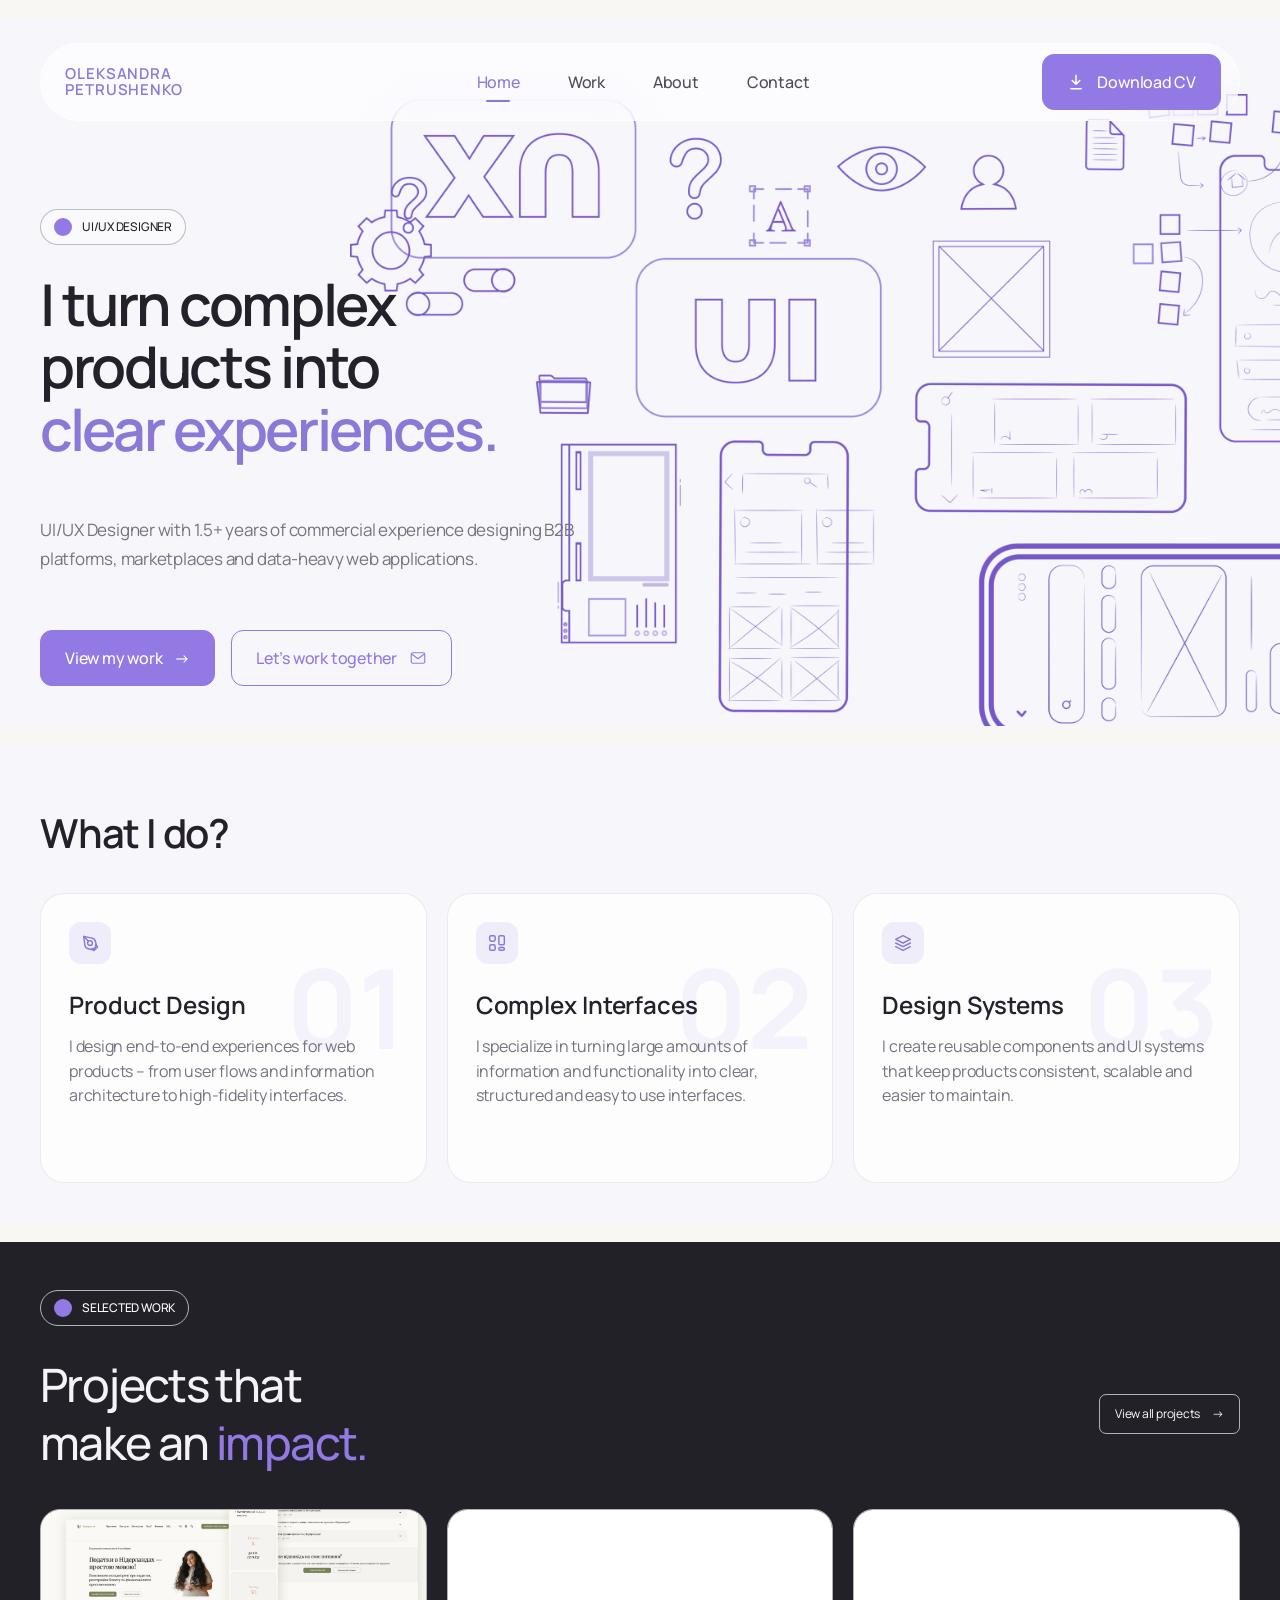
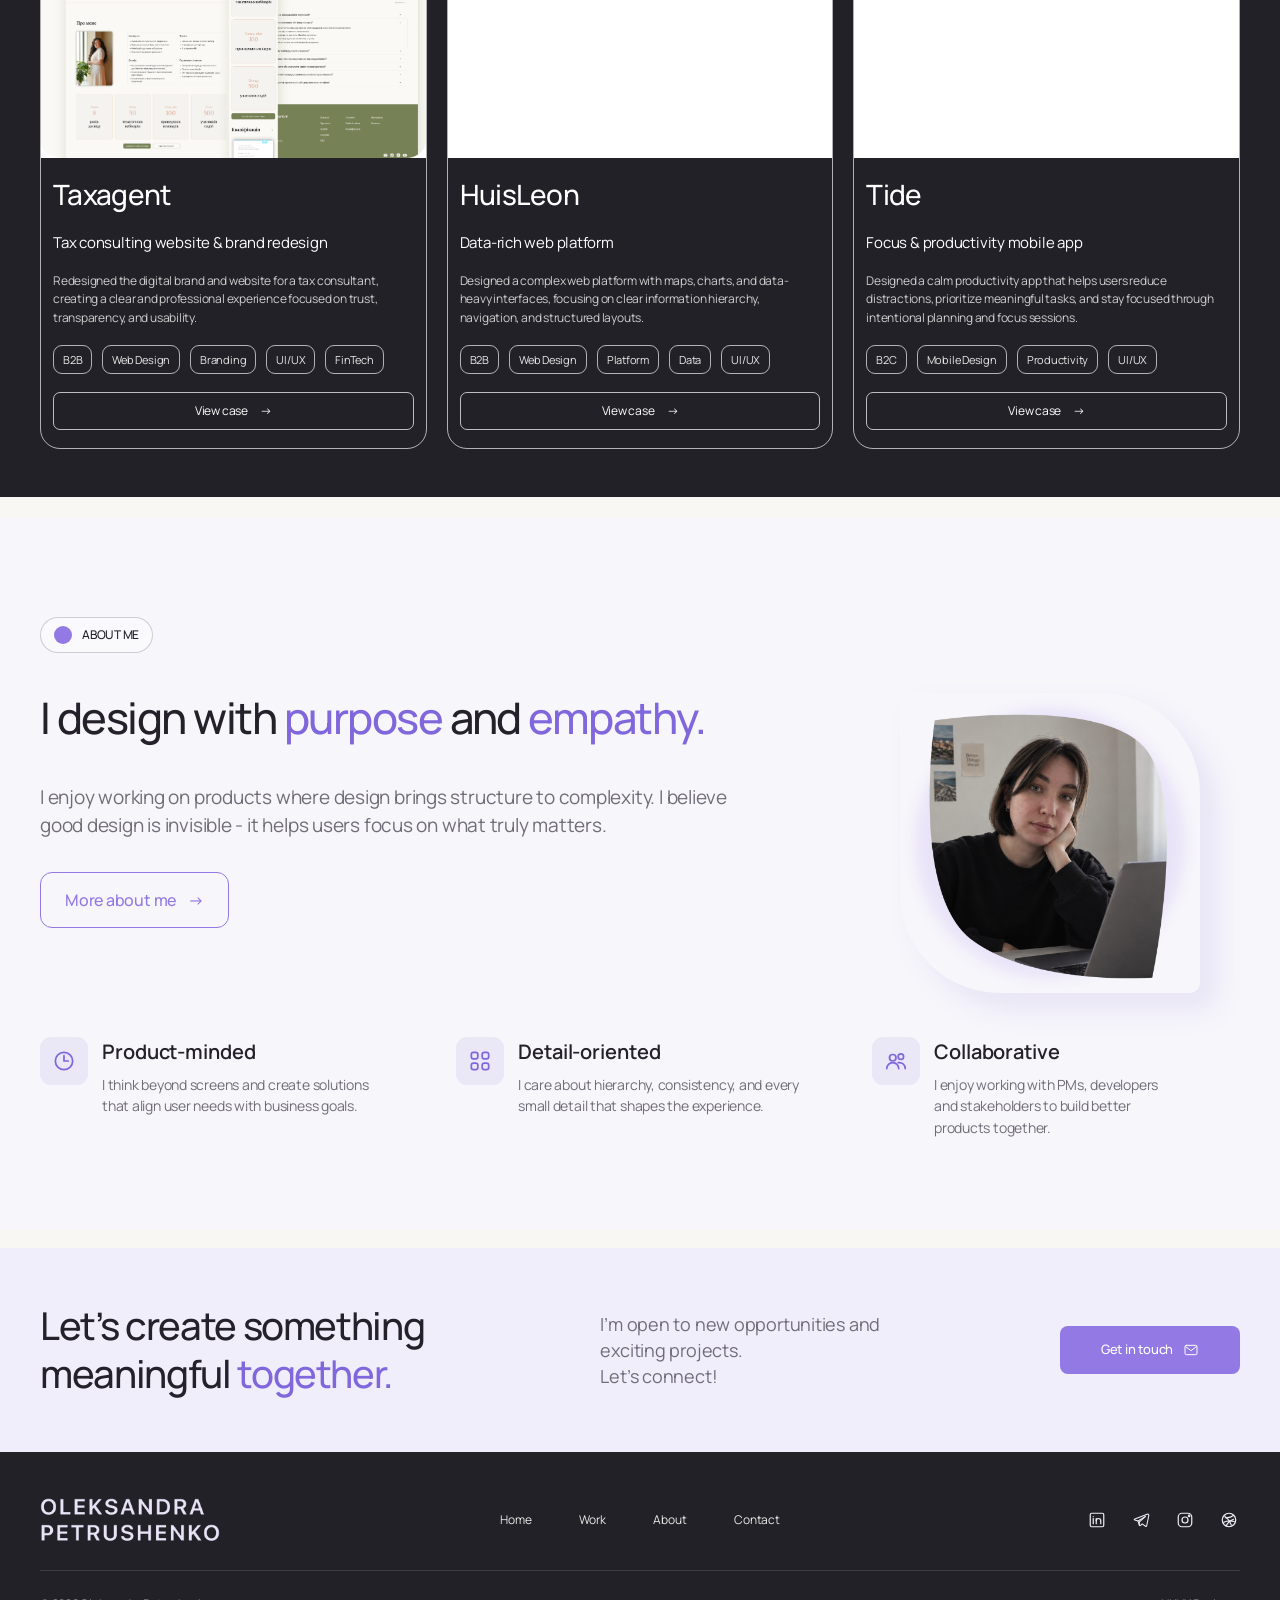
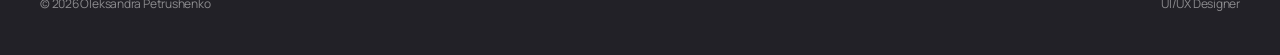
==== index.html @ 3b7bda4d "Initial portfolio upload" ====
<!DOCTYPE html>
<html lang="en-US">
<head><meta charset="UTF-8">
	
	<meta name="viewport" content="width=device-width, initial-scale=1">
<meta name="robots" content="max-image-preview:large">
<title>Oleksandra Petrushenko – Product Designer • UI/UX Designer</title>




<style id="wp-img-auto-sizes-contain-inline-css">
img:is([sizes=auto i],[sizes^="auto," i]){contain-intrinsic-size:3000px 1500px}
/*# sourceURL=wp-img-auto-sizes-contain-inline-css */
</style>
<style id="wp-block-post-content-inline-css">
.wp-block-post-content{display:flow-root}
/*# sourceURL=/wp-includes/blocks/post-content/style.min.css */
</style>
<style id="wp-emoji-styles-inline-css">

	img.wp-smiley, img.emoji {
		display: inline !important;
		border: none !important;
		box-shadow: none !important;
		height: 1em !important;
		width: 1em !important;
		margin: 0 0.07em !important;
		vertical-align: -0.1em !important;
		background: none !important;
		padding: 0 !important;
	}
/*# sourceURL=wp-emoji-styles-inline-css */
</style>
<style id="wp-block-library-inline-css">
:root{--wp-block-synced-color:#7a00df;--wp-block-synced-color--rgb:122,0,223;--wp-bound-block-color:var(--wp-block-synced-color);--wp-editor-canvas-background:#ddd;--wp-admin-theme-color:#007cba;--wp-admin-theme-color--rgb:0,124,186;--wp-admin-theme-color-darker-10:#006ba1;--wp-admin-theme-color-darker-10--rgb:0,107,160.5;--wp-admin-theme-color-darker-20:#005a87;--wp-admin-theme-color-darker-20--rgb:0,90,135;--wp-admin-border-width-focus:2px}@media (min-resolution:192dpi){:root{--wp-admin-border-width-focus:1.5px}}.wp-element-button{cursor:pointer}:root .has-very-light-gray-background-color{background-color:#eee}:root .has-very-dark-gray-background-color{background-color:#313131}:root .has-very-light-gray-color{color:#eee}:root .has-very-dark-gray-color{color:#313131}:root .has-vivid-green-cyan-to-vivid-cyan-blue-gradient-background{background:linear-gradient(135deg,#00d084,#0693e3)}:root .has-purple-crush-gradient-background{background:linear-gradient(135deg,#34e2e4,#4721fb 50%,#ab1dfe)}:root .has-hazy-dawn-gradient-background{background:linear-gradient(135deg,#faaca8,#dad0ec)}:root .has-subdued-olive-gradient-background{background:linear-gradient(135deg,#fafae1,#67a671)}:root .has-atomic-cream-gradient-background{background:linear-gradient(135deg,#fdd79a,#004a59)}:root .has-nightshade-gradient-background{background:linear-gradient(135deg,#330968,#31cdcf)}:root .has-midnight-gradient-background{background:linear-gradient(135deg,#020381,#2874fc)}:root{--wp--preset--font-size--normal:16px;--wp--preset--font-size--huge:42px}.has-regular-font-size{font-size:1em}.has-larger-font-size{font-size:2.625em}.has-normal-font-size{font-size:var(--wp--preset--font-size--normal)}.has-huge-font-size{font-size:var(--wp--preset--font-size--huge)}:root .has-text-align-center{text-align:center}:root .has-text-align-left{text-align:left}:root .has-text-align-right{text-align:right}.has-fit-text{white-space:nowrap!important}#end-resizable-editor-section{display:none}.aligncenter{clear:both}.items-justified-left{justify-content:flex-start}.items-justified-center{justify-content:center}.items-justified-right{justify-content:flex-end}.items-justified-space-between{justify-content:space-between}.screen-reader-text{word-wrap:normal!important;border:0;clip-path:inset(50%);height:1px;margin:-1px;overflow:hidden;padding:0;position:absolute;width:1px;word-break:normal!important}.screen-reader-text:focus{background-color:#ddd;clip-path:none;color:#444;display:block;font-size:1em;height:auto;left:5px;line-height:normal;padding:15px 23px 14px;text-decoration:none;top:5px;width:auto;z-index:100000}html :where(.has-border-color){border-style:solid}html :where([style^=border-color],[style*=";border-color"],[style*="; border-color"]){border-style:solid}html :where([style^=border-top-color],[style*=";border-top-color"],[style*="; border-top-color"]){border-top-style:solid}html :where([style^=border-right-color],[style*=";border-right-color"],[style*="; border-right-color"]){border-right-style:solid}html :where([style^=border-bottom-color],[style*=";border-bottom-color"],[style*="; border-bottom-color"]){border-bottom-style:solid}html :where([style^=border-left-color],[style*=";border-left-color"],[style*="; border-left-color"]){border-left-style:solid}html :where([style^=border-width],[style*=";border-width"],[style*="; border-width"]){border-style:solid}html :where([style^=border-top-width],[style*=";border-top-width"],[style*="; border-top-width"]){border-top-style:solid}html :where([style^=border-right-width],[style*=";border-right-width"],[style*="; border-right-width"]){border-right-style:solid}html :where([style^=border-bottom-width],[style*=";border-bottom-width"],[style*="; border-bottom-width"]){border-bottom-style:solid}html :where([style^=border-left-width],[style*=";border-left-width"],[style*="; border-left-width"]){border-left-style:solid}html :where(img[class*=wp-image-]){height:auto;max-width:100%}:where(figure){margin:0 0 1em}html :where(.is-position-sticky){--wp-admin--admin-bar--position-offset:var(--wp-admin--admin-bar--height,0px)}@media screen and (max-width:600px){html :where(.is-position-sticky){--wp-admin--admin-bar--position-offset:0px}}
/*# sourceURL=/wp-includes/css/dist/block-library/common.min.css */
</style>
<style id="global-styles-inline-css">
:root{--wp--preset--aspect-ratio--square: 1;--wp--preset--aspect-ratio--4-3: 4/3;--wp--preset--aspect-ratio--3-4: 3/4;--wp--preset--aspect-ratio--3-2: 3/2;--wp--preset--aspect-ratio--2-3: 2/3;--wp--preset--aspect-ratio--16-9: 16/9;--wp--preset--aspect-ratio--9-16: 9/16;--wp--preset--color--black: #000000;--wp--preset--color--cyan-bluish-gray: #abb8c3;--wp--preset--color--white: #ffffff;--wp--preset--color--pale-pink: #f78da7;--wp--preset--color--vivid-red: #cf2e2e;--wp--preset--color--luminous-vivid-orange: #ff6900;--wp--preset--color--luminous-vivid-amber: #fcb900;--wp--preset--color--light-green-cyan: #7bdcb5;--wp--preset--color--vivid-green-cyan: #00d084;--wp--preset--color--pale-cyan-blue: #8ed1fc;--wp--preset--color--vivid-cyan-blue: #0693e3;--wp--preset--color--vivid-purple: #9b51e0;--wp--preset--color--base: #FFFFFF;--wp--preset--color--contrast: #111111;--wp--preset--color--accent-1: #FFEE58;--wp--preset--color--accent-2: #F6CFF4;--wp--preset--color--accent-3: #503AA8;--wp--preset--color--accent-4: #686868;--wp--preset--color--accent-5: #FBFAF3;--wp--preset--color--accent-6: color-mix(in srgb, currentColor 20%, transparent);--wp--preset--color--custom-glass: #f8f7f4;--wp--preset--color--custom-primary-50: #f5f2fc;--wp--preset--color--custom-primary-100: #e9e3f8;--wp--preset--color--custom-primary-400: #9c87dd;--wp--preset--color--custom-primary-500: #876dd2;--wp--preset--color--custom-primary-600: #7657c8;--wp--preset--color--custom-neutral-100: #f1eff2;--wp--preset--color--custom-neutral-200: #e8e5ea;--wp--preset--color--custom-neutral-300: #d8d5dc;--wp--preset--color--custom-neutral-500: #68636f;--wp--preset--color--custom-neutral-700: #35313d;--wp--preset--color--custom-neutral-800: #242129;--wp--preset--color--custom-neutral-900: #17151c;--wp--preset--color--custom-white: #ffffff;--wp--preset--color--custom-bg: #f8f7f4;--wp--preset--color--custom-surface: #ffffff;--wp--preset--color--custom-surface-warm: #f1efe9;--wp--preset--color--custom-dark-500: #68636f;--wp--preset--color--custom-dark-700: #35313d;--wp--preset--color--custom-dark-800: #242129;--wp--preset--color--custom-dark-900: #17151c;--wp--preset--gradient--vivid-cyan-blue-to-vivid-purple: linear-gradient(135deg,rgb(6,147,227) 0%,rgb(155,81,224) 100%);--wp--preset--gradient--light-green-cyan-to-vivid-green-cyan: linear-gradient(135deg,rgb(122,220,180) 0%,rgb(0,208,130) 100%);--wp--preset--gradient--luminous-vivid-amber-to-luminous-vivid-orange: linear-gradient(135deg,rgb(252,185,0) 0%,rgb(255,105,0) 100%);--wp--preset--gradient--luminous-vivid-orange-to-vivid-red: linear-gradient(135deg,rgb(255,105,0) 0%,rgb(207,46,46) 100%);--wp--preset--gradient--very-light-gray-to-cyan-bluish-gray: linear-gradient(135deg,rgb(238,238,238) 0%,rgb(169,184,195) 100%);--wp--preset--gradient--cool-to-warm-spectrum: linear-gradient(135deg,rgb(74,234,220) 0%,rgb(151,120,209) 20%,rgb(207,42,186) 40%,rgb(238,44,130) 60%,rgb(251,105,98) 80%,rgb(254,248,76) 100%);--wp--preset--gradient--blush-light-purple: linear-gradient(135deg,rgb(255,206,236) 0%,rgb(152,150,240) 100%);--wp--preset--gradient--blush-bordeaux: linear-gradient(135deg,rgb(254,205,165) 0%,rgb(254,45,45) 50%,rgb(107,0,62) 100%);--wp--preset--gradient--luminous-dusk: linear-gradient(135deg,rgb(255,203,112) 0%,rgb(199,81,192) 50%,rgb(65,88,208) 100%);--wp--preset--gradient--pale-ocean: linear-gradient(135deg,rgb(255,245,203) 0%,rgb(182,227,212) 50%,rgb(51,167,181) 100%);--wp--preset--gradient--electric-grass: linear-gradient(135deg,rgb(202,248,128) 0%,rgb(113,206,126) 100%);--wp--preset--gradient--midnight: linear-gradient(135deg,rgb(2,3,129) 0%,rgb(40,116,252) 100%);--wp--preset--font-size--small: 0.875rem;--wp--preset--font-size--medium: clamp(1rem, 1rem + ((1vw - 0.2rem) * 0.179), 1.125rem);--wp--preset--font-size--large: clamp(1.125rem, 1.125rem + ((1vw - 0.2rem) * 0.357), 1.375rem);--wp--preset--font-size--x-large: clamp(1.4rem, 1.4rem + ((1vw - 0.2rem) * 0.571), 1.8rem);--wp--preset--font-size--xx-large: clamp(2rem, 2rem + ((1vw - 0.2rem) * 0.857), 2.6rem);--wp--preset--font-family--manrope: Manrope, sans-serif;--wp--preset--spacing--20: 10px;--wp--preset--spacing--30: 20px;--wp--preset--spacing--40: 30px;--wp--preset--spacing--50: clamp(30px, 5vw, 50px);--wp--preset--spacing--60: clamp(30px, 7vw, 70px);--wp--preset--spacing--70: clamp(50px, 7vw, 90px);--wp--preset--spacing--80: clamp(70px, 10vw, 140px);--wp--preset--shadow--natural: 6px 6px 9px rgba(0, 0, 0, 0.2);--wp--preset--shadow--deep: 12px 12px 50px rgba(0, 0, 0, 0.4);--wp--preset--shadow--sharp: 6px 6px 0px rgba(0, 0, 0, 0.2);--wp--preset--shadow--outlined: 6px 6px 0px -3px rgb(255, 255, 255), 6px 6px rgb(0, 0, 0);--wp--preset--shadow--crisp: 6px 6px 0px rgb(0, 0, 0);}.wp-block-button{--wp--preset--dimension--25: 25%;--wp--preset--dimension--50: 50%;--wp--preset--dimension--75: 75%;--wp--preset--dimension--100: 100%;}:root { --wp--style--global--content-size: 1280px;--wp--style--global--wide-size: 1440px; }:where(body) { margin: 0; }.wp-site-blocks { padding-top: var(--wp--style--root--padding-top); padding-bottom: var(--wp--style--root--padding-bottom); }.has-global-padding { padding-right: var(--wp--style--root--padding-right); padding-left: var(--wp--style--root--padding-left); }.has-global-padding > .alignfull { margin-right: calc(var(--wp--style--root--padding-right) * -1); margin-left: calc(var(--wp--style--root--padding-left) * -1); }.has-global-padding :where(:not(.alignfull.is-layout-flow) > .has-global-padding:not(.wp-block-block, .alignfull)) { padding-right: 0; padding-left: 0; }.has-global-padding :where(:not(.alignfull.is-layout-flow) > .has-global-padding:not(.wp-block-block, .alignfull)) > .alignfull { margin-left: 0; margin-right: 0; }.wp-site-blocks > .alignleft { float: left; margin-right: 2em; }.wp-site-blocks > .alignright { float: right; margin-left: 2em; }.wp-site-blocks > .aligncenter { justify-content: center; margin-left: auto; margin-right: auto; }:where(.wp-site-blocks) > * { margin-block-start: 1.2rem; margin-block-end: 0; }:where(.wp-site-blocks) > :first-child { margin-block-start: 0; }:where(.wp-site-blocks) > :last-child { margin-block-end: 0; }:root { --wp--style--block-gap: 1.2rem; }:root :where(.is-layout-flow) > :first-child{margin-block-start: 0;}:root :where(.is-layout-flow) > :last-child{margin-block-end: 0;}:root :where(.is-layout-flow) > *{margin-block-start: 1.2rem;margin-block-end: 0;}:root :where(.is-layout-constrained) > :first-child{margin-block-start: 0;}:root :where(.is-layout-constrained) > :last-child{margin-block-end: 0;}:root :where(.is-layout-constrained) > *{margin-block-start: 1.2rem;margin-block-end: 0;}:root :where(.is-layout-flex){gap: 1.2rem;}:root :where(.is-layout-grid){gap: 1.2rem;}.is-layout-flow > .alignleft{float: left;margin-inline-start: 0;margin-inline-end: 2em;}.is-layout-flow > .alignright{float: right;margin-inline-start: 2em;margin-inline-end: 0;}.is-layout-flow > .aligncenter{margin-left: auto !important;margin-right: auto !important;}.is-layout-constrained > .alignleft{float: left;margin-inline-start: 0;margin-inline-end: 2em;}.is-layout-constrained > .alignright{float: right;margin-inline-start: 2em;margin-inline-end: 0;}.is-layout-constrained > .aligncenter{margin-left: auto !important;margin-right: auto !important;}.is-layout-constrained > :where(:not(.alignleft):not(.alignright):not(.alignfull)){max-width: var(--wp--style--global--content-size);margin-left: auto !important;margin-right: auto !important;}.is-layout-constrained > .alignwide{max-width: var(--wp--style--global--wide-size);}body .is-layout-flex{display: flex;}.is-layout-flex{flex-wrap: wrap;align-items: center;}.is-layout-flex > :is(*, div){margin: 0;}body .is-layout-grid{display: grid;}.is-layout-grid > :is(*, div){margin: 0;}body{background-color: var(--wp--preset--color--custom-bg);color: var(--wp--preset--color--contrast);font-family: var(--wp--preset--font-family--ysabeau-office);font-size: var(--wp--preset--font-size--large);font-weight: 300;letter-spacing: -0.22px;line-height: 1.5;--wp--style--root--padding-top: 0px;--wp--style--root--padding-right: var(--wp--preset--spacing--50);--wp--style--root--padding-bottom: 0px;--wp--style--root--padding-left: var(--wp--preset--spacing--50);}a:where(:not(.wp-element-button)){color: currentColor;}:root :where(a:where(:not(.wp-element-button)):hover){text-decoration: none;}h1, h2, h3, h4, h5, h6{font-family: var(--wp--preset--font-family--platypi);font-weight: 400;letter-spacing: -0.1px;line-height: 1.125;}h1{font-size: var(--wp--preset--font-size--xx-large);}h2{font-size: var(--wp--preset--font-size--x-large);}h3{font-size: var(--wp--preset--font-size--large);}h4{font-size: var(--wp--preset--font-size--medium);}h5{font-size: var(--wp--preset--font-size--medium);letter-spacing: normal;}h6{font-size: var(--wp--preset--font-size--small);font-style: initial;font-weight: 400;letter-spacing: initial;text-transform: initial;}:root :where(.wp-element-button, .wp-block-button__link){background-color: var(--wp--preset--color--contrast);border-width: 0;color: var(--wp--preset--color--base);font-family: var(--wp--preset--font-family--ysabeau-office);font-size: var(--wp--preset--font-size--medium);font-style: inherit;font-weight: 600;letter-spacing: 1.44px;line-height: inherit;padding-top: 1rem;padding-right: 2.25rem;padding-bottom: 1rem;padding-left: 2.25rem;text-decoration: none;text-transform: uppercase;}:root :where(.wp-element-button:hover, .wp-block-button__link:hover){background-color: color-mix(in srgb, var(--wp--preset--color--contrast) 85%, transparent);border-color: transparent;color: var(--wp--preset--color--base);}:root :where(.wp-element-button:focus, .wp-block-button__link:focus){outline-color: var(--wp--preset--color--accent-4);outline-offset: 2px;}:root :where(.wp-element-caption, .wp-block-audio figcaption, .wp-block-embed figcaption, .wp-block-gallery figcaption, .wp-block-image figcaption, .wp-block-table figcaption, .wp-block-video figcaption){font-size: var(--wp--preset--font-size--small);line-height: 1.4;}.has-black-color{color: var(--wp--preset--color--black) !important;}.has-cyan-bluish-gray-color{color: var(--wp--preset--color--cyan-bluish-gray) !important;}.has-white-color{color: var(--wp--preset--color--white) !important;}.has-pale-pink-color{color: var(--wp--preset--color--pale-pink) !important;}.has-vivid-red-color{color: var(--wp--preset--color--vivid-red) !important;}.has-luminous-vivid-orange-color{color: var(--wp--preset--color--luminous-vivid-orange) !important;}.has-luminous-vivid-amber-color{color: var(--wp--preset--color--luminous-vivid-amber) !important;}.has-light-green-cyan-color{color: var(--wp--preset--color--light-green-cyan) !important;}.has-vivid-green-cyan-color{color: var(--wp--preset--color--vivid-green-cyan) !important;}.has-pale-cyan-blue-color{color: var(--wp--preset--color--pale-cyan-blue) !important;}.has-vivid-cyan-blue-color{color: var(--wp--preset--color--vivid-cyan-blue) !important;}.has-vivid-purple-color{color: var(--wp--preset--color--vivid-purple) !important;}.has-base-color{color: var(--wp--preset--color--base) !important;}.has-contrast-color{color: var(--wp--preset--color--contrast) !important;}.has-accent-1-color{color: var(--wp--preset--color--accent-1) !important;}.has-accent-2-color{color: var(--wp--preset--color--accent-2) !important;}.has-accent-3-color{color: var(--wp--preset--color--accent-3) !important;}.has-accent-4-color{color: var(--wp--preset--color--accent-4) !important;}.has-accent-5-color{color: var(--wp--preset--color--accent-5) !important;}.has-accent-6-color{color: var(--wp--preset--color--accent-6) !important;}.has-custom-glass-color{color: var(--wp--preset--color--custom-glass) !important;}.has-custom-primary-50-color{color: var(--wp--preset--color--custom-primary-50) !important;}.has-custom-primary-100-color{color: var(--wp--preset--color--custom-primary-100) !important;}.has-custom-primary-400-color{color: var(--wp--preset--color--custom-primary-400) !important;}.has-custom-primary-500-color{color: var(--wp--preset--color--custom-primary-500) !important;}.has-custom-primary-600-color{color: var(--wp--preset--color--custom-primary-600) !important;}.has-custom-neutral-100-color{color: var(--wp--preset--color--custom-neutral-100) !important;}.has-custom-neutral-200-color{color: var(--wp--preset--color--custom-neutral-200) !important;}.has-custom-neutral-300-color{color: var(--wp--preset--color--custom-neutral-300) !important;}.has-custom-neutral-500-color{color: var(--wp--preset--color--custom-neutral-500) !important;}.has-custom-neutral-700-color{color: var(--wp--preset--color--custom-neutral-700) !important;}.has-custom-neutral-800-color{color: var(--wp--preset--color--custom-neutral-800) !important;}.has-custom-neutral-900-color{color: var(--wp--preset--color--custom-neutral-900) !important;}.has-custom-white-color{color: var(--wp--preset--color--custom-white) !important;}.has-custom-bg-color{color: var(--wp--preset--color--custom-bg) !important;}.has-custom-surface-color{color: var(--wp--preset--color--custom-surface) !important;}.has-custom-surface-warm-color{color: var(--wp--preset--color--custom-surface-warm) !important;}.has-custom-dark-500-color{color: var(--wp--preset--color--custom-dark-500) !important;}.has-custom-dark-700-color{color: var(--wp--preset--color--custom-dark-700) !important;}.has-custom-dark-800-color{color: var(--wp--preset--color--custom-dark-800) !important;}.has-custom-dark-900-color{color: var(--wp--preset--color--custom-dark-900) !important;}.has-black-background-color{background-color: var(--wp--preset--color--black) !important;}.has-cyan-bluish-gray-background-color{background-color: var(--wp--preset--color--cyan-bluish-gray) !important;}.has-white-background-color{background-color: var(--wp--preset--color--white) !important;}.has-pale-pink-background-color{background-color: var(--wp--preset--color--pale-pink) !important;}.has-vivid-red-background-color{background-color: var(--wp--preset--color--vivid-red) !important;}.has-luminous-vivid-orange-background-color{background-color: var(--wp--preset--color--luminous-vivid-orange) !important;}.has-luminous-vivid-amber-background-color{background-color: var(--wp--preset--color--luminous-vivid-amber) !important;}.has-light-green-cyan-background-color{background-color: var(--wp--preset--color--light-green-cyan) !important;}.has-vivid-green-cyan-background-color{background-color: var(--wp--preset--color--vivid-green-cyan) !important;}.has-pale-cyan-blue-background-color{background-color: var(--wp--preset--color--pale-cyan-blue) !important;}.has-vivid-cyan-blue-background-color{background-color: var(--wp--preset--color--vivid-cyan-blue) !important;}.has-vivid-purple-background-color{background-color: var(--wp--preset--color--vivid-purple) !important;}.has-base-background-color{background-color: var(--wp--preset--color--base) !important;}.has-contrast-background-color{background-color: var(--wp--preset--color--contrast) !important;}.has-accent-1-background-color{background-color: var(--wp--preset--color--accent-1) !important;}.has-accent-2-background-color{background-color: var(--wp--preset--color--accent-2) !important;}.has-accent-3-background-color{background-color: var(--wp--preset--color--accent-3) !important;}.has-accent-4-background-color{background-color: var(--wp--preset--color--accent-4) !important;}.has-accent-5-background-color{background-color: var(--wp--preset--color--accent-5) !important;}.has-accent-6-background-color{background-color: var(--wp--preset--color--accent-6) !important;}.has-custom-glass-background-color{background-color: var(--wp--preset--color--custom-glass) !important;}.has-custom-primary-50-background-color{background-color: var(--wp--preset--color--custom-primary-50) !important;}.has-custom-primary-100-background-color{background-color: var(--wp--preset--color--custom-primary-100) !important;}.has-custom-primary-400-background-color{background-color: var(--wp--preset--color--custom-primary-400) !important;}.has-custom-primary-500-background-color{background-color: var(--wp--preset--color--custom-primary-500) !important;}.has-custom-primary-600-background-color{background-color: var(--wp--preset--color--custom-primary-600) !important;}.has-custom-neutral-100-background-color{background-color: var(--wp--preset--color--custom-neutral-100) !important;}.has-custom-neutral-200-background-color{background-color: var(--wp--preset--color--custom-neutral-200) !important;}.has-custom-neutral-300-background-color{background-color: var(--wp--preset--color--custom-neutral-300) !important;}.has-custom-neutral-500-background-color{background-color: var(--wp--preset--color--custom-neutral-500) !important;}.has-custom-neutral-700-background-color{background-color: var(--wp--preset--color--custom-neutral-700) !important;}.has-custom-neutral-800-background-color{background-color: var(--wp--preset--color--custom-neutral-800) !important;}.has-custom-neutral-900-background-color{background-color: var(--wp--preset--color--custom-neutral-900) !important;}.has-custom-white-background-color{background-color: var(--wp--preset--color--custom-white) !important;}.has-custom-bg-background-color{background-color: var(--wp--preset--color--custom-bg) !important;}.has-custom-surface-background-color{background-color: var(--wp--preset--color--custom-surface) !important;}.has-custom-surface-warm-background-color{background-color: var(--wp--preset--color--custom-surface-warm) !important;}.has-custom-dark-500-background-color{background-color: var(--wp--preset--color--custom-dark-500) !important;}.has-custom-dark-700-background-color{background-color: var(--wp--preset--color--custom-dark-700) !important;}.has-custom-dark-800-background-color{background-color: var(--wp--preset--color--custom-dark-800) !important;}.has-custom-dark-900-background-color{background-color: var(--wp--preset--color--custom-dark-900) !important;}.has-black-border-color{border-color: var(--wp--preset--color--black) !important;}.has-cyan-bluish-gray-border-color{border-color: var(--wp--preset--color--cyan-bluish-gray) !important;}.has-white-border-color{border-color: var(--wp--preset--color--white) !important;}.has-pale-pink-border-color{border-color: var(--wp--preset--color--pale-pink) !important;}.has-vivid-red-border-color{border-color: var(--wp--preset--color--vivid-red) !important;}.has-luminous-vivid-orange-border-color{border-color: var(--wp--preset--color--luminous-vivid-orange) !important;}.has-luminous-vivid-amber-border-color{border-color: var(--wp--preset--color--luminous-vivid-amber) !important;}.has-light-green-cyan-border-color{border-color: var(--wp--preset--color--light-green-cyan) !important;}.has-vivid-green-cyan-border-color{border-color: var(--wp--preset--color--vivid-green-cyan) !important;}.has-pale-cyan-blue-border-color{border-color: var(--wp--preset--color--pale-cyan-blue) !important;}.has-vivid-cyan-blue-border-color{border-color: var(--wp--preset--color--vivid-cyan-blue) !important;}.has-vivid-purple-border-color{border-color: var(--wp--preset--color--vivid-purple) !important;}.has-base-border-color{border-color: var(--wp--preset--color--base) !important;}.has-contrast-border-color{border-color: var(--wp--preset--color--contrast) !important;}.has-accent-1-border-color{border-color: var(--wp--preset--color--accent-1) !important;}.has-accent-2-border-color{border-color: var(--wp--preset--color--accent-2) !important;}.has-accent-3-border-color{border-color: var(--wp--preset--color--accent-3) !important;}.has-accent-4-border-color{border-color: var(--wp--preset--color--accent-4) !important;}.has-accent-5-border-color{border-color: var(--wp--preset--color--accent-5) !important;}.has-accent-6-border-color{border-color: var(--wp--preset--color--accent-6) !important;}.has-custom-glass-border-color{border-color: var(--wp--preset--color--custom-glass) !important;}.has-custom-primary-50-border-color{border-color: var(--wp--preset--color--custom-primary-50) !important;}.has-custom-primary-100-border-color{border-color: var(--wp--preset--color--custom-primary-100) !important;}.has-custom-primary-400-border-color{border-color: var(--wp--preset--color--custom-primary-400) !important;}.has-custom-primary-500-border-color{border-color: var(--wp--preset--color--custom-primary-500) !important;}.has-custom-primary-600-border-color{border-color: var(--wp--preset--color--custom-primary-600) !important;}.has-custom-neutral-100-border-color{border-color: var(--wp--preset--color--custom-neutral-100) !important;}.has-custom-neutral-200-border-color{border-color: var(--wp--preset--color--custom-neutral-200) !important;}.has-custom-neutral-300-border-color{border-color: var(--wp--preset--color--custom-neutral-300) !important;}.has-custom-neutral-500-border-color{border-color: var(--wp--preset--color--custom-neutral-500) !important;}.has-custom-neutral-700-border-color{border-color: var(--wp--preset--color--custom-neutral-700) !important;}.has-custom-neutral-800-border-color{border-color: var(--wp--preset--color--custom-neutral-800) !important;}.has-custom-neutral-900-border-color{border-color: var(--wp--preset--color--custom-neutral-900) !important;}.has-custom-white-border-color{border-color: var(--wp--preset--color--custom-white) !important;}.has-custom-bg-border-color{border-color: var(--wp--preset--color--custom-bg) !important;}.has-custom-surface-border-color{border-color: var(--wp--preset--color--custom-surface) !important;}.has-custom-surface-warm-border-color{border-color: var(--wp--preset--color--custom-surface-warm) !important;}.has-custom-dark-500-border-color{border-color: var(--wp--preset--color--custom-dark-500) !important;}.has-custom-dark-700-border-color{border-color: var(--wp--preset--color--custom-dark-700) !important;}.has-custom-dark-800-border-color{border-color: var(--wp--preset--color--custom-dark-800) !important;}.has-custom-dark-900-border-color{border-color: var(--wp--preset--color--custom-dark-900) !important;}.has-vivid-cyan-blue-to-vivid-purple-gradient-background{background: var(--wp--preset--gradient--vivid-cyan-blue-to-vivid-purple) !important;}.has-light-green-cyan-to-vivid-green-cyan-gradient-background{background: var(--wp--preset--gradient--light-green-cyan-to-vivid-green-cyan) !important;}.has-luminous-vivid-amber-to-luminous-vivid-orange-gradient-background{background: var(--wp--preset--gradient--luminous-vivid-amber-to-luminous-vivid-orange) !important;}.has-luminous-vivid-orange-to-vivid-red-gradient-background{background: var(--wp--preset--gradient--luminous-vivid-orange-to-vivid-red) !important;}.has-very-light-gray-to-cyan-bluish-gray-gradient-background{background: var(--wp--preset--gradient--very-light-gray-to-cyan-bluish-gray) !important;}.has-cool-to-warm-spectrum-gradient-background{background: var(--wp--preset--gradient--cool-to-warm-spectrum) !important;}.has-blush-light-purple-gradient-background{background: var(--wp--preset--gradient--blush-light-purple) !important;}.has-blush-bordeaux-gradient-background{background: var(--wp--preset--gradient--blush-bordeaux) !important;}.has-luminous-dusk-gradient-background{background: var(--wp--preset--gradient--luminous-dusk) !important;}.has-pale-ocean-gradient-background{background: var(--wp--preset--gradient--pale-ocean) !important;}.has-electric-grass-gradient-background{background: var(--wp--preset--gradient--electric-grass) !important;}.has-midnight-gradient-background{background: var(--wp--preset--gradient--midnight) !important;}.has-small-font-size{font-size: var(--wp--preset--font-size--small) !important;}.has-medium-font-size{font-size: var(--wp--preset--font-size--medium) !important;}.has-large-font-size{font-size: var(--wp--preset--font-size--large) !important;}.has-x-large-font-size{font-size: var(--wp--preset--font-size--x-large) !important;}.has-xx-large-font-size{font-size: var(--wp--preset--font-size--xx-large) !important;}.has-manrope-font-family{font-family: var(--wp--preset--font-family--manrope) !important;}header {
    background: rgba(255, 255, 255, 0.78);
    backdrop-filter: blur(20px);
    -webkit-backdrop-filter: blur(20px);
}
/*# sourceURL=global-styles-inline-css */
</style>
<style id="wp-block-template-skip-link-inline-css">
/*! This file is auto-generated */
.skip-link.screen-reader-text{border:0;clip-path:inset(50%);height:1px;margin:-1px;overflow:hidden;padding:0;position:absolute!important;width:1px;word-wrap:normal!important;word-break:normal!important}.skip-link.screen-reader-text:focus{background-color:#eee;clip-path:none;color:#444;display:block;font-size:1em;height:auto;left:5px;line-height:normal;padding:15px 23px 14px;text-decoration:none;top:5px;width:auto;z-index:100000}
/*# sourceURL=/wp-includes/css/wp-block-template-skip-link.min.css */
</style>
<style id="twentytwentyfive-style-inline-css">
a{text-decoration-thickness:1px!important;text-underline-offset:.1em}:where(.wp-site-blocks :focus){outline-width:2px;outline-style:solid}.wp-block-navigation .wp-block-navigation-submenu .wp-block-navigation-item:not(:last-child){margin-bottom:3px}.wp-block-navigation .wp-block-navigation-item .wp-block-navigation-item__content{outline-offset:4px}.wp-block-navigation .wp-block-navigation-item ul.wp-block-navigation__submenu-container .wp-block-navigation-item__content{outline-offset:0}blockquote,caption,figcaption,h1,h2,h3,h4,h5,h6,p{text-wrap:pretty}.more-link{display:block}:where(pre){overflow-x:auto}
/*# sourceURL=/wp-content/themes/twentytwentyfive/style.min.css */
</style>
<link rel="EditURI" type="application/rsd+xml" title="RSD" href="/xmlrpc.php?rsd">
<meta name="generator" content="WordPress 7.1.3">
<link rel="canonical" href="/">
<link rel="shortlink" href="/">
<style class="wp-fonts-local">
@font-face{font-family:Manrope;font-style:normal;font-weight:200;font-display:fallback;src:url('/wp-content/uploads/fonts/xn7_YHE41ni1AdIRqAuZuw1Bx9mbZk59FO_A87jxeN7B.woff2') format('woff2');}
@font-face{font-family:Manrope;font-style:normal;font-weight:300;font-display:fallback;src:url('/wp-content/uploads/fonts/xn7_YHE41ni1AdIRqAuZuw1Bx9mbZk6jFO_A87jxeN7B.woff2') format('woff2');}
@font-face{font-family:Manrope;font-style:normal;font-weight:400;font-display:fallback;src:url('/wp-content/uploads/fonts/xn7_YHE41ni1AdIRqAuZuw1Bx9mbZk79FO_A87jxeN7B.woff2') format('woff2');}
@font-face{font-family:Manrope;font-style:normal;font-weight:500;font-display:fallback;src:url('/wp-content/uploads/fonts/xn7_YHE41ni1AdIRqAuZuw1Bx9mbZk7PFO_A87jxeN7B.woff2') format('woff2');}
@font-face{font-family:Manrope;font-style:normal;font-weight:600;font-display:fallback;src:url('/wp-content/uploads/fonts/xn7_YHE41ni1AdIRqAuZuw1Bx9mbZk4jE-_A87jxeN7B.woff2') format('woff2');}
@font-face{font-family:Manrope;font-style:normal;font-weight:700;font-display:fallback;src:url('/wp-content/uploads/fonts/xn7_YHE41ni1AdIRqAuZuw1Bx9mbZk4aE-_A87jxeN7B.woff2') format('woff2');}
@font-face{font-family:Manrope;font-style:normal;font-weight:800;font-display:fallback;src:url('/wp-content/uploads/fonts/xn7_YHE41ni1AdIRqAuZuw1Bx9mbZk59E-_A87jxeN7B.woff2') format('woff2');}
</style>
<link rel="icon" href="/wp-content/uploads/2026/10/mini-logo-150x150.png" sizes="32x32">
<link rel="icon" href="/wp-content/uploads/2026/10/mini-logo-300x300.png" sizes="192x192">
<link rel="apple-touch-icon" href="/wp-content/uploads/2026/10/mini-logo-300x300.png">
<meta name="msapplication-TileImage" content="/wp-content/uploads/2026/10/mini-logo-300x300.png">
</head>

<body class="home wp-singular page-template-default page page-id-25 wp-custom-logo wp-embed-responsive wp-theme-twentytwentyfive">

<div class="wp-site-blocks"><div class="entry-content wp-block-post-content is-layout-flow wp-block-post-content-is-layout-flow">
<style data-wp-block-html="css">
/* ==================================================
   HEADER + HERO
   ================================================== */


/* ==================================================
   HEADER — DESKTOP
   ================================================== */

.op-header {
    position: fixed;
    top: 0;
    left: 0;

    width: 100%;
    z-index: 9999;

    padding: 24px 40px 0;
    box-sizing: border-box;

    background: transparent;

    pointer-events: none;
}


/* ===== GLASS HEADER ===== */

.op-header__inner {
    position: relative;

    width: 100%;
    max-width: 1280px;
    min-height: 72px;

    margin: 0 auto;
    padding: 10px 18px 10px 24px;

    box-sizing: border-box;

    display: grid;
    grid-template-columns: 1fr auto 1fr;
    align-items: center;

    border-radius: 999px;

    background: rgba(255, 255, 255, 0.58);
    border: 1px solid rgba(255, 255, 255, 0.72);

    backdrop-filter: blur(20px) saturate(130%);
    -webkit-backdrop-filter: blur(20px) saturate(130%);

    box-shadow: none;

    pointer-events: auto;
}


/* ==================================================
   LOGO
   ================================================== */

.op-logo {
    justify-self: start;

    display: flex;
    flex-direction: column;

    color: #8b78d7;

    font-family: "Manrope", sans-serif;
    font-size: 15px;
    font-weight: 600;
    line-height: 1.05;
    letter-spacing: 0.06em;

    text-decoration: none;
}


/* ==================================================
   DESKTOP NAVIGATION
   ================================================== */

.op-nav {
    justify-self: center;

    display: flex;
    align-items: center;

    gap: 48px;
}


.op-nav__link {
    position: relative;

    color: #4f4b58;

    font-family: "Manrope", sans-serif;
    font-size: 16px;
    font-weight: 500;

    text-decoration: none;

    transition: color 0.2s ease;
}


.op-nav__link:hover {
    color: #8b78d7;
}


.op-nav__link--active {
    color: #8b78d7;
}


.op-nav__link--active::after {
    content: "";

    position: absolute;

    left: 50%;
    bottom: -8px;

    width: 24px;
    height: 2px;

    border-radius: 10px;

    background: #8b78d7;

    transform: translateX(-50%);
}


/* ==================================================
   PRIMARY BUTTON
   Download CV
   ================================================== */

.op-cv {
    justify-self: end;

    display: inline-flex;
    align-items: center;
    justify-content: center;

    gap: 12px;

    min-height: 56px;
    padding: 0 24px;

    box-sizing: border-box;

    border: 1px solid #9279e4;
    border-radius: 12px;

    background: #9279e4;
    color: #ffffff;

    font-family: "Manrope", sans-serif;
    font-size: 16px;
    font-weight: 500;
    line-height: 1;

    text-decoration: none;

    transition:
        background-color 0.18s ease,
        border-color 0.18s ease,
        color 0.18s ease,
        transform 0.18s ease;
}


.op-cv__icon {
    display: block;

    width: 18px;
    height: 18px;

    flex: 0 0 18px;
}


/* ==================================================
   MOBILE ELEMENTS — HIDDEN ON DESKTOP
   ================================================== */

.op-menu-toggle,
.op-mobile-menu {
    display: none;
}


/* ==================================================
   HERO — DESKTOP
   ================================================== */

.op-hero {
    position: relative;

    width: 100%;

    box-sizing: border-box;

    padding: 150px 40px 40px;

    background: #f7f6fb;

    overflow: hidden;
}


.op-hero__inner {
    position: relative;

    width: 100%;
    max-width: 1280px;
    min-height: 500px;

    margin: 0 auto;
}


/* ==================================================
   HERO CONTENT
   ================================================== */

.op-hero__content {
    position: relative;

    z-index: 2;

    width: 52%;
    max-width: 650px;

    padding-top: 40px;

    box-sizing: border-box;
}


/* ==================================================
   HERO LABEL
   ================================================== */

.op-hero__label {
    display: inline-flex;
    align-items: center;

    gap: 10px;

    margin-bottom: 28px;
    padding: 8px 13px;

    border: 1px solid rgba(36, 33, 42, 0.28);
    border-radius: 999px;

    background: rgba(255, 255, 255, 0.35);

    color: #24212a;

    font-family: "Manrope", sans-serif;
    font-size: 12px;
    font-weight: 500;

    line-height: 1;
}


.op-hero__label-dot {
    display: block;

    width: 18px;
    height: 18px;

    flex: 0 0 18px;

    border-radius: 50%;

    background: #9279e4;
}


/* ==================================================
   HERO TITLE
   ================================================== */

.op-hero__title {
    margin: 0;

    color: #24212a;

    font-family: "Manrope", sans-serif;

    font-size: clamp(48px, 4.5vw, 72px);
    font-weight: 600;

    line-height: 1.08;
    letter-spacing: -0.04em;
}


.op-hero__title span {
    color: #8b78d7;
}


/* ==================================================
   HERO DESCRIPTION
   ================================================== */

.op-hero__text {
    max-width: 570px;

    margin: 56px 0 0;

    color: #77727f;

    font-family: "Manrope", sans-serif;
    font-size: 17px;
    font-weight: 400;

    line-height: 1.7;
}


/* ==================================================
   HERO BUTTONS
   ================================================== */

.op-hero__actions {
    display: flex;
    align-items: center;

    gap: 16px;

    margin-top: 56px;
}


/* ==================================================
   PRIMARY BUTTON
   View my work
   ================================================== */

.op-hero__primary {
    display: inline-flex;
    align-items: center;
    justify-content: center;

    gap: 12px;

    min-height: 56px;
    padding: 0 24px;

    box-sizing: border-box;

    border: 1px solid #9279e4;
    border-radius: 12px;

    background: #9279e4;
    color: #ffffff;

    font-family: "Manrope", sans-serif;
    font-size: 16px;
    font-weight: 500;
    line-height: 1;

    text-decoration: none;

    transition:
        background-color 0.18s ease,
        border-color 0.18s ease,
        color 0.18s ease,
        transform 0.18s ease;
}


/* ==================================================
   SECONDARY BUTTONS
   Let's work together + More about me
   ================================================== */

.op-hero__secondary,
.op-about__button {
    display: inline-flex;
    align-items: center;
    justify-content: center;

    gap: 12px;

    min-height: 56px;
    padding: 0 24px;

    box-sizing: border-box;

    border: 1px solid #9279e4;
    border-radius: 12px;

    background: transparent;
    color: #9279e4;

    font-family: "Manrope", sans-serif;
    font-size: 16px;
    font-weight: 500;
    line-height: 1;

    text-decoration: none;

    transition:
        background-color 0.18s ease,
        border-color 0.18s ease,
        color 0.18s ease,
        transform 0.18s ease;
}


/* Только расположение кнопки в секции About */

.op-about__button {
    margin-top: 32px;
}


.op-hero__secondary-icon {
    display: block;

    width: 18px;
    height: 18px;

    flex: 0 0 18px;

    fill: none;
    stroke: currentColor;

    stroke-width: 1.5;
    stroke-linecap: round;
    stroke-linejoin: round;
}


/* ==================================================
   PRIMARY STATES
   Download CV + View my work
   ================================================== */

.op-cv:hover,
.op-hero__primary:hover {
    background: #8b70df;
    border-color: #8b70df;
    color: #ffffff;

    transform: translateY(-1px);
}


.op-cv:active,
.op-hero__primary:active {
    background: #7c5fd2;
    border-color: #7c5fd2;
    color: #ffffff;

    transform: translateY(0);
}


/* ==================================================
   SECONDARY STATES
   Let's work together + More about me
   ================================================== */

.op-hero__secondary:hover,
.op-about__button:hover {
    background: #f1edfc;
    border-color: #9279e4;
    color: #8067d6;

    transform: translateY(-1px);
}


.op-hero__secondary:active,
.op-about__button:active {
    background: #e8e1fa;
    border-color: #8067d6;
    color: #8067d6;

    transform: translateY(0);
}


/* ==================================================
   FOCUS
   ================================================== */

.op-cv:focus-visible,
.op-hero__primary:focus-visible,
.op-hero__secondary:focus-visible,
.op-about__button:focus-visible {
    outline: 3px solid rgba(146, 121, 228, 0.28);
    outline-offset: 3px;
}


/* ==================================================
   HERO ILLUSTRATION
   ================================================== */

.op-hero__visual {
    position: absolute;

    z-index: 1;

    top: -100px;
    left: 310px;

    width: 1050px;
    height: 700px;

    display: flex;
    align-items: center;
    justify-content: center;

    pointer-events: none;
}


.op-hero__image {
    display: block;

    width: 100%;
    max-width: none;
    height: auto;

    object-fit: contain;
}


/* ==================================================
   TABLET + MOBILE
   ================================================== */

@media (max-width: 900px) {

    /* ==================================================
       MOBILE HEADER
       ================================================== */

    .op-header {
        padding: 20px 20px 0;
    }


    .op-header__inner {
        position: relative;

        display: flex;
        align-items: center;
        justify-content: space-between;

        width: 100%;
        min-height: 64px;

        padding: 10px 12px 10px 20px;

        border-radius: 999px;
    }


    /* ===== HIDE DESKTOP NAV ===== */

    .op-nav,
    .op-cv {
        display: none;
    }


    /* ===== LOGO ===== */

    .op-logo {
        position: relative;
        z-index: 20;

        flex-shrink: 0;
    }


    /* ==================================================
       BURGER
       ================================================== */

    .op-menu-toggle {
        position: relative;
        z-index: 20;

        display: flex;
        flex-direction: column;
        align-items: center;
        justify-content: center;

        width: 44px;
        height: 44px;

        flex: 0 0 44px;

        gap: 6px;

        margin: 0;
        padding: 0;

        border: 0;
        border-radius: 50%;

        background: #8b78d7;

        cursor: pointer;

        appearance: none;
        -webkit-appearance: none;
    }


    .op-menu-toggle span {
        display: block;

        width: 19px;
        height: 2px;

        flex: 0 0 2px;

        margin: 0;
        padding: 0;

        border-radius: 10px;

        background: #ffffff;

        transition:
            transform 0.25s ease,
            opacity 0.25s ease;
    }


    /* ===== BURGER → X ===== */

    .op-header.is-menu-open .op-menu-toggle {
        background: transparent;
    }


    .op-header.is-menu-open
    .op-menu-toggle span {
        background: #8067d6;
    }


    .op-header.is-menu-open
    .op-menu-toggle span:first-child {
        transform: translateY(4px) rotate(45deg);
    }


    .op-header.is-menu-open
    .op-menu-toggle span:last-child {
        transform: translateY(-4px) rotate(-45deg);
    }


    /* ==================================================
       MOBILE MENU — TABLET + MOBILE
       ================================================== */

    .op-mobile-menu {
        position: fixed;

        top: 0;
        left: 0;
        z-index: 10;

        width: 100%;
        height: 100vh;
        height: 100dvh;

        padding: 150px 40px 54px;

        box-sizing: border-box;

        display: flex;
        flex-direction: column;
        align-items: center;

        border: 0;
        border-radius: 0;

        background: #f8f7f4;

        backdrop-filter: none;
        -webkit-backdrop-filter: none;

        box-shadow: none;

        opacity: 0;
        visibility: hidden;

        pointer-events: none;

        transform: none;

        transition:
            opacity 0.25s ease,
            visibility 0.25s ease;
    }


    /* ===== MENU OPEN ===== */

    .op-header.is-menu-open .op-mobile-menu {
        opacity: 1;
        visibility: visible;

        pointer-events: auto;

        transform: none;
    }


    /* ==================================================
       MOBILE NAVIGATION
       ================================================== */

    .op-mobile-nav {
        width: 100%;
        max-width: 420px;

        display: flex;
        flex-direction: column;
        align-items: center;

        gap: 0;
    }


    .op-mobile-nav a {
        position: relative;

        width: auto;
        min-height: 0;

        margin: 0 0 72px;
        padding: 0 0 14px;

        box-sizing: border-box;

        display: inline-flex;
        align-items: center;
        justify-content: center;

        border: 0;

        color: #24212a;

        font-family: "Manrope", sans-serif;
        font-size: 28px;
        font-weight: 500;
        line-height: 1;

        text-align: center;
        text-decoration: none;
    }


    .op-mobile-nav a:first-child {
        border-top: 0;
    }


    /* скрываем стрелочки */

    .op-mobile-nav a span {
        display: none;
    }


    /* активная страница */

    .op-mobile-nav__active {
        color: #24212a !important;
    }


    .op-mobile-nav__active::after {
        content: "";

        position: absolute;

        left: 50%;
        bottom: 0;

        width: 76px;
        height: 3px;

        border-radius: 999px;

        background: #8067d6;

        transform: translateX(-50%);
    }


    /* ==================================================
       MOBILE DOWNLOAD CV
       ================================================== */

    .op-mobile-cv {
        width: auto;
        min-width: 230px;
        min-height: 58px;

        margin-top: 0;
        padding: 0 28px;

        box-sizing: border-box;

        display: inline-flex;
        align-items: center;
        justify-content: center;

        gap: 14px;

        border: 1px solid #9279e4;
        border-radius: 12px;

        background: #9279e4;
        color: #ffffff;

        font-family: "Manrope", sans-serif;
        font-size: 18px;
        font-weight: 500;
        line-height: 1;

        text-decoration: none;

        transition:
            background-color 0.18s ease,
            border-color 0.18s ease,
            color 0.18s ease,
            transform 0.18s ease;
    }


    .op-mobile-cv svg {
        display: block;

        width: 20px;
        height: 20px;

        flex: 0 0 20px;
    }


    .op-mobile-cv:hover {
        background: #8b70df;
        border-color: #8b70df;
        color: #ffffff;

        transform: translateY(-1px);
    }


    .op-mobile-cv:active {
        background: #7c5fd2;
        border-color: #7c5fd2;
        color: #ffffff;

        transform: translateY(0);
    }


    .op-mobile-cv:focus-visible {
        outline: 3px solid rgba(146, 121, 228, 0.28);
        outline-offset: 3px;
    }


    /* ==================================================
       BOTTOM PURPLE LINE
       ================================================== */

    .op-mobile-menu::after {
        content: "";

        position: absolute;

        left: 40px;
        right: 40px;
        bottom: 36px;

        height: 3px;

        background: #8067d6;
    }


    /* ==================================================
       HERO — TABLET
       ================================================== */

    .op-hero {
        padding: 130px 24px 64px;
    }


    .op-hero__inner {
        min-height: auto;

        display: flex;
        flex-direction: column;

        gap: 48px;
    }


    .op-hero__content {
        width: 100%;
        max-width: 700px;

        padding-top: 0;
    }


    .op-hero__visual {
        position: relative;

        top: auto;
        left: auto;

        width: 100%;
        height: auto;
        min-height: 400px;

        display: flex;
        align-items: center;
        justify-content: center;
    }


    .op-hero__image {
        width: min(850px, 110vw);
        max-width: none;

        height: auto;
    }
}


/* ==================================================
   SMALL MOBILE
   ================================================== */

@media (max-width: 520px) {

    /* ==================================================
       HEADER
       ================================================== */

    .op-header {
        top: 24px;

        padding: 0 12px;

        box-sizing: border-box;
    }


    .op-header__inner {
        min-height: 60px;

        padding: 8px 9px 8px 16px;

        border-radius: 999px;
    }


    .op-logo {
        font-size: 12px;
    }


    /* ==================================================
       BURGER
       ================================================== */

    .op-menu-toggle {
        width: 42px;
        height: 42px;

        flex: 0 0 42px;
    }


    .op-menu-toggle span {
        width: 18px;
    }


    /* ==================================================
       OPEN MENU — SMALL MOBILE
       ================================================== */

    .op-mobile-menu {
        top: 0;

        padding: 130px 20px 42px;

        gap: 0;

        border-radius: 0;
    }


    .op-mobile-nav {
        width: 100%;
    }


    .op-mobile-nav a {
        min-height: 0;

        margin-bottom: 62px;
        padding-bottom: 13px;

        font-size: 25px;
    }


    .op-mobile-nav a span {
        display: none;
    }


    .op-mobile-nav__active::after {
        width: 68px;
        height: 3px;
    }


    .op-mobile-cv {
        width: auto;
        min-width: 210px;
        min-height: 56px;

        padding: 0 24px;

        font-size: 16px;
        font-weight: 500;
    }


    .op-mobile-menu::after {
        left: 20px;
        right: 20px;
        bottom: 28px;
    }


    /* ==================================================
       HERO — MOBILE
       ================================================== */

    .op-hero {
        padding: 145px 20px 32px;
    }


    .op-hero__inner {
        display: flex;
        flex-direction: column;

        gap: 32px;

        min-height: auto;
    }


    /* ===== HERO CONTENT ===== */

    .op-hero__content {
        width: 100%;
        max-width: none;

        padding-top: 24px;
    }


    /* ===== HERO LABEL ===== */

    .op-hero__label {
        margin-bottom: 28px;

        padding: 7px 11px;

        gap: 8px;

        font-size: 11px;
    }


    .op-hero__label-dot {
        width: 16px;
        height: 16px;

        flex: 0 0 16px;
    }


    /* ===== HERO TITLE ===== */

    .op-hero__title {
        font-size: clamp(40px, 11.5vw, 52px);

        line-height: 1.07;

        letter-spacing: -0.045em;
    }


    /* ===== HERO DESCRIPTION ===== */

    .op-hero__text {
        width: 100%;
        max-width: none;

        margin-top: 36px;

        font-size: 16px;

        line-height: 1.55;
    }


    /* ==================================================
       HERO BUTTONS — MOBILE
       ================================================== */

    .op-hero .op-hero__actions {
        display: flex;
        flex-direction: column;
        align-items: stretch;

        width: 100%;

        gap: 12px;

        margin-top: 36px;
    }


    .op-hero .op-hero__primary,
    .op-hero .op-hero__secondary {
        display: flex;

        width: 100%;
        max-width: none;

        min-height: 56px;

        margin: 0;
        padding: 0 24px;

        box-sizing: border-box;

        align-items: center;
        justify-content: center;

        gap: 12px;

        border-radius: 12px;

        font-size: 16px;
        font-weight: 500;
        line-height: 1;

        white-space: nowrap;
    }


    /* ==================================================
       ABOUT BUTTON — FULL WIDTH MOBILE
       ================================================== */

    .op-about__button {
        display: flex;

        width: 100%;
        max-width: none;
        min-height: 56px;

        margin-top: 32px;
        padding: 0 24px;

        box-sizing: border-box;

        align-items: center;
        justify-content: center;

        gap: 12px;

        border-radius: 12px;

        font-size: 16px;
        font-weight: 500;
        line-height: 1;
    }


    /* ==================================================
       HERO ILLUSTRATION
       ================================================== */

    .op-hero__visual {
        position: relative;

        top: auto;
        left: auto;

        width: calc(100% + 40px);
        height: auto;
        min-height: 0;

        margin-left: -20px;
        margin-top: 12px;

        overflow: hidden;
    }


    .op-hero__image {
        display: block;

        width: 115%;
        max-width: none;
        height: auto;

        margin-left: -7.5%;

        object-fit: contain;
    }
}


/* ==================================================
   REMOVE GAP BETWEEN CTA AND FOOTER
   ================================================== */

.op-cta {
    margin-bottom: 0 !important;
}


.op-cta + .op-footer {
    margin-top: 0 !important;
}


.op-footer {
    margin-top: 0 !important;
}


/* ==================================================
   FOOTER BOTTOM
   ================================================== */

.op-footer__bottom {
    display: flex;
    align-items: center;
    justify-content: space-between;

    gap: 24px;

    margin-top: 24px;
    padding-top: 24px;

    border-top: 1px solid rgba(255, 255, 255, 0.12);
}


.op-footer__bottom p {
    margin: 0;

    color: rgba(255, 255, 255, 0.48);

    font-family: "Manrope", sans-serif;
    font-size: 12px;
    font-weight: 400;
}


/* ==================================================
   FOOTER BOTTOM — MOBILE
   ================================================== */

@media (max-width: 520px) {

    .op-footer__bottom {
        flex-direction: column;
        align-items: flex-start;

        gap: 8px;
    }
}
</style>

<script data-wp-block-html="js">
<script>
document.addEventListener('DOMContentLoaded', function () {

    const header = document.querySelector('.op-header');
    const button = document.querySelector('.op-menu-toggle');
    const menu = document.querySelector('.op-mobile-menu');

    if (!header || !button || !menu) return;

    button.addEventListener('click', function () {

        const isOpen = header.classList.toggle('is-menu-open');

        button.setAttribute('aria-expanded', isOpen);

        button.setAttribute(
            'aria-label',
            isOpen ? 'Close menu' : 'Open menu'
        );

    });


    /* Закрываем меню после выбора страницы */

    menu.querySelectorAll('a').forEach(function (link) {

        link.addEventListener('click', function () {

            header.classList.remove('is-menu-open');

            button.setAttribute('aria-expanded', 'false');
            button.setAttribute('aria-label', 'Open menu');

        });

    });

});
</script>

<!-- ===== HEADER ===== -->

<div class="op-header">

  <div class="op-header__inner">

    <!-- LOGO -->

    <a class="op-logo" href="/">
      <span>OLEKSANDRA</span>
      <span>PETRUSHENKO</span>
    </a>


    <!-- DESKTOP NAVIGATION -->

    <nav class="op-nav">
    <a class="op-nav__link op-nav__link--active" href="/">Home</a>
    <a class="op-nav__link" href="/work/">Work</a>
    <a class="op-nav__link" href="/about/">About</a>
    <a class="op-nav__link" href="/contact/">Contact</a>
</nav>


    <!-- DESKTOP CV -->

    <a class="op-cv" href="https://drive.google.com/file/d/191JbVOFERhRfzCGnw-VgpEy6xldY5_GI/view?usp=sharing" target="_blank" rel="noopener noreferrer">

      <svg class="op-cv__icon" viewbox="0 0 24 24" aria-hidden="true">
        <path d="M12 3v12m0 0 5-5m-5 5-5-5M5 21h14" fill="none" stroke="currentColor" stroke-width="2" stroke-linecap="round" stroke-linejoin="round"></path>
      </svg>

      <span>Download CV</span>

    </a>


    <!-- MOBILE MENU BUTTON -->

    <button class="op-menu-toggle" type="button" aria-label="Open menu" aria-expanded="false" aria-controls="op-mobile-menu" onclick="opToggleMenu(this)">
      <span></span>
      <span></span>
    </button>


    <!-- MOBILE MENU -->

    <div class="op-mobile-menu" id="op-mobile-menu">

      <nav class="op-mobile-nav" aria-label="Mobile navigation">

        <a href="/">
          Home
          <span>→</span>
        </a>

        <a href="/work/" class="op-mobile-nav__active">
          Work
          <span>→</span>
        </a>

        <a href="/about/">
          About
          <span>→</span>
        </a>

        <a href="/contact/">
          Contact
          <span>→</span>
        </a>

      </nav>


      <!-- MOBILE CV -->

      <a class="op-mobile-cv" href="https://drive.google.com/file/d/191JbVOFERhRfzCGnw-VgpEy6xldY5_GI/view?usp=sharing" target="_blank" rel="noopener noreferrer">

        <svg viewbox="0 0 24 24" aria-hidden="true">
          <path d="M12 3v12m0 0 5-5m-5 5-5-5M5 21h14" fill="none" stroke="currentColor" stroke-width="2" stroke-linecap="round" stroke-linejoin="round"></path>
        </svg>

        <span>Download CV</span>

      </a>

    </div>
    <!-- /MOBILE MENU -->

  </div>
  <!-- /HEADER INNER -->

</div>
<!-- /HEADER -->


<!-- ===== HERO ===== -->
<!-- ===== HERO ===== -->

<section class="op-hero">

  <div class="op-hero__inner">

    <!-- LEFT -->

    <div class="op-hero__content">

      <div class="op-hero__label">
        <span class="op-hero__label-dot"></span>
        UI/UX DESIGNER
      </div>

      <h1 class="op-hero__title">
        I turn complex<br>
        products into<br>
        <span>clear experiences.</span>
      </h1>

      <p class="op-hero__text">
        UI/UX Designer with 1.5+ years of commercial experience designing
        B2B platforms, marketplaces and data-heavy web applications.
      </p>

      <div class="op-hero__actions">

        <a class="op-hero__primary" href="/work/">
          View my work
          <span aria-hidden="true">→</span>
        </a>

        <a class="op-hero__secondary" href="mailto:oleksandrapetrushenko2401@gmail.com?subject=Let%27s%20work%20together">
  <span>Let’s work together</span>

  <svg class="op-hero__secondary-icon" viewbox="0 0 24 24" aria-hidden="true">
    <rect x="3" y="5" width="18" height="14" rx="2"></rect>
    <path d="m4 7 8 6 8-6"></path>
  </svg>
</a>

      </div>

    </div>


    <!-- RIGHT -->

    <div class="op-hero__visual">

      <img decoding="async" class="op-hero__image" src="/wp-content/uploads/2026/10/Group-1-scaled.png" alt="UI/UX design illustration">

    </div>

  </div>

</section>

<style data-wp-block-html="css">
/* ===== WHAT I DO ===== */

.op-services {
    width: 100%;
    padding: 64px 40px 40px;
    box-sizing: border-box;
    background: #f7f6fb;
}

.op-services__inner {
    width: 100%;
    max-width: 1280px;
    margin: 0 auto;
}

.op-services__title {
    margin: 0 0 36px;

    color: #24212a;
    font-family: "Manrope", sans-serif;
    font-size: 40px;
    font-weight: 600;
    line-height: 1.2;
    letter-spacing: -0.03em;
}


/* GRID */

.op-services__grid {
    display: grid;
    grid-template-columns: repeat(3, 1fr);
    gap: 20px;
}


/* CARD */

.op-service-card {
    position: relative;
    min-height: 290px;
    padding: 28px;
    box-sizing: border-box;
    overflow: hidden;

    background: rgba(255, 255, 255, 0.72);
    border: 1px solid rgba(36, 33, 42, 0.08);
    border-radius: 24px;

    font-family: "Manrope", sans-serif;
}


/* ICON */

.op-service-card__icon {
    width: 42px;
    height: 42px;

    display: flex;
    align-items: center;
    justify-content: center;

    margin-bottom: 26px;

    border-radius: 12px;
    background: rgba(139, 120, 215, 0.12);

    color: #8b78d7;
}

.op-service-card__icon svg {
    width: 22px;
    height: 22px;

    fill: none;
    stroke: currentColor;
    stroke-width: 1.6;
    stroke-linecap: round;
    stroke-linejoin: round;
}


/* BIG NUMBER */

.op-service-card__number {
    position: absolute;
    top: 58px;
    right: 20px;

    color: rgba(139, 120, 215, 0.08);

    font-size: 110px;
    font-weight: 700;
    line-height: 1;
}


/* TEXT */

.op-service-card h3 {
    position: relative;
    z-index: 1;

    margin: 0 0 14px;

    color: #24212a;
    font-size: 24px;
    font-weight: 600;
    line-height: 1.25;
}

.op-service-card p {
    position: relative;
    z-index: 1;

    max-width: 340px;
    margin: 0;

    color: #77727f;
    font-size: 16px;
    font-weight: 400;
    line-height: 1.55;
}


/* TABLET */

@media (max-width: 900px) {

    .op-services {
        padding: 64px 24px 72px;
    }

    .op-services__grid {
        grid-template-columns: 1fr;
    }

    .op-service-card {
        min-height: 250px;
    }
}


/* MOBILE */

@media (max-width: 520px) {

    .op-services {
        padding: 56px 20px 64px;
    }

    .op-services__title {
        margin-bottom: 28px;
        font-size: 32px;
    }

    .op-service-card {
        padding: 24px;
        border-radius: 20px;
    }

    .op-service-card h3 {
        font-size: 21px;
    }

    .op-service-card p {
        font-size: 15px;
    }
}
</style>

<section class="op-services">
  <div class="op-services__inner">

    <h2 class="op-services__title">What I do?</h2>

    <div class="op-services__grid">


      <!-- ===== CARD 01 — PRODUCT DESIGN ===== -->

      <article class="op-service-card">

        <div class="op-service-card__icon">
          <svg viewbox="0 0 24 24" aria-hidden="true">

            <!-- Pen tool -->
            <path d="
              M5.2 4.8
              L14.2 6.7
              C16.1 7.1 17.5 8.5 17.9 10.4
              L19.2 15.1
              L14.8 19.5
              L10.1 18.2
              C8.2 17.8 6.8 16.4 6.4 14.5
              Z
            "></path>

            <!-- Center point -->
            <circle cx="12" cy="12" r="2.6"></circle>

            <!-- Line from pen corner -->
            <path d="M5.2 4.8 L10.2 9.8"></path>

            <!-- Bottom part -->
            <path d="
              M17.9 14.1
              L20.2 16.4
              L16.4 20.2
              L14.1 17.9
            "></path>

          </svg>
        </div>

        <div class="op-service-card__number">01</div>

        <h3>Product Design</h3>

        <p>
          I design end-to-end experiences for web products –
          from user flows and information architecture to
          high-fidelity interfaces.
        </p>

      </article>


      <!-- ===== CARD 02 — COMPLEX INTERFACES ===== -->

      <article class="op-service-card">

        <div class="op-service-card__icon">
          <svg viewbox="0 0 24 24" aria-hidden="true">
            <rect x="4" y="4" width="6" height="6" rx="1.5"></rect>
            <rect x="14" y="4" width="6" height="10" rx="1.5"></rect>
            <rect x="4" y="14" width="6" height="6" rx="1.5"></rect>
            <rect x="14" y="17" width="6" height="3" rx="1.5"></rect>
          </svg>
        </div>

        <div class="op-service-card__number">02</div>

        <h3>Complex Interfaces</h3>

        <p>
          I specialize in turning large amounts of information
          and functionality into clear, structured and easy
          to use interfaces.
        </p>

      </article>


      <!-- ===== CARD 03 — DESIGN SYSTEMS ===== -->

      <article class="op-service-card">

        <div class="op-service-card__icon">
          <svg viewbox="0 0 24 24" aria-hidden="true">
            <path d="m12 4 8 4-8 4-8-4 8-4Z"></path>
            <path d="m4 12 8 4 8-4"></path>
            <path d="m4 16 8 4 8-4"></path>
          </svg>
        </div>

        <div class="op-service-card__number">03</div>

        <h3>Design Systems</h3>

        <p>
          I create reusable components and UI systems that keep
          products consistent, scalable and easier to maintain.
        </p>

      </article>


    </div>
  </div>
</section>

<style data-wp-block-html="css">
/* ==================================================
   SELECTED WORK
   ================================================== */

.op-work {
    width: 100%;

    padding: 48px 40px 48px;

    box-sizing: border-box;

    background: #222127;

    font-family: "Manrope", sans-serif;
}


.op-work__inner {
    width: 100%;
    max-width: 1280px;

    margin: 0 auto;
}


/* ==================================================
   LABEL
   ================================================== */

.op-work__label {
    display: inline-flex;
    align-items: center;

    gap: 10px;

    padding: 8px 13px;

    border: 1px solid rgba(255, 255, 255, 0.65);
    border-radius: 999px;

    color: #ffffff;

    font-size: 12px;
    font-weight: 500;

    line-height: 1;
}


.op-work__label-dot {
    display: block;

    width: 18px;
    height: 18px;

    flex: 0 0 18px;

    border-radius: 50%;

    background: #9279e4;
}


/* ==================================================
   HEADER
   ================================================== */

.op-work__header {
    display: flex;
    align-items: center;
    justify-content: space-between;

    gap: 40px;

    margin-top: 30px;
    margin-bottom: 38px;
}


.op-work__title {
    margin: 0;

    width: 520px;
    max-width: 100%;

    color: #f5f3f8;

    font-size: clamp(38px, 3.6vw, 52px);
    font-weight: 500;

    line-height: 1.25;
    letter-spacing: -0.035em;
}

.op-work__title span {
    color: #9279e4;
}


/* ===== VIEW ALL ===== */

.op-work__all {
    display: inline-flex;
    align-items: center;
    justify-content: center;

    gap: 12px;

    min-height: 40px;

    padding: 0 15px;

    box-sizing: border-box;

    border: 1px solid rgba(255, 255, 255, 0.65);
    border-radius: 7px;

    color: #ffffff;

    font-size: 12px;
    font-weight: 400;

    text-decoration: none;

    transition:
        background 0.2s ease,
        border-color 0.2s ease;
}


.op-work__all:hover {
    background: rgba(255, 255, 255, 0.07);
    border-color: #ffffff;
}



/* ==================================================
   PROJECT GRID
   ================================================== */

.op-work__grid {
    display: grid;

    grid-template-columns: repeat(3, minmax(0, 1fr));

    gap: 20px;
}



/* ==================================================
   PROJECT CARD
   ================================================== */

.op-project-card {
    min-width: 0;

    overflow: hidden;

    display: flex;
    flex-direction: column;

    border: 1px solid rgba(255, 255, 255, 0.65);
    border-radius: 20px;

    background: transparent;
}


/* ==================================================
   IMAGE
   ================================================== */

.op-project-card__image-wrap {
    width: 100%;

    aspect-ratio: 1.55 / 1;

    overflow: hidden;

    background: #ffffff;
}


.op-project-card__image {
    display: block;

    width: 100%;
    height: 100%;

    object-fit: cover;

    transition: transform 0.4s ease;
}


.op-project-card:hover .op-project-card__image {
    transform: scale(1.025);
}



/* ==================================================
   CONTENT
   ================================================== */

.op-project-card__content {
    flex: 1;

    display: flex;
    flex-direction: column;

    padding: 20px 12px 18px;
}


/* PROJECT NAME */

.op-project-card h3 {
    margin: 0;

    color: #ffffff;

    font-size: 28px;
    font-weight: 500;

    line-height: 1.2;
    letter-spacing: -0.025em;
}


/* SUBTITLE */

.op-project-card__subtitle {
    margin: 20px 0 0;

    color: #ffffff;

    font-size: 15px;
    font-weight: 400;

    line-height: 1.45;
}


/* DESCRIPTION */

.op-project-card__description {
    margin: 18px 0 0;

    color: rgba(255, 255, 255, 0.78);

    font-size: 12px;
    font-weight: 400;

    line-height: 1.55;
}



/* ==================================================
   TAGS
   ================================================== */

.op-project-card__tags {
    display: flex;
    flex-wrap: wrap;

    gap: 10px;

    margin-top: 18px;
}


.op-project-card__tags span {
    display: inline-flex;
    align-items: center;
    justify-content: center;

    min-height: 29px;

    padding: 0 9px;

    box-sizing: border-box;

    border: 1px solid rgba(255, 255, 255, 0.65);
    border-radius: 9px;

    color: rgba(255, 255, 255, 0.9);

    font-size: 11px;
    font-weight: 400;

    white-space: nowrap;
}



/* ==================================================
   VIEW CASE BUTTON
   ================================================== */

.op-project-card__button {
    width: 100%;
    min-height: 38px;

    margin-top: auto;
    padding: 0 16px;

    box-sizing: border-box;

    display: flex;
    align-items: center;
    justify-content: center;

    gap: 12px;

    border: 1px solid rgba(255, 255, 255, 0.7);
    border-radius: 7px;

    color: #ffffff;

    font-size: 12px;
    font-weight: 400;

    text-decoration: none;

    transition:
        background 0.2s ease,
        border-color 0.2s ease;
}


/*
Чтобы между тегами и кнопкой оставался
воздух даже в более короткой карточке.
*/

.op-project-card__tags + .op-project-card__button {
    margin-top: 18px;
}


.op-project-card__button:hover {
    background: #8b78d7;
    border-color: #8b78d7;
}



/* ==================================================
   TABLET
   ================================================== */

@media (max-width: 900px) {

    .op-work {
        padding: 72px 24px;
    }


    .op-work__grid {
        grid-template-columns: repeat(2, minmax(0, 1fr));
    }


    .op-work__header {
        margin-bottom: 36px;
    }
}



/* ==================================================
   MOBILE
   ================================================== */

@media (max-width: 600px) {

    .op-work {
        padding: 56px 20px 64px;
    }


    .op-work__header {
        flex-direction: column;
        align-items: flex-start;

        gap: 24px;

        margin-top: 26px;
        margin-bottom: 36px;
    }


    .op-work__title {
        font-size: 38px;
    }


    .op-work__grid {
        grid-template-columns: 1fr;

        gap: 24px;
    }


    .op-project-card {
        border-radius: 18px;
    }


    .op-project-card h3 {
        font-size: 26px;
    }
}
</style>

<!-- ==================================================
     SELECTED WORK
     ================================================== -->

<section class="op-work">

  <div class="op-work__inner">

    <!-- ===== LABEL ===== -->

    <div class="op-work__label">
      <span class="op-work__label-dot"></span>
      SELECTED WORK
    </div>


    <!-- ===== HEADER ===== -->

    <div class="op-work__header">

      <h2 class="op-work__title">
        Projects that<br>
        make an <span>impact.</span>
      </h2>

      <a class="op-work__all" href="/work/">
        View all projects
        <span>→</span>
      </a>

    </div>


    <!-- ==================================================
         PROJECT CARDS
         ================================================== -->

    <div class="op-work__grid">


      <!-- ===== TAXAGENT ===== -->

      <article class="op-project-card">

        <div class="op-project-card__image-wrap">
          <img decoding="async" class="op-project-card__image" src="/wp-content/uploads/2026/10/Rectangle-3.png" alt="Taxagent project">
        </div>


        <div class="op-project-card__content">

          <h3>Taxagent</h3>

          <p class="op-project-card__subtitle">
            Tax consulting website &amp; brand redesign
          </p>

          <p class="op-project-card__description">
            Redesigned the digital brand and website for a tax consultant,
            creating a clear and professional experience focused on trust,
            transparency, and usability.
          </p>


          <div class="op-project-card__tags">
            <span>B2B</span>
            <span>Web Design</span>
            <span>Branding</span>
            <span>UI/UX</span>
            <span>FinTech</span>
          </div>


          <a class="op-project-card__button" href="/taxagent/">
            View case
            <span>→</span>
          </a>

        </div>

      </article>



      <!-- ===== HUISLEON ===== -->

      <article class="op-project-card">

        <div class="op-project-card__image-wrap">
          <img decoding="async" class="op-project-card__image" src="/wp-content/uploads/2026/10/Rectangle-3-1.png" alt="HuisLeon project">
        </div>


        <div class="op-project-card__content">

          <h3>HuisLeon</h3>

          <p class="op-project-card__subtitle">
            Data-rich web platform
          </p>

          <p class="op-project-card__description">
            Designed a complex web platform with maps, charts, and data-heavy
            interfaces, focusing on clear information hierarchy, navigation,
            and structured layouts.
          </p>


          <div class="op-project-card__tags">
            <span>B2B</span>
            <span>Web Design</span>
            <span>Platform</span>
            <span>Data</span>
            <span>UI/UX</span>
          </div>


          <a class="op-project-card__button" href="/huisleon/">
            View case
            <span>→</span>
          </a>

        </div>

      </article>



      <!-- ===== TIDE ===== -->

      <article class="op-project-card">

        <div class="op-project-card__image-wrap">
          <img decoding="async" class="op-project-card__image" src="/wp-content/uploads/2026/10/Rectangle-3-2.png" alt="Tide project">
        </div>


        <div class="op-project-card__content">

          <h3>Tide</h3>

          <p class="op-project-card__subtitle">
            Focus &amp; productivity mobile app
          </p>

          <p class="op-project-card__description">
            Designed a calm productivity app that helps users reduce
            distractions, prioritize meaningful tasks, and stay focused
            through intentional planning and focus sessions.
          </p>


          <div class="op-project-card__tags">
            <span>B2C</span>
            <span>Mobile Design</span>
            <span>Productivity</span>
            <span>UI/UX</span>
          </div>


          <a class="op-project-card__button" href="/tidle/">
            View case
            <span>→</span>
          </a>

        </div>

      </article>


    </div>

  </div>

</section>

<style data-wp-block-html="css">
/* ==================================================
   ABOUT ME
   ================================================== */

.op-about {
    width: 100%;

    padding: 100px 40px 90px;

    box-sizing: border-box;

    background: #f7f6fb;

    font-family: "Manrope", sans-serif;
}


.op-about__inner {
    width: 100%;
    max-width: 1280px;

    margin: 0 auto;
}


/* ==================================================
   LABEL
   ================================================== */

.op-about__label {
    display: inline-flex;
    align-items: center;

    gap: 10px;

    padding: 8px 13px;

    border: 1px solid rgba(36, 33, 42, 0.20);
    border-radius: 999px;

    background: rgba(255, 255, 255, 0.35);

    color: #24212a;

    font-size: 12px;
    font-weight: 500;

    line-height: 1;
}


.op-about__label-dot {
    display: block;

    width: 18px;
    height: 18px;

    flex: 0 0 18px;

    border-radius: 50%;

    background: #9279e4;
}


/* ==================================================
   TOP
   ================================================== */

.op-about__top {
    position: relative;

    display: grid;
    grid-template-columns: minmax(0, 1fr) 340px;

    gap: 35px;

    align-items: start;

    margin-top: 40px;
}


.op-about__main {
    min-width: 0;
}


/* ==================================================
   TITLE
   ================================================== */

.op-about__title {
    margin: 0;

    color: #24212a;

    font-size: clamp(36px, 3.4vw, 50px);
    font-weight: 500;

    line-height: 1.15;
    letter-spacing: -0.035em;

    white-space: nowrap;
}


.op-about__title span {
    color: #8067dc;
}


/* ==================================================
   INTRO
   ================================================== */

.op-about__intro {
    max-width: 720px;

    margin: 40px 0 0;

    color: #716d78;

    font-size: 19px;
    font-weight: 400;

    line-height: 1.5;
}


/* ==================================================
   PHOTO
   ================================================== */

.op-about__photo-wrap {
    width: 300px;
    height: 300px;

    justify-self: start;

    overflow: hidden;

    border-radius: 10px 100px 10px 100px;

    box-shadow: 16px 16px 28px rgba(139, 120, 215, 0.14);
}


.op-about__photo {
    display: block;

    width: 100%;
    height: 100%;

    object-fit: cover;
    object-position: center;
}


/* ==================================================
   TRAITS
   ================================================== */

.op-about__traits {
    display: grid;
    grid-template-columns: repeat(3, minmax(0, 1fr));

    gap: 48px;

    margin-top: 44px;
}


.op-about__trait {
    display: grid;
    grid-template-columns: 48px minmax(0, 1fr);

    gap: 14px;

    align-items: start;
}


/* ==================================================
   TRAIT ICON
   ================================================== */

.op-about__trait-icon {
    width: 48px;
    height: 48px;

    display: flex;
    align-items: center;
    justify-content: center;

    border-radius: 11px;

    background: rgba(139, 120, 215, 0.12);

    color: #8067dc;
}


.op-about__trait-icon svg {
    width: 26px;
    height: 26px;

    fill: none;
    stroke: currentColor;

    stroke-width: 1.6;
    stroke-linecap: round;
    stroke-linejoin: round;
}


/* ==================================================
   TRAIT TEXT
   ================================================== */

.op-about__trait h3 {
    margin: 2px 0 0;

    color: #24212a;

    font-size: 20px;
    font-weight: 600;

    line-height: 1.25;
}


.op-about__trait p {
    max-width: 290px;

    margin: 10px 0 0;

    color: #716d78;

    font-size: 14px;
    font-weight: 400;

    line-height: 1.55;
}


/* ==================================================
   TABLET
   ================================================== */

@media (max-width: 1000px) {

    .op-about__top {
        grid-template-columns: minmax(0, 1fr) 230px;

        gap: 40px;
    }


    .op-about__photo-wrap {
        width: 220px;
        height: 220px;
    }


    .op-about__title {
        white-space: normal;
    }


    .op-about__traits {
        gap: 28px;
    }

}


/* ==================================================
   MOBILE
   ================================================== */

@media (max-width: 700px) {

    .op-about {
        padding: 64px 20px;
    }


    .op-about__top {
        display: flex;
        flex-direction: column;

        gap: 40px;

        margin-top: 32px;
    }


    .op-about__title {
        font-size: 38px;

        white-space: normal;
    }


    .op-about__intro {
        margin-top: 28px;

        font-size: 17px;
    }


    .op-about__photo-wrap {
        width: min(280px, 100%);
        height: 280px;

        justify-self: auto;
    }


    .op-about__traits {
        grid-template-columns: 1fr;

        gap: 32px;

        margin-top: 48px;
    }


    .op-about__trait p {
        max-width: 100%;
    }

}
</style>

<!-- ==================================================
     ABOUT ME
     ================================================== -->

<section class="op-about">

  <div class="op-about__inner">

    <!-- ===== LABEL ===== -->

    <div class="op-about__label">
      <span class="op-about__label-dot"></span>
      ABOUT ME
    </div>


    <!-- ===== TOP CONTENT ===== -->

    <div class="op-about__top">

      <div class="op-about__main">

        <h2 class="op-about__title">
          I design with <span>purpose</span> and <span>empathy.</span>
        </h2>

        <p class="op-about__intro">
          I enjoy working on products where design brings structure to
          complexity. I believe good design is invisible - it helps users focus
          on what truly matters.
        </p>

        <a class="op-about__button" href="/about/">
          More about me
          <span>→</span>
        </a>

      </div>


      <!-- ===== PHOTO ===== -->

      <div class="op-about__photo-wrap">

        <img decoding="async" class="op-about__photo" src="/wp-content/uploads/2026/10/photo.png" alt="Oleksandra Petrushenko">

      </div>

    </div>


    <!-- ==================================================
         TRAITS
         ================================================== -->

    <div class="op-about__traits">


      <!-- PRODUCT-MINDED -->

      <div class="op-about__trait">

        <div class="op-about__trait-icon">

          <svg viewbox="0 0 24 24" aria-hidden="true">
            <circle cx="12" cy="12" r="8"></circle>
            <path d="M12 7v5h4"></path>
          </svg>

        </div>

        <div class="op-about__trait-content">

          <h3>Product-minded</h3>

          <p>
            I think beyond screens and create solutions that align
            user needs with business goals.
          </p>

        </div>

      </div>


      <!-- DETAIL-ORIENTED -->

      <div class="op-about__trait">

        <div class="op-about__trait-icon">

          <svg viewbox="0 0 24 24" aria-hidden="true">
            <rect x="4" y="4" width="6" height="6" rx="2"></rect>
            <rect x="14" y="4" width="6" height="6" rx="2"></rect>
            <rect x="4" y="14" width="6" height="6" rx="2"></rect>
            <rect x="14" y="14" width="6" height="6" rx="2"></rect>
          </svg>

        </div>

        <div class="op-about__trait-content">

          <h3>Detail-oriented</h3>

          <p>
            I care about hierarchy, consistency, and every small
            detail that shapes the experience.
          </p>

        </div>

      </div>


      <!-- COLLABORATIVE -->

      <div class="op-about__trait">

        <div class="op-about__trait-icon">

          <svg viewbox="0 0 24 24" aria-hidden="true">
            <circle cx="9" cy="9" r="3"></circle>
            <circle cx="16.5" cy="8" r="2.5"></circle>
            <path d="M3.5 19c0-3 2.4-5.5 5.5-5.5s5.5 2.5 5.5 5.5"></path>
            <path d="M14 13.5c3.5-.5 6.5 1.8 6.5 5.5"></path>
          </svg>

        </div>

        <div class="op-about__trait-content">

          <h3>Collaborative</h3>

          <p>
            I enjoy working with PMs, developers and stakeholders
            to build better products together.
          </p>

        </div>

      </div>


    </div>

  </div>

</section>

<style data-wp-block-html="css">
/* ==================================================
   CTA
   ================================================== */

.op-cta {
    width: 100%;

    padding: 54px 40px;

    box-sizing: border-box;

    background: #f1eefb;

    font-family: "Manrope", sans-serif;
}


.op-cta__inner {
    width: 100%;
    max-width: 1280px;

    margin: 0 auto;

    display: grid;

    grid-template-columns: 1.25fr 1fr auto;

    gap: 56px;

    align-items: center;
}


/* ==================================================
   TITLE
   ================================================== */

.op-cta__title {
    margin: 0;

    color: #24212a;

    font-size: clamp(34px, 3vw, 46px);
    font-weight: 500;

    line-height: 1.25;
    letter-spacing: -0.035em;
}


.op-cta__title span {
    color: #8067dc;
}


/* ==================================================
   TEXT
   ================================================== */

.op-cta__text {
    margin: 0;

    color: #716d78;

    font-size: 18px;
    font-weight: 400;

    line-height: 1.45;
}


/* ==================================================
   BUTTON
   ================================================== */

.op-cta__button {
    min-width: 180px;
    min-height: 48px;

    padding: 0 24px;

    box-sizing: border-box;

    display: inline-flex;
    align-items: center;
    justify-content: center;

    gap: 10px;

    border-radius: 8px;

    background: #9279e4;
    color: #ffffff;

    font-size: 13px;
    font-weight: 500;

    text-decoration: none;

    transition:
        transform 0.2s ease,
        opacity 0.2s ease;
}


.op-cta__button svg {
    width: 16px;
    height: 16px;

    fill: none;
    stroke: currentColor;

    stroke-width: 1.5;
    stroke-linecap: round;
    stroke-linejoin: round;
}


.op-cta__button:hover {
    transform: translateY(-2px);
    opacity: 0.9;
}


/* ==================================================
   TABLET
   ================================================== */

@media (max-width: 900px) {

    .op-cta {
        padding: 56px 24px;
    }


    .op-cta__inner {
        grid-template-columns: 1fr 1fr;

        gap: 40px;
    }


    .op-cta__button {
        justify-self: start;
    }

}


/* ==================================================
   MOBILE
   ================================================== */

@media (max-width: 600px) {

    .op-cta {
        padding: 48px 20px;
    }


    .op-cta__inner {
        grid-template-columns: 1fr;

        gap: 28px;
    }


    .op-cta__title {
        font-size: 36px;
    }


    .op-cta__text {
        font-size: 17px;
    }


    .op-cta__button {
        width: 100%;
    }

}
</style>

<!-- ==================================================
     CTA
     ================================================== -->

<section class="op-cta">

  <div class="op-cta__inner">

    <!-- ===== TITLE ===== -->

    <h2 class="op-cta__title">
      Let’s create something<br>
      meaningful <span>together.</span>
    </h2>


    <!-- ===== TEXT ===== -->

    <p class="op-cta__text">
      I’m open to new opportunities and<br>
      exciting projects.<br>
      Let’s connect!
    </p>


    <!-- ===== BUTTON ===== -->

    <a class="op-cta__button" href="mailto:oleksandrapetrushenko2401@gmail.com?subject=Let%27s%20work%20together">

      <span>Get in touch</span>

      <svg viewbox="0 0 24 24" aria-hidden="true">
        <rect x="3" y="5" width="18" height="14" rx="2"></rect>
        <path d="m4 7 8 6 8-6"></path>
      </svg>

    </a>

  </div>


</section>

<style data-wp-block-html="css">
/* ==================================================
   FOOTER
   ================================================== */

.op-footer {
    width: 100%;

    padding: 42px 40px;

    box-sizing: border-box;

    background: #222127;

    font-family: "Manrope", sans-serif;
}


.op-footer__inner {
    width: 100%;
    max-width: 1280px;

    margin: 0 auto;

    display: grid;
    grid-template-columns: 1fr auto 1fr;

    align-items: center;

    gap: 40px;
}


/* ==================================================
   LOGO
   ================================================== */

.op-footer__logo {
    justify-self: start;

    display: inline-flex;
    align-items: center;

    text-decoration: none;
}


.op-footer__logo img {
    display: block;

    width: 180px;
    height: auto;

    object-fit: contain;
}


/* ==================================================
   NAVIGATION
   ================================================== */

.op-footer__nav {
    justify-self: center;

    display: flex;
    align-items: center;

    gap: 48px;
}


.op-footer__nav a {
    color: rgba(255, 255, 255, 0.9);

    font-size: 12px;
    font-weight: 400;

    text-decoration: none;

    transition: color 0.2s ease;
}


.op-footer__nav a:hover {
    color: #9b89e5;
}


/* ==================================================
   SOCIALS
   ================================================== */

.op-footer__socials {
    justify-self: end;

    display: flex;
    align-items: center;

    gap: 22px;
}


.op-footer__socials a {
    display: flex;
    align-items: center;
    justify-content: center;

    width: 22px;
    height: 22px;

    color: #f0edf7;

    text-decoration: none;

    transition:
        color 0.2s ease,
        transform 0.2s ease;
}


.op-footer__socials svg {
    display: block;

    width: 18px;
    height: 18px;

    fill: none;
    stroke: currentColor;

    stroke-width: 1.6;
    stroke-linecap: round;
    stroke-linejoin: round;
}


.op-footer__socials a:hover {
    color: #9b89e5;

    transform: translateY(-2px);
}


/* Telegram */

.op-footer__socials a:nth-child(2) svg {
    stroke-width: 1.4;
}


/* ==================================================
   TABLET
   ================================================== */

@media (max-width: 900px) {

    .op-footer {
        padding: 40px 24px;
    }


    .op-footer__inner {
        grid-template-columns: 1fr auto;
    }


    .op-footer__logo img {
        width: 170px;
    }


    .op-footer__nav {
        grid-column: 1 / -1;
        grid-row: 2;

        justify-self: start;

        margin-top: 18px;
    }

}


/* ==================================================
   MOBILE
   ================================================== */

@media (max-width: 600px) {

    .op-footer {
        padding: 40px 20px;
    }


    .op-footer__inner {
        display: flex;
        flex-direction: column;
        align-items: flex-start;

        gap: 28px;
    }


    .op-footer__logo img {
        width: 155px;
    }


    .op-footer__nav {
        flex-wrap: wrap;

        gap: 18px 28px;

        margin-top: 0;
    }


    .op-footer__socials {
        justify-self: auto;

        gap: 20px;
    }


    .op-footer__socials a {
        width: 28px;
        height: 28px;
    }


    .op-footer__socials svg {
        width: 20px;
        height: 20px;
    }

}
</style>

<!-- ==================================================
     FOOTER
     ================================================== -->

<footer class="op-footer">

  <div class="op-footer__inner">

    <!-- ===== LOGO ===== -->

    <a class="op-footer__logo" href="/" aria-label="Home">
      <img decoding="async" src="/wp-content/uploads/2026/10/logo-1.png" alt="Oleksandra Petrushenko">
    </a>


    <!-- ===== NAVIGATION ===== -->

    <nav class="op-footer__nav" aria-label="Footer navigation">

      <a href="/">Home</a>
      <a href="/work/">Work</a>
      <a href="/about/">About</a>
      <a href="/contact/">Contact</a>

    </nav>


    <!-- ===== SOCIALS ===== -->

    <div class="op-footer__socials">


      <!-- LINKEDIN -->

      <a href="https://www.linkedin.com/in/oleksandra-petrushenko-designer/" target="_blank" rel="noopener noreferrer" aria-label="LinkedIn">
        <svg viewbox="0 0 24 24" aria-hidden="true">
          <rect x="3" y="3" width="18" height="18" rx="2"></rect>
          <path d="M7 10v7"></path>
          <path d="M7 7.5v.01"></path>
          <path d="M11 17v-7"></path>
          <path d="M11 13c0-1.7 1.2-3 3-3s3 1.3 3 3v4"></path>
        </svg>
      </a>


      <!-- TELEGRAM -->

      <a href="https://t.me/Alexandra24Pe" target="_blank" rel="noopener noreferrer" aria-label="Telegram">
        <svg viewbox="0 0 24 24" aria-hidden="true">
          <path d="M21 4 3.8 10.6c-1.2.5-1.2 1.1-.2 1.4l4.4 1.4 1.7 5.2c.2.6.1.9.8.9.5 0 .8-.2 1-.4l2.1-2 4.4 3.2c.8.4 1.4.2 1.6-.8L22.4 6c.3-1.2-.5-1.8-1.4-2Z"></path>
          <path d="m8 13.4 10.1-6.3"></path>
          <path d="m9.7 18.6.2-4.1 7.4-6.7"></path>
        </svg>
      </a>


      <!-- INSTAGRAM -->

      <a href="https://www.instagram.com/alpe_designer" target="_blank" rel="noopener noreferrer" aria-label="Instagram">
        <svg viewbox="0 0 24 24" aria-hidden="true">
          <rect x="3" y="3" width="18" height="18" rx="5"></rect>
          <circle cx="12" cy="12" r="4"></circle>
          <circle cx="17.5" cy="6.5" r="1"></circle>
        </svg>
      </a>


      <!-- DRIBBBLE -->

      <a href="https://dribbble.com/_al_pe_" target="_blank" rel="noopener noreferrer" aria-label="Dribbble">
        <svg viewbox="0 0 24 24" aria-hidden="true">
          <circle cx="12" cy="12" r="9"></circle>
          <path d="M6 6.5c4 3 7 7 9 12"></path>
          <path d="M5 15c4-2 9-2.5 14-1"></path>
          <path d="M8 20c2-4 5-7 10-9"></path>
          <path d="M7 9c4 .3 8-.5 11-3"></path>
        </svg>
      </a>

    </div>

  </div>
<!-- BOTTOM -->

<div class="op-footer__bottom">

  <p>
    © 2026 Oleksandra Petrushenko
  </p>

  <p>
    UI/UX Designer
  </p>

</div>
</footer>

<script>
function opToggleMenu(button) {
    const header = button.closest('.op-header');

    if (!header) return;

    const isOpen = header.classList.toggle('is-menu-open');

    button.setAttribute(
        'aria-expanded',
        isOpen ? 'true' : 'false'
    );

    button.setAttribute(
        'aria-label',
        isOpen ? 'Close menu' : 'Open menu'
    );
}
</script>
</div></div>
<script type="speculationrules">
{"prefetch":[{"source":"document","where":{"and":[{"href_matches":"/*"},{"not":{"href_matches":["/wp-*.php","/wp-admin/*","/wp-content/uploads/*","/wp-content/*","/wp-content/plugins/*","/wp-content/themes/twentytwentyfive/*","/*\\?(.+)"]}},{"not":{"selector_matches":"a[rel~=\"nofollow\"]"}},{"not":{"selector_matches":".no-prefetch, .no-prefetch a"}}]},"eagerness":"conservative"}]}
</script>
<script id="wp-emoji-settings" type="application/json">
{"baseUrl":"https://s.w.org/images/core/emoji/17.0.2/72x72/","ext":".png","svgUrl":"https://s.w.org/images/core/emoji/17.0.2/svg/","svgExt":".svg","source":{"concatemoji":"/wp-includes/js/wp-emoji-release.min.js?ver=7.1.3"}}
</script>
<script type="module">
/*! This file is auto-generated */
var e="script#wp-emoji-settings",t=document.querySelector(e);if(!(t instanceof HTMLScriptElement))throw new Error("Element missing: "+e);const r=JSON.parse(t.text),s=(window._wpemojiSettings=r,"wpEmojiSettingsSupports"),o=["flag","emoji"];function i(e){try{var t={supportTests:e,timestamp:(new Date).valueOf()};sessionStorage.setItem(s,JSON.stringify(t))}catch(e){}}function c(e,t,n){e.clearRect(0,0,e.canvas.width,e.canvas.height),e.fillText(t,0,0);t=new Uint32Array(e.getImageData(0,0,e.canvas.width,e.canvas.height).data);e.clearRect(0,0,e.canvas.width,e.canvas.height),e.fillText(n,0,0);const r=new Uint32Array(e.getImageData(0,0,e.canvas.width,e.canvas.height).data);return t.every((e,t)=>e===r[t])}function p(e,t){e.clearRect(0,0,e.canvas.width,e.canvas.height),e.fillText(t,0,0);var n=e.getImageData(16,16,1,1);for(let e=0;e<n.data.length;e++)if(0!==n.data[e])return!1;return!0}function u(e,t,n,r){switch(t){case"flag":return n(e,"\ud83c\udff3\ufe0f\u200d\u26a7\ufe0f","\ud83c\udff3\ufe0f\u200b\u26a7\ufe0f")?!1:!n(e,"\ud83c\udde8\ud83c\uddf6","\ud83c\udde8\u200b\ud83c\uddf6")&&!n(e,"\ud83c\udff4\udb40\udc67\udb40\udc62\udb40\udc65\udb40\udc6e\udb40\udc67\udb40\udc7f","\ud83c\udff4\u200b\udb40\udc67\u200b\udb40\udc62\u200b\udb40\udc65\u200b\udb40\udc6e\u200b\udb40\udc67\u200b\udb40\udc7f");case"emoji":return!r(e,"\ud83e\u1fac8")}return!1}function f(e,t,n,r){let a;const s=(a="undefined"!=typeof WorkerGlobalScope&&self instanceof WorkerGlobalScope?new OffscreenCanvas(300,150):document.createElement("canvas")).getContext("2d",{willReadFrequently:!0}),o=(s.textBaseline="top",s.font="600 32px Arial",{});return e.forEach(e=>{o[e]=t(s,e,n,r)}),o}function a(e){var t=document.createElement("script");t.src=e,t.defer=!0,document.head.appendChild(t)}r.supports={everything:!0,everythingExceptFlag:!0},new Promise(t=>{let n=function(){try{var e=JSON.parse(sessionStorage.getItem(s));if("object"==typeof e&&"number"==typeof e.timestamp&&(new Date).valueOf()<e.timestamp+604800&&"object"==typeof e.supportTests)return e.supportTests}catch(e){}return null}();if(!n){if("undefined"!=typeof Worker&&"undefined"!=typeof OffscreenCanvas&&"undefined"!=typeof URL&&URL.createObjectURL&&"undefined"!=typeof Blob)try{var e="postMessage("+f.toString()+"("+[JSON.stringify(o),u.toString(),c.toString(),p.toString()].join(",")+"));",r=new Blob([e],{type:"text/javascript"});const a=new Worker(URL.createObjectURL(r),{name:"wpTestEmojiSupports"});return void(a.onmessage=e=>{i(n=e.data),a.terminate(),t(n)})}catch(e){}i(n=f(o,u,c,p))}t(n)}).then(e=>{for(const n in e)r.supports[n]=e[n],r.supports.everything=r.supports.everything&&r.supports[n],"flag"!==n&&(r.supports.everythingExceptFlag=r.supports.everythingExceptFlag&&r.supports[n]);var t;r.supports.everythingExceptFlag=r.supports.everythingExceptFlag&&!r.supports.flag,r.supports.everything||((t=r.source||{}).concatemoji?a(t.concatemoji):t.wpemoji&&t.twemoji&&(a(t.twemoji),a(t.wpemoji)))});
//# sourceURL=/wp-includes/js/wp-emoji-loader.min.js
</script>
</body>
</html>
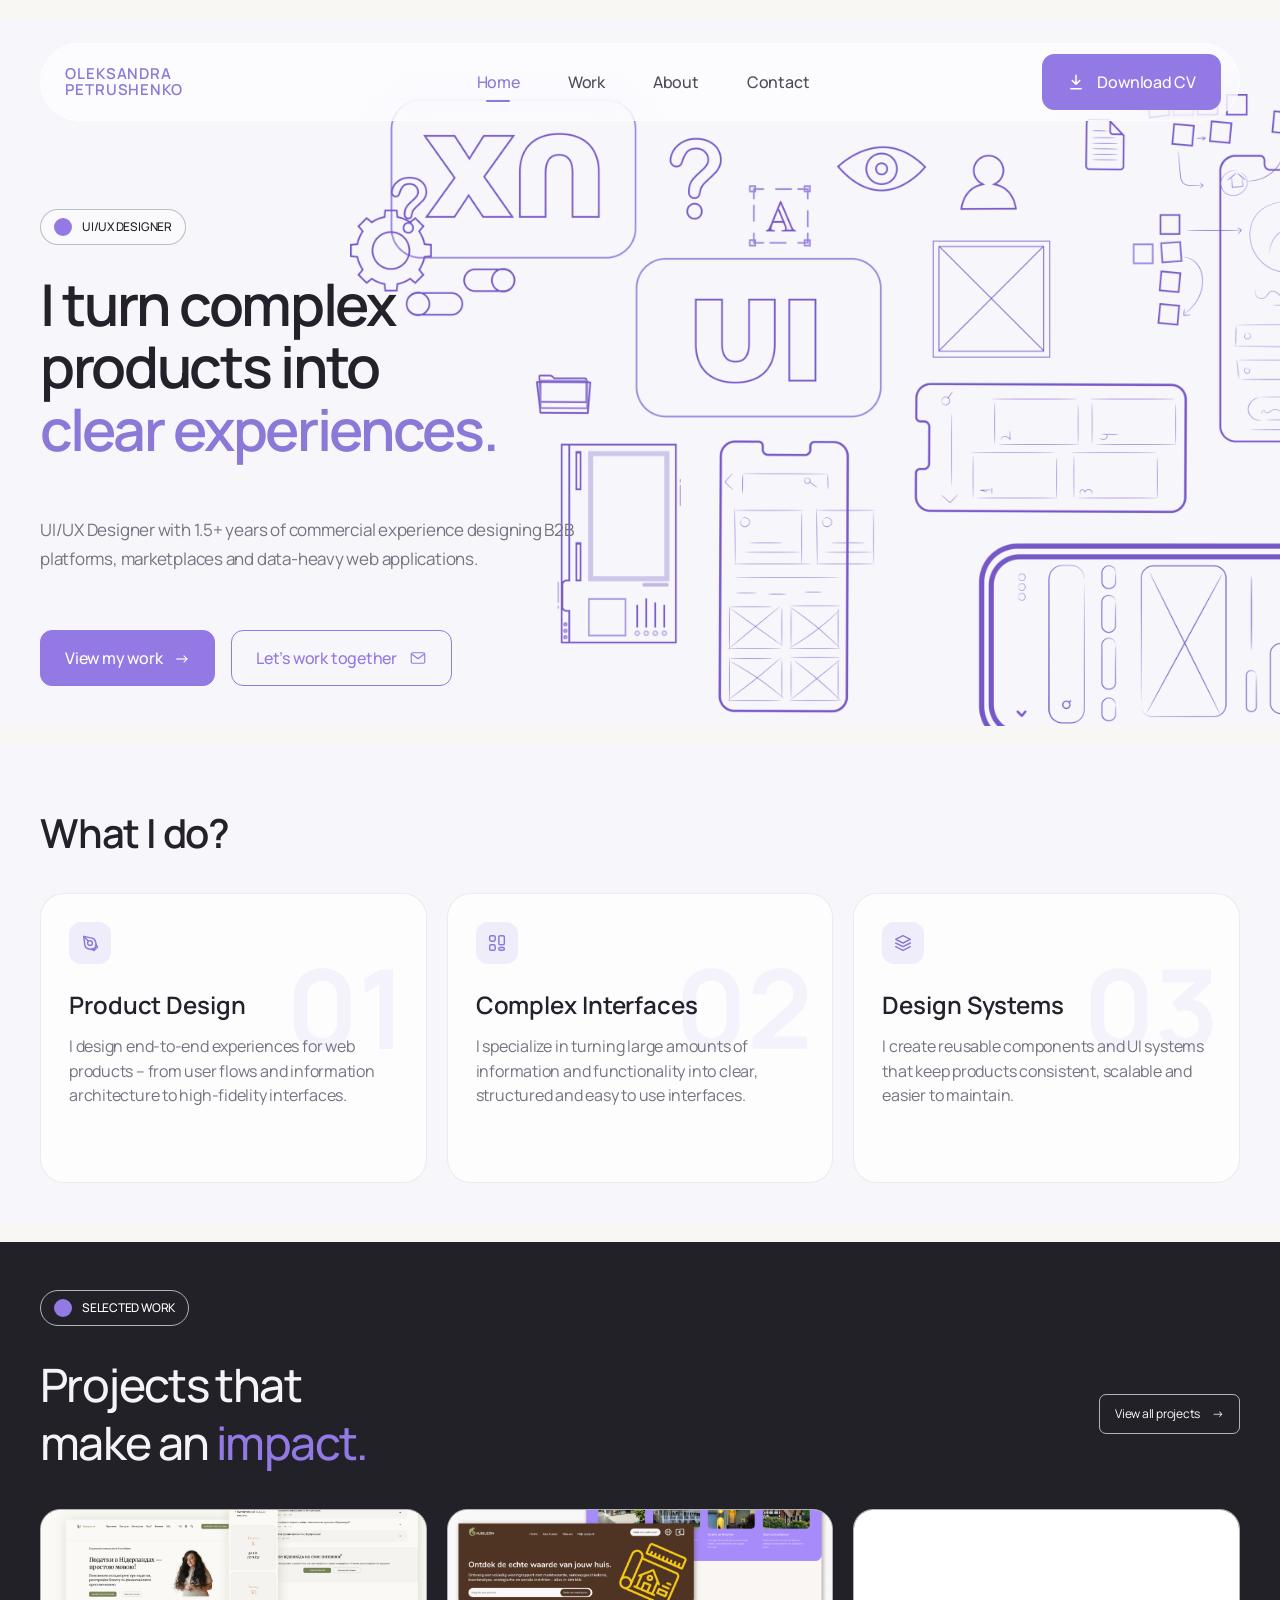
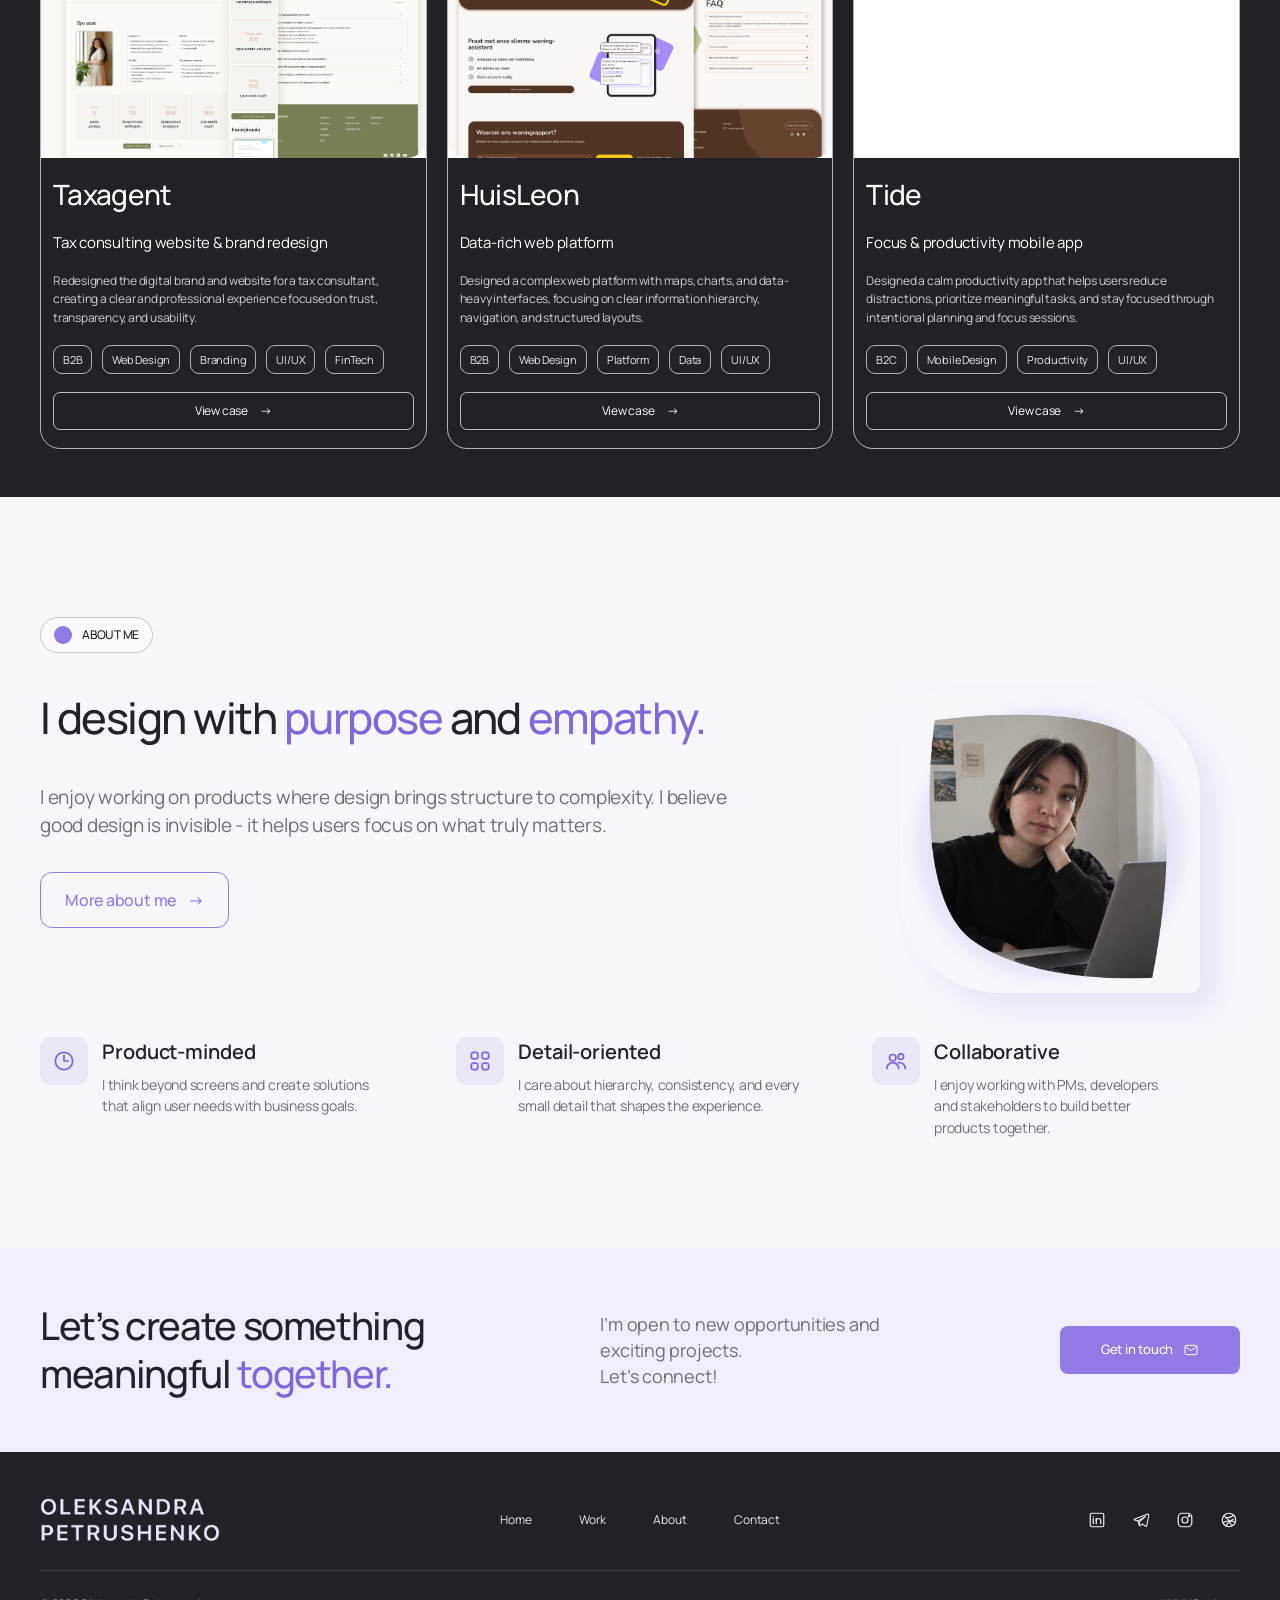
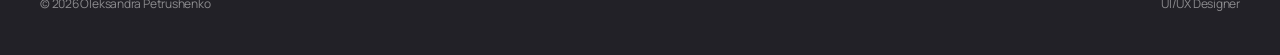
==== commit 85496e73: "Update portfolio" ====
--- a/index.html
+++ b/index.html
@@ -989,7 +989,7 @@
        ================================================== */
 
     .op-hero {
-        padding: 130px 24px 64px;
+        padding: 110px 24px 64px;
     }
 
 
@@ -1047,7 +1047,7 @@
        ================================================== */
 
     .op-header {
-        top: 24px;
+        top: 8px;
 
         padding: 0 12px;
 
@@ -1151,7 +1151,7 @@
        ================================================== */
 
     .op-hero {
-        padding: 145px 20px 32px;
+        padding: 100px 20px 32px;
     }
 
 
@@ -1330,23 +1330,147 @@
     }
 }
 
-
-/* ==================================================
-   REMOVE GAP BETWEEN CTA AND FOOTER
-   ================================================== */
-
-.op-cta {
-    margin-bottom: 0 !important;
-}
-
-
-.op-cta + .op-footer {
+/* VIEW ALL PROJECTS — FULL WIDTH ON MOBILE */
+
+@media (max-width: 600px) {
+    .op-work__all {
+        width: 100%;
+        min-height: 48px;
+        box-sizing: border-box;
+    }
+}
+
+/* ==================================================
+   FOOTER
+   ================================================== */
+
+.op-footer {
+    width: 100%;
     margin-top: 0 !important;
-}
-
-
-.op-footer {
-    margin-top: 0 !important;
+    padding: 42px 40px;
+
+    box-sizing: border-box;
+
+    background: #222127;
+
+    font-family: "Manrope", sans-serif;
+}
+
+
+/* ==================================================
+   FOOTER INNER
+   ================================================== */
+
+.op-footer__inner {
+    width: 100%;
+    max-width: 1280px;
+
+    margin: 0 auto;
+
+    display: grid;
+    grid-template-columns: 1fr auto 1fr;
+    align-items: center;
+
+    gap: 40px;
+}
+
+
+/* ==================================================
+   FOOTER LOGO
+   ================================================== */
+
+.op-footer__logo {
+    justify-self: start;
+
+    display: inline-flex;
+    align-items: center;
+
+    text-decoration: none;
+}
+
+.op-footer__logo img {
+    display: block;
+
+    width: 180px;
+    height: auto;
+
+    object-fit: contain;
+}
+
+
+/* ==================================================
+   FOOTER NAVIGATION
+   ================================================== */
+
+.op-footer__nav {
+    justify-self: center;
+
+    display: flex;
+    align-items: center;
+
+    gap: 48px;
+}
+
+.op-footer__nav a {
+    color: rgba(255, 255, 255, 0.9);
+
+    font-size: 12px;
+    font-weight: 400;
+
+    text-decoration: none;
+
+    transition: color 0.2s ease;
+}
+
+.op-footer__nav a:hover {
+    color: #9279e4;
+}
+
+
+/* ==================================================
+   FOOTER SOCIALS
+   ================================================== */
+
+.op-footer__socials {
+    justify-self: end;
+
+    display: flex;
+    align-items: center;
+
+    gap: 22px;
+}
+
+.op-footer__socials a {
+    display: flex;
+    align-items: center;
+    justify-content: center;
+
+    width: 22px;
+    height: 22px;
+
+    color: #f0edf7;
+
+    text-decoration: none;
+
+    transition: color 0.2s ease;
+}
+
+.op-footer__socials a:hover {
+    color: #9279e4;
+}
+
+.op-footer__socials svg {
+    display: block;
+
+    width: 18px;
+    height: 18px;
+
+    fill: none;
+    stroke: currentColor;
+
+    stroke-width: 1.6;
+    stroke-linecap: round;
+    stroke-linejoin: round;
 }
 
 
@@ -1355,18 +1479,22 @@
    ================================================== */
 
 .op-footer__bottom {
+    width: 100%;
+    max-width: 1280px;
+
+    margin: 24px auto 0;
+    padding-top: 24px;
+
+    box-sizing: border-box;
+
     display: flex;
     align-items: center;
     justify-content: space-between;
 
     gap: 24px;
 
-    margin-top: 24px;
-    padding-top: 24px;
-
     border-top: 1px solid rgba(255, 255, 255, 0.12);
 }
-
 
 .op-footer__bottom p {
     margin: 0;
@@ -1380,10 +1508,92 @@
 
 
 /* ==================================================
-   FOOTER BOTTOM — MOBILE
-   ================================================== */
-
-@media (max-width: 520px) {
+   REMOVE GAP BETWEEN CTA AND FOOTER
+   ================================================== */
+
+.op-cta {
+    margin-bottom: 0 !important;
+}
+
+.op-cta + .op-footer {
+    margin-top: 0 !important;
+}
+
+
+/* ==================================================
+   FOOTER — TABLET
+   ================================================== */
+
+@media (max-width: 900px) {
+
+    .op-footer {
+        padding: 40px 24px;
+    }
+
+    .op-footer__inner {
+        grid-template-columns: 1fr auto;
+    }
+
+    .op-footer__logo img {
+        width: 170px;
+    }
+
+    .op-footer__nav {
+        grid-column: 1 / -1;
+        grid-row: 2;
+
+        justify-self: start;
+
+        margin-top: 18px;
+    }
+}
+
+
+/* ==================================================
+   FOOTER — MOBILE
+   ================================================== */
+
+@media (max-width: 600px) {
+
+    .op-footer {
+        padding: 40px 20px;
+    }
+
+    .op-footer__inner {
+        display: flex;
+        flex-direction: column;
+        align-items: flex-start;
+
+        gap: 28px;
+    }
+
+    .op-footer__logo img {
+        width: 155px;
+    }
+
+    .op-footer__nav {
+        flex-wrap: wrap;
+
+        gap: 18px 28px;
+
+        margin-top: 0;
+    }
+
+    .op-footer__socials {
+        justify-self: auto;
+
+        gap: 20px;
+    }
+
+    .op-footer__socials a {
+        width: 28px;
+        height: 28px;
+    }
+
+    .op-footer__socials svg {
+        width: 20px;
+        height: 20px;
+    }
 
     .op-footer__bottom {
         flex-direction: column;
@@ -1487,15 +1697,15 @@
 
       <nav class="op-mobile-nav" aria-label="Mobile navigation">
 
-        <a href="/">
-          Home
-          <span>→</span>
-        </a>
-
-        <a href="/work/" class="op-mobile-nav__active">
-          Work
-          <span>→</span>
-        </a>
+        <a href="/" class="op-mobile-nav__active">
+  Home
+  <span>→</span>
+</a>
+
+<a href="/work/">
+  Work
+  <span>→</span>
+</a>
 
         <a href="/about/">
           About
@@ -2456,7 +2666,7 @@
           </div>
 
 
-          <a class="op-project-card__button" href="/tidle/">
+          <a class="op-project-card__button" href="/tide/">
             View case
             <span>→</span>
           </a>
@@ -2631,6 +2841,17 @@
     object-position: center;
 }
 
+/* ==================================================
+   ABOUT PHOTO — CENTER ON TABLET + MOBILE
+   ================================================== */
+
+@media (max-width: 1000px) {
+    .op-about__photo-wrap {
+        justify-self: center;
+        margin-left: auto;
+        margin-right: auto;
+    }
+}
 
 /* ==================================================
    TRAITS
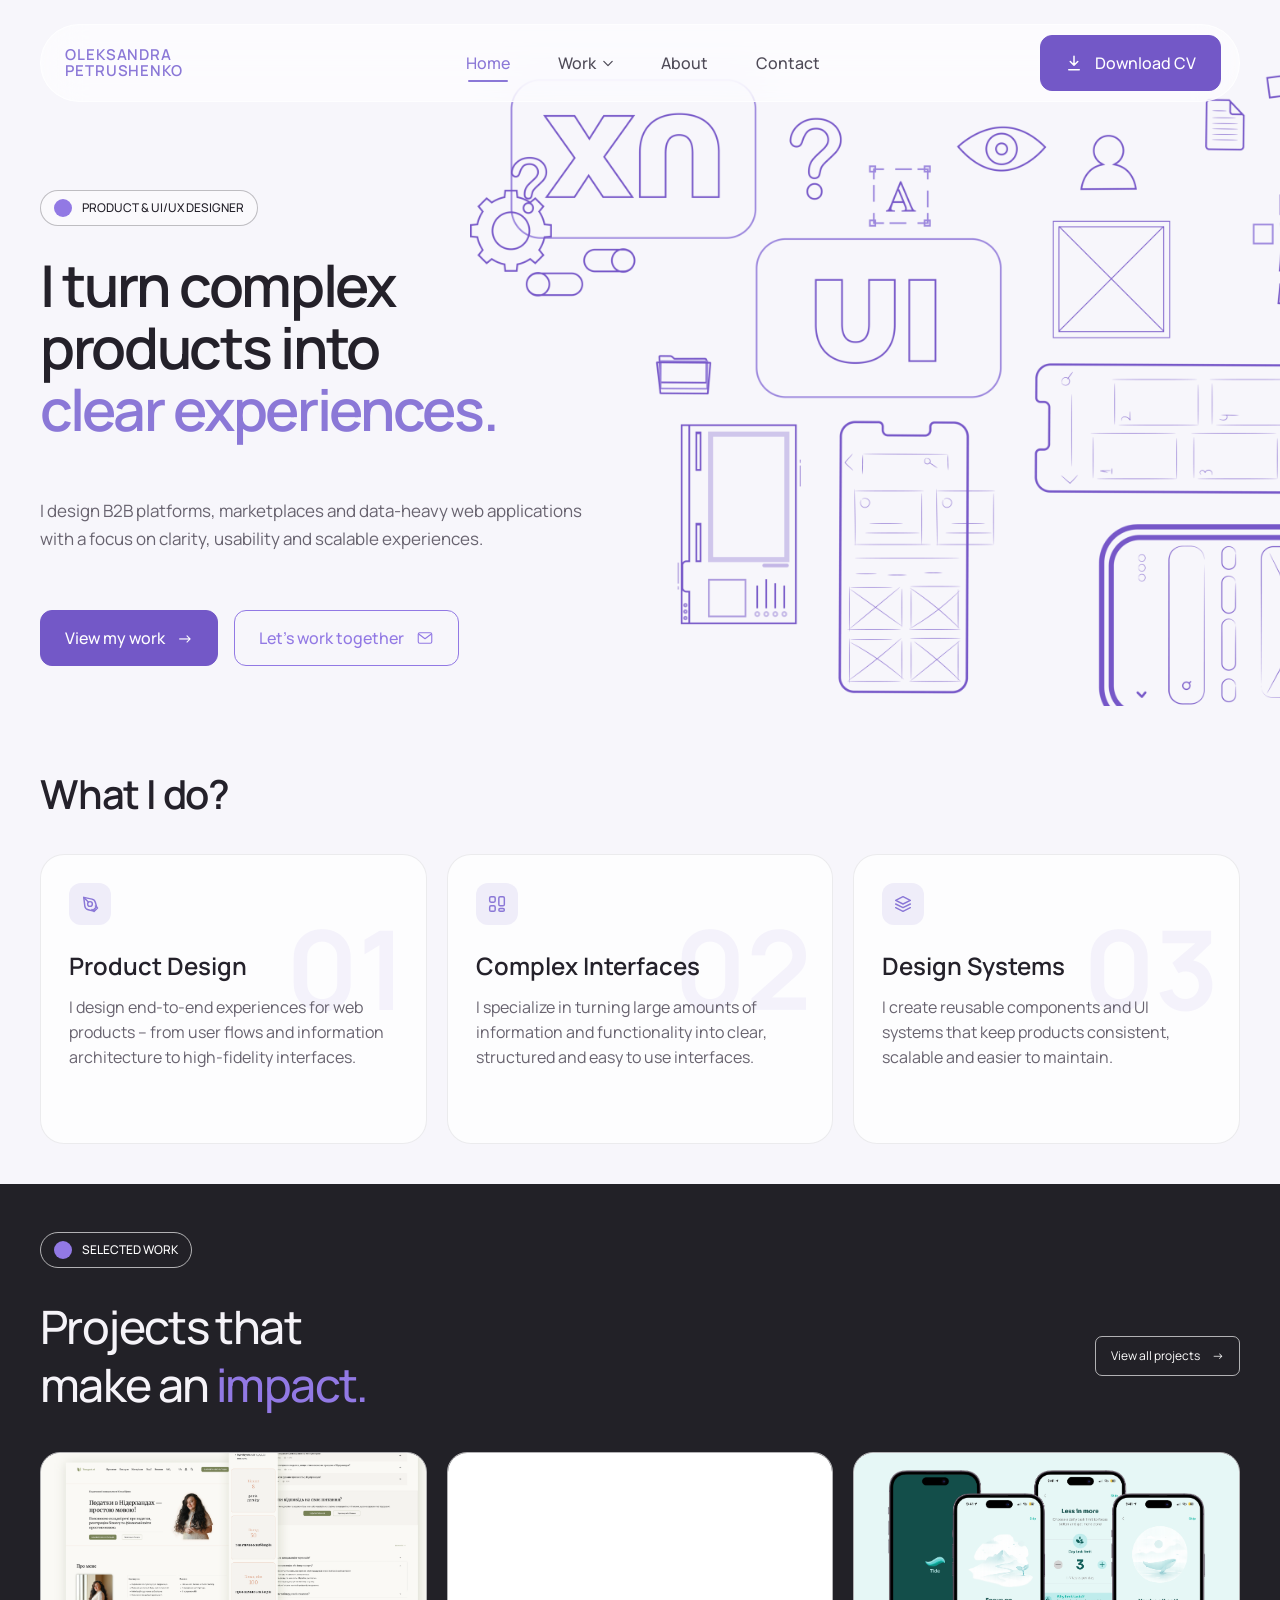
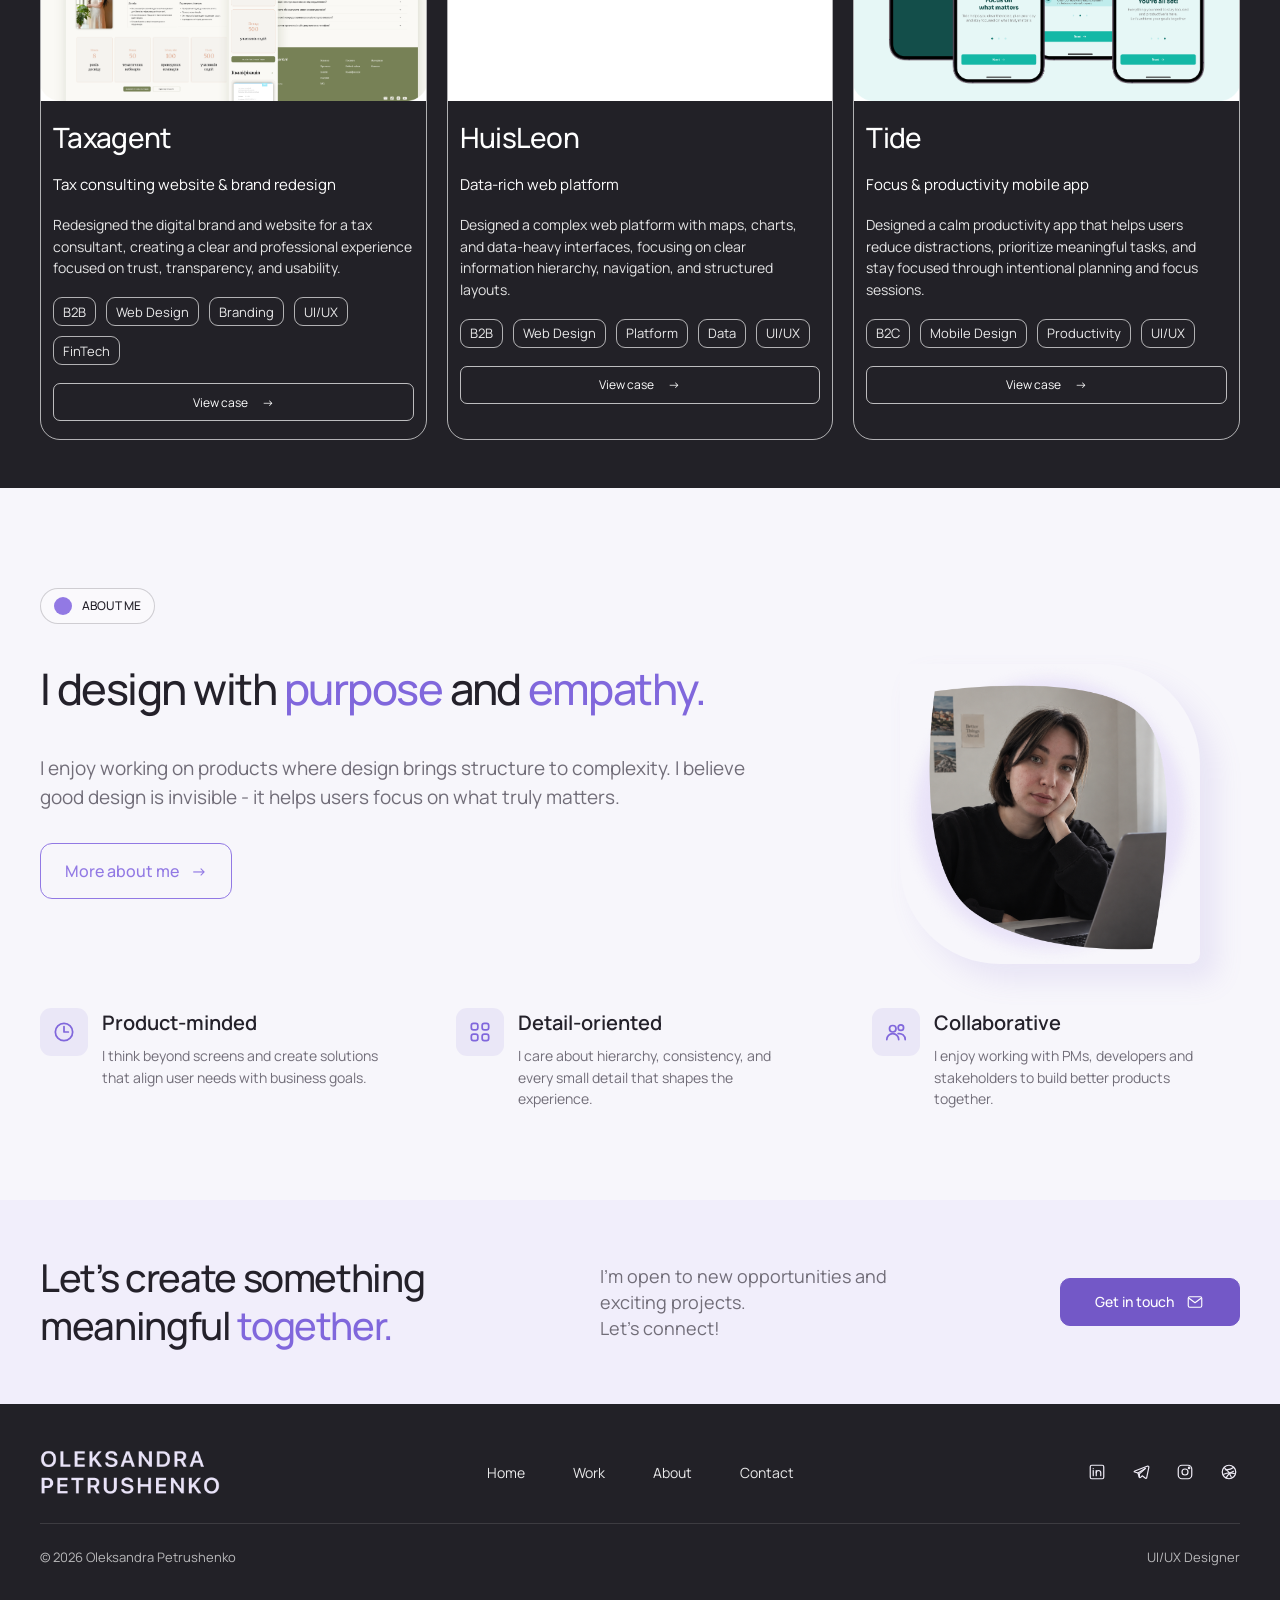
==== commit 6364b426: "Clean up portfolio and update design" ====
--- a/index.html
+++ b/index.html
@@ -1,1997 +1,243 @@
 <!DOCTYPE html>
 <html lang="en-US">
-<head><meta charset="UTF-8">
-	
-	<meta name="viewport" content="width=device-width, initial-scale=1">
-<meta name="robots" content="max-image-preview:large">
-<title>Oleksandra Petrushenko – Product Designer • UI/UX Designer</title>
-
-
-
-
-<style id="wp-img-auto-sizes-contain-inline-css">
-img:is([sizes=auto i],[sizes^="auto," i]){contain-intrinsic-size:3000px 1500px}
-/*# sourceURL=wp-img-auto-sizes-contain-inline-css */
-</style>
-<style id="wp-block-post-content-inline-css">
-.wp-block-post-content{display:flow-root}
-/*# sourceURL=/wp-includes/blocks/post-content/style.min.css */
-</style>
-<style id="wp-emoji-styles-inline-css">
-
-	img.wp-smiley, img.emoji {
-		display: inline !important;
-		border: none !important;
-		box-shadow: none !important;
-		height: 1em !important;
-		width: 1em !important;
-		margin: 0 0.07em !important;
-		vertical-align: -0.1em !important;
-		background: none !important;
-		padding: 0 !important;
-	}
-/*# sourceURL=wp-emoji-styles-inline-css */
-</style>
-<style id="wp-block-library-inline-css">
-:root{--wp-block-synced-color:#7a00df;--wp-block-synced-color--rgb:122,0,223;--wp-bound-block-color:var(--wp-block-synced-color);--wp-editor-canvas-background:#ddd;--wp-admin-theme-color:#007cba;--wp-admin-theme-color--rgb:0,124,186;--wp-admin-theme-color-darker-10:#006ba1;--wp-admin-theme-color-darker-10--rgb:0,107,160.5;--wp-admin-theme-color-darker-20:#005a87;--wp-admin-theme-color-darker-20--rgb:0,90,135;--wp-admin-border-width-focus:2px}@media (min-resolution:192dpi){:root{--wp-admin-border-width-focus:1.5px}}.wp-element-button{cursor:pointer}:root .has-very-light-gray-background-color{background-color:#eee}:root .has-very-dark-gray-background-color{background-color:#313131}:root .has-very-light-gray-color{color:#eee}:root .has-very-dark-gray-color{color:#313131}:root .has-vivid-green-cyan-to-vivid-cyan-blue-gradient-background{background:linear-gradient(135deg,#00d084,#0693e3)}:root .has-purple-crush-gradient-background{background:linear-gradient(135deg,#34e2e4,#4721fb 50%,#ab1dfe)}:root .has-hazy-dawn-gradient-background{background:linear-gradient(135deg,#faaca8,#dad0ec)}:root .has-subdued-olive-gradient-background{background:linear-gradient(135deg,#fafae1,#67a671)}:root .has-atomic-cream-gradient-background{background:linear-gradient(135deg,#fdd79a,#004a59)}:root .has-nightshade-gradient-background{background:linear-gradient(135deg,#330968,#31cdcf)}:root .has-midnight-gradient-background{background:linear-gradient(135deg,#020381,#2874fc)}:root{--wp--preset--font-size--normal:16px;--wp--preset--font-size--huge:42px}.has-regular-font-size{font-size:1em}.has-larger-font-size{font-size:2.625em}.has-normal-font-size{font-size:var(--wp--preset--font-size--normal)}.has-huge-font-size{font-size:var(--wp--preset--font-size--huge)}:root .has-text-align-center{text-align:center}:root .has-text-align-left{text-align:left}:root .has-text-align-right{text-align:right}.has-fit-text{white-space:nowrap!important}#end-resizable-editor-section{display:none}.aligncenter{clear:both}.items-justified-left{justify-content:flex-start}.items-justified-center{justify-content:center}.items-justified-right{justify-content:flex-end}.items-justified-space-between{justify-content:space-between}.screen-reader-text{word-wrap:normal!important;border:0;clip-path:inset(50%);height:1px;margin:-1px;overflow:hidden;padding:0;position:absolute;width:1px;word-break:normal!important}.screen-reader-text:focus{background-color:#ddd;clip-path:none;color:#444;display:block;font-size:1em;height:auto;left:5px;line-height:normal;padding:15px 23px 14px;text-decoration:none;top:5px;width:auto;z-index:100000}html :where(.has-border-color){border-style:solid}html :where([style^=border-color],[style*=";border-color"],[style*="; border-color"]){border-style:solid}html :where([style^=border-top-color],[style*=";border-top-color"],[style*="; border-top-color"]){border-top-style:solid}html :where([style^=border-right-color],[style*=";border-right-color"],[style*="; border-right-color"]){border-right-style:solid}html :where([style^=border-bottom-color],[style*=";border-bottom-color"],[style*="; border-bottom-color"]){border-bottom-style:solid}html :where([style^=border-left-color],[style*=";border-left-color"],[style*="; border-left-color"]){border-left-style:solid}html :where([style^=border-width],[style*=";border-width"],[style*="; border-width"]){border-style:solid}html :where([style^=border-top-width],[style*=";border-top-width"],[style*="; border-top-width"]){border-top-style:solid}html :where([style^=border-right-width],[style*=";border-right-width"],[style*="; border-right-width"]){border-right-style:solid}html :where([style^=border-bottom-width],[style*=";border-bottom-width"],[style*="; border-bottom-width"]){border-bottom-style:solid}html :where([style^=border-left-width],[style*=";border-left-width"],[style*="; border-left-width"]){border-left-style:solid}html :where(img[class*=wp-image-]){height:auto;max-width:100%}:where(figure){margin:0 0 1em}html :where(.is-position-sticky){--wp-admin--admin-bar--position-offset:var(--wp-admin--admin-bar--height,0px)}@media screen and (max-width:600px){html :where(.is-position-sticky){--wp-admin--admin-bar--position-offset:0px}}
-/*# sourceURL=/wp-includes/css/dist/block-library/common.min.css */
-</style>
-<style id="global-styles-inline-css">
-:root{--wp--preset--aspect-ratio--square: 1;--wp--preset--aspect-ratio--4-3: 4/3;--wp--preset--aspect-ratio--3-4: 3/4;--wp--preset--aspect-ratio--3-2: 3/2;--wp--preset--aspect-ratio--2-3: 2/3;--wp--preset--aspect-ratio--16-9: 16/9;--wp--preset--aspect-ratio--9-16: 9/16;--wp--preset--color--black: #000000;--wp--preset--color--cyan-bluish-gray: #abb8c3;--wp--preset--color--white: #ffffff;--wp--preset--color--pale-pink: #f78da7;--wp--preset--color--vivid-red: #cf2e2e;--wp--preset--color--luminous-vivid-orange: #ff6900;--wp--preset--color--luminous-vivid-amber: #fcb900;--wp--preset--color--light-green-cyan: #7bdcb5;--wp--preset--color--vivid-green-cyan: #00d084;--wp--preset--color--pale-cyan-blue: #8ed1fc;--wp--preset--color--vivid-cyan-blue: #0693e3;--wp--preset--color--vivid-purple: #9b51e0;--wp--preset--color--base: #FFFFFF;--wp--preset--color--contrast: #111111;--wp--preset--color--accent-1: #FFEE58;--wp--preset--color--accent-2: #F6CFF4;--wp--preset--color--accent-3: #503AA8;--wp--preset--color--accent-4: #686868;--wp--preset--color--accent-5: #FBFAF3;--wp--preset--color--accent-6: color-mix(in srgb, currentColor 20%, transparent);--wp--preset--color--custom-glass: #f8f7f4;--wp--preset--color--custom-primary-50: #f5f2fc;--wp--preset--color--custom-primary-100: #e9e3f8;--wp--preset--color--custom-primary-400: #9c87dd;--wp--preset--color--custom-primary-500: #876dd2;--wp--preset--color--custom-primary-600: #7657c8;--wp--preset--color--custom-neutral-100: #f1eff2;--wp--preset--color--custom-neutral-200: #e8e5ea;--wp--preset--color--custom-neutral-300: #d8d5dc;--wp--preset--color--custom-neutral-500: #68636f;--wp--preset--color--custom-neutral-700: #35313d;--wp--preset--color--custom-neutral-800: #242129;--wp--preset--color--custom-neutral-900: #17151c;--wp--preset--color--custom-white: #ffffff;--wp--preset--color--custom-bg: #f8f7f4;--wp--preset--color--custom-surface: #ffffff;--wp--preset--color--custom-surface-warm: #f1efe9;--wp--preset--color--custom-dark-500: #68636f;--wp--preset--color--custom-dark-700: #35313d;--wp--preset--color--custom-dark-800: #242129;--wp--preset--color--custom-dark-900: #17151c;--wp--preset--gradient--vivid-cyan-blue-to-vivid-purple: linear-gradient(135deg,rgb(6,147,227) 0%,rgb(155,81,224) 100%);--wp--preset--gradient--light-green-cyan-to-vivid-green-cyan: linear-gradient(135deg,rgb(122,220,180) 0%,rgb(0,208,130) 100%);--wp--preset--gradient--luminous-vivid-amber-to-luminous-vivid-orange: linear-gradient(135deg,rgb(252,185,0) 0%,rgb(255,105,0) 100%);--wp--preset--gradient--luminous-vivid-orange-to-vivid-red: linear-gradient(135deg,rgb(255,105,0) 0%,rgb(207,46,46) 100%);--wp--preset--gradient--very-light-gray-to-cyan-bluish-gray: linear-gradient(135deg,rgb(238,238,238) 0%,rgb(169,184,195) 100%);--wp--preset--gradient--cool-to-warm-spectrum: linear-gradient(135deg,rgb(74,234,220) 0%,rgb(151,120,209) 20%,rgb(207,42,186) 40%,rgb(238,44,130) 60%,rgb(251,105,98) 80%,rgb(254,248,76) 100%);--wp--preset--gradient--blush-light-purple: linear-gradient(135deg,rgb(255,206,236) 0%,rgb(152,150,240) 100%);--wp--preset--gradient--blush-bordeaux: linear-gradient(135deg,rgb(254,205,165) 0%,rgb(254,45,45) 50%,rgb(107,0,62) 100%);--wp--preset--gradient--luminous-dusk: linear-gradient(135deg,rgb(255,203,112) 0%,rgb(199,81,192) 50%,rgb(65,88,208) 100%);--wp--preset--gradient--pale-ocean: linear-gradient(135deg,rgb(255,245,203) 0%,rgb(182,227,212) 50%,rgb(51,167,181) 100%);--wp--preset--gradient--electric-grass: linear-gradient(135deg,rgb(202,248,128) 0%,rgb(113,206,126) 100%);--wp--preset--gradient--midnight: linear-gradient(135deg,rgb(2,3,129) 0%,rgb(40,116,252) 100%);--wp--preset--font-size--small: 0.875rem;--wp--preset--font-size--medium: clamp(1rem, 1rem + ((1vw - 0.2rem) * 0.179), 1.125rem);--wp--preset--font-size--large: clamp(1.125rem, 1.125rem + ((1vw - 0.2rem) * 0.357), 1.375rem);--wp--preset--font-size--x-large: clamp(1.4rem, 1.4rem + ((1vw - 0.2rem) * 0.571), 1.8rem);--wp--preset--font-size--xx-large: clamp(2rem, 2rem + ((1vw - 0.2rem) * 0.857), 2.6rem);--wp--preset--font-family--manrope: Manrope, sans-serif;--wp--preset--spacing--20: 10px;--wp--preset--spacing--30: 20px;--wp--preset--spacing--40: 30px;--wp--preset--spacing--50: clamp(30px, 5vw, 50px);--wp--preset--spacing--60: clamp(30px, 7vw, 70px);--wp--preset--spacing--70: clamp(50px, 7vw, 90px);--wp--preset--spacing--80: clamp(70px, 10vw, 140px);--wp--preset--shadow--natural: 6px 6px 9px rgba(0, 0, 0, 0.2);--wp--preset--shadow--deep: 12px 12px 50px rgba(0, 0, 0, 0.4);--wp--preset--shadow--sharp: 6px 6px 0px rgba(0, 0, 0, 0.2);--wp--preset--shadow--outlined: 6px 6px 0px -3px rgb(255, 255, 255), 6px 6px rgb(0, 0, 0);--wp--preset--shadow--crisp: 6px 6px 0px rgb(0, 0, 0);}.wp-block-button{--wp--preset--dimension--25: 25%;--wp--preset--dimension--50: 50%;--wp--preset--dimension--75: 75%;--wp--preset--dimension--100: 100%;}:root { --wp--style--global--content-size: 1280px;--wp--style--global--wide-size: 1440px; }:where(body) { margin: 0; }.wp-site-blocks { padding-top: var(--wp--style--root--padding-top); padding-bottom: var(--wp--style--root--padding-bottom); }.has-global-padding { padding-right: var(--wp--style--root--padding-right); padding-left: var(--wp--style--root--padding-left); }.has-global-padding > .alignfull { margin-right: calc(var(--wp--style--root--padding-right) * -1); margin-left: calc(var(--wp--style--root--padding-left) * -1); }.has-global-padding :where(:not(.alignfull.is-layout-flow) > .has-global-padding:not(.wp-block-block, .alignfull)) { padding-right: 0; padding-left: 0; }.has-global-padding :where(:not(.alignfull.is-layout-flow) > .has-global-padding:not(.wp-block-block, .alignfull)) > .alignfull { margin-left: 0; margin-right: 0; }.wp-site-blocks > .alignleft { float: left; margin-right: 2em; }.wp-site-blocks > .alignright { float: right; margin-left: 2em; }.wp-site-blocks > .aligncenter { justify-content: center; margin-left: auto; margin-right: auto; }:where(.wp-site-blocks) > * { margin-block-start: 1.2rem; margin-block-end: 0; }:where(.wp-site-blocks) > :first-child { margin-block-start: 0; }:where(.wp-site-blocks) > :last-child { margin-block-end: 0; }:root { --wp--style--block-gap: 1.2rem; }:root :where(.is-layout-flow) > :first-child{margin-block-start: 0;}:root :where(.is-layout-flow) > :last-child{margin-block-end: 0;}:root :where(.is-layout-flow) > *{margin-block-start: 1.2rem;margin-block-end: 0;}:root :where(.is-layout-constrained) > :first-child{margin-block-start: 0;}:root :where(.is-layout-constrained) > :last-child{margin-block-end: 0;}:root :where(.is-layout-constrained) > *{margin-block-start: 1.2rem;margin-block-end: 0;}:root :where(.is-layout-flex){gap: 1.2rem;}:root :where(.is-layout-grid){gap: 1.2rem;}.is-layout-flow > .alignleft{float: left;margin-inline-start: 0;margin-inline-end: 2em;}.is-layout-flow > .alignright{float: right;margin-inline-start: 2em;margin-inline-end: 0;}.is-layout-flow > .aligncenter{margin-left: auto !important;margin-right: auto !important;}.is-layout-constrained > .alignleft{float: left;margin-inline-start: 0;margin-inline-end: 2em;}.is-layout-constrained > .alignright{float: right;margin-inline-start: 2em;margin-inline-end: 0;}.is-layout-constrained > .aligncenter{margin-left: auto !important;margin-right: auto !important;}.is-layout-constrained > :where(:not(.alignleft):not(.alignright):not(.alignfull)){max-width: var(--wp--style--global--content-size);margin-left: auto !important;margin-right: auto !important;}.is-layout-constrained > .alignwide{max-width: var(--wp--style--global--wide-size);}body .is-layout-flex{display: flex;}.is-layout-flex{flex-wrap: wrap;align-items: center;}.is-layout-flex > :is(*, div){margin: 0;}body .is-layout-grid{display: grid;}.is-layout-grid > :is(*, div){margin: 0;}body{background-color: var(--wp--preset--color--custom-bg);color: var(--wp--preset--color--contrast);font-family: var(--wp--preset--font-family--ysabeau-office);font-size: var(--wp--preset--font-size--large);font-weight: 300;letter-spacing: -0.22px;line-height: 1.5;--wp--style--root--padding-top: 0px;--wp--style--root--padding-right: var(--wp--preset--spacing--50);--wp--style--root--padding-bottom: 0px;--wp--style--root--padding-left: var(--wp--preset--spacing--50);}a:where(:not(.wp-element-button)){color: currentColor;}:root :where(a:where(:not(.wp-element-button)):hover){text-decoration: none;}h1, h2, h3, h4, h5, h6{font-family: var(--wp--preset--font-family--platypi);font-weight: 400;letter-spacing: -0.1px;line-height: 1.125;}h1{font-size: var(--wp--preset--font-size--xx-large);}h2{font-size: var(--wp--preset--font-size--x-large);}h3{font-size: var(--wp--preset--font-size--large);}h4{font-size: var(--wp--preset--font-size--medium);}h5{font-size: var(--wp--preset--font-size--medium);letter-spacing: normal;}h6{font-size: var(--wp--preset--font-size--small);font-style: initial;font-weight: 400;letter-spacing: initial;text-transform: initial;}:root :where(.wp-element-button, .wp-block-button__link){background-color: var(--wp--preset--color--contrast);border-width: 0;color: var(--wp--preset--color--base);font-family: var(--wp--preset--font-family--ysabeau-office);font-size: var(--wp--preset--font-size--medium);font-style: inherit;font-weight: 600;letter-spacing: 1.44px;line-height: inherit;padding-top: 1rem;padding-right: 2.25rem;padding-bottom: 1rem;padding-left: 2.25rem;text-decoration: none;text-transform: uppercase;}:root :where(.wp-element-button:hover, .wp-block-button__link:hover){background-color: color-mix(in srgb, var(--wp--preset--color--contrast) 85%, transparent);border-color: transparent;color: var(--wp--preset--color--base);}:root :where(.wp-element-button:focus, .wp-block-button__link:focus){outline-color: var(--wp--preset--color--accent-4);outline-offset: 2px;}:root :where(.wp-element-caption, .wp-block-audio figcaption, .wp-block-embed figcaption, .wp-block-gallery figcaption, .wp-block-image figcaption, .wp-block-table figcaption, .wp-block-video figcaption){font-size: var(--wp--preset--font-size--small);line-height: 1.4;}.has-black-color{color: var(--wp--preset--color--black) !important;}.has-cyan-bluish-gray-color{color: var(--wp--preset--color--cyan-bluish-gray) !important;}.has-white-color{color: var(--wp--preset--color--white) !important;}.has-pale-pink-color{color: var(--wp--preset--color--pale-pink) !important;}.has-vivid-red-color{color: var(--wp--preset--color--vivid-red) !important;}.has-luminous-vivid-orange-color{color: var(--wp--preset--color--luminous-vivid-orange) !important;}.has-luminous-vivid-amber-color{color: var(--wp--preset--color--luminous-vivid-amber) !important;}.has-light-green-cyan-color{color: var(--wp--preset--color--light-green-cyan) !important;}.has-vivid-green-cyan-color{color: var(--wp--preset--color--vivid-green-cyan) !important;}.has-pale-cyan-blue-color{color: var(--wp--preset--color--pale-cyan-blue) !important;}.has-vivid-cyan-blue-color{color: var(--wp--preset--color--vivid-cyan-blue) !important;}.has-vivid-purple-color{color: var(--wp--preset--color--vivid-purple) !important;}.has-base-color{color: var(--wp--preset--color--base) !important;}.has-contrast-color{color: var(--wp--preset--color--contrast) !important;}.has-accent-1-color{color: var(--wp--preset--color--accent-1) !important;}.has-accent-2-color{color: var(--wp--preset--color--accent-2) !important;}.has-accent-3-color{color: var(--wp--preset--color--accent-3) !important;}.has-accent-4-color{color: var(--wp--preset--color--accent-4) !important;}.has-accent-5-color{color: var(--wp--preset--color--accent-5) !important;}.has-accent-6-color{color: var(--wp--preset--color--accent-6) !important;}.has-custom-glass-color{color: var(--wp--preset--color--custom-glass) !important;}.has-custom-primary-50-color{color: var(--wp--preset--color--custom-primary-50) !important;}.has-custom-primary-100-color{color: var(--wp--preset--color--custom-primary-100) !important;}.has-custom-primary-400-color{color: var(--wp--preset--color--custom-primary-400) !important;}.has-custom-primary-500-color{color: var(--wp--preset--color--custom-primary-500) !important;}.has-custom-primary-600-color{color: var(--wp--preset--color--custom-primary-600) !important;}.has-custom-neutral-100-color{color: var(--wp--preset--color--custom-neutral-100) !important;}.has-custom-neutral-200-color{color: var(--wp--preset--color--custom-neutral-200) !important;}.has-custom-neutral-300-color{color: var(--wp--preset--color--custom-neutral-300) !important;}.has-custom-neutral-500-color{color: var(--wp--preset--color--custom-neutral-500) !important;}.has-custom-neutral-700-color{color: var(--wp--preset--color--custom-neutral-700) !important;}.has-custom-neutral-800-color{color: var(--wp--preset--color--custom-neutral-800) !important;}.has-custom-neutral-900-color{color: var(--wp--preset--color--custom-neutral-900) !important;}.has-custom-white-color{color: var(--wp--preset--color--custom-white) !important;}.has-custom-bg-color{color: var(--wp--preset--color--custom-bg) !important;}.has-custom-surface-color{color: var(--wp--preset--color--custom-surface) !important;}.has-custom-surface-warm-color{color: var(--wp--preset--color--custom-surface-warm) !important;}.has-custom-dark-500-color{color: var(--wp--preset--color--custom-dark-500) !important;}.has-custom-dark-700-color{color: var(--wp--preset--color--custom-dark-700) !important;}.has-custom-dark-800-color{color: var(--wp--preset--color--custom-dark-800) !important;}.has-custom-dark-900-color{color: var(--wp--preset--color--custom-dark-900) !important;}.has-black-background-color{background-color: var(--wp--preset--color--black) !important;}.has-cyan-bluish-gray-background-color{background-color: var(--wp--preset--color--cyan-bluish-gray) !important;}.has-white-background-color{background-color: var(--wp--preset--color--white) !important;}.has-pale-pink-background-color{background-color: var(--wp--preset--color--pale-pink) !important;}.has-vivid-red-background-color{background-color: var(--wp--preset--color--vivid-red) !important;}.has-luminous-vivid-orange-background-color{background-color: var(--wp--preset--color--luminous-vivid-orange) !important;}.has-luminous-vivid-amber-background-color{background-color: var(--wp--preset--color--luminous-vivid-amber) !important;}.has-light-green-cyan-background-color{background-color: var(--wp--preset--color--light-green-cyan) !important;}.has-vivid-green-cyan-background-color{background-color: var(--wp--preset--color--vivid-green-cyan) !important;}.has-pale-cyan-blue-background-color{background-color: var(--wp--preset--color--pale-cyan-blue) !important;}.has-vivid-cyan-blue-background-color{background-color: var(--wp--preset--color--vivid-cyan-blue) !important;}.has-vivid-purple-background-color{background-color: var(--wp--preset--color--vivid-purple) !important;}.has-base-background-color{background-color: var(--wp--preset--color--base) !important;}.has-contrast-background-color{background-color: var(--wp--preset--color--contrast) !important;}.has-accent-1-background-color{background-color: var(--wp--preset--color--accent-1) !important;}.has-accent-2-background-color{background-color: var(--wp--preset--color--accent-2) !important;}.has-accent-3-background-color{background-color: var(--wp--preset--color--accent-3) !important;}.has-accent-4-background-color{background-color: var(--wp--preset--color--accent-4) !important;}.has-accent-5-background-color{background-color: var(--wp--preset--color--accent-5) !important;}.has-accent-6-background-color{background-color: var(--wp--preset--color--accent-6) !important;}.has-custom-glass-background-color{background-color: var(--wp--preset--color--custom-glass) !important;}.has-custom-primary-50-background-color{background-color: var(--wp--preset--color--custom-primary-50) !important;}.has-custom-primary-100-background-color{background-color: var(--wp--preset--color--custom-primary-100) !important;}.has-custom-primary-400-background-color{background-color: var(--wp--preset--color--custom-primary-400) !important;}.has-custom-primary-500-background-color{background-color: var(--wp--preset--color--custom-primary-500) !important;}.has-custom-primary-600-background-color{background-color: var(--wp--preset--color--custom-primary-600) !important;}.has-custom-neutral-100-background-color{background-color: var(--wp--preset--color--custom-neutral-100) !important;}.has-custom-neutral-200-background-color{background-color: var(--wp--preset--color--custom-neutral-200) !important;}.has-custom-neutral-300-background-color{background-color: var(--wp--preset--color--custom-neutral-300) !important;}.has-custom-neutral-500-background-color{background-color: var(--wp--preset--color--custom-neutral-500) !important;}.has-custom-neutral-700-background-color{background-color: var(--wp--preset--color--custom-neutral-700) !important;}.has-custom-neutral-800-background-color{background-color: var(--wp--preset--color--custom-neutral-800) !important;}.has-custom-neutral-900-background-color{background-color: var(--wp--preset--color--custom-neutral-900) !important;}.has-custom-white-background-color{background-color: var(--wp--preset--color--custom-white) !important;}.has-custom-bg-background-color{background-color: var(--wp--preset--color--custom-bg) !important;}.has-custom-surface-background-color{background-color: var(--wp--preset--color--custom-surface) !important;}.has-custom-surface-warm-background-color{background-color: var(--wp--preset--color--custom-surface-warm) !important;}.has-custom-dark-500-background-color{background-color: var(--wp--preset--color--custom-dark-500) !important;}.has-custom-dark-700-background-color{background-color: var(--wp--preset--color--custom-dark-700) !important;}.has-custom-dark-800-background-color{background-color: var(--wp--preset--color--custom-dark-800) !important;}.has-custom-dark-900-background-color{background-color: var(--wp--preset--color--custom-dark-900) !important;}.has-black-border-color{border-color: var(--wp--preset--color--black) !important;}.has-cyan-bluish-gray-border-color{border-color: var(--wp--preset--color--cyan-bluish-gray) !important;}.has-white-border-color{border-color: var(--wp--preset--color--white) !important;}.has-pale-pink-border-color{border-color: var(--wp--preset--color--pale-pink) !important;}.has-vivid-red-border-color{border-color: var(--wp--preset--color--vivid-red) !important;}.has-luminous-vivid-orange-border-color{border-color: var(--wp--preset--color--luminous-vivid-orange) !important;}.has-luminous-vivid-amber-border-color{border-color: var(--wp--preset--color--luminous-vivid-amber) !important;}.has-light-green-cyan-border-color{border-color: var(--wp--preset--color--light-green-cyan) !important;}.has-vivid-green-cyan-border-color{border-color: var(--wp--preset--color--vivid-green-cyan) !important;}.has-pale-cyan-blue-border-color{border-color: var(--wp--preset--color--pale-cyan-blue) !important;}.has-vivid-cyan-blue-border-color{border-color: var(--wp--preset--color--vivid-cyan-blue) !important;}.has-vivid-purple-border-color{border-color: var(--wp--preset--color--vivid-purple) !important;}.has-base-border-color{border-color: var(--wp--preset--color--base) !important;}.has-contrast-border-color{border-color: var(--wp--preset--color--contrast) !important;}.has-accent-1-border-color{border-color: var(--wp--preset--color--accent-1) !important;}.has-accent-2-border-color{border-color: var(--wp--preset--color--accent-2) !important;}.has-accent-3-border-color{border-color: var(--wp--preset--color--accent-3) !important;}.has-accent-4-border-color{border-color: var(--wp--preset--color--accent-4) !important;}.has-accent-5-border-color{border-color: var(--wp--preset--color--accent-5) !important;}.has-accent-6-border-color{border-color: var(--wp--preset--color--accent-6) !important;}.has-custom-glass-border-color{border-color: var(--wp--preset--color--custom-glass) !important;}.has-custom-primary-50-border-color{border-color: var(--wp--preset--color--custom-primary-50) !important;}.has-custom-primary-100-border-color{border-color: var(--wp--preset--color--custom-primary-100) !important;}.has-custom-primary-400-border-color{border-color: var(--wp--preset--color--custom-primary-400) !important;}.has-custom-primary-500-border-color{border-color: var(--wp--preset--color--custom-primary-500) !important;}.has-custom-primary-600-border-color{border-color: var(--wp--preset--color--custom-primary-600) !important;}.has-custom-neutral-100-border-color{border-color: var(--wp--preset--color--custom-neutral-100) !important;}.has-custom-neutral-200-border-color{border-color: var(--wp--preset--color--custom-neutral-200) !important;}.has-custom-neutral-300-border-color{border-color: var(--wp--preset--color--custom-neutral-300) !important;}.has-custom-neutral-500-border-color{border-color: var(--wp--preset--color--custom-neutral-500) !important;}.has-custom-neutral-700-border-color{border-color: var(--wp--preset--color--custom-neutral-700) !important;}.has-custom-neutral-800-border-color{border-color: var(--wp--preset--color--custom-neutral-800) !important;}.has-custom-neutral-900-border-color{border-color: var(--wp--preset--color--custom-neutral-900) !important;}.has-custom-white-border-color{border-color: var(--wp--preset--color--custom-white) !important;}.has-custom-bg-border-color{border-color: var(--wp--preset--color--custom-bg) !important;}.has-custom-surface-border-color{border-color: var(--wp--preset--color--custom-surface) !important;}.has-custom-surface-warm-border-color{border-color: var(--wp--preset--color--custom-surface-warm) !important;}.has-custom-dark-500-border-color{border-color: var(--wp--preset--color--custom-dark-500) !important;}.has-custom-dark-700-border-color{border-color: var(--wp--preset--color--custom-dark-700) !important;}.has-custom-dark-800-border-color{border-color: var(--wp--preset--color--custom-dark-800) !important;}.has-custom-dark-900-border-color{border-color: var(--wp--preset--color--custom-dark-900) !important;}.has-vivid-cyan-blue-to-vivid-purple-gradient-background{background: var(--wp--preset--gradient--vivid-cyan-blue-to-vivid-purple) !important;}.has-light-green-cyan-to-vivid-green-cyan-gradient-background{background: var(--wp--preset--gradient--light-green-cyan-to-vivid-green-cyan) !important;}.has-luminous-vivid-amber-to-luminous-vivid-orange-gradient-background{background: var(--wp--preset--gradient--luminous-vivid-amber-to-luminous-vivid-orange) !important;}.has-luminous-vivid-orange-to-vivid-red-gradient-background{background: var(--wp--preset--gradient--luminous-vivid-orange-to-vivid-red) !important;}.has-very-light-gray-to-cyan-bluish-gray-gradient-background{background: var(--wp--preset--gradient--very-light-gray-to-cyan-bluish-gray) !important;}.has-cool-to-warm-spectrum-gradient-background{background: var(--wp--preset--gradient--cool-to-warm-spectrum) !important;}.has-blush-light-purple-gradient-background{background: var(--wp--preset--gradient--blush-light-purple) !important;}.has-blush-bordeaux-gradient-background{background: var(--wp--preset--gradient--blush-bordeaux) !important;}.has-luminous-dusk-gradient-background{background: var(--wp--preset--gradient--luminous-dusk) !important;}.has-pale-ocean-gradient-background{background: var(--wp--preset--gradient--pale-ocean) !important;}.has-electric-grass-gradient-background{background: var(--wp--preset--gradient--electric-grass) !important;}.has-midnight-gradient-background{background: var(--wp--preset--gradient--midnight) !important;}.has-small-font-size{font-size: var(--wp--preset--font-size--small) !important;}.has-medium-font-size{font-size: var(--wp--preset--font-size--medium) !important;}.has-large-font-size{font-size: var(--wp--preset--font-size--large) !important;}.has-x-large-font-size{font-size: var(--wp--preset--font-size--x-large) !important;}.has-xx-large-font-size{font-size: var(--wp--preset--font-size--xx-large) !important;}.has-manrope-font-family{font-family: var(--wp--preset--font-family--manrope) !important;}header {
-    background: rgba(255, 255, 255, 0.78);
-    backdrop-filter: blur(20px);
-    -webkit-backdrop-filter: blur(20px);
-}
-/*# sourceURL=global-styles-inline-css */
-</style>
-<style id="wp-block-template-skip-link-inline-css">
-/*! This file is auto-generated */
-.skip-link.screen-reader-text{border:0;clip-path:inset(50%);height:1px;margin:-1px;overflow:hidden;padding:0;position:absolute!important;width:1px;word-wrap:normal!important;word-break:normal!important}.skip-link.screen-reader-text:focus{background-color:#eee;clip-path:none;color:#444;display:block;font-size:1em;height:auto;left:5px;line-height:normal;padding:15px 23px 14px;text-decoration:none;top:5px;width:auto;z-index:100000}
-/*# sourceURL=/wp-includes/css/wp-block-template-skip-link.min.css */
-</style>
-<style id="twentytwentyfive-style-inline-css">
-a{text-decoration-thickness:1px!important;text-underline-offset:.1em}:where(.wp-site-blocks :focus){outline-width:2px;outline-style:solid}.wp-block-navigation .wp-block-navigation-submenu .wp-block-navigation-item:not(:last-child){margin-bottom:3px}.wp-block-navigation .wp-block-navigation-item .wp-block-navigation-item__content{outline-offset:4px}.wp-block-navigation .wp-block-navigation-item ul.wp-block-navigation__submenu-container .wp-block-navigation-item__content{outline-offset:0}blockquote,caption,figcaption,h1,h2,h3,h4,h5,h6,p{text-wrap:pretty}.more-link{display:block}:where(pre){overflow-x:auto}
-/*# sourceURL=/wp-content/themes/twentytwentyfive/style.min.css */
-</style>
-<link rel="EditURI" type="application/rsd+xml" title="RSD" href="/xmlrpc.php?rsd">
-<meta name="generator" content="WordPress 7.1.3">
-<link rel="canonical" href="/">
-<link rel="shortlink" href="/">
-<style class="wp-fonts-local">
-@font-face{font-family:Manrope;font-style:normal;font-weight:200;font-display:fallback;src:url('/wp-content/uploads/fonts/xn7_YHE41ni1AdIRqAuZuw1Bx9mbZk59FO_A87jxeN7B.woff2') format('woff2');}
-@font-face{font-family:Manrope;font-style:normal;font-weight:300;font-display:fallback;src:url('/wp-content/uploads/fonts/xn7_YHE41ni1AdIRqAuZuw1Bx9mbZk6jFO_A87jxeN7B.woff2') format('woff2');}
-@font-face{font-family:Manrope;font-style:normal;font-weight:400;font-display:fallback;src:url('/wp-content/uploads/fonts/xn7_YHE41ni1AdIRqAuZuw1Bx9mbZk79FO_A87jxeN7B.woff2') format('woff2');}
-@font-face{font-family:Manrope;font-style:normal;font-weight:500;font-display:fallback;src:url('/wp-content/uploads/fonts/xn7_YHE41ni1AdIRqAuZuw1Bx9mbZk7PFO_A87jxeN7B.woff2') format('woff2');}
-@font-face{font-family:Manrope;font-style:normal;font-weight:600;font-display:fallback;src:url('/wp-content/uploads/fonts/xn7_YHE41ni1AdIRqAuZuw1Bx9mbZk4jE-_A87jxeN7B.woff2') format('woff2');}
-@font-face{font-family:Manrope;font-style:normal;font-weight:700;font-display:fallback;src:url('/wp-content/uploads/fonts/xn7_YHE41ni1AdIRqAuZuw1Bx9mbZk4aE-_A87jxeN7B.woff2') format('woff2');}
-@font-face{font-family:Manrope;font-style:normal;font-weight:800;font-display:fallback;src:url('/wp-content/uploads/fonts/xn7_YHE41ni1AdIRqAuZuw1Bx9mbZk59E-_A87jxeN7B.woff2') format('woff2');}
-</style>
-<link rel="icon" href="/wp-content/uploads/2026/10/mini-logo-150x150.png" sizes="32x32">
-<link rel="icon" href="/wp-content/uploads/2026/10/mini-logo-300x300.png" sizes="192x192">
-<link rel="apple-touch-icon" href="/wp-content/uploads/2026/10/mini-logo-300x300.png">
-<meta name="msapplication-TileImage" content="/wp-content/uploads/2026/10/mini-logo-300x300.png">
+<head>
+
+    <meta charset="UTF-8">
+
+    <meta name="viewport" content="width=device-width, initial-scale=1">
+    <meta name="robots" content="max-image-preview:large">
+    <title>Oleksandra Petrushenko – Product Designer • UI/UX Designer</title>
+
+    <link rel="canonical" href="/">
+
+    <link rel="icon" href="/wp-content/uploads/2026/10/mini-logo-150x150.png" sizes="32x32">
+    <link rel="icon" href="/wp-content/uploads/2026/10/mini-logo-300x300.png" sizes="192x192">
+    <link rel="apple-touch-icon" href="/wp-content/uploads/2026/10/mini-logo-300x300.png">
+    <meta name="msapplication-TileImage" content="/wp-content/uploads/2026/10/mini-logo-300x300.png">
+    <link rel="stylesheet" href="/css/style.css">
 </head>
 
-<body class="home wp-singular page-template-default page page-id-25 wp-custom-logo wp-embed-responsive wp-theme-twentytwentyfive">
-
-<div class="wp-site-blocks"><div class="entry-content wp-block-post-content is-layout-flow wp-block-post-content-is-layout-flow">
-<style data-wp-block-html="css">
-/* ==================================================
-   HEADER + HERO
-   ================================================== */
-
-
-/* ==================================================
-   HEADER — DESKTOP
-   ================================================== */
-
-.op-header {
-    position: fixed;
-    top: 0;
-    left: 0;
-
-    width: 100%;
-    z-index: 9999;
-
-    padding: 24px 40px 0;
-    box-sizing: border-box;
-
-    background: transparent;
-
-    pointer-events: none;
-}
-
-
-/* ===== GLASS HEADER ===== */
-
-.op-header__inner {
-    position: relative;
-
-    width: 100%;
-    max-width: 1280px;
-    min-height: 72px;
-
-    margin: 0 auto;
-    padding: 10px 18px 10px 24px;
-
-    box-sizing: border-box;
-
-    display: grid;
-    grid-template-columns: 1fr auto 1fr;
-    align-items: center;
-
-    border-radius: 999px;
-
-    background: rgba(255, 255, 255, 0.58);
-    border: 1px solid rgba(255, 255, 255, 0.72);
-
-    backdrop-filter: blur(20px) saturate(130%);
-    -webkit-backdrop-filter: blur(20px) saturate(130%);
-
-    box-shadow: none;
-
-    pointer-events: auto;
-}
-
-
-/* ==================================================
-   LOGO
-   ================================================== */
-
-.op-logo {
-    justify-self: start;
-
-    display: flex;
-    flex-direction: column;
-
-    color: #8b78d7;
-
-    font-family: "Manrope", sans-serif;
-    font-size: 15px;
-    font-weight: 600;
-    line-height: 1.05;
-    letter-spacing: 0.06em;
-
-    text-decoration: none;
-}
-
-
-/* ==================================================
-   DESKTOP NAVIGATION
-   ================================================== */
-
-.op-nav {
-    justify-self: center;
-
-    display: flex;
-    align-items: center;
-
-    gap: 48px;
-}
-
-
-.op-nav__link {
-    position: relative;
-
-    color: #4f4b58;
-
-    font-family: "Manrope", sans-serif;
-    font-size: 16px;
-    font-weight: 500;
-
-    text-decoration: none;
-
-    transition: color 0.2s ease;
-}
-
-
-.op-nav__link:hover {
-    color: #8b78d7;
-}
-
-
-.op-nav__link--active {
-    color: #8b78d7;
-}
-
-
-.op-nav__link--active::after {
-    content: "";
-
-    position: absolute;
-
-    left: 50%;
-    bottom: -8px;
-
-    width: 24px;
-    height: 2px;
-
-    border-radius: 10px;
-
-    background: #8b78d7;
-
-    transform: translateX(-50%);
-}
-
-
-/* ==================================================
-   PRIMARY BUTTON
-   Download CV
-   ================================================== */
-
-.op-cv {
-    justify-self: end;
-
-    display: inline-flex;
-    align-items: center;
-    justify-content: center;
-
-    gap: 12px;
-
-    min-height: 56px;
-    padding: 0 24px;
-
-    box-sizing: border-box;
-
-    border: 1px solid #9279e4;
-    border-radius: 12px;
-
-    background: #9279e4;
-    color: #ffffff;
-
-    font-family: "Manrope", sans-serif;
-    font-size: 16px;
-    font-weight: 500;
-    line-height: 1;
-
-    text-decoration: none;
-
-    transition:
-        background-color 0.18s ease,
-        border-color 0.18s ease,
-        color 0.18s ease,
-        transform 0.18s ease;
-}
-
-
-.op-cv__icon {
-    display: block;
-
-    width: 18px;
-    height: 18px;
-
-    flex: 0 0 18px;
-}
-
-
-/* ==================================================
-   MOBILE ELEMENTS — HIDDEN ON DESKTOP
-   ================================================== */
-
-.op-menu-toggle,
-.op-mobile-menu {
-    display: none;
-}
-
-
-/* ==================================================
-   HERO — DESKTOP
-   ================================================== */
-
-.op-hero {
-    position: relative;
-
-    width: 100%;
-
-    box-sizing: border-box;
-
-    padding: 150px 40px 40px;
-
-    background: #f7f6fb;
-
-    overflow: hidden;
-}
-
-
-.op-hero__inner {
-    position: relative;
-
-    width: 100%;
-    max-width: 1280px;
-    min-height: 500px;
-
-    margin: 0 auto;
-}
-
-
-/* ==================================================
-   HERO CONTENT
-   ================================================== */
-
-.op-hero__content {
-    position: relative;
-
-    z-index: 2;
-
-    width: 52%;
-    max-width: 650px;
-
-    padding-top: 40px;
-
-    box-sizing: border-box;
-}
-
-
-/* ==================================================
-   HERO LABEL
-   ================================================== */
-
-.op-hero__label {
-    display: inline-flex;
-    align-items: center;
-
-    gap: 10px;
-
-    margin-bottom: 28px;
-    padding: 8px 13px;
-
-    border: 1px solid rgba(36, 33, 42, 0.28);
-    border-radius: 999px;
-
-    background: rgba(255, 255, 255, 0.35);
-
-    color: #24212a;
-
-    font-family: "Manrope", sans-serif;
-    font-size: 12px;
-    font-weight: 500;
-
-    line-height: 1;
-}
-
-
-.op-hero__label-dot {
-    display: block;
-
-    width: 18px;
-    height: 18px;
-
-    flex: 0 0 18px;
-
-    border-radius: 50%;
-
-    background: #9279e4;
-}
-
-
-/* ==================================================
-   HERO TITLE
-   ================================================== */
-
-.op-hero__title {
-    margin: 0;
-
-    color: #24212a;
-
-    font-family: "Manrope", sans-serif;
-
-    font-size: clamp(48px, 4.5vw, 72px);
-    font-weight: 600;
-
-    line-height: 1.08;
-    letter-spacing: -0.04em;
-}
-
-
-.op-hero__title span {
-    color: #8b78d7;
-}
-
-
-/* ==================================================
-   HERO DESCRIPTION
-   ================================================== */
-
-.op-hero__text {
-    max-width: 570px;
-
-    margin: 56px 0 0;
-
-    color: #77727f;
-
-    font-family: "Manrope", sans-serif;
-    font-size: 17px;
-    font-weight: 400;
-
-    line-height: 1.7;
-}
-
-
-/* ==================================================
-   HERO BUTTONS
-   ================================================== */
-
-.op-hero__actions {
-    display: flex;
-    align-items: center;
-
-    gap: 16px;
-
-    margin-top: 56px;
-}
-
-
-/* ==================================================
-   PRIMARY BUTTON
-   View my work
-   ================================================== */
-
-.op-hero__primary {
-    display: inline-flex;
-    align-items: center;
-    justify-content: center;
-
-    gap: 12px;
-
-    min-height: 56px;
-    padding: 0 24px;
-
-    box-sizing: border-box;
-
-    border: 1px solid #9279e4;
-    border-radius: 12px;
-
-    background: #9279e4;
-    color: #ffffff;
-
-    font-family: "Manrope", sans-serif;
-    font-size: 16px;
-    font-weight: 500;
-    line-height: 1;
-
-    text-decoration: none;
-
-    transition:
-        background-color 0.18s ease,
-        border-color 0.18s ease,
-        color 0.18s ease,
-        transform 0.18s ease;
-}
-
-
-/* ==================================================
-   SECONDARY BUTTONS
-   Let's work together + More about me
-   ================================================== */
-
-.op-hero__secondary,
-.op-about__button {
-    display: inline-flex;
-    align-items: center;
-    justify-content: center;
-
-    gap: 12px;
-
-    min-height: 56px;
-    padding: 0 24px;
-
-    box-sizing: border-box;
-
-    border: 1px solid #9279e4;
-    border-radius: 12px;
-
-    background: transparent;
-    color: #9279e4;
-
-    font-family: "Manrope", sans-serif;
-    font-size: 16px;
-    font-weight: 500;
-    line-height: 1;
-
-    text-decoration: none;
-
-    transition:
-        background-color 0.18s ease,
-        border-color 0.18s ease,
-        color 0.18s ease,
-        transform 0.18s ease;
-}
-
-
-/* Только расположение кнопки в секции About */
-
-.op-about__button {
-    margin-top: 32px;
-}
-
-
-.op-hero__secondary-icon {
-    display: block;
-
-    width: 18px;
-    height: 18px;
-
-    flex: 0 0 18px;
-
-    fill: none;
-    stroke: currentColor;
-
-    stroke-width: 1.5;
-    stroke-linecap: round;
-    stroke-linejoin: round;
-}
-
-
-/* ==================================================
-   PRIMARY STATES
-   Download CV + View my work
-   ================================================== */
-
-.op-cv:hover,
-.op-hero__primary:hover {
-    background: #8b70df;
-    border-color: #8b70df;
-    color: #ffffff;
-
-    transform: translateY(-1px);
-}
-
-
-.op-cv:active,
-.op-hero__primary:active {
-    background: #7c5fd2;
-    border-color: #7c5fd2;
-    color: #ffffff;
-
-    transform: translateY(0);
-}
-
-
-/* ==================================================
-   SECONDARY STATES
-   Let's work together + More about me
-   ================================================== */
-
-.op-hero__secondary:hover,
-.op-about__button:hover {
-    background: #f1edfc;
-    border-color: #9279e4;
-    color: #8067d6;
-
-    transform: translateY(-1px);
-}
-
-
-.op-hero__secondary:active,
-.op-about__button:active {
-    background: #e8e1fa;
-    border-color: #8067d6;
-    color: #8067d6;
-
-    transform: translateY(0);
-}
-
-
-/* ==================================================
-   FOCUS
-   ================================================== */
-
-.op-cv:focus-visible,
-.op-hero__primary:focus-visible,
-.op-hero__secondary:focus-visible,
-.op-about__button:focus-visible {
-    outline: 3px solid rgba(146, 121, 228, 0.28);
-    outline-offset: 3px;
-}
-
-
-/* ==================================================
-   HERO ILLUSTRATION
-   ================================================== */
-
-.op-hero__visual {
-    position: absolute;
-
-    z-index: 1;
-
-    top: -100px;
-    left: 310px;
-
-    width: 1050px;
-    height: 700px;
-
-    display: flex;
-    align-items: center;
-    justify-content: center;
-
-    pointer-events: none;
-}
-
-
-.op-hero__image {
-    display: block;
-
-    width: 100%;
-    max-width: none;
-    height: auto;
-
-    object-fit: contain;
-}
-
-
-/* ==================================================
-   TABLET + MOBILE
-   ================================================== */
-
-@media (max-width: 900px) {
-
-    /* ==================================================
-       MOBILE HEADER
-       ================================================== */
-
-    .op-header {
-        padding: 20px 20px 0;
-    }
-
-
-    .op-header__inner {
-        position: relative;
-
-        display: flex;
-        align-items: center;
-        justify-content: space-between;
-
-        width: 100%;
-        min-height: 64px;
-
-        padding: 10px 12px 10px 20px;
-
-        border-radius: 999px;
-    }
-
-
-    /* ===== HIDE DESKTOP NAV ===== */
-
-    .op-nav,
-    .op-cv {
-        display: none;
-    }
-
-
-    /* ===== LOGO ===== */
-
-    .op-logo {
-        position: relative;
-        z-index: 20;
-
-        flex-shrink: 0;
-    }
-
-
-    /* ==================================================
-       BURGER
-       ================================================== */
-
-    .op-menu-toggle {
-        position: relative;
-        z-index: 20;
-
-        display: flex;
-        flex-direction: column;
-        align-items: center;
-        justify-content: center;
-
-        width: 44px;
-        height: 44px;
-
-        flex: 0 0 44px;
-
-        gap: 6px;
-
-        margin: 0;
-        padding: 0;
-
-        border: 0;
-        border-radius: 50%;
-
-        background: #8b78d7;
-
-        cursor: pointer;
-
-        appearance: none;
-        -webkit-appearance: none;
-    }
-
-
-    .op-menu-toggle span {
-        display: block;
-
-        width: 19px;
-        height: 2px;
-
-        flex: 0 0 2px;
-
-        margin: 0;
-        padding: 0;
-
-        border-radius: 10px;
-
-        background: #ffffff;
-
-        transition:
-            transform 0.25s ease,
-            opacity 0.25s ease;
-    }
-
-
-    /* ===== BURGER → X ===== */
-
-    .op-header.is-menu-open .op-menu-toggle {
-        background: transparent;
-    }
-
-
-    .op-header.is-menu-open
-    .op-menu-toggle span {
-        background: #8067d6;
-    }
-
-
-    .op-header.is-menu-open
-    .op-menu-toggle span:first-child {
-        transform: translateY(4px) rotate(45deg);
-    }
-
-
-    .op-header.is-menu-open
-    .op-menu-toggle span:last-child {
-        transform: translateY(-4px) rotate(-45deg);
-    }
-
-
-    /* ==================================================
-       MOBILE MENU — TABLET + MOBILE
-       ================================================== */
-
-    .op-mobile-menu {
-        position: fixed;
-
-        top: 0;
-        left: 0;
-        z-index: 10;
-
-        width: 100%;
-        height: 100vh;
-        height: 100dvh;
-
-        padding: 150px 40px 54px;
-
-        box-sizing: border-box;
-
-        display: flex;
-        flex-direction: column;
-        align-items: center;
-
-        border: 0;
-        border-radius: 0;
-
-        background: #f8f7f4;
-
-        backdrop-filter: none;
-        -webkit-backdrop-filter: none;
-
-        box-shadow: none;
-
-        opacity: 0;
-        visibility: hidden;
-
-        pointer-events: none;
-
-        transform: none;
-
-        transition:
-            opacity 0.25s ease,
-            visibility 0.25s ease;
-    }
-
-
-    /* ===== MENU OPEN ===== */
-
-    .op-header.is-menu-open .op-mobile-menu {
-        opacity: 1;
-        visibility: visible;
-
-        pointer-events: auto;
-
-        transform: none;
-    }
-
-
-    /* ==================================================
-       MOBILE NAVIGATION
-       ================================================== */
-
-    .op-mobile-nav {
-        width: 100%;
-        max-width: 420px;
-
-        display: flex;
-        flex-direction: column;
-        align-items: center;
-
-        gap: 0;
-    }
-
-
-    .op-mobile-nav a {
-        position: relative;
-
-        width: auto;
-        min-height: 0;
-
-        margin: 0 0 72px;
-        padding: 0 0 14px;
-
-        box-sizing: border-box;
-
-        display: inline-flex;
-        align-items: center;
-        justify-content: center;
-
-        border: 0;
-
-        color: #24212a;
-
-        font-family: "Manrope", sans-serif;
-        font-size: 28px;
-        font-weight: 500;
-        line-height: 1;
-
-        text-align: center;
-        text-decoration: none;
-    }
-
-
-    .op-mobile-nav a:first-child {
-        border-top: 0;
-    }
-
-
-    /* скрываем стрелочки */
-
-    .op-mobile-nav a span {
-        display: none;
-    }
-
-
-    /* активная страница */
-
-    .op-mobile-nav__active {
-        color: #24212a !important;
-    }
-
-
-    .op-mobile-nav__active::after {
-        content: "";
-
-        position: absolute;
-
-        left: 50%;
-        bottom: 0;
-
-        width: 76px;
-        height: 3px;
-
-        border-radius: 999px;
-
-        background: #8067d6;
-
-        transform: translateX(-50%);
-    }
-
-
-    /* ==================================================
-       MOBILE DOWNLOAD CV
-       ================================================== */
-
-    .op-mobile-cv {
-        width: auto;
-        min-width: 230px;
-        min-height: 58px;
-
-        margin-top: 0;
-        padding: 0 28px;
-
-        box-sizing: border-box;
-
-        display: inline-flex;
-        align-items: center;
-        justify-content: center;
-
-        gap: 14px;
-
-        border: 1px solid #9279e4;
-        border-radius: 12px;
-
-        background: #9279e4;
-        color: #ffffff;
-
-        font-family: "Manrope", sans-serif;
-        font-size: 18px;
-        font-weight: 500;
-        line-height: 1;
-
-        text-decoration: none;
-
-        transition:
-            background-color 0.18s ease,
-            border-color 0.18s ease,
-            color 0.18s ease,
-            transform 0.18s ease;
-    }
-
-
-    .op-mobile-cv svg {
-        display: block;
-
-        width: 20px;
-        height: 20px;
-
-        flex: 0 0 20px;
-    }
-
-
-    .op-mobile-cv:hover {
-        background: #8b70df;
-        border-color: #8b70df;
-        color: #ffffff;
-
-        transform: translateY(-1px);
-    }
-
-
-    .op-mobile-cv:active {
-        background: #7c5fd2;
-        border-color: #7c5fd2;
-        color: #ffffff;
-
-        transform: translateY(0);
-    }
-
-
-    .op-mobile-cv:focus-visible {
-        outline: 3px solid rgba(146, 121, 228, 0.28);
-        outline-offset: 3px;
-    }
-
-
-    /* ==================================================
-       BOTTOM PURPLE LINE
-       ================================================== */
-
-    .op-mobile-menu::after {
-        content: "";
-
-        position: absolute;
-
-        left: 40px;
-        right: 40px;
-        bottom: 36px;
-
-        height: 3px;
-
-        background: #8067d6;
-    }
-
-
-    /* ==================================================
-       HERO — TABLET
-       ================================================== */
-
-    .op-hero {
-        padding: 110px 24px 64px;
-    }
-
-
-    .op-hero__inner {
-        min-height: auto;
-
-        display: flex;
-        flex-direction: column;
-
-        gap: 48px;
-    }
-
-
-    .op-hero__content {
-        width: 100%;
-        max-width: 700px;
-
-        padding-top: 0;
-    }
-
-
-    .op-hero__visual {
-        position: relative;
-
-        top: auto;
-        left: auto;
-
-        width: 100%;
-        height: auto;
-        min-height: 400px;
-
-        display: flex;
-        align-items: center;
-        justify-content: center;
-    }
-
-
-    .op-hero__image {
-        width: min(850px, 110vw);
-        max-width: none;
-
-        height: auto;
-    }
-}
-
-
-/* ==================================================
-   SMALL MOBILE
-   ================================================== */
-
-@media (max-width: 520px) {
-
-    /* ==================================================
-       HEADER
-       ================================================== */
-
-    .op-header {
-        top: 8px;
-
-        padding: 0 12px;
-
-        box-sizing: border-box;
-    }
-
-
-    .op-header__inner {
-        min-height: 60px;
-
-        padding: 8px 9px 8px 16px;
-
-        border-radius: 999px;
-    }
-
-
-    .op-logo {
-        font-size: 12px;
-    }
-
-
-    /* ==================================================
-       BURGER
-       ================================================== */
-
-    .op-menu-toggle {
-        width: 42px;
-        height: 42px;
-
-        flex: 0 0 42px;
-    }
-
-
-    .op-menu-toggle span {
-        width: 18px;
-    }
-
-
-    /* ==================================================
-       OPEN MENU — SMALL MOBILE
-       ================================================== */
-
-    .op-mobile-menu {
-        top: 0;
-
-        padding: 130px 20px 42px;
-
-        gap: 0;
-
-        border-radius: 0;
-    }
-
-
-    .op-mobile-nav {
-        width: 100%;
-    }
-
-
-    .op-mobile-nav a {
-        min-height: 0;
-
-        margin-bottom: 62px;
-        padding-bottom: 13px;
-
-        font-size: 25px;
-    }
-
-
-    .op-mobile-nav a span {
-        display: none;
-    }
-
-
-    .op-mobile-nav__active::after {
-        width: 68px;
-        height: 3px;
-    }
-
-
-    .op-mobile-cv {
-        width: auto;
-        min-width: 210px;
-        min-height: 56px;
-
-        padding: 0 24px;
-
-        font-size: 16px;
-        font-weight: 500;
-    }
-
-
-    .op-mobile-menu::after {
-        left: 20px;
-        right: 20px;
-        bottom: 28px;
-    }
-
-
-    /* ==================================================
-       HERO — MOBILE
-       ================================================== */
-
-    .op-hero {
-        padding: 100px 20px 32px;
-    }
-
-
-    .op-hero__inner {
-        display: flex;
-        flex-direction: column;
-
-        gap: 32px;
-
-        min-height: auto;
-    }
-
-
-    /* ===== HERO CONTENT ===== */
-
-    .op-hero__content {
-        width: 100%;
-        max-width: none;
-
-        padding-top: 24px;
-    }
-
-
-    /* ===== HERO LABEL ===== */
-
-    .op-hero__label {
-        margin-bottom: 28px;
-
-        padding: 7px 11px;
-
-        gap: 8px;
-
-        font-size: 11px;
-    }
-
-
-    .op-hero__label-dot {
-        width: 16px;
-        height: 16px;
-
-        flex: 0 0 16px;
-    }
-
-
-    /* ===== HERO TITLE ===== */
-
-    .op-hero__title {
-        font-size: clamp(40px, 11.5vw, 52px);
-
-        line-height: 1.07;
-
-        letter-spacing: -0.045em;
-    }
-
-
-    /* ===== HERO DESCRIPTION ===== */
-
-    .op-hero__text {
-        width: 100%;
-        max-width: none;
-
-        margin-top: 36px;
-
-        font-size: 16px;
-
-        line-height: 1.55;
-    }
-
-
-    /* ==================================================
-       HERO BUTTONS — MOBILE
-       ================================================== */
-
-    .op-hero .op-hero__actions {
-        display: flex;
-        flex-direction: column;
-        align-items: stretch;
-
-        width: 100%;
-
-        gap: 12px;
-
-        margin-top: 36px;
-    }
-
-
-    .op-hero .op-hero__primary,
-    .op-hero .op-hero__secondary {
-        display: flex;
-
-        width: 100%;
-        max-width: none;
-
-        min-height: 56px;
-
-        margin: 0;
-        padding: 0 24px;
-
-        box-sizing: border-box;
-
-        align-items: center;
-        justify-content: center;
-
-        gap: 12px;
-
-        border-radius: 12px;
-
-        font-size: 16px;
-        font-weight: 500;
-        line-height: 1;
-
-        white-space: nowrap;
-    }
-
-
-    /* ==================================================
-       ABOUT BUTTON — FULL WIDTH MOBILE
-       ================================================== */
-
-    .op-about__button {
-        display: flex;
-
-        width: 100%;
-        max-width: none;
-        min-height: 56px;
-
-        margin-top: 32px;
-        padding: 0 24px;
-
-        box-sizing: border-box;
-
-        align-items: center;
-        justify-content: center;
-
-        gap: 12px;
-
-        border-radius: 12px;
-
-        font-size: 16px;
-        font-weight: 500;
-        line-height: 1;
-    }
-
-
-    /* ==================================================
-       HERO ILLUSTRATION
-       ================================================== */
-
-    .op-hero__visual {
-        position: relative;
-
-        top: auto;
-        left: auto;
-
-        width: calc(100% + 40px);
-        height: auto;
-        min-height: 0;
-
-        margin-left: -20px;
-        margin-top: 12px;
-
-        overflow: hidden;
-    }
-
-
-    .op-hero__image {
-        display: block;
-
-        width: 115%;
-        max-width: none;
-        height: auto;
-
-        margin-left: -7.5%;
-
-        object-fit: contain;
-    }
-}
-
-/* VIEW ALL PROJECTS — FULL WIDTH ON MOBILE */
-
-@media (max-width: 600px) {
-    .op-work__all {
-        width: 100%;
-        min-height: 48px;
-        box-sizing: border-box;
-    }
-}
-
-/* ==================================================
-   FOOTER
-   ================================================== */
-
-.op-footer {
-    width: 100%;
-    margin-top: 0 !important;
-    padding: 42px 40px;
-
-    box-sizing: border-box;
-
-    background: #222127;
-
-    font-family: "Manrope", sans-serif;
-}
-
-
-/* ==================================================
-   FOOTER INNER
-   ================================================== */
-
-.op-footer__inner {
-    width: 100%;
-    max-width: 1280px;
-
-    margin: 0 auto;
-
-    display: grid;
-    grid-template-columns: 1fr auto 1fr;
-    align-items: center;
-
-    gap: 40px;
-}
-
-
-/* ==================================================
-   FOOTER LOGO
-   ================================================== */
-
-.op-footer__logo {
-    justify-self: start;
-
-    display: inline-flex;
-    align-items: center;
-
-    text-decoration: none;
-}
-
-.op-footer__logo img {
-    display: block;
-
-    width: 180px;
-    height: auto;
-
-    object-fit: contain;
-}
-
-
-/* ==================================================
-   FOOTER NAVIGATION
-   ================================================== */
-
-.op-footer__nav {
-    justify-self: center;
-
-    display: flex;
-    align-items: center;
-
-    gap: 48px;
-}
-
-.op-footer__nav a {
-    color: rgba(255, 255, 255, 0.9);
-
-    font-size: 12px;
-    font-weight: 400;
-
-    text-decoration: none;
-
-    transition: color 0.2s ease;
-}
-
-.op-footer__nav a:hover {
-    color: #9279e4;
-}
-
-
-/* ==================================================
-   FOOTER SOCIALS
-   ================================================== */
-
-.op-footer__socials {
-    justify-self: end;
-
-    display: flex;
-    align-items: center;
-
-    gap: 22px;
-}
-
-.op-footer__socials a {
-    display: flex;
-    align-items: center;
-    justify-content: center;
-
-    width: 22px;
-    height: 22px;
-
-    color: #f0edf7;
-
-    text-decoration: none;
-
-    transition: color 0.2s ease;
-}
-
-.op-footer__socials a:hover {
-    color: #9279e4;
-}
-
-.op-footer__socials svg {
-    display: block;
-
-    width: 18px;
-    height: 18px;
-
-    fill: none;
-    stroke: currentColor;
-
-    stroke-width: 1.6;
-    stroke-linecap: round;
-    stroke-linejoin: round;
-}
-
-
-/* ==================================================
-   FOOTER BOTTOM
-   ================================================== */
-
-.op-footer__bottom {
-    width: 100%;
-    max-width: 1280px;
-
-    margin: 24px auto 0;
-    padding-top: 24px;
-
-    box-sizing: border-box;
-
-    display: flex;
-    align-items: center;
-    justify-content: space-between;
-
-    gap: 24px;
-
-    border-top: 1px solid rgba(255, 255, 255, 0.12);
-}
-
-.op-footer__bottom p {
-    margin: 0;
-
-    color: rgba(255, 255, 255, 0.48);
-
-    font-family: "Manrope", sans-serif;
-    font-size: 12px;
-    font-weight: 400;
-}
-
-
-/* ==================================================
-   REMOVE GAP BETWEEN CTA AND FOOTER
-   ================================================== */
-
-.op-cta {
-    margin-bottom: 0 !important;
-}
-
-.op-cta + .op-footer {
-    margin-top: 0 !important;
-}
-
-
-/* ==================================================
-   FOOTER — TABLET
-   ================================================== */
-
-@media (max-width: 900px) {
-
-    .op-footer {
-        padding: 40px 24px;
-    }
-
-    .op-footer__inner {
-        grid-template-columns: 1fr auto;
-    }
-
-    .op-footer__logo img {
-        width: 170px;
-    }
-
-    .op-footer__nav {
-        grid-column: 1 / -1;
-        grid-row: 2;
-
-        justify-self: start;
-
-        margin-top: 18px;
-    }
-}
-
-
-/* ==================================================
-   FOOTER — MOBILE
-   ================================================== */
-
-@media (max-width: 600px) {
-
-    .op-footer {
-        padding: 40px 20px;
-    }
-
-    .op-footer__inner {
-        display: flex;
-        flex-direction: column;
-        align-items: flex-start;
-
-        gap: 28px;
-    }
-
-    .op-footer__logo img {
-        width: 155px;
-    }
-
-    .op-footer__nav {
-        flex-wrap: wrap;
-
-        gap: 18px 28px;
-
-        margin-top: 0;
-    }
-
-    .op-footer__socials {
-        justify-self: auto;
-
-        gap: 20px;
-    }
-
-    .op-footer__socials a {
-        width: 28px;
-        height: 28px;
-    }
-
-    .op-footer__socials svg {
-        width: 20px;
-        height: 20px;
-    }
-
-    .op-footer__bottom {
-        flex-direction: column;
-        align-items: flex-start;
-
-        gap: 8px;
-    }
-}
-</style>
-
-<script data-wp-block-html="js">
-<script>
-document.addEventListener('DOMContentLoaded', function () {
-
-    const header = document.querySelector('.op-header');
-    const button = document.querySelector('.op-menu-toggle');
-    const menu = document.querySelector('.op-mobile-menu');
-
-    if (!header || !button || !menu) return;
-
-    button.addEventListener('click', function () {
-
-        const isOpen = header.classList.toggle('is-menu-open');
-
-        button.setAttribute('aria-expanded', isOpen);
-
-        button.setAttribute(
-            'aria-label',
-            isOpen ? 'Close menu' : 'Open menu'
-        );
-
-    });
-
-
-    /* Закрываем меню после выбора страницы */
-
-    menu.querySelectorAll('a').forEach(function (link) {
-
-        link.addEventListener('click', function () {
-
-            header.classList.remove('is-menu-open');
-
-            button.setAttribute('aria-expanded', 'false');
-            button.setAttribute('aria-label', 'Open menu');
-
-        });
-
-    });
-
-});
-</script>
+<body>
 
 <!-- ===== HEADER ===== -->
 
 <div class="op-header">
 
-  <div class="op-header__inner">
-
-    <!-- LOGO -->
-
-    <a class="op-logo" href="/">
-      <span>OLEKSANDRA</span>
-      <span>PETRUSHENKO</span>
-    </a>
-
-
-    <!-- DESKTOP NAVIGATION -->
-
-    <nav class="op-nav">
-    <a class="op-nav__link op-nav__link--active" href="/">Home</a>
-    <a class="op-nav__link" href="/work/">Work</a>
-    <a class="op-nav__link" href="/about/">About</a>
-    <a class="op-nav__link" href="/contact/">Contact</a>
-</nav>
-
-
-    <!-- DESKTOP CV -->
-
-    <a class="op-cv" href="https://drive.google.com/file/d/191JbVOFERhRfzCGnw-VgpEy6xldY5_GI/view?usp=sharing" target="_blank" rel="noopener noreferrer">
-
-      <svg class="op-cv__icon" viewbox="0 0 24 24" aria-hidden="true">
-        <path d="M12 3v12m0 0 5-5m-5 5-5-5M5 21h14" fill="none" stroke="currentColor" stroke-width="2" stroke-linecap="round" stroke-linejoin="round"></path>
-      </svg>
-
-      <span>Download CV</span>
-
-    </a>
-
-
-    <!-- MOBILE MENU BUTTON -->
-
-    <button class="op-menu-toggle" type="button" aria-label="Open menu" aria-expanded="false" aria-controls="op-mobile-menu" onclick="opToggleMenu(this)">
-      <span></span>
-      <span></span>
-    </button>
-
-
-    <!-- MOBILE MENU -->
-
-    <div class="op-mobile-menu" id="op-mobile-menu">
-
-      <nav class="op-mobile-nav" aria-label="Mobile navigation">
-
-        <a href="/" class="op-mobile-nav__active">
-  Home
-  <span>→</span>
-</a>
-
-<a href="/work/">
-  Work
-  <span>→</span>
-</a>
-
-        <a href="/about/">
-          About
-          <span>→</span>
+    <div class="op-header__inner">
+
+        <!-- LOGO -->
+
+        <a class="op-logo" href="/">
+            <span>OLEKSANDRA</span>
+            <span>PETRUSHENKO</span>
         </a>
 
-        <a href="/contact/">
-          Contact
-          <span>→</span>
+
+        <!-- DESKTOP NAVIGATION -->
+
+        <nav class="op-nav">
+            <a class="op-nav__link op-nav__link--active" href="/">Home</a>
+
+            <div class="op-nav-dropdown">
+                <a class="op-nav__link op-nav-dropdown__trigger" href="/work/">
+                    Work
+
+                    <svg class="op-nav-dropdown__arrow"
+                         viewBox="0 0 12 8"
+                         aria-hidden="true">
+                        <path d="M1 1.5L6 6.5L11 1.5"/>
+                    </svg>
+                </a>
+
+                <div class="op-nav-dropdown__menu">
+                    <a href="/linkplanner/">LinkPlanner</a>
+                    <a href="/huisleon/">HuisLeon</a>
+                    <a href="/taxagent/">Taxagent</a>
+                    <a href="/ai-landing/">AI Chat</a>
+                    <a href="/tide/">Tide</a>
+                </div>
+            </div>
+
+            <a class="op-nav__link" href="/about/">About</a>
+            <a class="op-nav__link" href="/contact/">Contact</a>
+        </nav>
+
+
+        <!-- DESKTOP CV -->
+
+        <a class="op-cv" href="https://drive.google.com/file/d/191JbVOFERhRfzCGnw-VgpEy6xldY5_GI/view?usp=sharing"
+           target="_blank" rel="noopener noreferrer">
+
+            <svg class="op-cv__icon" viewbox="0 0 24 24" aria-hidden="true">
+                <path d="M12 3v12m0 0 5-5m-5 5-5-5M5 21h14" fill="none" stroke="currentColor" stroke-width="2"
+                      stroke-linecap="round" stroke-linejoin="round"></path>
+            </svg>
+
+            <span>Download CV</span>
+
         </a>
 
-      </nav>
-
-
-      <!-- MOBILE CV -->
-
-      <a class="op-mobile-cv" href="https://drive.google.com/file/d/191JbVOFERhRfzCGnw-VgpEy6xldY5_GI/view?usp=sharing" target="_blank" rel="noopener noreferrer">
-
-        <svg viewbox="0 0 24 24" aria-hidden="true">
-          <path d="M12 3v12m0 0 5-5m-5 5-5-5M5 21h14" fill="none" stroke="currentColor" stroke-width="2" stroke-linecap="round" stroke-linejoin="round"></path>
-        </svg>
-
-        <span>Download CV</span>
-
-      </a>
+
+        <!-- MOBILE MENU BUTTON -->
+
+        <button class="op-menu-toggle" type="button" aria-label="Open menu" aria-expanded="false"
+                aria-controls="op-mobile-menu" onclick="opToggleMenu(this)">
+            <span></span>
+            <span></span>
+        </button>
+
+
+        <!-- MOBILE MENU -->
+        <div class="op-mobile-menu" id="op-mobile-menu">
+
+            <nav class="op-mobile-nav" aria-label="Mobile navigation">
+
+                <a href="/" class="op-mobile-nav__active">
+                    Home
+                    <span>→</span>
+                </a>
+
+                <a href="/work/">
+                    Work
+                    <span>→</span>
+                </a>
+
+                <a href="/linkplanner/">
+                    LinkPlanner
+                    <span>→</span>
+                </a>
+
+                <a href="/huisleon/">
+                    HuisLeon
+                    <span>→</span>
+                </a>
+
+                <a href="/taxagent/">
+                    Taxagent
+                    <span>→</span>
+                </a>
+
+                <a href="/ai-landing/">
+                    AI Chat
+                    <span>→</span>
+                </a>
+
+                <a href="/tide/">
+                    Tide
+                    <span>→</span>
+                </a>
+
+                <a href="/about/">
+                    About
+                    <span>→</span>
+                </a>
+
+                <a href="/contact/">
+                    Contact
+                    <span>→</span>
+                </a>
+            </nav>
+
+
+            <!-- MOBILE CV -->
+
+            <a class="op-mobile-cv"
+               href="https://drive.google.com/file/d/191JbVOFERhRfzCGnw-VgpEy6xldY5_GI/view?usp=sharing"
+               target="_blank"
+               rel="noopener noreferrer">
+
+                <svg viewbox="0 0 24 24" aria-hidden="true">
+                    <path d="M12 3v12m0 0 5-5m-5 5-5-5M5 21h14" fill="none" stroke="currentColor" stroke-width="2"
+                          stroke-linecap="round" stroke-linejoin="round"></path>
+                </svg>
+
+                <span>Download CV</span>
+
+            </a>
+
+        </div>
 
     </div>
-    <!-- /MOBILE MENU -->
-
-  </div>
-  <!-- /HEADER INNER -->
 
 </div>
-<!-- /HEADER -->
-
 
 <!-- ===== HERO ===== -->
-<!-- ===== HERO ===== -->
 
 <section class="op-hero">
 
-  <div class="op-hero__inner">
-
-    <!-- LEFT -->
-
-    <div class="op-hero__content">
-
-      <div class="op-hero__label">
-        <span class="op-hero__label-dot"></span>
-        UI/UX DESIGNER
-      </div>
-
-      <h1 class="op-hero__title">
-        I turn complex<br>
-        products into<br>
-        <span>clear experiences.</span>
-      </h1>
-
-      <p class="op-hero__text">
-        UI/UX Designer with 1.5+ years of commercial experience designing
-        B2B platforms, marketplaces and data-heavy web applications.
-      </p>
-
-      <div class="op-hero__actions">
-
-        <a class="op-hero__primary" href="/work/">
-          View my work
-          <span aria-hidden="true">→</span>
-        </a>
-
-        <a class="op-hero__secondary" href="mailto:oleksandrapetrushenko2401@gmail.com?subject=Let%27s%20work%20together">
-  <span>Let’s work together</span>
-
-  <svg class="op-hero__secondary-icon" viewbox="0 0 24 24" aria-hidden="true">
-    <rect x="3" y="5" width="18" height="14" rx="2"></rect>
-    <path d="m4 7 8 6 8-6"></path>
-  </svg>
-</a>
-
-      </div>
+    <div class="op-hero__inner">
+
+        <!-- LEFT -->
+
+        <div class="op-hero__content">
+
+            <div class="op-hero__label">
+                <span class="op-hero__label-dot"></span>
+                PRODUCT & UI/UX DESIGNER
+            </div>
+
+            <h1 class="op-hero__title">
+                I turn complex<br>
+                products into<br>
+                <span>clear experiences.</span>
+            </h1>
+
+            <p class="op-hero__text">
+                I design B2B platforms, marketplaces and data-heavy web applications with a focus on clarity, usability and scalable experiences.
+            </p>
+
+            <div class="op-hero__actions">
+
+                <a class="op-hero__primary" href="/work/">
+                    View my work
+                    <span aria-hidden="true">→</span>
+                </a>
+
+                <a class="op-hero__secondary"
+                   href="mailto:oleksandrapetrushenko2401@gmail.com?subject=Let%27s%20work%20together">
+                    <span>Let’s work together</span>
+
+                    <svg class="op-hero__secondary-icon" viewbox="0 0 24 24" aria-hidden="true">
+                        <rect x="3" y="5" width="18" height="14" rx="2"></rect>
+                        <path d="m4 7 8 6 8-6"></path>
+                    </svg>
+                </a>
+
+            </div>
+
+        </div>
+
+
+        <!-- RIGHT -->
+
+        <div class="op-hero__visual">
+
+            <img decoding="async" class="op-hero__image" src="/wp-content/uploads/2026/10/Group-1-scaled.png"
+                 alt="UI/UX design illustration">
+
+        </div>
 
     </div>
 
-
-    <!-- RIGHT -->
-
-    <div class="op-hero__visual">
-
-      <img decoding="async" class="op-hero__image" src="/wp-content/uploads/2026/10/Group-1-scaled.png" alt="UI/UX design illustration">
-
-    </div>
-
-  </div>
-
 </section>
 
-<style data-wp-block-html="css">
-/* ===== WHAT I DO ===== */
-
-.op-services {
-    width: 100%;
-    padding: 64px 40px 40px;
-    box-sizing: border-box;
-    background: #f7f6fb;
-}
-
-.op-services__inner {
-    width: 100%;
-    max-width: 1280px;
-    margin: 0 auto;
-}
-
-.op-services__title {
-    margin: 0 0 36px;
-
-    color: #24212a;
-    font-family: "Manrope", sans-serif;
-    font-size: 40px;
-    font-weight: 600;
-    line-height: 1.2;
-    letter-spacing: -0.03em;
-}
-
-
-/* GRID */
-
-.op-services__grid {
-    display: grid;
-    grid-template-columns: repeat(3, 1fr);
-    gap: 20px;
-}
-
-
-/* CARD */
-
-.op-service-card {
-    position: relative;
-    min-height: 290px;
-    padding: 28px;
-    box-sizing: border-box;
-    overflow: hidden;
-
-    background: rgba(255, 255, 255, 0.72);
-    border: 1px solid rgba(36, 33, 42, 0.08);
-    border-radius: 24px;
-
-    font-family: "Manrope", sans-serif;
-}
-
-
-/* ICON */
-
-.op-service-card__icon {
-    width: 42px;
-    height: 42px;
-
-    display: flex;
-    align-items: center;
-    justify-content: center;
-
-    margin-bottom: 26px;
-
-    border-radius: 12px;
-    background: rgba(139, 120, 215, 0.12);
-
-    color: #8b78d7;
-}
-
-.op-service-card__icon svg {
-    width: 22px;
-    height: 22px;
-
-    fill: none;
-    stroke: currentColor;
-    stroke-width: 1.6;
-    stroke-linecap: round;
-    stroke-linejoin: round;
-}
-
-
-/* BIG NUMBER */
-
-.op-service-card__number {
-    position: absolute;
-    top: 58px;
-    right: 20px;
-
-    color: rgba(139, 120, 215, 0.08);
-
-    font-size: 110px;
-    font-weight: 700;
-    line-height: 1;
-}
-
-
-/* TEXT */
-
-.op-service-card h3 {
-    position: relative;
-    z-index: 1;
-
-    margin: 0 0 14px;
-
-    color: #24212a;
-    font-size: 24px;
-    font-weight: 600;
-    line-height: 1.25;
-}
-
-.op-service-card p {
-    position: relative;
-    z-index: 1;
-
-    max-width: 340px;
-    margin: 0;
-
-    color: #77727f;
-    font-size: 16px;
-    font-weight: 400;
-    line-height: 1.55;
-}
-
-
-/* TABLET */
-
-@media (max-width: 900px) {
-
-    .op-services {
-        padding: 64px 24px 72px;
-    }
-
-    .op-services__grid {
-        grid-template-columns: 1fr;
-    }
-
-    .op-service-card {
-        min-height: 250px;
-    }
-}
-
-
-/* MOBILE */
-
-@media (max-width: 520px) {
-
-    .op-services {
-        padding: 56px 20px 64px;
-    }
-
-    .op-services__title {
-        margin-bottom: 28px;
-        font-size: 32px;
-    }
-
-    .op-service-card {
-        padding: 24px;
-        border-radius: 20px;
-    }
-
-    .op-service-card h3 {
-        font-size: 21px;
-    }
-
-    .op-service-card p {
-        font-size: 15px;
-    }
-}
-</style>
-
 <section class="op-services">
-  <div class="op-services__inner">
-
-    <h2 class="op-services__title">What I do?</h2>
-
-    <div class="op-services__grid">
-
-
-      <!-- ===== CARD 01 — PRODUCT DESIGN ===== -->
-
-      <article class="op-service-card">
-
-        <div class="op-service-card__icon">
-          <svg viewbox="0 0 24 24" aria-hidden="true">
-
-            <!-- Pen tool -->
-            <path d="
+    <div class="op-services__inner">
+
+        <h2 class="op-services__title">What I do?</h2>
+
+        <div class="op-services__grid">
+
+
+            <!-- ===== CARD 01 — PRODUCT DESIGN ===== -->
+
+            <article class="op-service-card">
+
+                <div class="op-service-card__icon">
+                    <svg viewbox="0 0 24 24" aria-hidden="true">
+
+                        <!-- Pen tool -->
+                        <path d="
               M5.2 4.8
               L14.2 6.7
               C16.1 7.1 17.5 8.5 17.9 10.4
@@ -2002,509 +248,89 @@
               Z
             "></path>
 
-            <!-- Center point -->
-            <circle cx="12" cy="12" r="2.6"></circle>
-
-            <!-- Line from pen corner -->
-            <path d="M5.2 4.8 L10.2 9.8"></path>
-
-            <!-- Bottom part -->
-            <path d="
+                        <!-- Center point -->
+                        <circle cx="12" cy="12" r="2.6"></circle>
+
+                        <!-- Line from pen corner -->
+                        <path d="M5.2 4.8 L10.2 9.8"></path>
+
+                        <!-- Bottom part -->
+                        <path d="
               M17.9 14.1
               L20.2 16.4
               L16.4 20.2
               L14.1 17.9
             "></path>
 
-          </svg>
-        </div>
-
-        <div class="op-service-card__number">01</div>
-
-        <h3>Product Design</h3>
-
-        <p>
-          I design end-to-end experiences for web products –
-          from user flows and information architecture to
-          high-fidelity interfaces.
-        </p>
-
-      </article>
-
-
-      <!-- ===== CARD 02 — COMPLEX INTERFACES ===== -->
-
-      <article class="op-service-card">
-
-        <div class="op-service-card__icon">
-          <svg viewbox="0 0 24 24" aria-hidden="true">
-            <rect x="4" y="4" width="6" height="6" rx="1.5"></rect>
-            <rect x="14" y="4" width="6" height="10" rx="1.5"></rect>
-            <rect x="4" y="14" width="6" height="6" rx="1.5"></rect>
-            <rect x="14" y="17" width="6" height="3" rx="1.5"></rect>
-          </svg>
-        </div>
-
-        <div class="op-service-card__number">02</div>
-
-        <h3>Complex Interfaces</h3>
-
-        <p>
-          I specialize in turning large amounts of information
-          and functionality into clear, structured and easy
-          to use interfaces.
-        </p>
-
-      </article>
-
-
-      <!-- ===== CARD 03 — DESIGN SYSTEMS ===== -->
-
-      <article class="op-service-card">
-
-        <div class="op-service-card__icon">
-          <svg viewbox="0 0 24 24" aria-hidden="true">
-            <path d="m12 4 8 4-8 4-8-4 8-4Z"></path>
-            <path d="m4 12 8 4 8-4"></path>
-            <path d="m4 16 8 4 8-4"></path>
-          </svg>
-        </div>
-
-        <div class="op-service-card__number">03</div>
-
-        <h3>Design Systems</h3>
-
-        <p>
-          I create reusable components and UI systems that keep
-          products consistent, scalable and easier to maintain.
-        </p>
-
-      </article>
-
-
+                    </svg>
+                </div>
+
+                <div class="op-service-card__number">01</div>
+
+                <h3>Product Design</h3>
+
+                <p>
+                    I design end-to-end experiences for web products –
+                    from user flows and information architecture to
+                    high-fidelity interfaces.
+                </p>
+
+            </article>
+
+
+            <!-- ===== CARD 02 — COMPLEX INTERFACES ===== -->
+
+            <article class="op-service-card">
+
+                <div class="op-service-card__icon">
+                    <svg viewbox="0 0 24 24" aria-hidden="true">
+                        <rect x="4" y="4" width="6" height="6" rx="1.5"></rect>
+                        <rect x="14" y="4" width="6" height="10" rx="1.5"></rect>
+                        <rect x="4" y="14" width="6" height="6" rx="1.5"></rect>
+                        <rect x="14" y="17" width="6" height="3" rx="1.5"></rect>
+                    </svg>
+                </div>
+
+                <div class="op-service-card__number">02</div>
+
+                <h3>Complex Interfaces</h3>
+
+                <p>
+                    I specialize in turning large amounts of information
+                    and functionality into clear, structured and easy
+                    to use interfaces.
+                </p>
+
+            </article>
+
+
+            <!-- ===== CARD 03 — DESIGN SYSTEMS ===== -->
+
+            <article class="op-service-card">
+
+                <div class="op-service-card__icon">
+                    <svg viewbox="0 0 24 24" aria-hidden="true">
+                        <path d="m12 4 8 4-8 4-8-4 8-4Z"></path>
+                        <path d="m4 12 8 4 8-4"></path>
+                        <path d="m4 16 8 4 8-4"></path>
+                    </svg>
+                </div>
+
+                <div class="op-service-card__number">03</div>
+
+                <h3>Design Systems</h3>
+
+                <p>
+                    I create reusable components and UI systems that keep
+                    products consistent, scalable and easier to maintain.
+                </p>
+
+            </article>
+
+
+        </div>
     </div>
-  </div>
 </section>
-
-<style data-wp-block-html="css">
-/* ==================================================
-   SELECTED WORK
-   ================================================== */
-
-.op-work {
-    width: 100%;
-
-    padding: 48px 40px 48px;
-
-    box-sizing: border-box;
-
-    background: #222127;
-
-    font-family: "Manrope", sans-serif;
-}
-
-
-.op-work__inner {
-    width: 100%;
-    max-width: 1280px;
-
-    margin: 0 auto;
-}
-
-
-/* ==================================================
-   LABEL
-   ================================================== */
-
-.op-work__label {
-    display: inline-flex;
-    align-items: center;
-
-    gap: 10px;
-
-    padding: 8px 13px;
-
-    border: 1px solid rgba(255, 255, 255, 0.65);
-    border-radius: 999px;
-
-    color: #ffffff;
-
-    font-size: 12px;
-    font-weight: 500;
-
-    line-height: 1;
-}
-
-
-.op-work__label-dot {
-    display: block;
-
-    width: 18px;
-    height: 18px;
-
-    flex: 0 0 18px;
-
-    border-radius: 50%;
-
-    background: #9279e4;
-}
-
-
-/* ==================================================
-   HEADER
-   ================================================== */
-
-.op-work__header {
-    display: flex;
-    align-items: center;
-    justify-content: space-between;
-
-    gap: 40px;
-
-    margin-top: 30px;
-    margin-bottom: 38px;
-}
-
-
-.op-work__title {
-    margin: 0;
-
-    width: 520px;
-    max-width: 100%;
-
-    color: #f5f3f8;
-
-    font-size: clamp(38px, 3.6vw, 52px);
-    font-weight: 500;
-
-    line-height: 1.25;
-    letter-spacing: -0.035em;
-}
-
-.op-work__title span {
-    color: #9279e4;
-}
-
-
-/* ===== VIEW ALL ===== */
-
-.op-work__all {
-    display: inline-flex;
-    align-items: center;
-    justify-content: center;
-
-    gap: 12px;
-
-    min-height: 40px;
-
-    padding: 0 15px;
-
-    box-sizing: border-box;
-
-    border: 1px solid rgba(255, 255, 255, 0.65);
-    border-radius: 7px;
-
-    color: #ffffff;
-
-    font-size: 12px;
-    font-weight: 400;
-
-    text-decoration: none;
-
-    transition:
-        background 0.2s ease,
-        border-color 0.2s ease;
-}
-
-
-.op-work__all:hover {
-    background: rgba(255, 255, 255, 0.07);
-    border-color: #ffffff;
-}
-
-
-
-/* ==================================================
-   PROJECT GRID
-   ================================================== */
-
-.op-work__grid {
-    display: grid;
-
-    grid-template-columns: repeat(3, minmax(0, 1fr));
-
-    gap: 20px;
-}
-
-
-
-/* ==================================================
-   PROJECT CARD
-   ================================================== */
-
-.op-project-card {
-    min-width: 0;
-
-    overflow: hidden;
-
-    display: flex;
-    flex-direction: column;
-
-    border: 1px solid rgba(255, 255, 255, 0.65);
-    border-radius: 20px;
-
-    background: transparent;
-}
-
-
-/* ==================================================
-   IMAGE
-   ================================================== */
-
-.op-project-card__image-wrap {
-    width: 100%;
-
-    aspect-ratio: 1.55 / 1;
-
-    overflow: hidden;
-
-    background: #ffffff;
-}
-
-
-.op-project-card__image {
-    display: block;
-
-    width: 100%;
-    height: 100%;
-
-    object-fit: cover;
-
-    transition: transform 0.4s ease;
-}
-
-
-.op-project-card:hover .op-project-card__image {
-    transform: scale(1.025);
-}
-
-
-
-/* ==================================================
-   CONTENT
-   ================================================== */
-
-.op-project-card__content {
-    flex: 1;
-
-    display: flex;
-    flex-direction: column;
-
-    padding: 20px 12px 18px;
-}
-
-
-/* PROJECT NAME */
-
-.op-project-card h3 {
-    margin: 0;
-
-    color: #ffffff;
-
-    font-size: 28px;
-    font-weight: 500;
-
-    line-height: 1.2;
-    letter-spacing: -0.025em;
-}
-
-
-/* SUBTITLE */
-
-.op-project-card__subtitle {
-    margin: 20px 0 0;
-
-    color: #ffffff;
-
-    font-size: 15px;
-    font-weight: 400;
-
-    line-height: 1.45;
-}
-
-
-/* DESCRIPTION */
-
-.op-project-card__description {
-    margin: 18px 0 0;
-
-    color: rgba(255, 255, 255, 0.78);
-
-    font-size: 12px;
-    font-weight: 400;
-
-    line-height: 1.55;
-}
-
-
-
-/* ==================================================
-   TAGS
-   ================================================== */
-
-.op-project-card__tags {
-    display: flex;
-    flex-wrap: wrap;
-
-    gap: 10px;
-
-    margin-top: 18px;
-}
-
-
-.op-project-card__tags span {
-    display: inline-flex;
-    align-items: center;
-    justify-content: center;
-
-    min-height: 29px;
-
-    padding: 0 9px;
-
-    box-sizing: border-box;
-
-    border: 1px solid rgba(255, 255, 255, 0.65);
-    border-radius: 9px;
-
-    color: rgba(255, 255, 255, 0.9);
-
-    font-size: 11px;
-    font-weight: 400;
-
-    white-space: nowrap;
-}
-
-
-
-/* ==================================================
-   VIEW CASE BUTTON
-   ================================================== */
-
-.op-project-card__button {
-    width: 100%;
-    min-height: 38px;
-
-    margin-top: auto;
-    padding: 0 16px;
-
-    box-sizing: border-box;
-
-    display: flex;
-    align-items: center;
-    justify-content: center;
-
-    gap: 12px;
-
-    border: 1px solid rgba(255, 255, 255, 0.7);
-    border-radius: 7px;
-
-    color: #ffffff;
-
-    font-size: 12px;
-    font-weight: 400;
-
-    text-decoration: none;
-
-    transition:
-        background 0.2s ease,
-        border-color 0.2s ease;
-}
-
-
-/*
-Чтобы между тегами и кнопкой оставался
-воздух даже в более короткой карточке.
-*/
-
-.op-project-card__tags + .op-project-card__button {
-    margin-top: 18px;
-}
-
-
-.op-project-card__button:hover {
-    background: #8b78d7;
-    border-color: #8b78d7;
-}
-
-
-
-/* ==================================================
-   TABLET
-   ================================================== */
-
-@media (max-width: 900px) {
-
-    .op-work {
-        padding: 72px 24px;
-    }
-
-
-    .op-work__grid {
-        grid-template-columns: repeat(2, minmax(0, 1fr));
-    }
-
-
-    .op-work__header {
-        margin-bottom: 36px;
-    }
-}
-
-
-
-/* ==================================================
-   MOBILE
-   ================================================== */
-
-@media (max-width: 600px) {
-
-    .op-work {
-        padding: 56px 20px 64px;
-    }
-
-
-    .op-work__header {
-        flex-direction: column;
-        align-items: flex-start;
-
-        gap: 24px;
-
-        margin-top: 26px;
-        margin-bottom: 36px;
-    }
-
-
-    .op-work__title {
-        font-size: 38px;
-    }
-
-
-    .op-work__grid {
-        grid-template-columns: 1fr;
-
-        gap: 24px;
-    }
-
-
-    .op-project-card {
-        border-radius: 18px;
-    }
-
-
-    .op-project-card h3 {
-        font-size: 26px;
-    }
-}
-</style>
 
 <!-- ==================================================
      SELECTED WORK
@@ -2512,523 +338,176 @@
 
 <section class="op-work">
 
-  <div class="op-work__inner">
-
-    <!-- ===== LABEL ===== -->
-
-    <div class="op-work__label">
-      <span class="op-work__label-dot"></span>
-      SELECTED WORK
+    <div class="op-work__inner">
+
+        <!-- ===== LABEL ===== -->
+
+        <div class="op-work__label">
+            <span class="op-work__label-dot"></span>
+            SELECTED WORK
+        </div>
+
+
+        <!-- ===== HEADER ===== -->
+
+        <div class="op-work__header">
+
+            <h2 class="op-work__title">
+                Projects that<br>
+                make an <span>impact.</span>
+            </h2>
+
+            <a class="op-work__all" href="/work/">
+                View all projects
+                <span>→</span>
+            </a>
+
+        </div>
+
+
+        <!-- ==================================================
+             PROJECT CARDS
+             ================================================== -->
+
+        <div class="op-work__grid">
+
+
+            <!-- ===== TAXAGENT ===== -->
+
+            <article class="op-project-card">
+
+                <div class="op-project-card__image-wrap">
+                    <img decoding="async" class="op-project-card__image"
+                         src="/wp-content/uploads/2026/10/Rectangle-3.png" alt="Taxagent project">
+                </div>
+
+
+                <div class="op-project-card__content">
+
+                    <h3>Taxagent</h3>
+
+                    <p class="op-project-card__subtitle">
+                        Tax consulting website &amp; brand redesign
+                    </p>
+
+                    <p class="op-project-card__description">
+                        Redesigned the digital brand and website for a tax consultant,
+                        creating a clear and professional experience focused on trust,
+                        transparency, and usability.
+                    </p>
+
+
+                    <div class="op-project-card__tags">
+                        <span>B2B</span>
+                        <span>Web Design</span>
+                        <span>Branding</span>
+                        <span>UI/UX</span>
+                        <span>FinTech</span>
+                    </div>
+
+
+                    <a class="op-project-card__button" href="/taxagent/">
+                        View case
+                        <span>→</span>
+                    </a>
+
+                </div>
+
+            </article>
+
+
+            <!-- ===== HUISLEON ===== -->
+
+            <article class="op-project-card">
+
+                <div class="op-project-card__image-wrap">
+                    <img decoding="async" class="op-project-card__image"
+                         src="/wp-content/uploads/2026/10/Rectangle-3-1.png" alt="HuisLeon project">
+                </div>
+
+
+                <div class="op-project-card__content">
+
+                    <h3>HuisLeon</h3>
+
+                    <p class="op-project-card__subtitle">
+                        Data-rich web platform
+                    </p>
+
+                    <p class="op-project-card__description">
+                        Designed a complex web platform with maps, charts, and data-heavy
+                        interfaces, focusing on clear information hierarchy, navigation,
+                        and structured layouts.
+                    </p>
+
+
+                    <div class="op-project-card__tags">
+                        <span>B2B</span>
+                        <span>Web Design</span>
+                        <span>Platform</span>
+                        <span>Data</span>
+                        <span>UI/UX</span>
+                    </div>
+
+
+                    <a class="op-project-card__button" href="/huisleon/">
+                        View case
+                        <span>→</span>
+                    </a>
+
+                </div>
+
+            </article>
+
+
+            <!-- ===== TIDE ===== -->
+
+            <article class="op-project-card">
+
+                <div class="op-project-card__image-wrap">
+                    <img decoding="async" class="op-project-card__image"
+                         src="/wp-content/uploads/2026/10/Rectangle-3-2.png" alt="Tide project">
+                </div>
+
+
+                <div class="op-project-card__content">
+
+                    <h3>Tide</h3>
+
+                    <p class="op-project-card__subtitle">
+                        Focus &amp; productivity mobile app
+                    </p>
+
+                    <p class="op-project-card__description">
+                        Designed a calm productivity app that helps users reduce
+                        distractions, prioritize meaningful tasks, and stay focused
+                        through intentional planning and focus sessions.
+                    </p>
+
+
+                    <div class="op-project-card__tags">
+                        <span>B2C</span>
+                        <span>Mobile Design</span>
+                        <span>Productivity</span>
+                        <span>UI/UX</span>
+                    </div>
+
+
+                    <a class="op-project-card__button" href="/tide/">
+                        View case
+                        <span>→</span>
+                    </a>
+
+                </div>
+
+            </article>
+
+
+        </div>
+
     </div>
 
-
-    <!-- ===== HEADER ===== -->
-
-    <div class="op-work__header">
-
-      <h2 class="op-work__title">
-        Projects that<br>
-        make an <span>impact.</span>
-      </h2>
-
-      <a class="op-work__all" href="/work/">
-        View all projects
-        <span>→</span>
-      </a>
-
-    </div>
-
-
-    <!-- ==================================================
-         PROJECT CARDS
-         ================================================== -->
-
-    <div class="op-work__grid">
-
-
-      <!-- ===== TAXAGENT ===== -->
-
-      <article class="op-project-card">
-
-        <div class="op-project-card__image-wrap">
-          <img decoding="async" class="op-project-card__image" src="/wp-content/uploads/2026/10/Rectangle-3.png" alt="Taxagent project">
-        </div>
-
-
-        <div class="op-project-card__content">
-
-          <h3>Taxagent</h3>
-
-          <p class="op-project-card__subtitle">
-            Tax consulting website &amp; brand redesign
-          </p>
-
-          <p class="op-project-card__description">
-            Redesigned the digital brand and website for a tax consultant,
-            creating a clear and professional experience focused on trust,
-            transparency, and usability.
-          </p>
-
-
-          <div class="op-project-card__tags">
-            <span>B2B</span>
-            <span>Web Design</span>
-            <span>Branding</span>
-            <span>UI/UX</span>
-            <span>FinTech</span>
-          </div>
-
-
-          <a class="op-project-card__button" href="/taxagent/">
-            View case
-            <span>→</span>
-          </a>
-
-        </div>
-
-      </article>
-
-
-
-      <!-- ===== HUISLEON ===== -->
-
-      <article class="op-project-card">
-
-        <div class="op-project-card__image-wrap">
-          <img decoding="async" class="op-project-card__image" src="/wp-content/uploads/2026/10/Rectangle-3-1.png" alt="HuisLeon project">
-        </div>
-
-
-        <div class="op-project-card__content">
-
-          <h3>HuisLeon</h3>
-
-          <p class="op-project-card__subtitle">
-            Data-rich web platform
-          </p>
-
-          <p class="op-project-card__description">
-            Designed a complex web platform with maps, charts, and data-heavy
-            interfaces, focusing on clear information hierarchy, navigation,
-            and structured layouts.
-          </p>
-
-
-          <div class="op-project-card__tags">
-            <span>B2B</span>
-            <span>Web Design</span>
-            <span>Platform</span>
-            <span>Data</span>
-            <span>UI/UX</span>
-          </div>
-
-
-          <a class="op-project-card__button" href="/huisleon/">
-            View case
-            <span>→</span>
-          </a>
-
-        </div>
-
-      </article>
-
-
-
-      <!-- ===== TIDE ===== -->
-
-      <article class="op-project-card">
-
-        <div class="op-project-card__image-wrap">
-          <img decoding="async" class="op-project-card__image" src="/wp-content/uploads/2026/10/Rectangle-3-2.png" alt="Tide project">
-        </div>
-
-
-        <div class="op-project-card__content">
-
-          <h3>Tide</h3>
-
-          <p class="op-project-card__subtitle">
-            Focus &amp; productivity mobile app
-          </p>
-
-          <p class="op-project-card__description">
-            Designed a calm productivity app that helps users reduce
-            distractions, prioritize meaningful tasks, and stay focused
-            through intentional planning and focus sessions.
-          </p>
-
-
-          <div class="op-project-card__tags">
-            <span>B2C</span>
-            <span>Mobile Design</span>
-            <span>Productivity</span>
-            <span>UI/UX</span>
-          </div>
-
-
-          <a class="op-project-card__button" href="/tide/">
-            View case
-            <span>→</span>
-          </a>
-
-        </div>
-
-      </article>
-
-
-    </div>
-
-  </div>
-
 </section>
-
-<style data-wp-block-html="css">
-/* ==================================================
-   ABOUT ME
-   ================================================== */
-
-.op-about {
-    width: 100%;
-
-    padding: 100px 40px 90px;
-
-    box-sizing: border-box;
-
-    background: #f7f6fb;
-
-    font-family: "Manrope", sans-serif;
-}
-
-
-.op-about__inner {
-    width: 100%;
-    max-width: 1280px;
-
-    margin: 0 auto;
-}
-
-
-/* ==================================================
-   LABEL
-   ================================================== */
-
-.op-about__label {
-    display: inline-flex;
-    align-items: center;
-
-    gap: 10px;
-
-    padding: 8px 13px;
-
-    border: 1px solid rgba(36, 33, 42, 0.20);
-    border-radius: 999px;
-
-    background: rgba(255, 255, 255, 0.35);
-
-    color: #24212a;
-
-    font-size: 12px;
-    font-weight: 500;
-
-    line-height: 1;
-}
-
-
-.op-about__label-dot {
-    display: block;
-
-    width: 18px;
-    height: 18px;
-
-    flex: 0 0 18px;
-
-    border-radius: 50%;
-
-    background: #9279e4;
-}
-
-
-/* ==================================================
-   TOP
-   ================================================== */
-
-.op-about__top {
-    position: relative;
-
-    display: grid;
-    grid-template-columns: minmax(0, 1fr) 340px;
-
-    gap: 35px;
-
-    align-items: start;
-
-    margin-top: 40px;
-}
-
-
-.op-about__main {
-    min-width: 0;
-}
-
-
-/* ==================================================
-   TITLE
-   ================================================== */
-
-.op-about__title {
-    margin: 0;
-
-    color: #24212a;
-
-    font-size: clamp(36px, 3.4vw, 50px);
-    font-weight: 500;
-
-    line-height: 1.15;
-    letter-spacing: -0.035em;
-
-    white-space: nowrap;
-}
-
-
-.op-about__title span {
-    color: #8067dc;
-}
-
-
-/* ==================================================
-   INTRO
-   ================================================== */
-
-.op-about__intro {
-    max-width: 720px;
-
-    margin: 40px 0 0;
-
-    color: #716d78;
-
-    font-size: 19px;
-    font-weight: 400;
-
-    line-height: 1.5;
-}
-
-
-/* ==================================================
-   PHOTO
-   ================================================== */
-
-.op-about__photo-wrap {
-    width: 300px;
-    height: 300px;
-
-    justify-self: start;
-
-    overflow: hidden;
-
-    border-radius: 10px 100px 10px 100px;
-
-    box-shadow: 16px 16px 28px rgba(139, 120, 215, 0.14);
-}
-
-
-.op-about__photo {
-    display: block;
-
-    width: 100%;
-    height: 100%;
-
-    object-fit: cover;
-    object-position: center;
-}
-
-/* ==================================================
-   ABOUT PHOTO — CENTER ON TABLET + MOBILE
-   ================================================== */
-
-@media (max-width: 1000px) {
-    .op-about__photo-wrap {
-        justify-self: center;
-        margin-left: auto;
-        margin-right: auto;
-    }
-}
-
-/* ==================================================
-   TRAITS
-   ================================================== */
-
-.op-about__traits {
-    display: grid;
-    grid-template-columns: repeat(3, minmax(0, 1fr));
-
-    gap: 48px;
-
-    margin-top: 44px;
-}
-
-
-.op-about__trait {
-    display: grid;
-    grid-template-columns: 48px minmax(0, 1fr);
-
-    gap: 14px;
-
-    align-items: start;
-}
-
-
-/* ==================================================
-   TRAIT ICON
-   ================================================== */
-
-.op-about__trait-icon {
-    width: 48px;
-    height: 48px;
-
-    display: flex;
-    align-items: center;
-    justify-content: center;
-
-    border-radius: 11px;
-
-    background: rgba(139, 120, 215, 0.12);
-
-    color: #8067dc;
-}
-
-
-.op-about__trait-icon svg {
-    width: 26px;
-    height: 26px;
-
-    fill: none;
-    stroke: currentColor;
-
-    stroke-width: 1.6;
-    stroke-linecap: round;
-    stroke-linejoin: round;
-}
-
-
-/* ==================================================
-   TRAIT TEXT
-   ================================================== */
-
-.op-about__trait h3 {
-    margin: 2px 0 0;
-
-    color: #24212a;
-
-    font-size: 20px;
-    font-weight: 600;
-
-    line-height: 1.25;
-}
-
-
-.op-about__trait p {
-    max-width: 290px;
-
-    margin: 10px 0 0;
-
-    color: #716d78;
-
-    font-size: 14px;
-    font-weight: 400;
-
-    line-height: 1.55;
-}
-
-
-/* ==================================================
-   TABLET
-   ================================================== */
-
-@media (max-width: 1000px) {
-
-    .op-about__top {
-        grid-template-columns: minmax(0, 1fr) 230px;
-
-        gap: 40px;
-    }
-
-
-    .op-about__photo-wrap {
-        width: 220px;
-        height: 220px;
-    }
-
-
-    .op-about__title {
-        white-space: normal;
-    }
-
-
-    .op-about__traits {
-        gap: 28px;
-    }
-
-}
-
-
-/* ==================================================
-   MOBILE
-   ================================================== */
-
-@media (max-width: 700px) {
-
-    .op-about {
-        padding: 64px 20px;
-    }
-
-
-    .op-about__top {
-        display: flex;
-        flex-direction: column;
-
-        gap: 40px;
-
-        margin-top: 32px;
-    }
-
-
-    .op-about__title {
-        font-size: 38px;
-
-        white-space: normal;
-    }
-
-
-    .op-about__intro {
-        margin-top: 28px;
-
-        font-size: 17px;
-    }
-
-
-    .op-about__photo-wrap {
-        width: min(280px, 100%);
-        height: 280px;
-
-        justify-self: auto;
-    }
-
-
-    .op-about__traits {
-        grid-template-columns: 1fr;
-
-        gap: 32px;
-
-        margin-top: 48px;
-    }
-
-
-    .op-about__trait p {
-        max-width: 100%;
-    }
-
-}
-</style>
 
 <!-- ==================================================
      ABOUT ME
@@ -3036,333 +515,149 @@
 
 <section class="op-about">
 
-  <div class="op-about__inner">
-
-    <!-- ===== LABEL ===== -->
-
-    <div class="op-about__label">
-      <span class="op-about__label-dot"></span>
-      ABOUT ME
+    <div class="op-about__inner">
+
+        <!-- ===== LABEL ===== -->
+
+        <div class="op-about__label">
+            <span class="op-about__label-dot"></span>
+            ABOUT ME
+        </div>
+
+
+        <!-- ===== TOP CONTENT ===== -->
+
+        <div class="op-about__top">
+
+            <div class="op-about__main">
+
+                <h2 class="op-about__title">
+                    I design with <span>purpose</span> and <span>empathy.</span>
+                </h2>
+
+                <p class="op-about__intro">
+                    I enjoy working on products where design brings structure to
+                    complexity. I believe good design is invisible - it helps users focus
+                    on what truly matters.
+                </p>
+
+                <a class="op-about__button" href="/about/">
+                    More about me
+                    <span>→</span>
+                </a>
+
+            </div>
+
+
+            <!-- ===== PHOTO ===== -->
+
+            <div class="op-about__photo-wrap">
+
+                <img decoding="async" class="op-about__photo" src="/wp-content/uploads/2026/10/photo.png"
+                     alt="Oleksandra Petrushenko">
+
+            </div>
+
+        </div>
+
+
+        <!-- ==================================================
+             TRAITS
+             ================================================== -->
+
+        <div class="op-about__traits">
+
+
+            <!-- PRODUCT-MINDED -->
+
+            <div class="op-about__trait">
+
+                <div class="op-about__trait-icon">
+
+                    <svg viewbox="0 0 24 24" aria-hidden="true">
+                        <circle cx="12" cy="12" r="8"></circle>
+                        <path d="M12 7v5h4"></path>
+                    </svg>
+
+                </div>
+
+                <div class="op-about__trait-content">
+
+                    <h3>Product-minded</h3>
+
+                    <p>
+                        I think beyond screens and create solutions that align
+                        user needs with business goals.
+                    </p>
+
+                </div>
+
+            </div>
+
+
+            <!-- DETAIL-ORIENTED -->
+
+            <div class="op-about__trait">
+
+                <div class="op-about__trait-icon">
+
+                    <svg viewbox="0 0 24 24" aria-hidden="true">
+                        <rect x="4" y="4" width="6" height="6" rx="2"></rect>
+                        <rect x="14" y="4" width="6" height="6" rx="2"></rect>
+                        <rect x="4" y="14" width="6" height="6" rx="2"></rect>
+                        <rect x="14" y="14" width="6" height="6" rx="2"></rect>
+                    </svg>
+
+                </div>
+
+                <div class="op-about__trait-content">
+
+                    <h3>Detail-oriented</h3>
+
+                    <p>
+                        I care about hierarchy, consistency, and every small
+                        detail that shapes the experience.
+                    </p>
+
+                </div>
+
+            </div>
+
+
+            <!-- COLLABORATIVE -->
+
+            <div class="op-about__trait">
+
+                <div class="op-about__trait-icon">
+
+                    <svg viewbox="0 0 24 24" aria-hidden="true">
+                        <circle cx="9" cy="9" r="3"></circle>
+                        <circle cx="16.5" cy="8" r="2.5"></circle>
+                        <path d="M3.5 19c0-3 2.4-5.5 5.5-5.5s5.5 2.5 5.5 5.5"></path>
+                        <path d="M14 13.5c3.5-.5 6.5 1.8 6.5 5.5"></path>
+                    </svg>
+
+                </div>
+
+                <div class="op-about__trait-content">
+
+                    <h3>Collaborative</h3>
+
+                    <p>
+                        I enjoy working with PMs, developers and stakeholders
+                        to build better products together.
+                    </p>
+
+                </div>
+
+            </div>
+
+
+        </div>
+
     </div>
 
-
-    <!-- ===== TOP CONTENT ===== -->
-
-    <div class="op-about__top">
-
-      <div class="op-about__main">
-
-        <h2 class="op-about__title">
-          I design with <span>purpose</span> and <span>empathy.</span>
-        </h2>
-
-        <p class="op-about__intro">
-          I enjoy working on products where design brings structure to
-          complexity. I believe good design is invisible - it helps users focus
-          on what truly matters.
-        </p>
-
-        <a class="op-about__button" href="/about/">
-          More about me
-          <span>→</span>
-        </a>
-
-      </div>
-
-
-      <!-- ===== PHOTO ===== -->
-
-      <div class="op-about__photo-wrap">
-
-        <img decoding="async" class="op-about__photo" src="/wp-content/uploads/2026/10/photo.png" alt="Oleksandra Petrushenko">
-
-      </div>
-
-    </div>
-
-
-    <!-- ==================================================
-         TRAITS
-         ================================================== -->
-
-    <div class="op-about__traits">
-
-
-      <!-- PRODUCT-MINDED -->
-
-      <div class="op-about__trait">
-
-        <div class="op-about__trait-icon">
-
-          <svg viewbox="0 0 24 24" aria-hidden="true">
-            <circle cx="12" cy="12" r="8"></circle>
-            <path d="M12 7v5h4"></path>
-          </svg>
-
-        </div>
-
-        <div class="op-about__trait-content">
-
-          <h3>Product-minded</h3>
-
-          <p>
-            I think beyond screens and create solutions that align
-            user needs with business goals.
-          </p>
-
-        </div>
-
-      </div>
-
-
-      <!-- DETAIL-ORIENTED -->
-
-      <div class="op-about__trait">
-
-        <div class="op-about__trait-icon">
-
-          <svg viewbox="0 0 24 24" aria-hidden="true">
-            <rect x="4" y="4" width="6" height="6" rx="2"></rect>
-            <rect x="14" y="4" width="6" height="6" rx="2"></rect>
-            <rect x="4" y="14" width="6" height="6" rx="2"></rect>
-            <rect x="14" y="14" width="6" height="6" rx="2"></rect>
-          </svg>
-
-        </div>
-
-        <div class="op-about__trait-content">
-
-          <h3>Detail-oriented</h3>
-
-          <p>
-            I care about hierarchy, consistency, and every small
-            detail that shapes the experience.
-          </p>
-
-        </div>
-
-      </div>
-
-
-      <!-- COLLABORATIVE -->
-
-      <div class="op-about__trait">
-
-        <div class="op-about__trait-icon">
-
-          <svg viewbox="0 0 24 24" aria-hidden="true">
-            <circle cx="9" cy="9" r="3"></circle>
-            <circle cx="16.5" cy="8" r="2.5"></circle>
-            <path d="M3.5 19c0-3 2.4-5.5 5.5-5.5s5.5 2.5 5.5 5.5"></path>
-            <path d="M14 13.5c3.5-.5 6.5 1.8 6.5 5.5"></path>
-          </svg>
-
-        </div>
-
-        <div class="op-about__trait-content">
-
-          <h3>Collaborative</h3>
-
-          <p>
-            I enjoy working with PMs, developers and stakeholders
-            to build better products together.
-          </p>
-
-        </div>
-
-      </div>
-
-
-    </div>
-
-  </div>
-
 </section>
-
-<style data-wp-block-html="css">
-/* ==================================================
-   CTA
-   ================================================== */
-
-.op-cta {
-    width: 100%;
-
-    padding: 54px 40px;
-
-    box-sizing: border-box;
-
-    background: #f1eefb;
-
-    font-family: "Manrope", sans-serif;
-}
-
-
-.op-cta__inner {
-    width: 100%;
-    max-width: 1280px;
-
-    margin: 0 auto;
-
-    display: grid;
-
-    grid-template-columns: 1.25fr 1fr auto;
-
-    gap: 56px;
-
-    align-items: center;
-}
-
-
-/* ==================================================
-   TITLE
-   ================================================== */
-
-.op-cta__title {
-    margin: 0;
-
-    color: #24212a;
-
-    font-size: clamp(34px, 3vw, 46px);
-    font-weight: 500;
-
-    line-height: 1.25;
-    letter-spacing: -0.035em;
-}
-
-
-.op-cta__title span {
-    color: #8067dc;
-}
-
-
-/* ==================================================
-   TEXT
-   ================================================== */
-
-.op-cta__text {
-    margin: 0;
-
-    color: #716d78;
-
-    font-size: 18px;
-    font-weight: 400;
-
-    line-height: 1.45;
-}
-
-
-/* ==================================================
-   BUTTON
-   ================================================== */
-
-.op-cta__button {
-    min-width: 180px;
-    min-height: 48px;
-
-    padding: 0 24px;
-
-    box-sizing: border-box;
-
-    display: inline-flex;
-    align-items: center;
-    justify-content: center;
-
-    gap: 10px;
-
-    border-radius: 8px;
-
-    background: #9279e4;
-    color: #ffffff;
-
-    font-size: 13px;
-    font-weight: 500;
-
-    text-decoration: none;
-
-    transition:
-        transform 0.2s ease,
-        opacity 0.2s ease;
-}
-
-
-.op-cta__button svg {
-    width: 16px;
-    height: 16px;
-
-    fill: none;
-    stroke: currentColor;
-
-    stroke-width: 1.5;
-    stroke-linecap: round;
-    stroke-linejoin: round;
-}
-
-
-.op-cta__button:hover {
-    transform: translateY(-2px);
-    opacity: 0.9;
-}
-
-
-/* ==================================================
-   TABLET
-   ================================================== */
-
-@media (max-width: 900px) {
-
-    .op-cta {
-        padding: 56px 24px;
-    }
-
-
-    .op-cta__inner {
-        grid-template-columns: 1fr 1fr;
-
-        gap: 40px;
-    }
-
-
-    .op-cta__button {
-        justify-self: start;
-    }
-
-}
-
-
-/* ==================================================
-   MOBILE
-   ================================================== */
-
-@media (max-width: 600px) {
-
-    .op-cta {
-        padding: 48px 20px;
-    }
-
-
-    .op-cta__inner {
-        grid-template-columns: 1fr;
-
-        gap: 28px;
-    }
-
-
-    .op-cta__title {
-        font-size: 36px;
-    }
-
-
-    .op-cta__text {
-        font-size: 17px;
-    }
-
-
-    .op-cta__button {
-        width: 100%;
-    }
-
-}
-</style>
 
 <!-- ==================================================
      CTA
@@ -3370,279 +665,42 @@
 
 <section class="op-cta">
 
-  <div class="op-cta__inner">
-
-    <!-- ===== TITLE ===== -->
-
-    <h2 class="op-cta__title">
-      Let’s create something<br>
-      meaningful <span>together.</span>
-    </h2>
-
-
-    <!-- ===== TEXT ===== -->
-
-    <p class="op-cta__text">
-      I’m open to new opportunities and<br>
-      exciting projects.<br>
-      Let’s connect!
-    </p>
-
-
-    <!-- ===== BUTTON ===== -->
-
-    <a class="op-cta__button" href="mailto:oleksandrapetrushenko2401@gmail.com?subject=Let%27s%20work%20together">
-
-      <span>Get in touch</span>
-
-      <svg viewbox="0 0 24 24" aria-hidden="true">
-        <rect x="3" y="5" width="18" height="14" rx="2"></rect>
-        <path d="m4 7 8 6 8-6"></path>
-      </svg>
-
-    </a>
-
-  </div>
+    <div class="op-cta__inner">
+
+        <!-- ===== TITLE ===== -->
+
+        <h2 class="op-cta__title">
+            Let’s create something<br>
+            meaningful <span>together.</span>
+        </h2>
+
+
+        <!-- ===== TEXT ===== -->
+
+        <p class="op-cta__text">
+            I’m open to new opportunities and<br>
+            exciting projects.<br>
+            Let’s connect!
+        </p>
+
+
+        <!-- ===== BUTTON ===== -->
+
+        <a class="op-cta__button" href="mailto:oleksandrapetrushenko2401@gmail.com?subject=Let%27s%20work%20together">
+
+            <span>Get in touch</span>
+
+            <svg viewbox="0 0 24 24" aria-hidden="true">
+                <rect x="3" y="5" width="18" height="14" rx="2"></rect>
+                <path d="m4 7 8 6 8-6"></path>
+            </svg>
+
+        </a>
+
+    </div>
 
 
 </section>
-
-<style data-wp-block-html="css">
-/* ==================================================
-   FOOTER
-   ================================================== */
-
-.op-footer {
-    width: 100%;
-
-    padding: 42px 40px;
-
-    box-sizing: border-box;
-
-    background: #222127;
-
-    font-family: "Manrope", sans-serif;
-}
-
-
-.op-footer__inner {
-    width: 100%;
-    max-width: 1280px;
-
-    margin: 0 auto;
-
-    display: grid;
-    grid-template-columns: 1fr auto 1fr;
-
-    align-items: center;
-
-    gap: 40px;
-}
-
-
-/* ==================================================
-   LOGO
-   ================================================== */
-
-.op-footer__logo {
-    justify-self: start;
-
-    display: inline-flex;
-    align-items: center;
-
-    text-decoration: none;
-}
-
-
-.op-footer__logo img {
-    display: block;
-
-    width: 180px;
-    height: auto;
-
-    object-fit: contain;
-}
-
-
-/* ==================================================
-   NAVIGATION
-   ================================================== */
-
-.op-footer__nav {
-    justify-self: center;
-
-    display: flex;
-    align-items: center;
-
-    gap: 48px;
-}
-
-
-.op-footer__nav a {
-    color: rgba(255, 255, 255, 0.9);
-
-    font-size: 12px;
-    font-weight: 400;
-
-    text-decoration: none;
-
-    transition: color 0.2s ease;
-}
-
-
-.op-footer__nav a:hover {
-    color: #9b89e5;
-}
-
-
-/* ==================================================
-   SOCIALS
-   ================================================== */
-
-.op-footer__socials {
-    justify-self: end;
-
-    display: flex;
-    align-items: center;
-
-    gap: 22px;
-}
-
-
-.op-footer__socials a {
-    display: flex;
-    align-items: center;
-    justify-content: center;
-
-    width: 22px;
-    height: 22px;
-
-    color: #f0edf7;
-
-    text-decoration: none;
-
-    transition:
-        color 0.2s ease,
-        transform 0.2s ease;
-}
-
-
-.op-footer__socials svg {
-    display: block;
-
-    width: 18px;
-    height: 18px;
-
-    fill: none;
-    stroke: currentColor;
-
-    stroke-width: 1.6;
-    stroke-linecap: round;
-    stroke-linejoin: round;
-}
-
-
-.op-footer__socials a:hover {
-    color: #9b89e5;
-
-    transform: translateY(-2px);
-}
-
-
-/* Telegram */
-
-.op-footer__socials a:nth-child(2) svg {
-    stroke-width: 1.4;
-}
-
-
-/* ==================================================
-   TABLET
-   ================================================== */
-
-@media (max-width: 900px) {
-
-    .op-footer {
-        padding: 40px 24px;
-    }
-
-
-    .op-footer__inner {
-        grid-template-columns: 1fr auto;
-    }
-
-
-    .op-footer__logo img {
-        width: 170px;
-    }
-
-
-    .op-footer__nav {
-        grid-column: 1 / -1;
-        grid-row: 2;
-
-        justify-self: start;
-
-        margin-top: 18px;
-    }
-
-}
-
-
-/* ==================================================
-   MOBILE
-   ================================================== */
-
-@media (max-width: 600px) {
-
-    .op-footer {
-        padding: 40px 20px;
-    }
-
-
-    .op-footer__inner {
-        display: flex;
-        flex-direction: column;
-        align-items: flex-start;
-
-        gap: 28px;
-    }
-
-
-    .op-footer__logo img {
-        width: 155px;
-    }
-
-
-    .op-footer__nav {
-        flex-wrap: wrap;
-
-        gap: 18px 28px;
-
-        margin-top: 0;
-    }
-
-
-    .op-footer__socials {
-        justify-self: auto;
-
-        gap: 20px;
-    }
-
-
-    .op-footer__socials a {
-        width: 28px;
-        height: 28px;
-    }
-
-
-    .op-footer__socials svg {
-        width: 20px;
-        height: 20px;
-    }
-
-}
-</style>
 
 <!-- ==================================================
      FOOTER
@@ -3650,127 +708,99 @@
 
 <footer class="op-footer">
 
-  <div class="op-footer__inner">
-
-    <!-- ===== LOGO ===== -->
-
-    <a class="op-footer__logo" href="/" aria-label="Home">
-      <img decoding="async" src="/wp-content/uploads/2026/10/logo-1.png" alt="Oleksandra Petrushenko">
-    </a>
-
-
-    <!-- ===== NAVIGATION ===== -->
-
-    <nav class="op-footer__nav" aria-label="Footer navigation">
-
-      <a href="/">Home</a>
-      <a href="/work/">Work</a>
-      <a href="/about/">About</a>
-      <a href="/contact/">Contact</a>
-
-    </nav>
-
-
-    <!-- ===== SOCIALS ===== -->
-
-    <div class="op-footer__socials">
-
-
-      <!-- LINKEDIN -->
-
-      <a href="https://www.linkedin.com/in/oleksandra-petrushenko-designer/" target="_blank" rel="noopener noreferrer" aria-label="LinkedIn">
-        <svg viewbox="0 0 24 24" aria-hidden="true">
-          <rect x="3" y="3" width="18" height="18" rx="2"></rect>
-          <path d="M7 10v7"></path>
-          <path d="M7 7.5v.01"></path>
-          <path d="M11 17v-7"></path>
-          <path d="M11 13c0-1.7 1.2-3 3-3s3 1.3 3 3v4"></path>
-        </svg>
-      </a>
-
-
-      <!-- TELEGRAM -->
-
-      <a href="https://t.me/Alexandra24Pe" target="_blank" rel="noopener noreferrer" aria-label="Telegram">
-        <svg viewbox="0 0 24 24" aria-hidden="true">
-          <path d="M21 4 3.8 10.6c-1.2.5-1.2 1.1-.2 1.4l4.4 1.4 1.7 5.2c.2.6.1.9.8.9.5 0 .8-.2 1-.4l2.1-2 4.4 3.2c.8.4 1.4.2 1.6-.8L22.4 6c.3-1.2-.5-1.8-1.4-2Z"></path>
-          <path d="m8 13.4 10.1-6.3"></path>
-          <path d="m9.7 18.6.2-4.1 7.4-6.7"></path>
-        </svg>
-      </a>
-
-
-      <!-- INSTAGRAM -->
-
-      <a href="https://www.instagram.com/alpe_designer" target="_blank" rel="noopener noreferrer" aria-label="Instagram">
-        <svg viewbox="0 0 24 24" aria-hidden="true">
-          <rect x="3" y="3" width="18" height="18" rx="5"></rect>
-          <circle cx="12" cy="12" r="4"></circle>
-          <circle cx="17.5" cy="6.5" r="1"></circle>
-        </svg>
-      </a>
-
-
-      <!-- DRIBBBLE -->
-
-      <a href="https://dribbble.com/_al_pe_" target="_blank" rel="noopener noreferrer" aria-label="Dribbble">
-        <svg viewbox="0 0 24 24" aria-hidden="true">
-          <circle cx="12" cy="12" r="9"></circle>
-          <path d="M6 6.5c4 3 7 7 9 12"></path>
-          <path d="M5 15c4-2 9-2.5 14-1"></path>
-          <path d="M8 20c2-4 5-7 10-9"></path>
-          <path d="M7 9c4 .3 8-.5 11-3"></path>
-        </svg>
-      </a>
+    <div class="op-footer__inner">
+
+        <!-- ===== LOGO ===== -->
+
+        <a class="op-footer__logo" href="/" aria-label="Home">
+            <img decoding="async" src="/wp-content/uploads/2026/10/logo-1.png" alt="Oleksandra Petrushenko">
+        </a>
+
+
+        <!-- ===== NAVIGATION ===== -->
+
+        <nav class="op-footer__nav" aria-label="Footer navigation">
+
+            <a href="/">Home</a>
+            <a href="/work/">Work</a>
+            <a href="/about/">About</a>
+            <a href="/contact/">Contact</a>
+
+        </nav>
+
+
+        <!-- ===== SOCIALS ===== -->
+
+        <div class="op-footer__socials">
+
+
+            <!-- LINKEDIN -->
+
+            <a href="https://www.linkedin.com/in/oleksandra-petrushenko-designer/" target="_blank"
+               rel="noopener noreferrer" aria-label="LinkedIn">
+                <svg viewbox="0 0 24 24" aria-hidden="true">
+                    <rect x="3" y="3" width="18" height="18" rx="2"></rect>
+                    <path d="M7 10v7"></path>
+                    <path d="M7 7.5v.01"></path>
+                    <path d="M11 17v-7"></path>
+                    <path d="M11 13c0-1.7 1.2-3 3-3s3 1.3 3 3v4"></path>
+                </svg>
+            </a>
+
+
+            <!-- TELEGRAM -->
+
+            <a href="https://t.me/Alexandra24Pe" target="_blank" rel="noopener noreferrer" aria-label="Telegram">
+                <svg viewbox="0 0 24 24" aria-hidden="true">
+                    <path d="M21 4 3.8 10.6c-1.2.5-1.2 1.1-.2 1.4l4.4 1.4 1.7 5.2c.2.6.1.9.8.9.5 0 .8-.2 1-.4l2.1-2 4.4 3.2c.8.4 1.4.2 1.6-.8L22.4 6c.3-1.2-.5-1.8-1.4-2Z"></path>
+                    <path d="m8 13.4 10.1-6.3"></path>
+                    <path d="m9.7 18.6.2-4.1 7.4-6.7"></path>
+                </svg>
+            </a>
+
+
+            <!-- INSTAGRAM -->
+
+            <a href="https://www.instagram.com/alpe_designer" target="_blank" rel="noopener noreferrer"
+               aria-label="Instagram">
+                <svg viewbox="0 0 24 24" aria-hidden="true">
+                    <rect x="3" y="3" width="18" height="18" rx="5"></rect>
+                    <circle cx="12" cy="12" r="4"></circle>
+                    <circle cx="17.5" cy="6.5" r="1"></circle>
+                </svg>
+            </a>
+
+
+            <!-- DRIBBBLE -->
+
+            <a href="https://dribbble.com/_al_pe_" target="_blank" rel="noopener noreferrer" aria-label="Dribbble">
+                <svg viewbox="0 0 24 24" aria-hidden="true">
+                    <circle cx="12" cy="12" r="9"></circle>
+                    <path d="M6 6.5c4 3 7 7 9 12"></path>
+                    <path d="M5 15c4-2 9-2.5 14-1"></path>
+                    <path d="M8 20c2-4 5-7 10-9"></path>
+                    <path d="M7 9c4 .3 8-.5 11-3"></path>
+                </svg>
+            </a>
+
+        </div>
 
     </div>
-
-  </div>
-<!-- BOTTOM -->
-
-<div class="op-footer__bottom">
-
-  <p>
-    © 2026 Oleksandra Petrushenko
-  </p>
-
-  <p>
-    UI/UX Designer
-  </p>
-
-</div>
+    <!-- BOTTOM -->
+
+    <div class="op-footer__bottom">
+
+        <p>
+            © 2026 Oleksandra Petrushenko
+        </p>
+
+        <p>
+            UI/UX Designer
+        </p>
+
+    </div>
 </footer>
 
-<script>
-function opToggleMenu(button) {
-    const header = button.closest('.op-header');
-
-    if (!header) return;
-
-    const isOpen = header.classList.toggle('is-menu-open');
-
-    button.setAttribute(
-        'aria-expanded',
-        isOpen ? 'true' : 'false'
-    );
-
-    button.setAttribute(
-        'aria-label',
-        isOpen ? 'Close menu' : 'Open menu'
-    );
-}
-</script>
-</div></div>
-<script type="speculationrules">
-{"prefetch":[{"source":"document","where":{"and":[{"href_matches":"/*"},{"not":{"href_matches":["/wp-*.php","/wp-admin/*","/wp-content/uploads/*","/wp-content/*","/wp-content/plugins/*","/wp-content/themes/twentytwentyfive/*","/*\\?(.+)"]}},{"not":{"selector_matches":"a[rel~=\"nofollow\"]"}},{"not":{"selector_matches":".no-prefetch, .no-prefetch a"}}]},"eagerness":"conservative"}]}
-</script>
-<script id="wp-emoji-settings" type="application/json">
-{"baseUrl":"https://s.w.org/images/core/emoji/17.0.2/72x72/","ext":".png","svgUrl":"https://s.w.org/images/core/emoji/17.0.2/svg/","svgExt":".svg","source":{"concatemoji":"/wp-includes/js/wp-emoji-release.min.js?ver=7.1.3"}}
-</script>
-<script type="module">
-/*! This file is auto-generated */
-var e="script#wp-emoji-settings",t=document.querySelector(e);if(!(t instanceof HTMLScriptElement))throw new Error("Element missing: "+e);const r=JSON.parse(t.text),s=(window._wpemojiSettings=r,"wpEmojiSettingsSupports"),o=["flag","emoji"];function i(e){try{var t={supportTests:e,timestamp:(new Date).valueOf()};sessionStorage.setItem(s,JSON.stringify(t))}catch(e){}}function c(e,t,n){e.clearRect(0,0,e.canvas.width,e.canvas.height),e.fillText(t,0,0);t=new Uint32Array(e.getImageData(0,0,e.canvas.width,e.canvas.height).data);e.clearRect(0,0,e.canvas.width,e.canvas.height),e.fillText(n,0,0);const r=new Uint32Array(e.getImageData(0,0,e.canvas.width,e.canvas.height).data);return t.every((e,t)=>e===r[t])}function p(e,t){e.clearRect(0,0,e.canvas.width,e.canvas.height),e.fillText(t,0,0);var n=e.getImageData(16,16,1,1);for(let e=0;e<n.data.length;e++)if(0!==n.data[e])return!1;return!0}function u(e,t,n,r){switch(t){case"flag":return n(e,"\ud83c\udff3\ufe0f\u200d\u26a7\ufe0f","\ud83c\udff3\ufe0f\u200b\u26a7\ufe0f")?!1:!n(e,"\ud83c\udde8\ud83c\uddf6","\ud83c\udde8\u200b\ud83c\uddf6")&&!n(e,"\ud83c\udff4\udb40\udc67\udb40\udc62\udb40\udc65\udb40\udc6e\udb40\udc67\udb40\udc7f","\ud83c\udff4\u200b\udb40\udc67\u200b\udb40\udc62\u200b\udb40\udc65\u200b\udb40\udc6e\u200b\udb40\udc67\u200b\udb40\udc7f");case"emoji":return!r(e,"\ud83e\u1fac8")}return!1}function f(e,t,n,r){let a;const s=(a="undefined"!=typeof WorkerGlobalScope&&self instanceof WorkerGlobalScope?new OffscreenCanvas(300,150):document.createElement("canvas")).getContext("2d",{willReadFrequently:!0}),o=(s.textBaseline="top",s.font="600 32px Arial",{});return e.forEach(e=>{o[e]=t(s,e,n,r)}),o}function a(e){var t=document.createElement("script");t.src=e,t.defer=!0,document.head.appendChild(t)}r.supports={everything:!0,everythingExceptFlag:!0},new Promise(t=>{let n=function(){try{var e=JSON.parse(sessionStorage.getItem(s));if("object"==typeof e&&"number"==typeof e.timestamp&&(new Date).valueOf()<e.timestamp+604800&&"object"==typeof e.supportTests)return e.supportTests}catch(e){}return null}();if(!n){if("undefined"!=typeof Worker&&"undefined"!=typeof OffscreenCanvas&&"undefined"!=typeof URL&&URL.createObjectURL&&"undefined"!=typeof Blob)try{var e="postMessage("+f.toString()+"("+[JSON.stringify(o),u.toString(),c.toString(),p.toString()].join(",")+"));",r=new Blob([e],{type:"text/javascript"});const a=new Worker(URL.createObjectURL(r),{name:"wpTestEmojiSupports"});return void(a.onmessage=e=>{i(n=e.data),a.terminate(),t(n)})}catch(e){}i(n=f(o,u,c,p))}t(n)}).then(e=>{for(const n in e)r.supports[n]=e[n],r.supports.everything=r.supports.everything&&r.supports[n],"flag"!==n&&(r.supports.everythingExceptFlag=r.supports.everythingExceptFlag&&r.supports[n]);var t;r.supports.everythingExceptFlag=r.supports.everythingExceptFlag&&!r.supports.flag,r.supports.everything||((t=r.source||{}).concatemoji?a(t.concatemoji):t.wpemoji&&t.twemoji&&(a(t.twemoji),a(t.wpemoji)))});
-//# sourceURL=/wp-includes/js/wp-emoji-loader.min.js
-</script>
+<script src="/js/main.js"></script>
 </body>
 </html>
--- a/css/style.css
+++ b/css/style.css
@@ -0,0 +1,6732 @@
+/* =========================================================
+   BASE
+   ========================================================= */
+
+@font-face {
+    font-family: "Manrope";
+    font-style: normal;
+    font-weight: 200;
+    font-display: fallback;
+    src: url("/wp-content/uploads/fonts/xn7_YHE41ni1AdIRqAuZuw1Bx9mbZk59FO_A87jxeN7B.woff2") format("woff2");
+}
+
+@font-face {
+    font-family: "Manrope";
+    font-style: normal;
+    font-weight: 300;
+    font-display: fallback;
+    src: url("/wp-content/uploads/fonts/xn7_YHE41ni1AdIRqAuZuw1Bx9mbZk6jFO_A87jxeN7B.woff2") format("woff2");
+}
+
+@font-face {
+    font-family: "Manrope";
+    font-style: normal;
+    font-weight: 400;
+    font-display: fallback;
+    src: url("/wp-content/uploads/fonts/xn7_YHE41ni1AdIRqAuZuw1Bx9mbZk79FO_A87jxeN7B.woff2") format("woff2");
+}
+
+@font-face {
+    font-family: "Manrope";
+    font-style: normal;
+    font-weight: 500;
+    font-display: fallback;
+    src: url("/wp-content/uploads/fonts/xn7_YHE41ni1AdIRqAuZuw1Bx9mbZk7PFO_A87jxeN7B.woff2") format("woff2");
+}
+
+@font-face {
+    font-family: "Manrope";
+    font-style: normal;
+    font-weight: 600;
+    font-display: fallback;
+    src: url("/wp-content/uploads/fonts/xn7_YHE41ni1AdIRqAuZuw1Bx9mbZk4jE-_A87jxeN7B.woff2") format("woff2");
+}
+
+@font-face {
+    font-family: "Manrope";
+    font-style: normal;
+    font-weight: 700;
+    font-display: fallback;
+    src: url("/wp-content/uploads/fonts/xn7_YHE41ni1AdIRqAuZuw1Bx9mbZk4aE-_A87jxeN7B.woff2") format("woff2");
+}
+
+@font-face {
+    font-family: "Manrope";
+    font-style: normal;
+    font-weight: 800;
+    font-display: fallback;
+    src: url("/wp-content/uploads/fonts/xn7_YHE41ni1AdIRqAuZuw1Bx9mbZk59E-_A87jxeN7B.woff2") format("woff2");
+}
+
+html {
+    box-sizing: border-box;
+}
+
+*,
+*::before,
+*::after {
+    box-sizing: inherit;
+}
+
+body {
+    margin: 0;
+    font-family: "Manrope", sans-serif;
+}
+
+
+/* =========================================================
+   HEADER
+   ========================================================= */
+
+.op-header {
+    position: fixed;
+    top: 0;
+    left: 0;
+
+    width: 100%;
+    z-index: 9999;
+
+    padding: 24px 40px 0;
+
+    background: transparent;
+
+    pointer-events: none;
+}
+
+.op-header__inner {
+    position: relative;
+
+    width: 100%;
+    max-width: 1280px;
+    min-height: 72px;
+
+    margin: 0 auto;
+    padding: 10px 18px 10px 24px;
+
+    display: grid;
+    grid-template-columns: 1fr auto 1fr;
+    align-items: center;
+
+    border: 1px solid rgba(255, 255, 255, 0.72);
+    border-radius: 999px;
+
+    background: rgba(255, 255, 255, 0.58);
+
+    backdrop-filter: blur(20px) saturate(130%);
+    -webkit-backdrop-filter: blur(20px) saturate(130%);
+
+    box-shadow: none;
+
+    pointer-events: auto;
+}
+
+
+/* =========================================================
+   LOGO
+   ========================================================= */
+
+.op-logo {
+    justify-self: start;
+
+    display: flex;
+    flex-direction: column;
+
+    color: #8b78d7;
+
+    font-family: "Manrope", sans-serif;
+    font-size: 15px;
+    font-weight: 600;
+    line-height: 1.05;
+    letter-spacing: 0.06em;
+
+    text-decoration: none;
+}
+
+
+/* =========================================================
+   DESKTOP NAVIGATION
+   ========================================================= */
+
+.op-nav {
+    justify-self: center;
+
+    display: flex;
+    align-items: center;
+
+    gap: 48px;
+}
+
+.op-nav__link {
+    position: relative;
+
+    color: #4f4b58;
+
+    font-family: "Manrope", sans-serif;
+    font-size: 16px;
+    font-weight: 500;
+
+    text-decoration: none;
+
+    transition: color 0.2s ease;
+}
+
+.op-nav__link:hover,
+.op-nav__link--active {
+    color: #8b78d7;
+}
+
+.op-nav__link--active::after {
+    content: "";
+
+    position: absolute;
+
+    left: 50%;
+    bottom: -8px;
+
+    width: 24px;
+    height: 2px;
+
+    border-radius: 10px;
+
+    background: #8b78d7;
+
+    transform: translateX(-50%);
+}
+
+/* Active line for Work dropdown */
+
+.op-nav-dropdown .op-nav__link--active::after {
+    left: 0;
+    right: auto;
+
+    width: 40px;
+
+    transform: translateX(0px);
+}
+
+/* Active navigation line */
+
+.op-nav__link--active::after {
+    left: 50%;
+    right: auto;
+
+    width: 40px;
+
+    transform: translateX(-50%);
+}
+
+/* =========================================================
+   WORK DROPDOWN
+   ========================================================= */
+
+.op-nav-dropdown {
+    position: relative;
+
+    display: flex;
+    align-items: center;
+}
+
+
+/* WORK + ARROW */
+
+.op-nav-dropdown__trigger {
+    display: inline-flex;
+    align-items: center;
+
+    gap: 7px;
+}
+
+.op-nav-dropdown__arrow {
+    display: block;
+
+    width: 10px;
+    height: 7px;
+
+    fill: none;
+    stroke: currentColor;
+    stroke-width: 1.5;
+    stroke-linecap: round;
+    stroke-linejoin: round;
+
+    transition: transform .2s ease;
+}
+
+
+/* DROPDOWN MENU */
+
+.op-nav-dropdown__menu {
+    position: absolute;
+
+    top: calc(100% + 18px);
+    left: 50%;
+
+    z-index: 100;
+
+    width: 190px;
+
+    padding: 10px;
+
+    display: flex;
+    flex-direction: column;
+
+    border: 1px solid rgba(255, 255, 255, .72);
+    border-radius: 18px;
+
+    background: rgba(255, 255, 255, .88);
+
+    box-shadow: 0 16px 40px rgba(36, 33, 42, .12);
+
+    backdrop-filter: blur(20px) saturate(130%);
+    -webkit-backdrop-filter: blur(20px) saturate(130%);
+
+    opacity: 0;
+    visibility: hidden;
+
+    transform: translate(-50%, -8px);
+
+    pointer-events: none;
+
+    transition: opacity .18s ease,
+    visibility .18s ease,
+    transform .18s ease;
+}
+
+
+/* INVISIBLE BRIDGE BETWEEN WORK AND MENU */
+
+.op-nav-dropdown__menu::before {
+    content: "";
+
+    position: absolute;
+
+    left: 0;
+    bottom: 100%;
+
+    width: 100%;
+    height: 20px;
+}
+
+
+/* PROJECT LINKS */
+
+.op-nav-dropdown__menu a {
+    display: flex;
+    align-items: center;
+
+    min-height: 42px;
+
+    padding: 0 14px;
+
+    border-radius: 10px;
+
+    color: #4F4B58;
+
+    font-size: 14px;
+    font-weight: 500;
+
+    text-decoration: none;
+
+    transition: color .18s ease,
+    background-color .18s ease;
+}
+
+.op-nav-dropdown__menu a:hover {
+    background: #F1EDFC;
+    color: #8067D6;
+}
+
+
+/* OPEN */
+
+.op-nav-dropdown:hover .op-nav-dropdown__menu,
+.op-nav-dropdown:focus-within .op-nav-dropdown__menu {
+    opacity: 1;
+    visibility: visible;
+
+    transform: translate(-50%, 0);
+
+    pointer-events: auto;
+}
+
+.op-nav-dropdown:hover .op-nav-dropdown__arrow,
+.op-nav-dropdown:focus-within .op-nav-dropdown__arrow {
+    transform: rotate(180deg);
+}
+
+
+/* =========================================================
+   DOWNLOAD CV
+   ========================================================= */
+
+.op-cv {
+    justify-self: end;
+
+    display: inline-flex;
+    align-items: center;
+    justify-content: center;
+
+    gap: 12px;
+
+    min-height: 56px;
+    padding: 0 24px;
+
+    border: 1px solid #9279e4;
+    border-radius: 12px;
+
+    background: #9279e4;
+    color: #ffffff;
+
+    font-family: "Manrope", sans-serif;
+    font-size: 16px;
+    font-weight: 500;
+    line-height: 1;
+
+    text-decoration: none;
+
+    transition: background-color 0.18s ease,
+    border-color 0.18s ease,
+    color 0.18s ease,
+    transform 0.18s ease;
+}
+
+.op-cv__icon {
+    display: block;
+
+    width: 18px;
+    height: 18px;
+
+    flex: 0 0 18px;
+}
+
+.op-cv:hover {
+    background: #8b70df;
+    border-color: #8b70df;
+    color: #ffffff;
+
+    transform: translateY(-1px);
+}
+
+.op-cv:active {
+    background: #7c5fd2;
+    border-color: #7c5fd2;
+    color: #ffffff;
+
+    transform: translateY(0);
+}
+
+.op-cv:focus-visible {
+    outline: 3px solid rgba(146, 121, 228, 0.28);
+    outline-offset: 3px;
+}
+
+
+/* =========================================================
+   MOBILE ELEMENTS — HIDDEN ON DESKTOP
+   ========================================================= */
+
+.op-menu-toggle,
+.op-mobile-menu {
+    display: none;
+}
+
+
+/* =========================================================
+   HEADER — TABLET / MOBILE
+   ========================================================= */
+
+@media (max-width: 900px) {
+
+    .op-header {
+        padding: 20px 20px 0;
+    }
+
+    .op-header__inner {
+        position: relative;
+
+        display: flex;
+        align-items: center;
+        justify-content: space-between;
+
+        width: 100%;
+        min-height: 64px;
+
+        padding: 10px 12px 10px 20px;
+
+        border-radius: 999px;
+    }
+
+    .op-nav,
+    .op-cv {
+        display: none;
+    }
+
+    .op-logo {
+        position: relative;
+        z-index: 20;
+
+        flex-shrink: 0;
+    }
+
+
+    /* BURGER */
+    .op-menu-toggle {
+        position: relative;
+        z-index: 20;
+
+        display: flex;
+        flex-direction: column;
+        align-items: center;
+        justify-content: center;
+
+        width: 44px;
+        height: 44px;
+
+        flex: 0 0 44px;
+
+        gap: 6px;
+
+        margin: 0;
+        padding: 0;
+
+        border: 0;
+        border-radius: 50%;
+
+        background: #8b78d7;
+
+        cursor: pointer;
+
+        appearance: none;
+        -webkit-appearance: none;
+    }
+
+    .op-menu-toggle span {
+        display: block;
+
+        width: 19px;
+        height: 2px;
+
+        flex: 0 0 2px;
+
+        margin: 0;
+        padding: 0;
+
+        border-radius: 10px;
+
+        background: #ffffff;
+
+        transition: transform 0.25s ease,
+        opacity 0.25s ease,
+        background-color 0.25s ease;
+    }
+
+
+    /* BURGER → X */
+    .op-header.is-menu-open .op-menu-toggle {
+        background: transparent;
+    }
+
+    .op-header.is-menu-open .op-menu-toggle span {
+        background: #8067d6;
+    }
+
+    .op-header.is-menu-open .op-menu-toggle span:first-child {
+        transform: translateY(4px) rotate(45deg);
+    }
+
+    .op-header.is-menu-open .op-menu-toggle span:last-child {
+        transform: translateY(-4px) rotate(-45deg);
+    }
+
+
+    /* FULLSCREEN MOBILE MENU */
+    .op-mobile-menu {
+        position: fixed;
+
+        top: 0;
+        left: 0;
+        z-index: 10;
+
+        width: 100%;
+        height: 100vh;
+        height: 100dvh;
+
+        padding: 120px 40px 54px;
+
+        display: flex;
+        flex-direction: column;
+        align-items: center;
+        justify-content: space-between;
+
+        overflow-y: auto;
+
+        border: 0;
+        border-radius: 0;
+
+        background: #f8f7f4;
+
+        backdrop-filter: none;
+        -webkit-backdrop-filter: none;
+
+        box-shadow: none;
+
+        opacity: 0;
+        visibility: hidden;
+
+        pointer-events: none;
+
+        transform: none;
+
+        transition: opacity 0.25s ease,
+        visibility 0.25s ease;
+    }
+
+    .op-header.is-menu-open .op-mobile-menu {
+        opacity: 1;
+        visibility: visible;
+
+        pointer-events: auto;
+    }
+
+
+    /* MOBILE NAVIGATION */
+    .op-mobile-nav {
+        width: 100%;
+        max-width: 420px;
+
+        display: flex;
+        flex-direction: column;
+        align-items: center;
+
+        gap: 0;
+    }
+
+    .op-mobile-nav a {
+        position: relative;
+
+        width: auto;
+        min-height: 0;
+
+        margin: 0 0 24px;
+        padding: 0 0 8px;
+
+        display: inline-flex;
+        align-items: center;
+        justify-content: center;
+
+        border: 0;
+
+        color: #24212a;
+
+        font-family: "Manrope", sans-serif;
+        font-size: 22px;
+        font-weight: 500;
+        line-height: 1;
+
+        text-align: center;
+        text-decoration: none;
+    }
+
+    .op-mobile-nav a:last-child {
+        margin-bottom: 0;
+    }
+
+    .op-mobile-nav a:first-child {
+        border-top: 0;
+    }
+
+    .op-mobile-nav a span {
+        display: none;
+    }
+
+    .op-mobile-nav__active {
+        color: #24212a !important;
+    }
+
+    .op-mobile-nav__active::after {
+        content: "";
+
+        position: absolute;
+
+        left: 50%;
+        bottom: 0;
+
+        width: 40px;
+        height: 2px;
+
+        border-radius: 999px;
+
+        background: #8067d6;
+
+        transform: translateX(-50%);
+    }
+
+    /* MOBILE DOWNLOAD CV */
+    .op-mobile-cv {
+        width: auto;
+        min-width: 230px;
+        min-height: 58px;
+
+        margin-top: 0;
+        padding: 0 28px;
+
+        display: inline-flex;
+        align-items: center;
+        justify-content: center;
+
+        gap: 14px;
+
+        border: 1px solid #9279e4;
+        border-radius: 12px;
+
+        background: #9279e4;
+        color: #ffffff;
+
+        font-family: "Manrope", sans-serif;
+        font-size: 18px;
+        font-weight: 500;
+        line-height: 1;
+
+        text-decoration: none;
+
+        transition: background-color 0.18s ease,
+        border-color 0.18s ease,
+        color 0.18s ease,
+        transform 0.18s ease;
+    }
+
+    .op-mobile-cv svg {
+        display: block;
+
+        width: 20px;
+        height: 20px;
+
+        flex: 0 0 20px;
+    }
+
+    .op-mobile-cv:hover {
+        background: #8b70df;
+        border-color: #8b70df;
+        color: #ffffff;
+
+        transform: translateY(-1px);
+    }
+
+    .op-mobile-cv:active {
+        background: #7c5fd2;
+        border-color: #7c5fd2;
+        color: #ffffff;
+
+        transform: translateY(0);
+    }
+
+    .op-mobile-cv:focus-visible {
+        outline: 3px solid rgba(146, 121, 228, 0.28);
+        outline-offset: 3px;
+    }
+
+
+    /* BOTTOM PURPLE LINE */
+    .op-mobile-menu::after {
+        content: "";
+
+        position: absolute;
+
+        left: 40px;
+        right: 40px;
+        bottom: 36px;
+
+        height: 3px;
+
+        background: #8067d6;
+    }
+}
+
+
+/* =========================================================
+   HEADER — SMALL MOBILE
+   ========================================================= */
+
+@media (max-width: 520px) {
+
+    .op-header {
+        top: 8px;
+
+        padding: 0 12px;
+    }
+
+    .op-header__inner {
+        min-height: 60px;
+
+        padding: 8px 9px 8px 16px;
+
+        border-radius: 999px;
+    }
+
+    .op-logo {
+        font-size: 12px;
+    }
+
+    .op-menu-toggle {
+        width: 42px;
+        height: 42px;
+
+        flex: 0 0 42px;
+    }
+
+    .op-menu-toggle span {
+        width: 18px;
+    }
+
+    .op-mobile-menu {
+        top: 0;
+
+        padding: 130px 20px 42px;
+
+        gap: 0;
+
+        border-radius: 0;
+    }
+
+    .op-mobile-nav {
+        width: 100%;
+    }
+
+    .op-mobile-nav a {
+        min-height: 0;
+
+        margin-bottom: 62px;
+        padding-bottom: 13px;
+
+        font-size: 25px;
+    }
+
+    .op-mobile-nav__active::after {
+        width: 68px;
+        height: 3px;
+    }
+
+    .op-mobile-cv {
+        width: auto;
+        min-width: 210px;
+        min-height: 56px;
+
+        padding: 0 24px;
+
+        font-size: 16px;
+        font-weight: 500;
+    }
+
+    .op-mobile-menu::after {
+        left: 20px;
+        right: 20px;
+        bottom: 28px;
+    }
+}
+
+/* =========================================================
+   HOME — HERO
+   ========================================================= */
+
+.op-hero {
+    position: relative;
+
+    width: 100%;
+
+    padding: 150px 40px 40px;
+
+    background: #f7f6fb;
+
+    overflow: hidden;
+}
+
+.op-hero__inner {
+    position: relative;
+
+    width: 100%;
+    max-width: 1280px;
+    min-height: 500px;
+
+    margin: 0 auto;
+}
+
+.op-hero__content {
+    position: relative;
+    z-index: 2;
+
+    width: 52%;
+    max-width: 650px;
+
+    padding-top: 40px;
+}
+
+
+/* =========================================================
+   HOME — HERO LABEL
+   ========================================================= */
+
+.op-hero__label {
+    display: inline-flex;
+    align-items: center;
+
+    gap: 10px;
+
+    margin-bottom: 28px;
+    padding: 8px 13px;
+
+    border: 1px solid rgba(36, 33, 42, 0.28);
+    border-radius: 999px;
+
+    background: rgba(255, 255, 255, 0.35);
+
+    color: #24212a;
+
+    font-family: "Manrope", sans-serif;
+    font-size: 12px;
+    font-weight: 500;
+    line-height: 1;
+}
+
+.op-hero__label-dot {
+    display: block;
+
+    width: 18px;
+    height: 18px;
+
+    flex: 0 0 18px;
+
+    border-radius: 50%;
+
+    background: #9279e4;
+}
+
+
+/* =========================================================
+   HOME — HERO TITLE
+   ========================================================= */
+
+.op-hero__title {
+    margin: 0;
+
+    color: #24212a;
+
+    font-family: "Manrope", sans-serif;
+
+    font-size: clamp(48px, 4.5vw, 72px);
+    font-weight: 600;
+
+    line-height: 1.08;
+    letter-spacing: -0.04em;
+}
+
+.op-hero__title span {
+    color: #8b78d7;
+}
+
+
+/* =========================================================
+   HOME — HERO DESCRIPTION
+   ========================================================= */
+
+.op-hero__text {
+    max-width: 570px;
+
+    margin: 56px 0 0;
+
+    color: #68636F;
+
+    font-family: "Manrope", sans-serif;
+    font-size: 17px;
+    font-weight: 400;
+
+    line-height: 1.7;
+}
+
+
+/* =========================================================
+   HOME — HERO ACTIONS
+   ========================================================= */
+
+.op-hero__actions {
+    display: flex;
+    align-items: center;
+
+    gap: 16px;
+
+    margin-top: 56px;
+}
+
+.op-hero__primary,
+.op-hero__secondary,
+.op-about__button {
+    display: inline-flex;
+    align-items: center;
+    justify-content: center;
+
+    gap: 12px;
+
+    min-height: 56px;
+    padding: 0 24px;
+
+    border-radius: 12px;
+
+    font-family: "Manrope", sans-serif;
+    font-size: 16px;
+    font-weight: 500;
+    line-height: 1;
+
+    text-decoration: none;
+
+    transition: background-color 0.18s ease,
+    border-color 0.18s ease,
+    color 0.18s ease,
+    transform 0.18s ease;
+}
+
+
+/* PRIMARY */
+
+.op-hero__primary {
+    border: 1px solid #7358c7;
+
+    background: #7358c7;
+    color: #ffffff;
+}
+
+.op-hero__primary:hover {
+    background: #674bbd;
+    border-color: #674bbd;
+    color: #ffffff;
+
+    transform: translateY(-1px);
+}
+
+.op-hero__primary:active {
+    background: #5d42ad;
+    border-color: #5d42ad;
+    color: #ffffff;
+
+    transform: translateY(0);
+}
+
+/* SECONDARY */
+
+.op-hero__secondary,
+.op-about__button {
+    border: 1px solid #9279e4;
+
+    background: transparent;
+    color: #9279e4;
+}
+
+.op-hero__secondary:hover,
+.op-about__button:hover {
+    background: #f1edfc;
+    border-color: #9279e4;
+    color: #8067d6;
+
+    transform: translateY(-1px);
+}
+
+.op-hero__secondary:active,
+.op-about__button:active {
+    background: #e8e1fa;
+    border-color: #8067d6;
+    color: #8067d6;
+
+    transform: translateY(0);
+}
+
+.op-about__button {
+    margin-top: 32px;
+}
+
+.op-hero__secondary-icon {
+    display: block;
+
+    width: 18px;
+    height: 18px;
+
+    flex: 0 0 18px;
+
+    fill: none;
+    stroke: currentColor;
+
+    stroke-width: 1.5;
+    stroke-linecap: round;
+    stroke-linejoin: round;
+}
+
+.op-hero__primary:focus-visible,
+.op-hero__secondary:focus-visible,
+.op-about__button:focus-visible {
+    outline: 3px solid rgba(146, 121, 228, 0.28);
+    outline-offset: 3px;
+}
+
+
+/* =========================================================
+   HOME — HERO ILLUSTRATION
+   ========================================================= */
+
+.op-hero__visual {
+    position: absolute;
+
+    z-index: 1;
+
+    top: -100px;
+    left: 430px;
+
+    width: 1050px;
+    height: 700px;
+
+    display: flex;
+    align-items: center;
+    justify-content: center;
+
+    pointer-events: none;
+}
+
+.op-hero__image {
+    display: block;
+
+    width: 100%;
+    max-width: none;
+    height: auto;
+
+    object-fit: contain;
+}
+
+
+/* =========================================================
+   HOME — HERO TABLET
+   ========================================================= */
+
+@media (max-width: 900px) {
+
+    .op-hero {
+        padding: 110px 24px 64px;
+    }
+
+    .op-hero__inner {
+        min-height: auto;
+
+        display: flex;
+        flex-direction: column;
+
+        gap: 48px;
+    }
+
+    .op-hero__content {
+        width: 100%;
+        max-width: 700px;
+
+        padding-top: 0;
+    }
+
+    .op-hero__visual {
+        position: relative;
+
+        top: auto;
+        left: auto;
+
+        width: 100%;
+        height: auto;
+        min-height: 400px;
+
+        display: flex;
+        align-items: center;
+        justify-content: center;
+    }
+
+    .op-hero__image {
+        width: min(850px, 110vw);
+        max-width: none;
+
+        height: auto;
+    }
+}
+
+
+/* =========================================================
+   HOME — HERO MOBILE
+   ========================================================= */
+
+@media (max-width: 700px) {
+
+    .op-hero {
+        padding: 100px 20px 32px;
+    }
+
+    .op-hero__inner {
+        display: flex;
+        flex-direction: column;
+
+        gap: 32px;
+
+        min-height: auto;
+    }
+
+    .op-hero__content {
+        width: 100%;
+        max-width: none;
+
+        padding-top: 24px;
+    }
+
+    .op-hero__label {
+        margin-bottom: 28px;
+        padding: 7px 11px;
+
+        gap: 8px;
+
+        font-size: 11px;
+    }
+
+    .op-hero__label-dot {
+        width: 16px;
+        height: 16px;
+
+        flex: 0 0 16px;
+    }
+
+    .op-hero__title {
+        font-size: clamp(40px, 11.5vw, 52px);
+        line-height: 1.07;
+        letter-spacing: -0.045em;
+    }
+
+    .op-hero__text {
+        width: 100%;
+        max-width: none;
+
+        margin-top: 36px;
+
+        font-size: 16px;
+        line-height: 1.55;
+    }
+
+    .op-hero .op-hero__actions {
+        display: flex;
+        flex-direction: column;
+        align-items: stretch;
+
+        width: 100%;
+
+        gap: 12px;
+
+        margin-top: 36px;
+    }
+
+    .op-hero .op-hero__primary,
+    .op-hero .op-hero__secondary {
+        display: flex;
+
+        width: 100%;
+        max-width: none;
+        min-height: 56px;
+
+        margin: 0;
+        padding: 0 24px;
+
+        align-items: center;
+        justify-content: center;
+
+        gap: 12px;
+
+        border-radius: 12px;
+
+        font-size: 16px;
+        font-weight: 500;
+        line-height: 1;
+
+        white-space: nowrap;
+    }
+
+    .op-about__button {
+        display: flex;
+
+        width: 100%;
+        max-width: none;
+        min-height: 56px;
+
+        margin-top: 32px;
+        padding: 0 24px;
+
+        align-items: center;
+        justify-content: center;
+
+        gap: 12px;
+
+        border-radius: 12px;
+
+        font-size: 16px;
+        font-weight: 500;
+        line-height: 1;
+    }
+
+    .op-hero__visual {
+        position: relative;
+
+        top: auto;
+        left: auto;
+
+        width: calc(100% + 40px);
+        height: auto;
+        min-height: 0;
+
+        margin-top: 12px;
+        margin-left: -20px;
+
+        overflow: hidden;
+    }
+
+    .op-hero__image {
+        display: block;
+
+        width: 115%;
+        max-width: none;
+        height: auto;
+
+        margin-left: -7.5%;
+
+        object-fit: contain;
+    }
+}
+
+/* =========================================================
+   HOME — WHAT I DO
+   ========================================================= */
+
+.op-services {
+    width: 100%;
+
+    padding: 64px 40px 40px;
+
+    background: #f7f6fb;
+}
+
+.op-services__inner {
+    width: 100%;
+    max-width: 1280px;
+
+    margin: 0 auto;
+}
+
+.op-services__title {
+    margin: 0 0 36px;
+
+    color: #24212a;
+
+    font-family: "Manrope", sans-serif;
+    font-size: 40px;
+    font-weight: 600;
+    line-height: 1.2;
+    letter-spacing: -0.03em;
+}
+
+
+/* =========================================================
+   SERVICES GRID
+   ========================================================= */
+
+.op-services__grid {
+    display: grid;
+    grid-template-columns: repeat(3, 1fr);
+
+    gap: 20px;
+}
+
+
+/* =========================================================
+   SERVICE CARD
+   ========================================================= */
+
+.op-service-card {
+    position: relative;
+
+    min-height: 290px;
+
+    padding: 28px;
+
+    overflow: hidden;
+
+    border: 1px solid rgba(36, 33, 42, 0.08);
+    border-radius: 24px;
+
+    background: rgba(255, 255, 255, 0.72);
+
+    font-family: "Manrope", sans-serif;
+}
+
+.op-service-card__icon {
+    width: 42px;
+    height: 42px;
+
+    display: flex;
+    align-items: center;
+    justify-content: center;
+
+    margin-bottom: 26px;
+
+    border-radius: 12px;
+
+    background: rgba(139, 120, 215, 0.12);
+
+    color: #8b78d7;
+}
+
+.op-service-card__icon svg {
+    width: 22px;
+    height: 22px;
+
+    fill: none;
+    stroke: currentColor;
+
+    stroke-width: 1.6;
+    stroke-linecap: round;
+    stroke-linejoin: round;
+}
+
+.op-service-card__number {
+    position: absolute;
+
+    top: 58px;
+    right: 20px;
+
+    color: rgba(139, 120, 215, 0.08);
+
+    font-size: 110px;
+    font-weight: 700;
+    line-height: 1;
+}
+
+.op-service-card h3 {
+    position: relative;
+    z-index: 1;
+
+    margin: 0 0 14px;
+
+    color: #24212a;
+
+    font-size: 24px;
+    font-weight: 600;
+    line-height: 1.25;
+}
+
+.op-service-card p {
+    position: relative;
+    z-index: 1;
+
+    max-width: 340px;
+
+    margin: 0;
+
+    color: #68636F;
+
+    font-size: 16px;
+    font-weight: 400;
+    line-height: 1.55;
+}
+
+
+/* =========================================================
+   WHAT I DO — TABLET
+   ========================================================= */
+
+@media (max-width: 900px) {
+
+    .op-services {
+        padding: 64px 24px 72px;
+    }
+
+    .op-services__grid {
+        grid-template-columns: 1fr;
+    }
+
+    .op-service-card {
+        min-height: 250px;
+    }
+}
+
+
+/* =========================================================
+   WHAT I DO — MOBILE
+   ========================================================= */
+
+@media (max-width: 520px) {
+
+    .op-services {
+        padding: 56px 20px 64px;
+    }
+
+    .op-services__title {
+        margin-bottom: 28px;
+
+        font-size: 32px;
+    }
+
+    .op-service-card {
+        padding: 24px;
+
+        border-radius: 20px;
+    }
+
+    .op-service-card h3 {
+        font-size: 21px;
+    }
+
+    .op-service-card p {
+        font-size: 15px;
+    }
+}
+
+
+/* =========================================================
+   HOME — SELECTED WORK
+   ========================================================= */
+
+.op-work {
+    width: 100%;
+
+    padding: 48px 40px;
+
+    background: #222127;
+
+    font-family: "Manrope", sans-serif;
+}
+
+.op-work__inner {
+    width: 100%;
+    max-width: 1280px;
+
+    margin: 0 auto;
+}
+
+
+/* =========================================================
+   SELECTED WORK — LABEL
+   ========================================================= */
+
+.op-work__label {
+    display: inline-flex;
+    align-items: center;
+
+    gap: 10px;
+
+    padding: 8px 13px;
+
+    border: 1px solid rgba(255, 255, 255, 0.65);
+    border-radius: 999px;
+
+    color: #ffffff;
+
+    font-size: 12px;
+    font-weight: 500;
+    line-height: 1;
+}
+
+.op-work__label-dot {
+    display: block;
+
+    width: 18px;
+    height: 18px;
+
+    flex: 0 0 18px;
+
+    border-radius: 50%;
+
+    background: #9279e4;
+}
+
+
+/* =========================================================
+   SELECTED WORK — HEADER
+   ========================================================= */
+
+.op-work__header {
+    display: flex;
+    align-items: center;
+    justify-content: space-between;
+
+    gap: 40px;
+
+    margin-top: 30px;
+    margin-bottom: 38px;
+}
+
+.op-work__title {
+    width: 520px;
+    max-width: 100%;
+
+    margin: 0;
+
+    color: #f5f3f8;
+
+    font-size: clamp(38px, 3.6vw, 52px);
+    font-weight: 500;
+    line-height: 1.25;
+    letter-spacing: -0.035em;
+}
+
+.op-work__title span {
+    color: #9279e4;
+}
+
+
+/* =========================================================
+   VIEW ALL PROJECTS
+   ========================================================= */
+
+.op-work__all {
+    display: inline-flex;
+    align-items: center;
+    justify-content: center;
+
+    gap: 12px;
+
+    min-height: 40px;
+
+    padding: 0 15px;
+
+    border: 1px solid rgba(255, 255, 255, 0.65);
+    border-radius: 7px;
+
+    color: #ffffff;
+
+    font-size: 12px;
+    font-weight: 400;
+
+    text-decoration: none;
+
+    transition: background 0.2s ease,
+    border-color 0.2s ease;
+}
+
+.op-work__all:hover {
+    background: rgba(255, 255, 255, 0.07);
+
+    border-color: #ffffff;
+}
+
+
+/* =========================================================
+   SELECTED WORK — PROJECT GRID
+   ========================================================= */
+
+.op-work__grid {
+    display: grid;
+
+    grid-template-columns: repeat(3, minmax(0, 1fr));
+
+    gap: 20px;
+}
+
+
+/* =========================================================
+   PROJECT CARD
+   ========================================================= */
+
+.op-project-card {
+    min-width: 0;
+
+    overflow: hidden;
+
+    display: flex;
+    flex-direction: column;
+
+    border: 1px solid rgba(255, 255, 255, 0.65);
+    border-radius: 20px;
+
+    background: transparent;
+}
+
+
+/* IMAGE */
+
+.op-project-card__image-wrap {
+    width: 100%;
+
+    aspect-ratio: 1.55 / 1;
+
+    overflow: hidden;
+
+    background: #ffffff;
+}
+
+.op-project-card__image {
+    display: block;
+
+    width: 100%;
+    height: 100%;
+
+    object-fit: cover;
+
+    transition: transform 0.4s ease;
+}
+
+.op-project-card:hover .op-project-card__image {
+    transform: scale(1.025);
+}
+
+
+/* CONTENT */
+
+.op-project-card__content {
+    flex: 1;
+
+    display: flex;
+    flex-direction: column;
+
+    padding: 20px 12px 18px;
+}
+
+.op-project-card h3 {
+    margin: 0;
+
+    color: #ffffff;
+
+    font-size: 28px;
+    font-weight: 500;
+    line-height: 1.2;
+    letter-spacing: -0.025em;
+}
+
+.op-project-card__subtitle {
+    margin: 20px 0 0;
+
+    color: #ffffff;
+
+    font-size: 15px;
+    font-weight: 400;
+    line-height: 1.45;
+}
+
+.op-project-card__description {
+    margin: 18px 0 0;
+
+    color: rgba(255, 255, 255, 0.88);
+
+    font-size: 14px;
+    font-weight: 400;
+    line-height: 1.55;
+}
+
+
+/* TAGS */
+
+.op-project-card__tags {
+    display: flex;
+    flex-wrap: wrap;
+
+    gap: 10px;
+
+    margin-top: 18px;
+}
+
+.op-project-card__tags span {
+    display: inline-flex;
+    align-items: center;
+    justify-content: center;
+
+    min-height: 29px;
+
+    padding: 0 9px;
+
+    border: 1px solid rgba(255, 255, 255, 0.65);
+    border-radius: 9px;
+
+    color: rgba(255, 255, 255, 0.9);
+
+    font-size: 13px;
+    font-weight: 400;
+
+    white-space: nowrap;
+}
+
+
+/* VIEW CASE BUTTON */
+
+.op-project-card__button {
+    width: 100%;
+    min-height: 38px;
+
+    margin-top: auto;
+    padding: 0 16px;
+
+    display: flex;
+    align-items: center;
+    justify-content: center;
+
+    gap: 14px;
+
+    border: 1px solid rgba(255, 255, 255, 0.7);
+    border-radius: 7px;
+
+    color: #ffffff;
+
+    font-size: 12px;
+    font-weight: 400;
+
+    text-decoration: none;
+
+    transition: background 0.2s ease,
+    border-color 0.2s ease;
+}
+
+.op-project-card__tags + .op-project-card__button {
+    margin-top: 18px;
+}
+
+.op-project-card__button:hover {
+    background: #8b78d7;
+
+    border-color: #8b78d7;
+}
+
+
+/* =========================================================
+   SELECTED WORK — TABLET
+   ========================================================= */
+
+@media (max-width: 900px) {
+
+    .op-work {
+        padding: 72px 24px;
+    }
+
+    .op-work__grid {
+        grid-template-columns: repeat(2, minmax(0, 1fr));
+    }
+
+    .op-work__header {
+        margin-bottom: 36px;
+    }
+}
+
+
+/* =========================================================
+   SELECTED WORK — MOBILE
+   ========================================================= */
+
+@media (max-width: 600px) {
+
+    .op-work {
+        padding: 56px 20px 64px;
+    }
+
+    .op-work__header {
+        flex-direction: column;
+        align-items: flex-start;
+
+        gap: 24px;
+
+        margin-top: 26px;
+        margin-bottom: 36px;
+    }
+
+    .op-work__title {
+        font-size: 38px;
+    }
+
+    .op-work__grid {
+        grid-template-columns: 1fr;
+
+        gap: 24px;
+    }
+
+    .op-project-card {
+        border-radius: 18px;
+    }
+
+    .op-project-card h3 {
+        font-size: 26px;
+    }
+
+    .op-work__all {
+        width: 100%;
+        min-height: 48px;
+    }
+}
+
+/* =========================================================
+   HOME — ABOUT ME
+   ========================================================= */
+
+.op-about {
+    width: 100%;
+
+    padding: 100px 40px 90px;
+
+    background: #f7f6fb;
+
+    font-family: "Manrope", sans-serif;
+}
+
+.op-about__inner {
+    width: 100%;
+    max-width: 1280px;
+
+    margin: 0 auto;
+}
+
+
+/* =========================================================
+   ABOUT — LABEL
+   ========================================================= */
+
+.op-about__label {
+    display: inline-flex;
+    align-items: center;
+
+    gap: 10px;
+
+    padding: 8px 13px;
+
+    border: 1px solid rgba(36, 33, 42, 0.20);
+    border-radius: 999px;
+
+    background: rgba(255, 255, 255, 0.35);
+
+    color: #24212a;
+
+    font-size: 12px;
+    font-weight: 500;
+    line-height: 1;
+}
+
+.op-about__label-dot {
+    display: block;
+
+    width: 18px;
+    height: 18px;
+
+    flex: 0 0 18px;
+
+    border-radius: 50%;
+
+    background: #9279e4;
+}
+
+
+/* =========================================================
+   ABOUT — TOP
+   ========================================================= */
+
+.op-about__top {
+    position: relative;
+
+    display: grid;
+    grid-template-columns: minmax(0, 1fr) 340px;
+
+    gap: 35px;
+
+    align-items: start;
+
+    margin-top: 40px;
+}
+
+.op-about__main {
+    min-width: 0;
+}
+
+
+/* =========================================================
+   ABOUT — TITLE
+   ========================================================= */
+
+.op-about__title {
+    margin: 0;
+
+    color: #24212a;
+
+    font-size: clamp(36px, 3.4vw, 50px);
+    font-weight: 500;
+    line-height: 1.15;
+    letter-spacing: -0.035em;
+
+    white-space: nowrap;
+}
+
+.op-about__title span {
+    color: #8067dc;
+}
+
+
+/* =========================================================
+   ABOUT — INTRO
+   ========================================================= */
+
+.op-about__intro {
+    max-width: 720px;
+
+    margin: 40px 0 0;
+
+    color: #716d78;
+
+    font-size: 19px;
+    font-weight: 400;
+    line-height: 1.5;
+}
+
+
+/* =========================================================
+   ABOUT — PHOTO
+   ========================================================= */
+
+.op-about__photo-wrap {
+    width: 300px;
+    height: 300px;
+
+    justify-self: start;
+
+    overflow: hidden;
+
+    border-radius: 10px 100px 10px 100px;
+
+    box-shadow: 16px 16px 28px rgba(139, 120, 215, 0.14);
+}
+
+.op-about__photo {
+    display: block;
+
+    width: 100%;
+    height: 100%;
+
+    object-fit: cover;
+    object-position: center;
+}
+
+
+/* =========================================================
+   ABOUT — TRAITS
+   ========================================================= */
+
+.op-about__traits {
+    display: grid;
+    grid-template-columns: repeat(3, minmax(0, 1fr));
+
+    gap: 48px;
+
+    margin-top: 44px;
+}
+
+.op-about__trait {
+    display: grid;
+    grid-template-columns: 48px minmax(0, 1fr);
+
+    gap: 14px;
+
+    align-items: start;
+}
+
+.op-about__trait-icon {
+    width: 48px;
+    height: 48px;
+
+    display: flex;
+    align-items: center;
+    justify-content: center;
+
+    border-radius: 11px;
+
+    background: rgba(139, 120, 215, 0.12);
+
+    color: #8067dc;
+}
+
+.op-about__trait-icon svg {
+    width: 26px;
+    height: 26px;
+
+    fill: none;
+    stroke: currentColor;
+
+    stroke-width: 1.6;
+    stroke-linecap: round;
+    stroke-linejoin: round;
+}
+
+.op-about__trait h3 {
+    margin: 2px 0 0;
+
+    color: #24212a;
+
+    font-size: 20px;
+    font-weight: 600;
+    line-height: 1.25;
+}
+
+.op-about__trait p {
+    max-width: 290px;
+
+    margin: 10px 0 0;
+
+    color: #716d78;
+
+    font-size: 14px;
+    font-weight: 400;
+    line-height: 1.55;
+}
+
+
+/* =========================================================
+   ABOUT — TABLET
+   ========================================================= */
+
+@media (max-width: 1000px) {
+
+    .op-about__top {
+        grid-template-columns: minmax(0, 1fr) 230px;
+
+        gap: 40px;
+    }
+
+    .op-about__photo-wrap {
+        width: 220px;
+        height: 220px;
+
+        justify-self: center;
+
+        margin-left: auto;
+        margin-right: auto;
+    }
+
+    .op-about__title {
+        white-space: normal;
+    }
+
+    .op-about__traits {
+        gap: 28px;
+    }
+}
+
+
+/* =========================================================
+   ABOUT — MOBILE
+   ========================================================= */
+
+@media (max-width: 700px) {
+
+    .op-about {
+        padding: 64px 20px;
+    }
+
+    .op-about__top {
+        display: flex;
+        flex-direction: column;
+
+        gap: 40px;
+
+        margin-top: 32px;
+    }
+
+    .op-about__title {
+        font-size: 38px;
+
+        white-space: normal;
+    }
+
+    .op-about__intro {
+        margin-top: 28px;
+
+        font-size: 17px;
+    }
+
+    .op-about__photo-wrap {
+        width: min(280px, 100%);
+        height: 280px;
+
+        justify-self: auto;
+
+        margin-left: auto;
+        margin-right: auto;
+    }
+
+    .op-about__traits {
+        grid-template-columns: 1fr;
+
+        gap: 32px;
+
+        margin-top: 48px;
+    }
+
+    .op-about__trait p {
+        max-width: 100%;
+    }
+}
+
+
+/* =========================================================
+   HOME — CTA
+   ========================================================= */
+
+.op-cta {
+    width: 100%;
+
+    margin-bottom: 0;
+
+    padding: 54px 40px;
+
+    background: #f1eefb;
+
+    font-family: "Manrope", sans-serif;
+}
+
+.op-cta__inner {
+    width: 100%;
+    max-width: 1280px;
+
+    margin: 0 auto;
+
+    display: grid;
+    grid-template-columns: 1.25fr 1fr auto;
+
+    gap: 56px;
+
+    align-items: center;
+}
+
+
+/* =========================================================
+   CTA — TITLE
+   ========================================================= */
+
+.op-cta__title {
+    margin: 0;
+
+    color: #24212a;
+
+    font-size: clamp(34px, 3vw, 46px);
+    font-weight: 500;
+    line-height: 1.25;
+    letter-spacing: -0.035em;
+}
+
+.op-cta__title span {
+    color: #8067dc;
+}
+
+
+/* =========================================================
+   CTA — TEXT
+   ========================================================= */
+
+.op-cta__text {
+    margin: 0;
+
+    color: #716d78;
+
+    font-size: 18px;
+    font-weight: 400;
+    line-height: 1.45;
+}
+
+
+/* =========================================================
+   CTA — BUTTON
+   ========================================================= */
+
+.op-cta__button {
+    min-width: 180px;
+    min-height: 48px;
+
+    padding: 0 22px;
+
+    display: inline-flex;
+    align-items: center;
+    justify-content: center;
+
+    gap: 12px;
+
+    border: 1px solid #9279e4;
+    border-radius: 10px;
+
+    background: #9279e4;
+    color: #ffffff;
+
+    font-family: "Manrope", sans-serif;
+    font-size: 14px;
+    font-weight: 500;
+    line-height: 1;
+
+    text-decoration: none;
+
+    transition: background-color 0.18s ease,
+    border-color 0.18s ease,
+    transform 0.18s ease;
+}
+
+.op-cta__button:hover {
+    background: #8b70df;
+    border-color: #8b70df;
+
+    transform: translateY(-1px);
+}
+
+.op-cta__button:active {
+    background: #7c5fd2;
+    border-color: #7c5fd2;
+
+    transform: translateY(0);
+}
+
+.op-cta__button:focus-visible {
+    outline: 3px solid rgba(146, 121, 228, 0.28);
+    outline-offset: 3px;
+}
+
+
+/* =========================================================
+   CTA — TABLET
+   ========================================================= */
+
+@media (max-width: 900px) {
+
+    .op-cta {
+        padding: 52px 24px;
+    }
+
+    .op-cta__inner {
+        grid-template-columns: 1fr 1fr;
+
+        gap: 32px;
+    }
+
+    .op-cta__button {
+        grid-column: 1 / -1;
+
+        justify-self: start;
+    }
+}
+
+
+/* =========================================================
+   CTA — MOBILE
+   ========================================================= */
+
+@media (max-width: 600px) {
+
+    .op-cta {
+        padding: 48px 20px;
+    }
+
+    .op-cta__inner {
+        display: flex;
+        flex-direction: column;
+        align-items: stretch;
+
+        gap: 24px;
+    }
+
+    .op-cta__title {
+        font-size: 34px;
+    }
+
+    .op-cta__text {
+        font-size: 16px;
+    }
+
+    .op-cta__button {
+        width: 100%;
+        min-height: 52px;
+
+        justify-self: auto;
+    }
+}
+
+/* =========================================================
+   FOOTER
+   ========================================================= */
+
+.op-footer {
+    width: 100%;
+
+    margin-top: 0;
+
+    padding: 42px 40px;
+
+    background: #222127;
+
+    font-family: "Manrope", sans-serif;
+}
+
+.op-footer__inner {
+    width: 100%;
+    max-width: 1280px;
+
+    margin: 0 auto;
+
+    display: grid;
+    grid-template-columns: 1fr auto 1fr;
+    align-items: center;
+
+    gap: 40px;
+}
+
+
+/* =========================================================
+   FOOTER — LOGO
+   ========================================================= */
+
+.op-footer__logo {
+    justify-self: start;
+
+    display: inline-flex;
+    align-items: center;
+
+    text-decoration: none;
+}
+
+.op-footer__logo img {
+    display: block;
+
+    width: 180px;
+    height: auto;
+
+    object-fit: contain;
+}
+
+
+/* =========================================================
+   FOOTER — NAVIGATION
+   ========================================================= */
+
+.op-footer__nav {
+    justify-self: center;
+
+    display: flex;
+    align-items: center;
+
+    gap: 48px;
+}
+
+.op-footer__nav a {
+    color: rgba(255, 255, 255, 0.9);
+
+    font-size: 14px;
+    font-weight: 400;
+
+    text-decoration: none;
+
+    transition: color 0.2s ease;
+}
+
+.op-footer__nav a:hover {
+    color: #9279e4;
+}
+
+
+/* =========================================================
+   FOOTER — SOCIALS
+   ========================================================= */
+
+.op-footer__socials {
+    justify-self: end;
+
+    display: flex;
+    align-items: center;
+
+    gap: 22px;
+}
+
+.op-footer__socials a {
+    display: flex;
+    align-items: center;
+    justify-content: center;
+
+    width: 22px;
+    height: 22px;
+
+    color: #f0edf7;
+
+    text-decoration: none;
+
+    transition: color 0.2s ease,
+    transform 0.2s ease;
+}
+
+.op-footer__socials a:hover {
+    color: #9279e4;
+
+    transform: translateY(-1px);
+}
+
+.op-footer__socials svg {
+    display: block;
+
+    width: 18px;
+    height: 18px;
+
+    fill: none;
+    stroke: currentColor;
+
+    stroke-width: 1.6;
+    stroke-linecap: round;
+    stroke-linejoin: round;
+}
+
+
+/* =========================================================
+   FOOTER — BOTTOM
+   ========================================================= */
+
+.op-footer__bottom {
+    width: 100%;
+    max-width: 1280px;
+
+    margin: 24px auto 0;
+    padding-top: 24px;
+
+    display: flex;
+    align-items: center;
+    justify-content: space-between;
+
+    gap: 24px;
+
+    border-top: 1px solid rgba(255, 255, 255, 0.12);
+}
+
+.op-footer__bottom p {
+    margin: 0;
+
+    color: rgba(255, 255, 255, 0.68);
+
+    font-family: "Manrope", sans-serif;
+    font-size: 13px;
+    font-weight: 400;
+    line-height: 1.5;
+}
+
+
+/* =========================================================
+   FOOTER — TABLET
+   ========================================================= */
+
+@media (max-width: 900px) {
+
+    .op-footer {
+        padding: 40px 24px;
+    }
+
+    .op-footer__inner {
+        grid-template-columns: 1fr auto;
+    }
+
+    .op-footer__logo img {
+        width: 170px;
+    }
+
+    .op-footer__nav {
+        grid-column: 1 / -1;
+        grid-row: 2;
+
+        justify-self: start;
+
+        margin-top: 18px;
+    }
+}
+
+
+/* =========================================================
+   FOOTER — MOBILE
+   ========================================================= */
+
+@media (max-width: 600px) {
+
+    .op-footer {
+        padding: 40px 20px;
+    }
+
+    .op-footer__inner {
+        display: flex;
+        flex-direction: column;
+        align-items: flex-start;
+
+        gap: 28px;
+    }
+
+    .op-footer__logo img {
+        width: 155px;
+    }
+
+    .op-footer__nav {
+        flex-wrap: wrap;
+
+        gap: 18px 28px;
+
+        margin-top: 0;
+    }
+
+    .op-footer__socials {
+        justify-self: auto;
+
+        gap: 20px;
+    }
+
+    .op-footer__socials a {
+        width: 28px;
+        height: 28px;
+    }
+
+    .op-footer__socials svg {
+        width: 20px;
+        height: 20px;
+    }
+
+    .op-footer__bottom {
+        flex-direction: column;
+        align-items: flex-start;
+
+        gap: 8px;
+    }
+}
+
+/* =========================================================
+   WORK PAGE — HERO
+   ========================================================= */
+
+.op-work-hero {
+    position: relative;
+
+    width: 100%;
+
+    padding: 170px 40px 80px;
+
+    background: #f7f6fb;
+
+    overflow: hidden;
+
+    font-family: "Manrope", sans-serif;
+}
+
+.op-work-hero__inner {
+    position: relative;
+
+    width: 100%;
+    max-width: 1280px;
+    min-height: 520px;
+
+    margin: 0 auto;
+}
+
+.op-work-hero__content {
+    position: relative;
+    z-index: 2;
+
+    width: 58%;
+    max-width: 720px;
+}
+
+
+/* =========================================================
+   WORK HERO — LABEL
+   ========================================================= */
+
+.op-work-hero__label {
+    display: inline-flex;
+    align-items: center;
+
+    gap: 10px;
+
+    margin-bottom: 30px;
+    padding: 8px 13px;
+
+    border: 1px solid rgba(36, 33, 42, 0.28);
+    border-radius: 999px;
+
+    background: rgba(255, 255, 255, 0.35);
+
+    color: #24212a;
+
+    font-size: 12px;
+    font-weight: 500;
+    line-height: 1;
+}
+
+.op-work-hero__label-dot {
+    display: block;
+
+    width: 18px;
+    height: 18px;
+
+    flex: 0 0 18px;
+
+    border-radius: 50%;
+
+    background: #9279e4;
+}
+
+
+/* =========================================================
+   WORK HERO — TITLE
+   ========================================================= */
+
+.op-work-hero__title {
+    margin: 0;
+
+    color: #24212a;
+
+    font-size: clamp(48px, 5vw, 72px);
+    font-weight: 600;
+    line-height: 1.08;
+    letter-spacing: -0.04em;
+}
+
+.op-work-hero__title span {
+    color: #8b78d7;
+}
+
+
+/* =========================================================
+   WORK HERO — TEXT
+   ========================================================= */
+
+.op-work-hero__text {
+    max-width: 620px;
+
+    margin: 40px 0 0;
+
+    color: #68636F;
+
+    font-size: 17px;
+    font-weight: 400;
+    line-height: 1.7;
+}
+
+
+/* =========================================================
+   WORK HERO — VISUAL
+   ========================================================= */
+
+.op-work-hero__visual {
+    position: absolute;
+
+    top: 100%;
+    right: -520px;
+    z-index: 1;
+
+    width: 100%;
+    max-width: 2000px;
+
+    transform: translateY(-100%);
+
+    pointer-events: none;
+}
+
+.op-work-hero__visual img,
+.op-work-hero__image {
+    display: block;
+
+    width: 100%;
+    height: auto;
+
+    object-fit: contain;
+}
+
+.op-work-hero__button {
+    display: inline-flex;
+    align-items: center;
+    justify-content: center;
+
+    gap: 12px;
+
+    min-height: 52px;
+    margin-top: 32px;
+    padding: 0 24px;
+
+    border: 1px solid #9279e4;
+    border-radius: 10px;
+
+    background: #9279e4;
+    color: #ffffff;
+
+    font-size: 14px;
+    font-weight: 500;
+    line-height: 1;
+
+    text-decoration: none;
+
+    transition: background-color .18s ease,
+    border-color .18s ease,
+    transform .18s ease;
+}
+
+.op-work-hero__button:hover {
+    background: #8b70df;
+    border-color: #8b70df;
+
+    transform: translateY(-1px);
+}
+
+.op-work-hero__button:active {
+    background: #7c5fd2;
+    border-color: #7c5fd2;
+
+    transform: translateY(0);
+}
+
+.op-work-hero__button span {
+    font-size: 18px;
+    line-height: 1;
+}
+
+/* =========================================================
+   WORK PAGE — PROJECT
+   ========================================================= */
+
+.op-work-project {
+    width: 100%;
+
+    padding: 96px 40px;
+
+    background: #f7f6fb;
+
+    font-family: "Manrope", sans-serif;
+}
+
+.op-work-project__inner {
+    position: relative;
+
+    width: 100%;
+    max-width: 1280px;
+
+    margin: 0 auto;
+
+    display: grid;
+    grid-template-columns: minmax(0, 0.95fr) minmax(0, 1.05fr);
+
+    gap: 56px;
+
+    align-items: start;
+}
+
+.op-work-project__content {
+    position: relative;
+    z-index: 1;
+
+    min-width: 0;
+}
+
+
+/* =========================================================
+   PROJECT NUMBER
+   ========================================================= */
+
+.op-work-project__number {
+    position: absolute;
+
+    top: -18px;
+    right: 0;
+
+    margin: 0;
+
+    color: #eee9fd;
+
+    font-size: 96px;
+    font-weight: 500;
+    line-height: 1;
+    letter-spacing: -0.06em;
+
+    transform: none;
+
+    pointer-events: none;
+}
+
+
+/* =========================================================
+   PROJECT TITLE
+   ========================================================= */
+
+.op-work-project__title {
+    margin: 0;
+
+    color: #24212a;
+
+    font-size: clamp(34px, 3vw, 46px);
+    font-weight: 600;
+    line-height: 1.1;
+    letter-spacing: -0.04em;
+}
+
+
+/* =========================================================
+   PROJECT SUBTITLE
+   ========================================================= */
+
+.op-work-project__subtitle {
+    margin: 24px 0 0;
+
+    color: #24212a;
+
+    font-size: 20px;
+    font-weight: 500;
+    line-height: 1.4;
+}
+
+
+/* =========================================================
+   PROJECT DESCRIPTION
+   ========================================================= */
+
+.op-work-project__description {
+    max-width: 560px;
+
+    margin: 24px 0 0;
+
+    color: #68636F;
+
+    font-size: 18px;
+    font-weight: 400;
+    line-height: 1.55;
+}
+
+
+/* =========================================================
+   PROJECT TAGS
+   ========================================================= */
+
+.op-work-project__tags {
+    display: flex;
+    flex-wrap: wrap;
+
+    width: 100%;
+    max-width: 420px;
+
+    gap: 8px;
+
+    margin-top: 20px;
+}
+
+.op-work-project__tags span {
+    display: inline-flex;
+    align-items: center;
+    justify-content: center;
+
+    width: max-content;
+    min-height: 0;
+
+    padding: 8px;
+
+    border: 1px solid #4f4b58;
+    border-radius: 7px;
+
+    background: #24212a;
+    color: #ffffff;
+
+    font-size: 13px;
+    font-weight: 500;
+    line-height: 1;
+
+    white-space: nowrap;
+}
+
+.op-work-project__tags span:nth-child(4) {
+    break-before: always;
+}
+
+.op-work-project__tags span:nth-child(3)::after {
+    content: "";
+}
+
+
+/* =========================================================
+   PROJECT BUTTON
+   ========================================================= */
+
+.op-work-project__button {
+    display: inline-flex;
+    align-items: center;
+    justify-content: center;
+
+    gap: 12px;
+
+    min-height: 48px;
+
+    margin-top: 32px;
+    padding: 0 22px;
+
+    border: 1px solid #9279e4;
+    border-radius: 10px;
+
+    background: #9279e4;
+    color: #ffffff;
+
+    font-size: 14px;
+    font-weight: 500;
+    line-height: 1;
+
+    text-decoration: none;
+
+    transition: background-color 0.18s ease,
+    border-color 0.18s ease,
+    transform 0.18s ease;
+}
+
+.op-work-project__button:hover {
+    background: #8b70df;
+    border-color: #8b70df;
+
+    transform: translateY(-1px);
+}
+
+.op-work-project__button:active {
+    background: #7c5fd2;
+    border-color: #7c5fd2;
+
+    transform: translateY(0);
+}
+
+
+/* =========================================================
+   PROJECT IMAGE
+   ========================================================= */
+
+.op-work-project__visual {
+    width: 100%;
+    max-width: 570px;
+    min-width: 0;
+
+    overflow: hidden;
+
+    border-radius: 20px;
+}
+
+.op-work-project__image {
+    display: block;
+
+    width: 100%;
+    height: auto;
+
+    object-fit: cover;
+}
+
+
+/* =========================================================
+   WORK PROJECT — DARK
+   ========================================================= */
+
+.op-work-project--dark {
+    background: #222127;
+}
+
+.op-work-project--dark .op-work-project__number {
+    color: #9279e4;
+}
+
+.op-work-project--dark .op-work-project__title {
+    color: #ffffff;
+}
+
+.op-work-project--dark .op-work-project__subtitle {
+    color: #ffffff;
+}
+
+.op-work-project--dark .op-work-project__description {
+    color: rgba(255, 255, 255, 0.72);
+}
+
+/* =========================================================
+   WORK PROJECT — REVERSE
+   ========================================================= */
+
+.op-work-project--reverse .op-work-project__content {
+    order: 1;
+}
+
+.op-work-project--reverse .op-work-project__visual {
+    order: 2;
+}
+
+
+/* =========================================================
+   WORK PAGE — TABLET
+   ========================================================= */
+
+@media (max-width: 1000px) {
+
+    .op-work-hero {
+        padding: 140px 24px 72px;
+    }
+
+    .op-work-hero__inner {
+        min-height: auto;
+    }
+
+    .op-work-hero__content {
+        width: 65%;
+    }
+
+    .op-work-hero__visual {
+        right: -320px;
+
+        max-width: 1500px;
+    }
+
+    .op-work-project {
+        padding: 72px 40px;
+    }
+
+    .op-work-project__top {
+        grid-template-columns: minmax(0, 1fr) minmax(300px, 0.8fr);
+
+        gap: 48px;
+    }
+}
+
+
+/* =========================================================
+   WORK PAGE — MOBILE
+   ========================================================= */
+
+@media (max-width: 700px) {
+
+    .op-work-hero {
+        padding: 120px 20px 56px;
+    }
+
+    .op-work-hero__inner {
+        display: flex;
+        flex-direction: column;
+
+        gap: 36px;
+    }
+
+    .op-work-hero__content {
+        width: 100%;
+        max-width: none;
+    }
+
+    .op-work-hero__visual {
+        position: relative;
+
+        top: auto;
+        right: auto;
+        left: auto;
+
+        width: 100%;
+        max-width: none;
+
+        margin: 32px 0 0;
+
+        transform: none;
+
+        display: flex;
+        align-items: center;
+        justify-content: center;
+    }
+
+    .op-work-hero__visual img,
+    .op-work-hero__image {
+        display: block;
+
+        width: 100%;
+        max-width: 520px;
+        height: auto;
+
+        object-fit: contain;
+    }
+
+
+    /* HERO BUTTON — FULL WIDTH */
+    .op-work-hero__button {
+        width: 100%;
+        min-height: 54px;
+
+        margin-top: 32px;
+        padding: 0 20px;
+    }
+
+
+    /* PROJECT BUTTON — FULL WIDTH */
+    .op-work-project__button {
+        width: 100%;
+        min-width: 0;
+        min-height: 54px;
+
+        margin-top: 28px;
+        padding: 0 20px;
+    }
+
+    .op-work-project {
+
+        padding: 56px 20px;
+
+    }
+
+    .op-work-project__inner {
+
+        position: relative;
+
+        display: flex !important;
+
+        flex-direction: column !important;
+
+        width: 100%;
+
+        max-width: none;
+
+        gap: 28px;
+
+    }
+
+    /* CONTENT */
+    .op-work-project__content,
+    .op-work-project--reverse .op-work-project__content {
+
+        position: relative;
+
+        order: 1 !important;
+
+        width: 100%;
+
+        max-width: none;
+
+        padding: 0;
+
+    }
+
+    /* TITLE */
+    .op-work-project__title {
+
+        width: 100%;
+
+        margin: 0;
+
+        padding-right: 90px;
+
+        font-size: 36px;
+
+        line-height: 1.1;
+
+    }
+
+    /* NUMBER */
+    .op-work-project__number {
+
+        position: absolute;
+
+        top: -8px;
+
+        right: 0;
+
+        margin: 0;
+
+        font-size: 64px;
+
+        line-height: 1;
+
+        pointer-events: none;
+
+    }
+
+    /* TAGS */
+    .op-work-project__tags {
+
+        display: flex;
+
+        flex-wrap: wrap;
+
+        width: 100%;
+
+        gap: 8px;
+
+        margin-top: 20px;
+
+    }
+
+    .op-work-project__tags span {
+
+        width: auto;
+
+        padding: 8px;
+
+        white-space: nowrap;
+
+    }
+
+    /* DESCRIPTION */
+    .op-work-project__description {
+
+        width: 100%;
+
+        max-width: none;
+
+        margin: 24px 0 0;
+
+        font-size: 16px;
+
+        line-height: 1.55;
+
+    }
+
+    /* BUTTON */
+    .op-work-project__button {
+
+        display: flex;
+
+        width: 100%;
+
+        min-width: 0;
+
+        min-height: 54px;
+
+        margin-top: 28px;
+
+        padding: 0 20px;
+
+    }
+
+    /* IMAGE */
+    .op-work-project__visual,
+    .op-work-project--reverse .op-work-project__visual {
+
+        order: 2 !important;
+
+        width: 100%;
+
+        max-width: none;
+
+        margin: 0;
+
+        border-radius: 18px;
+
+    }
+
+    .op-work-project__image {
+
+        display: block;
+
+        width: 100%;
+
+        height: auto;
+
+        object-fit: contain;
+
+    }
+}
+
+/* =========================================================
+   ABOUT PAGE
+   ========================================================= */
+.op-about-page {
+    width: 100%;
+    font-family: "Manrope", sans-serif;
+}
+
+
+/* =========================================================
+   ABOUT — HERO
+   ========================================================= */
+.op-about-page .op-about-hero {
+    width: 100%;
+    padding: 200px 40px 90px;
+    background: #F8F7F4;
+}
+
+.op-about-page .op-about-hero__inner {
+    width: 100%;
+    max-width: 1280px;
+    margin: 0 auto;
+
+    display: grid;
+    grid-template-columns:
+        minmax(0, 1.05fr)
+        minmax(360px, .95fr);
+
+    gap: 70px;
+    align-items: center;
+}
+
+.op-about-page .op-about-hero__title {
+    margin: 28px 0 34px;
+
+    color: #17141D;
+
+    font-size: clamp(50px, 5vw, 72px);
+    font-weight: 500;
+    line-height: 1.04;
+    letter-spacing: -.05em;
+}
+
+.op-about-page .op-about-hero__title span {
+    color: #9279E4;
+}
+
+.op-about-page .op-about-hero__text {
+    max-width: 620px;
+    margin: 0;
+
+    color: #24212A;
+
+    font-size: 19px;
+    line-height: 1.55;
+}
+
+.op-about-page .op-about-hero__actions {
+    display: flex;
+    flex-wrap: wrap;
+
+    gap: 18px;
+    margin-top: 38px;
+}
+
+
+/* =========================================================
+   ABOUT — HERO VISUAL
+   ========================================================= */
+.op-about-page .op-about-hero__visual {
+    position: relative;
+
+    width: 100%;
+
+    display: flex;
+    align-items: center;
+    justify-content: center;
+}
+
+.op-about-page .op-about-hero__visual::before {
+    content: "";
+
+    position: absolute;
+
+    width: 78%;
+    aspect-ratio: 1;
+
+    border-radius: 50%;
+
+    background: rgba(146, 121, 228, .15);
+    filter: blur(34px);
+}
+
+.op-about-page .op-about-hero__visual img {
+    position: relative;
+    z-index: 1;
+
+    display: block;
+
+    width: 100%;
+    max-width: 500px;
+    height: auto;
+
+    object-fit: contain;
+}
+
+
+/* =========================================================
+   ABOUT — BUTTONS
+   ========================================================= */
+.op-about-page .op-btn {
+    display: inline-flex;
+    align-items: center;
+    justify-content: center;
+
+    gap: 10px;
+
+    min-height: 50px;
+    padding: 0 22px;
+
+    border-radius: 10px;
+
+    font-size: 14px;
+    font-weight: 500;
+    line-height: 1;
+
+    text-decoration: none;
+
+    transition: background-color .18s ease,
+    border-color .18s ease,
+    color .18s ease,
+    transform .18s ease;
+}
+
+.op-about-page .op-btn svg {
+    width: 16px;
+    height: 16px;
+}
+
+.op-about-page .op-btn--primary {
+    border: 1px solid #9279E4;
+    background: #9279E4;
+    color: #FFFFFF;
+}
+
+.op-about-page .op-btn--primary:hover {
+    background: #8B70DF;
+    border-color: #8B70DF;
+    transform: translateY(-1px);
+}
+
+.op-about-page .op-btn--primary:active {
+    background: #7C5FD2;
+    border-color: #7C5FD2;
+    transform: translateY(0);
+}
+
+.op-about-page .op-btn--secondary {
+    border: 1px solid #9279E4;
+    background: transparent;
+    color: #9279E4;
+}
+
+.op-about-page .op-btn--secondary:hover {
+    background: #F1EDFC;
+    border-color: #9279E4;
+    color: #8067D6;
+    transform: translateY(-1px);
+}
+
+.op-about-page .op-btn--secondary:active {
+    background: #E8E1FA;
+    border-color: #8067D6;
+    color: #8067D6;
+    transform: translateY(0);
+}
+
+
+/* =========================================================
+   ABOUT — WHAT I DO
+   ========================================================= */
+.op-about-page .op-about-do {
+    width: 100%;
+    padding: 54px 40px 72px;
+    background: #F1EDFC;
+}
+
+.op-about-page .op-about-do__inner {
+    width: 100%;
+    max-width: 1280px;
+    margin: 0 auto;
+}
+
+.op-about-page .op-about-do__intro {
+    margin-top: 40px;
+
+    display: grid;
+    grid-template-columns: 1fr 1fr;
+
+    gap: 80px;
+    align-items: start;
+}
+
+.op-about-page .op-about-do__intro h2 {
+    margin: 0;
+
+    color: #17141D;
+
+    font-size: clamp(34px, 3.4vw, 50px);
+    font-weight: 500;
+    line-height: 1.2;
+    letter-spacing: -.04em;
+}
+
+.op-about-page .op-about-do__intro h2 span {
+    color: #9279E4;
+}
+
+.op-about-page .op-about-do__intro p {
+    max-width: 560px;
+    margin: 0;
+
+    color: #514C57;
+
+    font-size: 19px;
+    line-height: 1.45;
+}
+
+
+/* =========================================================
+   ABOUT — WHAT I DO CARDS
+   ========================================================= */
+.op-about-page .op-about-do__cards {
+    margin-top: 42px;
+
+    display: grid;
+    grid-template-columns: repeat(4, minmax(0, 1fr));
+
+    gap: 22px;
+}
+
+.op-about-page .op-about-card {
+    min-height: 220px;
+    padding: 22px;
+
+    border: 1px solid #DCD7E6;
+    border-radius: 18px;
+
+    background: rgba(255, 255, 255, .14);
+}
+
+.op-about-page .op-about-card__icon {
+    width: 42px;
+    height: 42px;
+
+    display: flex;
+    align-items: center;
+    justify-content: center;
+
+    border-radius: 10px;
+
+    background: #E8E1FA;
+    color: #8067D6;
+}
+
+.op-about-page .op-about-card__icon svg {
+    width: 25px;
+    height: 25px;
+}
+
+.op-about-page .op-about-card h3 {
+    margin: 20px 0 16px;
+
+    color: #8067D6;
+
+    font-size: 21px;
+    font-weight: 500;
+}
+
+.op-about-page .op-about-card p {
+    margin: 0;
+
+    color: #5D5763;
+
+    font-size: 15px;
+    line-height: 1.6;
+}
+
+
+/* =========================================================
+   ABOUT — SKILLS & TOOLS
+   ========================================================= */
+.op-about-page .op-about-skills {
+    width: 100%;
+    padding: 72px 40px 58px;
+    background: #F8F7F4;
+}
+
+.op-about-page .op-about-skills__inner {
+    width: 100%;
+    max-width: 1280px;
+    margin: 0 auto;
+}
+
+.op-about-page .op-about-skills__grid {
+    margin-top: 40px;
+
+    display: grid;
+    grid-template-columns: 1.1fr .9fr;
+
+    gap: 70px;
+    align-items: center;
+}
+
+.op-about-page .op-about-skills__content h2 {
+    margin: 0 0 34px;
+
+    color: #17141D;
+
+    font-size: clamp(34px, 3.4vw, 48px);
+    font-weight: 500;
+    line-height: 1.15;
+    letter-spacing: -.04em;
+}
+
+.op-about-page .op-about-skills__tags {
+    max-width: 700px;
+
+    display: flex;
+    flex-wrap: wrap;
+
+    gap: 14px 18px;
+}
+
+.op-about-page .op-about-skills__tags span {
+    min-height: 48px;
+    padding: 0 28px;
+
+    display: inline-flex;
+    align-items: center;
+    justify-content: center;
+
+    border-radius: 999px;
+
+    background: #EAE5F8;
+    color: #655E6D;
+
+    font-size: 18px;
+    line-height: 1;
+}
+
+.op-about-page .op-about-skills__visual {
+    display: flex;
+    align-items: center;
+    justify-content: center;
+}
+
+.op-about-page .op-about-skills__visual img {
+    display: block;
+
+    width: 100%;
+    max-width: 500px;
+    height: auto;
+
+    object-fit: contain;
+}
+
+/* =========================================================
+   ABOUT — DESIGN PRINCIPLES
+   ========================================================= */
+.op-about-page .op-about-principles {
+    width: 100%;
+    padding: 46px 40px 82px;
+    background: #F8F7F4;
+}
+
+.op-about-page .op-about-principles__inner {
+    width: 100%;
+    max-width: 1280px;
+    margin: 0 auto;
+}
+
+.op-about-page .op-about-principles__inner > h2 {
+    margin: 40px 0 38px;
+
+    color: #17141D;
+
+    font-size: clamp(34px, 3.4vw, 48px);
+    font-weight: 500;
+    line-height: 1.15;
+    letter-spacing: -.04em;
+}
+
+.op-about-page .op-about-principles__grid {
+    display: grid;
+    grid-template-columns: repeat(4, minmax(0, 1fr));
+
+    gap: 22px;
+}
+
+.op-about-page .op-principle {
+    position: relative;
+
+    min-height: 220px;
+    padding: 28px 22px;
+
+    overflow: hidden;
+
+    border: 1px solid #DDDADF;
+    border-radius: 26px;
+
+    background: rgba(255, 255, 255, .5);
+}
+
+.op-about-page .op-principle__number {
+    position: absolute;
+
+    top: 22px;
+    right: 18px;
+
+    color: #F0EBFC;
+
+    font-size: 72px;
+    font-weight: 500;
+    line-height: 1;
+    letter-spacing: -.06em;
+}
+
+.op-about-page .op-principle h3 {
+    position: relative;
+    z-index: 1;
+
+    margin: 0 0 22px;
+
+    color: #17141D;
+
+    font-size: 27px;
+    font-weight: 500;
+    line-height: 1.2;
+}
+
+.op-about-page .op-principle p {
+    position: relative;
+    z-index: 1;
+
+    margin: 0;
+
+    color: #5D5763;
+
+    font-size: 18px;
+    line-height: 1.45;
+}
+
+
+/* =========================================================
+   ABOUT — LITTLE MORE
+   ========================================================= */
+.op-about-page .op-about-more {
+    width: 100%;
+    padding: 38px 40px;
+    background: #F1EDFC;
+}
+
+.op-about-page .op-about-more__inner {
+    width: 100%;
+    max-width: 1280px;
+
+    margin: 0 auto;
+
+    display: grid;
+    grid-template-columns: 200px 1fr auto;
+
+    gap: 60px;
+    align-items: center;
+}
+
+.op-about-page .op-about-more__icon {
+    min-height: 150px;
+
+    display: flex;
+    align-items: center;
+    justify-content: center;
+
+    border-right: 1px solid #DCD7E6;
+
+    color: #7658D8;
+}
+
+.op-about-page .op-about-more__icon svg {
+    width: 90px;
+    height: 90px;
+}
+
+.op-about-page .op-about-more__content p {
+    margin: 30px 0 0;
+
+    color: #17141D;
+
+    font-size: 28px;
+    font-weight: 500;
+    line-height: 1.25;
+    letter-spacing: -.025em;
+}
+
+.op-about-page .op-about-more__button {
+    min-width: 180px;
+}
+
+
+/* =========================================================
+   ABOUT — FOOTER
+   ========================================================= */
+.op-about-page .op-about-footer {
+    width: 100%;
+    padding: 48px 40px 28px;
+
+    background: #24212A;
+    color: #FFFFFF;
+}
+
+.op-about-page .op-about-footer__inner {
+    width: 100%;
+    max-width: 1280px;
+    margin: 0 auto;
+}
+
+.op-about-page .op-about-footer__top {
+    display: grid;
+    grid-template-columns: 1fr auto 1fr;
+
+    gap: 40px;
+    align-items: center;
+}
+
+.op-about-page .op-about-footer__logo {
+    display: block;
+
+    width: 150px;
+    height: auto;
+}
+
+.op-about-page .op-about-footer__nav {
+    display: flex;
+    gap: 42px;
+}
+
+.op-about-page .op-about-footer__nav a,
+.op-about-page .op-about-footer__socials a {
+    color: rgba(255, 255, 255, .75);
+
+    font-size: 13px;
+    text-decoration: none;
+
+    transition: color .18s ease;
+}
+
+.op-about-page .op-about-footer__nav a:hover,
+.op-about-page .op-about-footer__socials a:hover {
+    color: #FFFFFF;
+}
+
+.op-about-page .op-about-footer__socials {
+    justify-self: end;
+
+    display: flex;
+    gap: 20px;
+}
+
+.op-about-page .op-about-footer__socials a {
+    width: 25px;
+    height: 25px;
+
+    display: flex;
+    align-items: center;
+    justify-content: center;
+}
+
+.op-about-page .op-about-footer__socials svg {
+    display: block;
+
+    width: 17px;
+    height: 17px;
+}
+
+.op-about-page .op-about-footer__bottom {
+    margin-top: 34px;
+    padding-top: 22px;
+
+    display: flex;
+    justify-content: space-between;
+
+    border-top: 1px solid rgba(255, 255, 255, .12);
+}
+
+.op-about-page .op-about-footer__bottom p {
+    margin: 0;
+
+    color: rgba(255, 255, 255, .45);
+
+    font-size: 12px;
+}
+
+
+/* =========================================================
+   ABOUT — TABLET
+   ========================================================= */
+@media (max-width: 900px) {
+
+    .op-about-page .op-about-hero {
+        padding: 140px 24px 70px;
+    }
+
+    .op-about-page .op-about-hero__inner {
+        grid-template-columns: 1fr;
+        gap: 50px;
+    }
+
+    .op-about-page .op-about-hero__visual {
+        justify-content: flex-start;
+    }
+
+    .op-about-page .op-about-hero__visual img {
+        max-width: 480px;
+    }
+
+
+    /* WHAT I DO */
+    .op-about-page .op-about-do {
+        padding: 54px 24px 64px;
+    }
+
+    .op-about-page .op-about-do__intro {
+        grid-template-columns: 1fr;
+        gap: 28px;
+    }
+
+    .op-about-page .op-about-do__cards {
+        grid-template-columns: repeat(2, minmax(0, 1fr));
+        gap: 18px;
+    }
+
+
+    /* SKILLS */
+    .op-about-page .op-about-skills {
+        padding: 64px 24px 50px;
+    }
+
+    .op-about-page .op-about-skills__grid {
+        grid-template-columns: 1fr;
+        gap: 40px;
+    }
+
+    .op-about-page .op-about-skills__visual {
+        justify-content: flex-start;
+    }
+
+
+    /* PRINCIPLES */
+    .op-about-page .op-about-principles {
+        padding: 44px 24px 70px;
+    }
+
+    .op-about-page .op-about-principles__grid {
+        grid-template-columns: repeat(2, minmax(0, 1fr));
+        gap: 18px;
+    }
+
+    .op-about-page .op-principle {
+        min-height: 220px;
+    }
+
+
+    /* LITTLE MORE */
+    .op-about-page .op-about-more {
+        padding: 42px 24px;
+    }
+
+    .op-about-page .op-about-more__inner {
+        grid-template-columns: 130px 1fr;
+        gap: 34px;
+    }
+
+    .op-about-page .op-about-more__button {
+        grid-column: 2;
+        justify-self: start;
+    }
+
+
+    /* FOOTER */
+    .op-about-page .op-about-footer {
+        padding: 48px 24px 26px;
+    }
+
+    .op-about-page .op-about-footer__top {
+        grid-template-columns: 1fr;
+        gap: 30px;
+    }
+
+    .op-about-page .op-about-footer__socials {
+        justify-self: start;
+    }
+}
+
+
+/* =========================================================
+   ABOUT — MOBILE
+   ========================================================= */
+@media (max-width: 520px) {
+
+    /* HERO */
+    .op-about-page .op-about-hero {
+        padding: 125px 20px 56px;
+    }
+
+    .op-about-page .op-about-hero__inner {
+        gap: 42px;
+    }
+
+    .op-about-page .op-about-hero__title {
+        margin: 24px 0;
+        font-size: 43px;
+    }
+
+    .op-about-page .op-about-hero__text {
+        font-size: 16px;
+    }
+
+    .op-about-page .op-about-hero__actions {
+        width: 100%;
+
+        margin-top: 30px;
+
+        display: flex;
+        flex-direction: column;
+        align-items: stretch;
+
+        gap: 12px;
+    }
+
+    .op-about-page .op-about-hero__actions .op-btn {
+        width: 100%;
+        max-width: none;
+        min-height: 56px;
+
+        margin: 0;
+        padding: 0 24px;
+
+        display: flex;
+        align-items: center;
+        justify-content: center;
+
+        gap: 12px;
+
+        font-size: 16px;
+        font-weight: 500;
+        line-height: 1;
+
+        white-space: nowrap;
+    }
+
+    .op-about-page .op-about-hero__visual img {
+        width: 100%;
+        max-width: 360px;
+
+        margin: 0 auto;
+    }
+
+
+    /* WHAT I DO */
+    .op-about-page .op-about-do {
+        padding: 48px 20px 56px;
+    }
+
+    .op-about-page .op-about-do__intro {
+        margin-top: 30px;
+    }
+
+    .op-about-page .op-about-do__intro h2 {
+        font-size: 34px;
+    }
+
+    .op-about-page .op-about-do__intro p {
+        font-size: 16px;
+    }
+
+    .op-about-page .op-about-do__cards {
+        margin-top: 32px;
+
+        grid-template-columns: 1fr;
+
+        gap: 14px;
+    }
+
+    .op-about-page .op-about-card {
+        min-height: 0;
+        padding: 20px;
+    }
+
+
+    /* SKILLS */
+    .op-about-page .op-about-skills {
+        padding: 54px 20px 44px;
+    }
+
+    .op-about-page .op-about-skills__grid {
+        margin-top: 30px;
+    }
+
+    .op-about-page .op-about-skills__content h2 {
+        margin-bottom: 28px;
+        font-size: 34px;
+    }
+
+    .op-about-page .op-about-skills__tags {
+        gap: 10px;
+    }
+
+    .op-about-page .op-about-skills__tags span {
+        min-height: 40px;
+
+        padding: 0 18px;
+
+        font-size: 14px;
+    }
+
+
+    /* PRINCIPLES */
+    .op-about-page .op-about-principles {
+        padding: 42px 20px 58px;
+    }
+
+    .op-about-page .op-about-principles__inner > h2 {
+        margin: 30px 0;
+        font-size: 34px;
+    }
+
+    .op-about-page .op-about-principles__grid {
+        grid-template-columns: 1fr;
+        gap: 14px;
+    }
+
+    .op-about-page .op-principle {
+        min-height: 190px;
+        padding: 24px 20px;
+    }
+
+    .op-about-page .op-principle__number {
+        top: 18px;
+        right: 18px;
+
+        font-size: 62px;
+    }
+
+    .op-about-page .op-principle h3 {
+        margin-bottom: 18px;
+        font-size: 24px;
+    }
+
+    .op-about-page .op-principle p {
+        max-width: 260px;
+
+        font-size: 16px;
+        line-height: 1.45;
+    }
+
+
+    /* LITTLE MORE */
+    .op-about-page .op-about-more {
+        padding: 42px 20px;
+    }
+
+    .op-about-page .op-about-more__inner {
+        display: flex;
+        flex-direction: column;
+        align-items: flex-start;
+
+        gap: 28px;
+    }
+
+    .op-about-page .op-about-more__icon {
+        width: 100%;
+        min-height: 110px;
+
+        justify-content: flex-start;
+
+        border-right: 0;
+        border-bottom: 1px solid #DCD7E6;
+    }
+
+    .op-about-page .op-about-more__icon svg {
+        width: 72px;
+        height: 72px;
+    }
+
+    .op-about-page .op-about-more__content p {
+        margin-top: 24px;
+        font-size: 23px;
+    }
+
+    .op-about-page .op-about-more__content p br {
+        display: none;
+    }
+
+    .op-about-page .op-about-more__button {
+        width: 100%;
+        min-width: 0;
+        min-height: 56px;
+
+        justify-content: center;
+
+        font-size: 16px;
+    }
+
+
+    /* FOOTER */
+    .op-about-page .op-about-footer {
+        padding: 42px 20px 24px;
+    }
+
+    .op-about-page .op-about-footer__logo {
+        width: 130px;
+    }
+
+    .op-about-page .op-about-footer__nav {
+        display: grid;
+        grid-template-columns: repeat(2, 1fr);
+
+        gap: 18px 38px;
+    }
+
+    .op-about-page .op-about-footer__bottom {
+        flex-direction: column;
+        gap: 8px;
+    }
+}
+
+/* =========================================================
+   CONTACT PAGE
+   ========================================================= */
+.op-contact {
+    width: 100%;
+    font-family: "Manrope", sans-serif;
+}
+
+
+/* =========================================================
+   CONTACT — COMMON LABEL
+   ========================================================= */
+
+.op-section-label {
+    width: fit-content;
+    max-width: max-content;
+
+    min-height: 38px;
+    padding: 0 13px;
+
+    display: inline-flex;
+    align-items: center;
+
+    gap: 10px;
+
+    border: 1px solid #DDDADF;
+    border-radius: 999px;
+
+    color: #24212A;
+
+    font-size: 13px;
+    font-weight: 500;
+    line-height: 1;
+
+    white-space: nowrap;
+
+    flex: 0 0 auto;
+    align-self: flex-start;
+}
+
+.op-section-label__dot {
+    display: block;
+
+    width: 20px;
+    height: 20px;
+
+    flex: 0 0 20px;
+
+    border-radius: 50%;
+
+    background: #9279E4;
+}
+
+
+/* =========================================================
+   CONTACT — HERO
+   ========================================================= */
+.op-contact .op-contact-hero {
+    width: 100%;
+
+    padding: 150px 40px 74px;
+
+    background: #F8F7F4;
+}
+
+.op-contact .op-contact-hero__inner {
+    width: 100%;
+    max-width: 1280px;
+
+    margin: 0 auto;
+
+    display: grid;
+    grid-template-columns: minmax(0, 1fr) minmax(360px, .85fr);
+
+    gap: 90px;
+    align-items: center;
+}
+
+.op-contact .op-contact-hero__title {
+    margin: 28px 0 34px;
+
+    color: #17141D;
+
+    font-size: clamp(52px, 5vw, 72px);
+    font-weight: 500;
+    line-height: 1.05;
+    letter-spacing: -.05em;
+}
+
+.op-contact .op-contact-hero__text {
+    max-width: 650px;
+
+    margin: 0;
+
+    color: #24212A;
+
+    font-size: 20px;
+    font-weight: 500;
+    line-height: 1.5;
+}
+
+
+/* =========================================================
+   CONTACT — HERO VISUAL
+   ========================================================= */
+.op-contact .op-contact-hero__visual {
+    position: relative;
+
+    display: flex;
+    align-items: center;
+    justify-content: center;
+}
+
+.op-contact .op-contact-hero__visual::before {
+    content: "";
+
+    position: absolute;
+
+    width: 82%;
+    aspect-ratio: 1;
+
+    border-radius: 50%;
+
+    background: rgba(146, 121, 228, .14);
+
+    filter: blur(35px);
+}
+
+.op-contact .op-contact-hero__visual img {
+    position: relative;
+    z-index: 1;
+
+    display: block;
+
+    width: 100%;
+    max-width: 500px;
+    height: auto;
+
+    object-fit: contain;
+}
+
+
+/* =========================================================
+   CONTACT — GET IN TOUCH
+   ========================================================= */
+.op-contact .op-contact-links {
+    width: 100%;
+
+    padding: 34px 40px 72px;
+
+    background: #F8F7F4;
+}
+
+.op-contact .op-contact-links__inner {
+    width: 100%;
+    max-width: 1280px;
+
+    margin: 0 auto;
+}
+
+.op-contact .op-contact-links__grid {
+    margin-top: 36px;
+
+    display: grid;
+    grid-template-columns: repeat(3, minmax(0, 1fr));
+
+    gap: 24px;
+}
+
+
+/* =========================================================
+   CONTACT — CARDS
+   ========================================================= */
+.op-contact .op-contact-card {
+    min-height: 285px;
+
+    padding: 24px;
+
+    display: flex;
+    flex-direction: column;
+
+    border-radius: 18px;
+
+    background: #F1F0ED;
+    color: #24212A;
+
+    transition: transform .2s ease,
+    box-shadow .2s ease;
+}
+
+.op-contact .op-contact-card:hover {
+    transform: translateY(-3px);
+
+    box-shadow: 0 14px 35px rgba(36, 33, 42, .06);
+}
+
+.op-contact .op-contact-card__icon {
+    width: 48px;
+    height: 48px;
+
+    display: flex;
+    align-items: center;
+    justify-content: center;
+
+    border-radius: 10px;
+
+    background: #E8E1FA;
+    color: #8067D6;
+}
+
+.op-contact .op-contact-card__icon svg {
+    display: block;
+
+    width: 28px;
+    height: 28px;
+}
+
+.op-contact .op-contact-card h2 {
+    margin: 26px 0 20px;
+
+    color: #17141D;
+
+    font-size: 30px;
+    font-weight: 500;
+    letter-spacing: -.03em;
+}
+
+.op-contact .op-contact-card p {
+    max-width: 340px;
+
+    margin: 0;
+
+    color: #24212A;
+
+    font-size: 16px;
+    line-height: 1.55;
+}
+
+.op-contact .op-contact-card__link {
+    width: 100%;
+
+    margin-top: auto;
+    padding-top: 28px;
+
+    display: flex;
+    align-items: center;
+
+    gap: 14px;
+
+    color: #674BBD;
+
+    font-size: 14px;
+    font-weight: 500;
+    line-height: 1.4;
+
+    text-decoration: none;
+}
+
+.op-contact .op-contact-card__link span:first-child {
+    overflow-wrap: anywhere;
+}
+
+
+/* =========================================================
+   CONTACT — BOTTOM SECTION
+   ========================================================= */
+.op-contact .op-contact-bottom {
+    width: 100%;
+
+    padding: 20px 40px 84px;
+
+    background: #F8F7F4;
+}
+
+.op-contact .op-contact-bottom__inner {
+    width: 100%;
+    max-width: 1280px;
+
+    margin: 0 auto;
+
+    display: grid;
+    grid-template-columns: 1fr 1fr;
+
+    gap: 0;
+}
+
+
+/* =========================================================
+   CONTACT — BOTTOM LEFT
+   ========================================================= */
+.op-contact .op-contact-bottom__left {
+    min-height: 600px;
+
+    padding: 50px 70px 40px 0;
+
+    display: flex;
+    flex-direction: column;
+    justify-content: space-between;
+
+    border-right: 1px solid #DDDADF;
+}
+
+.op-contact .op-contact-bottom__drawing {
+    width: 100%;
+}
+
+.op-contact .op-contact-bottom__drawing img {
+    display: block;
+
+    width: 100%;
+    max-width: 540px;
+    height: auto;
+
+    object-fit: contain;
+}
+
+.op-contact .op-contact-bottom__cta p {
+    max-width: 560px;
+
+    margin: 0 0 34px;
+
+    color: #17141D;
+
+    font-size: 22px;
+    font-weight: 500;
+    line-height: 1.4;
+}
+
+
+/* =========================================================
+   CONTACT — GET IN TOUCH BUTTON
+   ========================================================= */
+.op-contact .op-contact-btn {
+    min-width: 185px;
+    min-height: 48px;
+
+    padding: 0 24px;
+
+    display: inline-flex;
+    align-items: center;
+    justify-content: center;
+
+    gap: 12px;
+
+    border: 1px solid #9279E4;
+    border-radius: 10px;
+
+    background: #9279E4;
+    color: #FFFFFF;
+
+    font-size: 14px;
+    font-weight: 500;
+    line-height: 1;
+
+    text-decoration: none;
+    cursor: pointer;
+
+    transition: background-color .18s ease,
+    border-color .18s ease,
+    transform .18s ease;
+}
+
+.op-contact .op-contact-btn svg {
+    display: block;
+
+    width: 17px;
+    height: 17px;
+
+    flex: 0 0 17px;
+}
+
+.op-contact .op-contact-btn:hover {
+    background: #8B70DF;
+    border-color: #8B70DF;
+
+    transform: translateY(-1px);
+}
+
+.op-contact .op-contact-btn:active {
+    background: #7C5FD2;
+    border-color: #7C5FD2;
+
+    transform: translateY(0);
+}
+
+
+/* =========================================================
+   CONTACT — BOTTOM RIGHT
+   ========================================================= */
+.op-contact .op-contact-bottom__right {
+    min-height: 600px;
+
+    padding: 50px 0 20px 70px;
+
+    display: flex;
+    flex-direction: column;
+}
+
+.op-contact .op-contact-bottom__right h2 {
+    margin: 28px 0 22px;
+
+    color: #17141D;
+
+    font-size: 36px;
+    font-weight: 500;
+    letter-spacing: -.035em;
+}
+
+.op-contact .op-contact-bottom__right > p {
+    margin: 0;
+
+    color: #17141D;
+
+    font-size: 21px;
+    font-weight: 500;
+    line-height: 1.4;
+}
+
+.op-contact .op-contact-bottom__map {
+    width: 100%;
+
+    margin-top: auto;
+
+    display: flex;
+    align-items: flex-end;
+    justify-content: center;
+}
+
+.op-contact .op-contact-bottom__map img {
+    display: block;
+
+    width: 100%;
+    max-width: 500px;
+    height: auto;
+
+    object-fit: contain;
+}
+
+/* =========================================================
+   CONTACT — TABLET
+   ========================================================= */
+@media (max-width: 900px) {
+
+    /* HERO */
+    .op-contact .op-contact-hero {
+        padding: 140px 24px 64px;
+    }
+
+    .op-contact .op-contact-hero__inner {
+        grid-template-columns: 1fr;
+
+        gap: 50px;
+    }
+
+    .op-contact .op-contact-hero__visual {
+
+        width: 100%;
+
+        justify-content: center;
+
+    }
+
+    .op-contact .op-contact-hero__visual img {
+        max-width: 480px;
+    }
+
+
+    /* GET IN TOUCH CARDS */
+    .op-contact .op-contact-links {
+        padding: 30px 24px 64px;
+    }
+
+    .op-contact .op-contact-links__grid {
+        grid-template-columns: repeat(2, minmax(0, 1fr));
+
+        gap: 18px;
+    }
+
+    .op-contact .op-contact-card:last-child {
+        grid-column: 1 / -1;
+    }
+
+
+    /* BOTTOM SECTION */
+    .op-contact .op-contact-bottom {
+        padding: 10px 24px 70px;
+    }
+
+    .op-contact .op-contact-bottom__inner {
+        grid-template-columns: 1fr;
+    }
+
+    .op-contact .op-contact-bottom__left {
+        min-height: 0;
+
+        padding: 40px 0 56px;
+
+        gap: 50px;
+
+        border-right: 0;
+        border-bottom: 1px solid #DDDADF;
+    }
+
+    .op-contact .op-contact-bottom__right {
+        min-height: 0;
+
+        padding: 56px 0 20px;
+    }
+
+    .op-contact .op-contact-bottom__map {
+        margin-top: 45px;
+
+        justify-content: flex-start;
+    }
+
+    .op-contact .op-contact-bottom__drawing {
+        width: 100%;
+
+        display: flex;
+        justify-content: center;
+    }
+
+    .op-contact .op-contact-bottom__drawing img {
+        margin: 0 auto;
+    }
+}
+
+
+/* =========================================================
+   CONTACT — MOBILE
+   ========================================================= */
+@media (max-width: 700px) {
+
+    /* COMMON LABEL */
+    .op-contact .op-section-label {
+        width: fit-content;
+        max-width: max-content;
+
+        min-height: 36px;
+        padding: 0 12px;
+
+        font-size: 12px;
+
+        flex: 0 0 auto;
+        align-self: flex-start;
+    }
+
+    .op-contact .op-section-label__dot {
+        width: 18px;
+        height: 18px;
+
+        flex-basis: 18px;
+    }
+
+
+    /* HERO */
+    .op-contact .op-contact-hero {
+        padding: 125px 20px 54px;
+    }
+
+    .op-contact .op-contact-hero__inner {
+        gap: 42px;
+    }
+
+    .op-contact .op-contact-hero__title {
+        margin: 24px 0;
+
+        font-size: 43px;
+    }
+
+    .op-contact .op-contact-hero__text {
+        font-size: 17px;
+    }
+
+    .op-contact .op-contact-hero__text br {
+        display: none;
+    }
+
+    .op-contact .op-contact-hero__visual img {
+        width: 100%;
+        max-width: 360px;
+
+        margin: 0 auto;
+    }
+
+    /* GET IN TOUCH CARDS */
+    .op-contact .op-contact-links {
+        padding: 24px 20px 56px;
+    }
+
+    .op-contact .op-contact-links__grid {
+        margin-top: 28px;
+
+        grid-template-columns: 1fr;
+
+        gap: 14px;
+    }
+
+    .op-contact .op-contact-card:last-child {
+        grid-column: auto;
+    }
+
+    .op-contact .op-contact-card {
+        min-height: 250px;
+
+        padding: 22px;
+    }
+
+    .op-contact .op-contact-card h2 {
+        margin: 22px 0 16px;
+
+        font-size: 27px;
+    }
+
+    .op-contact .op-contact-card p {
+        font-size: 15px;
+    }
+
+    .op-contact .op-contact-card__link {
+        padding-top: 24px;
+    }
+
+
+    /* BOTTOM SECTION */
+    .op-contact .op-contact-bottom {
+        padding: 0 20px 58px;
+    }
+
+    .op-contact .op-contact-bottom__left {
+        padding: 34px 0 48px;
+
+        gap: 40px;
+    }
+
+    .op-contact .op-contact-bottom__drawing img {
+        width: 100%;
+        max-width: 380px;
+    }
+
+    .op-contact .op-contact-bottom__cta {
+        width: 100%;
+    }
+
+    .op-contact .op-contact-bottom__cta p {
+        margin-bottom: 28px;
+
+        font-size: 19px;
+    }
+
+    .op-contact .op-contact-bottom__cta p br {
+        display: none;
+    }
+
+
+    /* GET IN TOUCH BUTTON */
+    .op-contact .op-contact-btn {
+        display: flex;
+
+        width: 100% !important;
+        max-width: none !important;
+        min-width: 0;
+        min-height: 56px;
+
+        padding: 0 20px;
+
+        box-sizing: border-box;
+
+        align-items: center;
+        justify-content: center;
+
+        font-size: 14px;
+    }
+
+
+    /* BOTTOM RIGHT */
+    .op-contact .op-contact-bottom__right {
+        padding: 48px 0 10px;
+    }
+
+    .op-contact .op-contact-bottom__right h2 {
+        margin: 24px 0 18px;
+
+        font-size: 31px;
+    }
+
+    .op-contact .op-contact-bottom__right > p {
+        font-size: 18px;
+    }
+
+    .op-contact .op-contact-bottom__map {
+        margin-top: 36px;
+    }
+}
+
+/* =========================================================
+   TAXAGENT — STORY VISUAL
+   ========================================================= */
+
+.op-case--taxagent .op-case__story-visual {
+    width: 100%;
+
+    margin-top: 48px;
+
+    overflow: hidden;
+
+    border-radius: 24px;
+}
+
+.op-case--taxagent .op-case__story-visual img {
+    display: block;
+
+    width: 100%;
+    height: auto;
+
+    object-fit: cover;
+}
+
+
+/* =========================================================
+   CASE STUDY — COMMON
+   ========================================================= */
+.op-case {
+    width: 100%;
+
+    background: #F8F7F4;
+    color: #24212A;
+
+    font-family: "Manrope", sans-serif;
+}
+
+
+/* =========================================================
+   CASE STUDY — INTRO
+   ========================================================= */
+.op-case .op-case-intro {
+    width: 100%;
+    margin: 0;
+
+    padding: 160px 40px 64px;
+}
+
+.op-case .op-case-intro__inner {
+    width: 100%;
+    max-width: 1280px;
+
+    margin: 0 auto;
+}
+
+
+/* =========================================================
+   CASE STUDY — BREADCRUMBS
+   ========================================================= */
+.op-case .op-case-breadcrumbs {
+    margin: 0 0 28px;
+
+    color: #6F6A75;
+
+    font-size: 14px;
+    line-height: 1.4;
+}
+
+.op-case .op-case-breadcrumbs a {
+    color: inherit;
+    text-decoration: none;
+}
+
+.op-case .op-case-breadcrumbs > span:first-of-type {
+    margin: 0 8px;
+}
+
+
+/* =========================================================
+   CASE STUDY — INTRO GRID
+   ========================================================= */
+.op-case .op-case-intro__grid {
+    display: grid;
+
+    grid-template-columns:
+        minmax(0, .85fr)
+        minmax(0, 1.15fr);
+
+    gap: 72px;
+}
+
+.op-case .op-case-intro__main {
+    padding-right: 58px;
+
+    border-right: 1px solid #DEDCE1;
+}
+
+
+/* =========================================================
+   CASE STUDY — LABEL
+   ========================================================= */
+.op-case .op-case-label {
+    display: inline-flex;
+    align-items: center;
+
+    gap: 10px;
+
+    min-height: 38px;
+    padding: 0 13px;
+
+    border: 1px solid #DDDADF;
+    border-radius: 999px;
+
+    color: #24212A;
+
+    font-size: 13px;
+    font-weight: 500;
+}
+
+.op-case .op-case-label__dot {
+    width: 20px;
+    height: 20px;
+
+    flex: 0 0 20px;
+
+    border-radius: 50%;
+
+    background: #9279E4;
+}
+
+
+/* =========================================================
+   CASE STUDY — TITLE
+   ========================================================= */
+.op-case .op-case-title {
+    margin: 30px 0 20px;
+
+    color: #1D1A22;
+
+    font-size: clamp(50px, 5vw, 70px);
+    font-weight: 500;
+    line-height: 1;
+    letter-spacing: -.05em;
+}
+
+.op-case .op-case-lead {
+    max-width: 520px;
+
+    margin: 0;
+
+    color: #24212A;
+
+    font-size: 23px;
+    font-weight: 500;
+    line-height: 1.35;
+    letter-spacing: -.025em;
+}
+
+
+/* =========================================================
+   CASE STUDY — TAGS
+   ========================================================= */
+.op-case .op-case-tags {
+    display: flex;
+    flex-wrap: wrap;
+
+    gap: 8px;
+
+    margin-top: 28px;
+}
+
+.op-case .op-case-tags span {
+    display: inline-flex;
+    align-items: center;
+
+    min-height: 32px;
+    padding: 0 12px;
+
+    border-radius: 8px;
+
+    background: #24212A;
+    color: #FFFFFF;
+
+    font-size: 13px;
+    font-weight: 500;
+    line-height: 1;
+}
+
+
+/* =========================================================
+   CASE STUDY — META
+   ========================================================= */
+.op-case .op-case-meta {
+    display: grid;
+
+    grid-template-columns:
+        repeat(2, minmax(0, 1fr));
+
+    gap: 30px 50px;
+
+    align-content: center;
+}
+
+.op-case .op-case-meta__item {
+    display: grid;
+
+    grid-template-columns:
+        48px minmax(0, 1fr);
+
+    gap: 14px;
+
+    align-items: start;
+}
+
+
+/* =========================================================
+   CASE STUDY — ICONS
+   ========================================================= */
+.op-case .op-case-icon {
+    display: flex;
+    align-items: center;
+    justify-content: center;
+
+    width: 48px;
+    height: 48px;
+
+    flex: 0 0 48px;
+
+    border-radius: 10px;
+
+    background: #EEE9FD;
+    color: #7658D8;
+}
+
+.op-case .op-case-icon svg {
+    display: block;
+
+    width: 26px;
+    height: 26px;
+}
+
+.op-case .op-case-icon--brush svg {
+    width: 29px;
+    height: 29px;
+}
+
+.op-case .op-case-meta__item h3 {
+    margin: 1px 0 7px;
+
+    color: #716B78;
+
+    font-size: 22px;
+    font-weight: 500;
+}
+
+.op-case .op-case-meta__item p {
+    margin: 0;
+
+    color: #24212A;
+
+    font-size: 15px;
+    line-height: 1.5;
+}
+
+
+/* =========================================================
+   CASE STUDY — CHALLENGE + APPROACH
+   ========================================================= */
+.op-case .op-case-story {
+    width: 100%;
+
+    margin: 0;
+    padding: 0 40px 74px;
+}
+
+.op-case .op-case-story__inner {
+    width: 100%;
+    max-width: 1280px;
+
+    margin: 0 auto;
+
+    display: grid;
+
+    grid-template-columns:
+        1.2fr .8fr;
+
+    gap: 70px;
+
+    align-items: center;
+}
+
+
+/* =========================================================
+   CASE STUDY — STORY VISUAL
+   ========================================================= */
+.op-case .op-case-story__visual {
+    width: 100%;
+    min-width: 0;
+
+    overflow: hidden;
+
+    border-radius: 24px;
+}
+
+.op-case .op-case-story__visual img {
+    display: block;
+
+    width: 100%;
+    height: auto;
+}
+
+
+/* =========================================================
+   CASE STUDY — STORY CONTENT
+   ========================================================= */
+.op-case .op-case-story__content {
+    display: flex;
+    flex-direction: column;
+
+    gap: 42px;
+}
+
+.op-case .op-case-story__item {
+    display: grid;
+
+    grid-template-columns:
+        48px minmax(0, 1fr);
+
+    gap: 16px;
+}
+
+.op-case .op-case-story__item h3 {
+    margin: 0 0 8px;
+
+    color: #716B78;
+
+    font-size: 22px;
+    font-weight: 500;
+}
+
+.op-case .op-case-story__headline {
+    margin: 0 0 7px;
+
+    color: #3A3540;
+
+    font-size: 22px;
+    font-weight: 500;
+    line-height: 1.35;
+}
+
+.op-case .op-case-story__description {
+    margin: 0 0 5px;
+
+    color: #403B45;
+
+    font-size: 16px;
+    line-height: 1.6;
+}
+
+
+/* =========================================================
+   CASE STUDY — BENEFITS
+   ========================================================= */
+.op-case .op-case-benefits {
+    width: 100%;
+
+    margin: 0;
+    padding: 10px 40px 82px;
+}
+
+.op-case .op-case-benefits__inner {
+    width: 100%;
+    max-width: 900px;
+
+    margin: 0 auto;
+
+    display: grid;
+
+    grid-template-columns:
+        repeat(4, minmax(0, 1fr));
+
+    gap: 34px;
+}
+
+.op-case .op-case-benefit {
+    min-height: 170px;
+
+    padding: 24px 16px;
+
+    display: flex;
+    flex-direction: column;
+    align-items: center;
+
+    text-align: center;
+
+    border: 1px solid #DDDADF;
+    border-radius: 12px;
+}
+
+.op-case .op-case-benefit .op-case-icon {
+    width: 44px;
+    height: 44px;
+
+    margin-bottom: 20px;
+}
+
+.op-case .op-case-benefit h3 {
+    margin: 0;
+
+    color: #24212A;
+
+    font-size: 20px;
+    font-weight: 500;
+    line-height: 1.25;
+}
+
+/* =========================================================
+   CASE STUDY — KEY SCREENS
+   ========================================================= */
+.op-case .op-case-screens {
+    position: relative;
+
+    width: 100%;
+
+    margin: 0;
+    padding: 20px 40px 82px;
+
+    background: #F8F7F4;
+
+    overflow: hidden;
+}
+
+.op-case .op-case-screens::before {
+    display: none;
+}
+
+.op-case .op-case-screens__inner {
+    position: relative;
+
+    width: 100%;
+    max-width: 1280px;
+
+    margin: 0 auto;
+
+    display: block;
+}
+
+
+/* =========================================================
+   CASE STUDY — KEY SCREENS LABEL
+   ========================================================= */
+.op-case .op-case-screens__label-wrap {
+    position: relative;
+
+    width: auto;
+
+    margin: 0 0 34px;
+
+    display: block;
+}
+
+.op-case .op-case-section-label {
+    display: inline-flex;
+    align-items: center;
+
+    gap: 10px;
+
+    min-height: 38px;
+
+    margin: 0;
+    padding: 0 13px;
+
+    border: 1px solid #DDDADF;
+    border-radius: 999px;
+
+    color: #24212A;
+
+    font-size: 13px;
+    font-weight: 500;
+    line-height: 1;
+
+    white-space: nowrap;
+}
+
+.op-case .op-case-section-label__dot {
+    display: block;
+
+    width: 20px;
+    height: 20px;
+
+    flex: 0 0 20px;
+
+    border-radius: 50%;
+
+    background: #9279E4;
+}
+
+
+/* =========================================================
+   CASE STUDY — SCREENS GRID
+   ========================================================= */
+.op-case .op-case-screens__grid {
+    position: relative;
+
+    width: 100%;
+    min-width: 0;
+
+    margin: 0;
+
+    display: grid;
+
+    grid-template-columns:
+        minmax(0, 1fr)
+        minmax(0, 1fr);
+
+    gap: 24px;
+
+    align-items: start;
+}
+
+
+/* FEATURED SCREEN */
+.op-case .op-case-screen--featured {
+    width: 100%;
+    min-width: 0;
+
+    margin: 0;
+
+    overflow: hidden;
+
+    border-radius: 18px;
+}
+
+.op-case .op-case-screen--featured img {
+    display: block;
+
+    width: 100%;
+    height: auto;
+
+    margin: 0;
+
+    object-fit: contain;
+}
+
+
+/* FOUR SMALL SCREENS */
+.op-case .op-case-screens__right {
+    width: 100%;
+    min-width: 0;
+
+    display: grid;
+
+    grid-template-columns:
+        repeat(2, minmax(0, 1fr));
+
+    gap: 24px;
+}
+
+.op-case .op-case-screens__right .op-case-screen {
+    width: 100%;
+    min-width: 0;
+
+    margin: 0;
+
+    overflow: hidden;
+
+    border-radius: 14px;
+}
+
+.op-case .op-case-screens__right img {
+    display: block;
+
+    width: 100%;
+    height: auto;
+
+    margin: 0;
+
+    object-fit: contain;
+}
+
+
+/* =========================================================
+   CASE STUDY — RESULT
+   ========================================================= */
+.op-case .op-case-result {
+    width: 100%;
+
+    margin: 0;
+    padding: 60px 40px;
+
+    background: #F1EDFC;
+}
+
+.op-case .op-case-result__inner {
+    width: 100%;
+    max-width: 1280px;
+
+    margin: 0 auto;
+
+    display: grid;
+
+    grid-template-columns:
+        1.25fr .75fr;
+
+    gap: 70px;
+
+    align-items: stretch;
+}
+
+.op-case .op-case-result__content h2 {
+    margin: 0 0 28px;
+
+    color: #17141D;
+
+    font-size: 40px;
+    font-weight: 500;
+    letter-spacing: -.04em;
+}
+
+.op-case .op-case-result__highlight {
+    margin: 0 0 24px;
+
+    color: #7658D8;
+
+    font-size: 28px;
+    font-weight: 500;
+    line-height: 1.25;
+}
+
+.op-case .op-case-result__text {
+    max-width: 650px;
+
+    margin: 0;
+
+    color: #24212A;
+
+    font-size: 19px;
+    line-height: 1.45;
+}
+
+.op-case .op-case-result__stat {
+    min-height: 210px;
+
+    padding: 28px;
+
+    display: flex;
+    flex-direction: column;
+    justify-content: space-between;
+
+    border-radius: 22px;
+
+    background: rgba(255, 255, 255, .48);
+}
+
+.op-case .op-case-result__number {
+    color: #7658D8;
+
+    font-size: clamp(72px, 8vw, 110px);
+    font-weight: 400;
+    line-height: .95;
+    letter-spacing: -.05em;
+}
+
+.op-case .op-case-result__caption {
+    color: #7658D8;
+
+    font-size: 20px;
+}
+
+
+/* =========================================================
+   CASE STUDY — TABLET
+   ========================================================= */
+@media (max-width: 900px) {
+
+    /* INTRO */
+    .op-case .op-case-intro {
+        padding: 135px 24px 60px;
+    }
+
+    .op-case .op-case-intro__grid {
+        grid-template-columns: 1fr;
+
+        gap: 48px;
+    }
+
+    .op-case .op-case-intro__main {
+        padding-right: 0;
+        padding-bottom: 48px;
+
+        border-right: 0;
+        border-bottom: 1px solid #DEDCE1;
+    }
+
+    .op-case .op-case-meta {
+        gap: 32px;
+    }
+
+
+    /* STORY */
+    .op-case .op-case-story {
+        padding: 0 24px 64px;
+    }
+
+    .op-case .op-case-story__inner {
+        grid-template-columns: 1fr;
+
+        gap: 48px;
+    }
+
+
+    /* BENEFITS */
+    .op-case .op-case-benefits {
+        padding: 0 24px 64px;
+    }
+
+    .op-case .op-case-benefits__inner {
+        grid-template-columns:
+            repeat(2, minmax(0, 1fr));
+
+        gap: 20px;
+    }
+
+
+    /* KEY SCREENS */
+    .op-case .op-case-screens {
+        padding: 56px 24px 72px;
+    }
+
+    .op-case .op-case-screens__label-wrap {
+        margin-bottom: 32px;
+    }
+
+    .op-case .op-case-screens__grid {
+        grid-template-columns: 1fr;
+
+        gap: 20px;
+    }
+
+    .op-case .op-case-screens__right {
+        grid-template-columns:
+            repeat(2, minmax(0, 1fr));
+
+        gap: 20px;
+    }
+
+
+    /* RESULT */
+    .op-case .op-case-result {
+        padding: 56px 24px;
+    }
+
+    .op-case .op-case-result__inner {
+        grid-template-columns: 1fr;
+
+        gap: 36px;
+    }
+}
+
+
+/* =========================================================
+   CASE STUDY — MOBILE
+   ========================================================= */
+@media (max-width: 520px) {
+
+    /* INTRO */
+    .op-case .op-case-intro {
+        padding: 125px 20px 52px;
+    }
+
+    .op-case .op-case-breadcrumbs {
+        margin-bottom: 24px;
+    }
+
+    .op-case .op-case-title {
+        margin-top: 24px;
+
+        font-size: 46px;
+    }
+
+    .op-case .op-case-lead {
+        font-size: 19px;
+    }
+
+    .op-case .op-case-meta {
+        grid-template-columns: 1fr;
+
+        gap: 26px;
+    }
+
+    .op-case .op-case-meta__item {
+        grid-template-columns:
+            44px minmax(0, 1fr);
+    }
+
+    .op-case .op-case-icon {
+        width: 44px;
+        height: 44px;
+
+        flex-basis: 44px;
+    }
+
+    .op-case .op-case-meta__item h3,
+    .op-case .op-case-story__item h3 {
+        font-size: 19px;
+    }
+
+
+    /* STORY */
+    .op-case .op-case-story {
+        padding: 0 20px 56px;
+    }
+
+    .op-case .op-case-story__visual {
+        border-radius: 18px;
+    }
+
+    .op-case .op-case-story__content {
+        gap: 34px;
+    }
+
+    .op-case .op-case-story__item {
+        grid-template-columns:
+            44px minmax(0, 1fr);
+    }
+
+    .op-case .op-case-story__headline {
+        font-size: 20px;
+    }
+
+
+    /* BENEFITS */
+    .op-case .op-case-benefits {
+        padding: 0 20px 56px;
+    }
+
+    .op-case .op-case-benefits__inner {
+        grid-template-columns:
+            repeat(2, minmax(0, 1fr));
+
+        gap: 12px;
+    }
+
+    .op-case .op-case-benefit {
+        min-height: 150px;
+
+        padding: 20px 10px;
+    }
+
+    .op-case .op-case-benefit h3 {
+        font-size: 16px;
+    }
+
+
+    /* KEY SCREENS */
+    .op-case .op-case-screens {
+        padding: 48px 20px 64px;
+    }
+
+    .op-case .op-case-screens__label-wrap {
+        margin-bottom: 26px;
+    }
+
+    .op-case .op-case-section-label {
+        min-height: 36px;
+
+        padding: 0 12px;
+
+        font-size: 13px;
+    }
+
+    .op-case .op-case-section-label__dot {
+        width: 18px;
+        height: 18px;
+
+        flex-basis: 18px;
+    }
+
+    .op-case .op-case-screens__grid {
+        display: flex;
+        flex-direction: column;
+
+        width: 100%;
+
+        gap: 16px;
+    }
+
+    .op-case .op-case-screens__right {
+        display: flex;
+        flex-direction: column;
+
+        width: 100%;
+
+        gap: 16px;
+    }
+
+    .op-case .op-case-screen,
+    .op-case .op-case-screen--featured {
+        width: 100%;
+        max-width: none;
+    }
+
+    .op-case .op-case-screen img,
+    .op-case .op-case-screen--featured img,
+    .op-case .op-case-screens__right img {
+        display: block;
+
+        width: 100%;
+        max-width: none;
+        height: auto;
+
+        object-fit: contain;
+
+    }
+
+
+    /* RESULT */
+    .op-case .op-case-result {
+        padding: 48px 20px;
+    }
+
+    .op-case .op-case-result__content h2 {
+        font-size: 34px;
+    }
+
+    .op-case .op-case-result__highlight {
+        font-size: 23px;
+    }
+
+    .op-case .op-case-result__text {
+        font-size: 16px;
+    }
+
+    .op-case .op-case-result__stat {
+        min-height: 180px;
+    }
+}
+
+/* =========================================================
+   TAXAGENT — PROJECT-SPECIFIC
+   ========================================================= */
+/*
+   Taxagent uses the default Case Study layout from Part 9.
+
+   Structure:
+   - op-case-intro
+   - op-case-story
+   - op-case-benefits
+   - op-case-screens
+   - op-case-result
+
+   No additional layout overrides are required.
+*/
+.op-case--taxagent .op-case-story__visual {
+    border-radius: 24px;
+}
+
+.op-case--taxagent .op-case-story__visual img {
+    width: 100%;
+    height: auto;
+}
+
+@media (max-width: 520px) {
+
+    .op-case--taxagent .op-case-story__visual {
+        border-radius: 18px;
+    }
+}
+
+/* =========================================================
+   HUISLEON — PROJECT-SPECIFIC
+   ========================================================= */
+/* =========================================================
+   HUISLEON — STORY
+   ========================================================= */
+.op-case--huisleon .op-case-story__description {
+    margin-bottom: 0;
+}
+
+
+/* =========================================================
+   HUISLEON — KEY SCREENS
+   ========================================================= */
+.op-case--huisleon .op-case-screens__grid {
+    align-items: stretch;
+}
+
+
+/* LARGE LEFT SCREEN */
+.op-case--huisleon .op-case-screen--featured {
+    display: flex;
+    align-items: stretch;
+}
+
+.op-case--huisleon .op-case-screen--featured img {
+    width: 100%;
+    height: 100%;
+
+    object-fit: cover;
+    object-position: center;
+}
+
+
+/* FOUR SMALL SCREENS */
+.op-case--huisleon .op-case-screens__right {
+    grid-template-rows:
+        repeat(2, minmax(0, 1fr));
+}
+
+.op-case--huisleon .op-case-screens__right img {
+    width: 100%;
+    height: 100%;
+
+    object-fit: cover;
+    object-position: center;
+}
+
+/* =========================================================
+   TIDE — PROJECT-SPECIFIC
+   ========================================================= */
+/* =========================================================
+   TIDE — STORY VISUAL
+   ========================================================= */
+.op-case--tide .op-case-story__visual {
+    width: 100%;
+    min-width: 0;
+
+    display: flex;
+    align-items: center;
+    justify-content: center;
+
+    overflow: visible;
+
+    border-radius: 0;
+}
+
+.op-case--tide .op-case-story__visual img {
+    display: block;
+
+    width: 100%;
+    max-width: 620px;
+    height: auto;
+
+    object-fit: contain;
+}
+
+
+/* =========================================================
+   TIDE — STORY TEXT
+   ========================================================= */
+.op-case--tide .op-case-story__description {
+    margin-bottom: 0;
+}
+
+
+/* =========================================================
+   TIDE — KEY SCREENS
+   ========================================================= */
+.op-case--tide .op-case-screens__grid {
+    width: 100%;
+
+    display: grid;
+
+    grid-template-columns:
+        repeat(4, minmax(0, 1fr));
+
+    gap: 48px;
+
+    align-items: end;
+}
+
+
+/* =========================================================
+   TIDE — SCREEN
+   ========================================================= */
+.op-case--tide .op-case-screen {
+    width: 100%;
+    min-width: 0;
+
+    display: flex;
+    align-items: flex-end;
+    justify-content: center;
+
+    overflow: visible;
+
+    border-radius: 0;
+}
+
+.op-case--tide .op-case-screen img {
+    display: block;
+
+    width: 100%;
+    max-width: 245px;
+    height: auto;
+
+    object-fit: contain;
+}
+
+
+/* =========================================================
+   TIDE — TABLET
+   ========================================================= */
+@media (max-width: 900px) {
+
+    .op-case--tide .op-case-screens__grid {
+        grid-template-columns:
+            repeat(2, minmax(0, 1fr));
+
+        gap: 32px;
+    }
+}
+
+
+/* =========================================================
+   TIDE — MOBILE
+   ========================================================= */
+@media (max-width: 520px) {
+
+    .op-case--tide .op-case-story__visual {
+        border-radius: 0;
+    }
+
+    .op-case--tide .op-case-story__visual img {
+        width: 100%;
+        max-width: none;
+    }
+
+    .op-case--tide .op-case-screens__grid {
+        display: grid;
+        grid-template-columns: 1fr;
+
+        width: 100%;
+
+        gap: 16px;
+    }
+
+    .op-case--tide .op-case-screen {
+        width: 100%;
+        max-width: none;
+    }
+
+    .op-case--tide .op-case-screen img {
+        display: block;
+
+        width: 100%;
+        max-width: none;
+        height: auto;
+
+        object-fit: contain;
+    }
+}
+
+/* =========================================================
+   LINKPLANNER — PROJECT-SPECIFIC
+   ========================================================= */
+/* =========================================================
+   LINKPLANNER — STORY
+   ========================================================= */
+.op-case--linkplanner .op-case-story__description {
+    margin-bottom: 0;
+}
+
+
+/* =========================================================
+   LINKPLANNER — FEATURED SCREEN
+   ========================================================= */
+.op-case--linkplanner .op-case-screen--featured {
+    display: flex;
+    align-items: flex-start;
+    justify-content: center;
+}
+
+.op-case--linkplanner .op-case-screen--featured img {
+    width: 100%;
+    height: auto;
+
+    object-fit: contain;
+}
+
+/* =========================================================
+   AI CHAT — PROJECT-SPECIFIC
+   ========================================================= */
+
+/* =========================================================
+   AI CHAT — STORY
+   ========================================================= */
+.op-case--ai .op-case-story__description {
+    margin-bottom: 0;
+}
+
+
+/* =========================================================
+   AI CHAT — TABLET
+   ========================================================= */
+@media (max-width: 900px) {
+
+    .op-case--ai .op-case-intro {
+        padding-top: 135px;
+    }
+}
+
+
+/* =========================================================
+   AI CHAT — MOBILE
+   ========================================================= */
+@media (max-width: 520px) {
+
+    .op-case--ai .op-case-intro {
+        padding-top: 125px;
+    }
+}
+
+/* =========================================================
+   SMALL FIXES
+   ========================================================= */
+.op-cta__button svg {
+    display: block;
+
+    width: 18px;
+    height: 18px;
+
+    flex: 0 0 18px;
+
+    fill: none;
+    stroke: currentColor;
+
+    stroke-width: 1.5;
+    stroke-linecap: round;
+    stroke-linejoin: round;
+}
+
+/* =========================================================
+   WORK PAGE — OTHER PROJECTS
+   ========================================================= */
+.op-other-projects {
+    width: 100%;
+    padding: 64px 40px 80px;
+
+    background: #f7f6fb;
+
+    font-family: "Manrope", sans-serif;
+}
+
+.op-other-projects__inner {
+    width: 100%;
+    max-width: 1280px;
+
+    margin: 0 auto;
+}
+
+
+/* LABEL */
+.op-other-projects__label {
+    display: inline-flex;
+    align-items: center;
+
+    width: fit-content;
+    min-height: 34px;
+
+    gap: 8px;
+
+    margin-bottom: 38px;
+    padding: 0 12px;
+
+    border: 1px solid #d7d2dd;
+    border-radius: 999px;
+
+    color: #24212a;
+
+    font-size: 11px;
+    font-weight: 500;
+    line-height: 1;
+
+    letter-spacing: 0;
+    text-transform: uppercase;
+}
+
+.op-other-projects__label-dot {
+    width: 16px;
+    height: 16px;
+
+    flex: 0 0 16px;
+
+    border-radius: 50%;
+
+    background: #9279e4;
+}
+
+
+/* GRID */
+.op-other-projects__grid {
+    display: grid;
+    grid-template-columns: repeat(2, minmax(0, 1fr));
+
+    gap: 24px;
+}
+
+
+/* =========================================================
+   OTHER PROJECT CARD
+   ========================================================= */
+.op-other-projects .op-other-card {
+    min-height: 280px;
+
+    display: flex;
+    flex-direction: column;
+
+    padding: 32px;
+
+    border: 0;
+    border-radius: 18px;
+
+    background: #ffffff;
+}
+
+
+/* TITLE */
+.op-other-projects .op-other-card__title {
+    margin: 0 0 20px;
+
+    color: #24212a;
+
+    font-size: 26px;
+    font-weight: 500;
+    line-height: 1.2;
+    letter-spacing: -0.025em;
+}
+
+
+/* TAGS */
+.op-other-projects .op-other-card__tags {
+    display: flex;
+    flex-wrap: wrap;
+
+    gap: 8px;
+
+    margin: 0 0 24px;
+}
+
+.op-other-projects .op-other-card__tags span {
+    display: inline-flex;
+    align-items: center;
+    justify-content: center;
+
+    width: max-content;
+    min-height: 0;
+
+    padding: 8px;
+
+    border: 1px solid #4f4b58;
+    border-radius: 7px;
+
+    background: #24212a;
+    color: #ffffff;
+
+    font-size: 11px;
+    font-weight: 400;
+    line-height: 1;
+
+    white-space: nowrap;
+}
+
+
+/* DESCRIPTION */
+.op-other-projects .op-other-card__description {
+    max-width: 520px;
+
+    margin: 0 0 26px;
+
+    color: #514c57;
+
+    font-size: 14px;
+    font-weight: 400;
+    line-height: 1.6;
+}
+
+
+/* BUTTON */
+.op-other-projects .op-other-card__button {
+    display: inline-flex;
+    align-items: center;
+    justify-content: center;
+
+    width: fit-content;
+    min-height: 36px;
+
+    gap: 10px;
+
+    margin-top: auto;
+    padding: 0 14px;
+
+    border: 1px solid #c9bdf3;
+    border-radius: 8px;
+
+    background: transparent;
+    color: #8067d6;
+
+    font-size: 12px;
+    font-weight: 500;
+    line-height: 1;
+
+    text-decoration: none;
+
+    transition: background-color .18s ease,
+    border-color .18s ease,
+    transform .18s ease;
+}
+
+.op-other-projects .op-other-card__button:hover {
+    background: #f1edfc;
+    border-color: #9279e4;
+
+    transform: translateY(-1px);
+}
+
+.op-other-projects .op-other-card__button:active {
+    background: #e8e1fa;
+
+    transform: translateY(0);
+}
+
+.op-other-projects .op-other-card__button span:last-child {
+    transition: transform .18s ease;
+}
+
+.op-other-projects .op-other-card__button:hover span:last-child {
+    transform: translateX(3px);
+}
+
+
+/* =========================================================
+   OTHER PROJECTS — TABLET
+   ========================================================= */
+@media (max-width: 900px) {
+
+    .op-other-projects {
+        padding: 56px 24px 68px;
+    }
+
+    .op-other-projects .op-other-card {
+        padding: 28px;
+    }
+}
+
+
+/* =========================================================
+   OTHER PROJECTS — MOBILE
+   ========================================================= */
+@media (max-width: 700px) {
+
+    .op-other-projects {
+        padding: 48px 20px 56px;
+    }
+
+    .op-other-projects__label {
+        margin-bottom: 28px;
+    }
+
+    .op-other-projects__grid {
+        grid-template-columns: 1fr;
+
+        gap: 16px;
+    }
+
+    .op-other-projects .op-other-card {
+        min-height: 0;
+
+        padding: 26px 22px;
+    }
+
+    .op-other-projects .op-other-card__title {
+        font-size: 24px;
+    }
+
+    /* OTHER PROJECTS — MOBILE BUTTON */
+    .op-other-projects .op-other-card__button {
+        display: flex;
+
+        width: 100%;
+        max-width: none;
+
+        min-height: 54px;
+
+        margin-top: 28px;
+        padding: 0 20px;
+
+        align-items: center;
+        justify-content: center;
+
+        gap: 12px;
+
+        box-sizing: border-box;
+
+        border: 1px solid #9279e4;
+        border-radius: 10px;
+
+        color: #9279e4;
+    }
+}
+
+
+/* =========================================================
+   WORK PAGE — CTA
+   ========================================================= */
+.op-work-cta {
+    width: 100%;
+
+    padding: 72px 40px;
+
+    background: #f1edfc;
+
+    font-family: "Manrope", sans-serif;
+}
+
+.op-work-cta__inner {
+    display: grid;
+    grid-template-columns: 1.35fr 0.95fr auto;
+    align-items: center;
+
+    gap: 56px;
+
+    width: 100%;
+    max-width: 1280px;
+
+    margin: 0 auto;
+}
+
+
+/* TITLE */
+.op-work-cta__title {
+    margin: 0;
+
+    color: #17141d;
+
+    font-size: clamp(38px, 4vw, 56px);
+    font-weight: 500;
+    line-height: 1.12;
+    letter-spacing: -0.04em;
+}
+
+.op-work-cta__title span {
+    color: #8067d6;
+}
+
+
+/* TEXT */
+.op-work-cta__text {
+    margin: 0;
+
+    color: #716b78;
+
+    font-size: 18px;
+    font-weight: 400;
+    line-height: 1.5;
+}
+
+
+/* BUTTON */
+.op-work-cta__button {
+    display: inline-flex;
+    align-items: center;
+    justify-content: center;
+
+    gap: 10px;
+
+    min-width: 180px;
+    min-height: 50px;
+
+    padding: 0 22px;
+
+    border: 1px solid #9279e4;
+    border-radius: 10px;
+
+    background: #9279e4;
+    color: #ffffff;
+
+    font-size: 14px;
+    font-weight: 500;
+    line-height: 1;
+
+    text-decoration: none;
+
+    transition: background-color .18s ease,
+    border-color .18s ease,
+    transform .18s ease;
+}
+
+.op-work-cta__button:hover {
+    background: #8b70df;
+    border-color: #8b70df;
+
+    transform: translateY(-1px);
+}
+
+.op-work-cta__button:active {
+    background: #7c5fd2;
+    border-color: #7c5fd2;
+
+    transform: translateY(0);
+}
+
+.op-work-cta__icon {
+    display: block;
+
+    width: 18px;
+    height: 18px;
+
+    flex: 0 0 18px;
+}
+
+
+/* =========================================================
+   WORK CTA — TABLET
+   ========================================================= */
+@media (max-width: 900px) {
+
+    .op-work-cta {
+        padding: 64px 24px;
+    }
+
+    .op-work-cta__inner {
+        grid-template-columns: 1fr 1fr;
+
+        gap: 36px;
+    }
+
+    .op-work-cta__button {
+        grid-column: 1 / -1;
+        justify-self: start;
+    }
+}
+
+
+/* =========================================================
+   WORK PAGE — TABLET
+   ========================================================= */
+
+@media (max-width: 900px) {
+
+    .op-other-projects {
+        padding: 80px 24px;
+    }
+
+    .op-work-cta {
+        padding: 64px 24px;
+    }
+
+    .op-work-cta__inner {
+        grid-template-columns: 1fr;
+        gap: 28px;
+    }
+
+    .op-work-cta__button {
+        width: fit-content;
+    }
+}
+
+
+/* =========================================================
+   WORK PAGE — MOBILE
+   ========================================================= */
+
+@media (max-width: 700px) {
+
+    .op-other-projects {
+        padding: 48px 20px 56px;
+    }
+
+    .op-other-projects__label {
+        margin-bottom: 28px;
+    }
+
+    .op-other-projects__grid {
+        grid-template-columns: 1fr;
+        gap: 16px;
+    }
+
+
+    /* CTA */
+    .op-work-cta {
+        padding: 52px 20px;
+
+        background: #f1edfc;
+    }
+
+    .op-work-cta__inner {
+        display: flex;
+        flex-direction: column;
+        align-items: stretch;
+
+        width: 100%;
+        max-width: none;
+
+        gap: 0;
+    }
+
+    .op-work-cta__title {
+        width: 100%;
+
+        margin: 0;
+
+        font-size: 38px;
+        line-height: 1.1;
+        letter-spacing: -0.04em;
+    }
+
+    .op-work-cta__title span {
+        color: #8067d6;
+    }
+
+    .op-work-cta__text {
+        width: 100%;
+
+        margin: 28px 0 0;
+
+        color: #716b78;
+
+        font-size: 17px;
+        line-height: 1.5;
+    }
+
+    .op-work-cta__text br {
+        display: none;
+    }
+
+    .op-work-cta__button {
+        display: flex;
+
+        width: 100%;
+        min-width: 0;
+        min-height: 54px;
+
+        margin-top: 32px;
+        padding: 0 20px;
+
+        align-items: center;
+        justify-content: center;
+
+        box-sizing: border-box;
+
+        border: 1px solid #9279e4;
+        border-radius: 10px;
+
+        background: #9279e4;
+        color: #ffffff;
+    }
+}
+
+/* =========================================================
+   ACCESSIBILITY — PRIMARY BUTTON COLORS
+   ========================================================= */
+
+.op-cv,
+.op-mobile-cv,
+.op-hero__primary,
+.op-cta__button,
+.op-work-hero__button,
+.op-work-card__button,
+.op-about-page .op-btn--primary,
+.op-contact .op-contact-btn,
+.op-work-cta__button,
+.op-other-projects__button {
+    background: #7358c7;
+    border-color: #7358c7;
+    color: #ffffff;
+}
+
+.op-cv:hover,
+.op-mobile-cv:hover,
+.op-hero__primary:hover,
+.op-cta__button:hover,
+.op-work-hero__button:hover,
+.op-work-card__button:hover,
+.op-about-page .op-btn--primary:hover,
+.op-contact .op-contact-btn:hover,
+.op-work-cta__button,
+.op-other-projects__button:hover {
+    background: #674bbd;
+    border-color: #674bbd;
+    color: #ffffff;
+}
+
+.op-cv:active,
+.op-mobile-cv:active,
+.op-hero__primary:active,
+.op-cta__button:active,
+.op-work-hero__button:active,
+.op-work-card__button:active,
+.op-about-page .op-btn--primary:active,
+.op-contact .op-contact-btn:active,
+.op-work-cta__button,
+.op-other-projects__button:active {
+    background: #5d42ad;
+    border-color: #5d42ad;
+    color: #ffffff;
+}
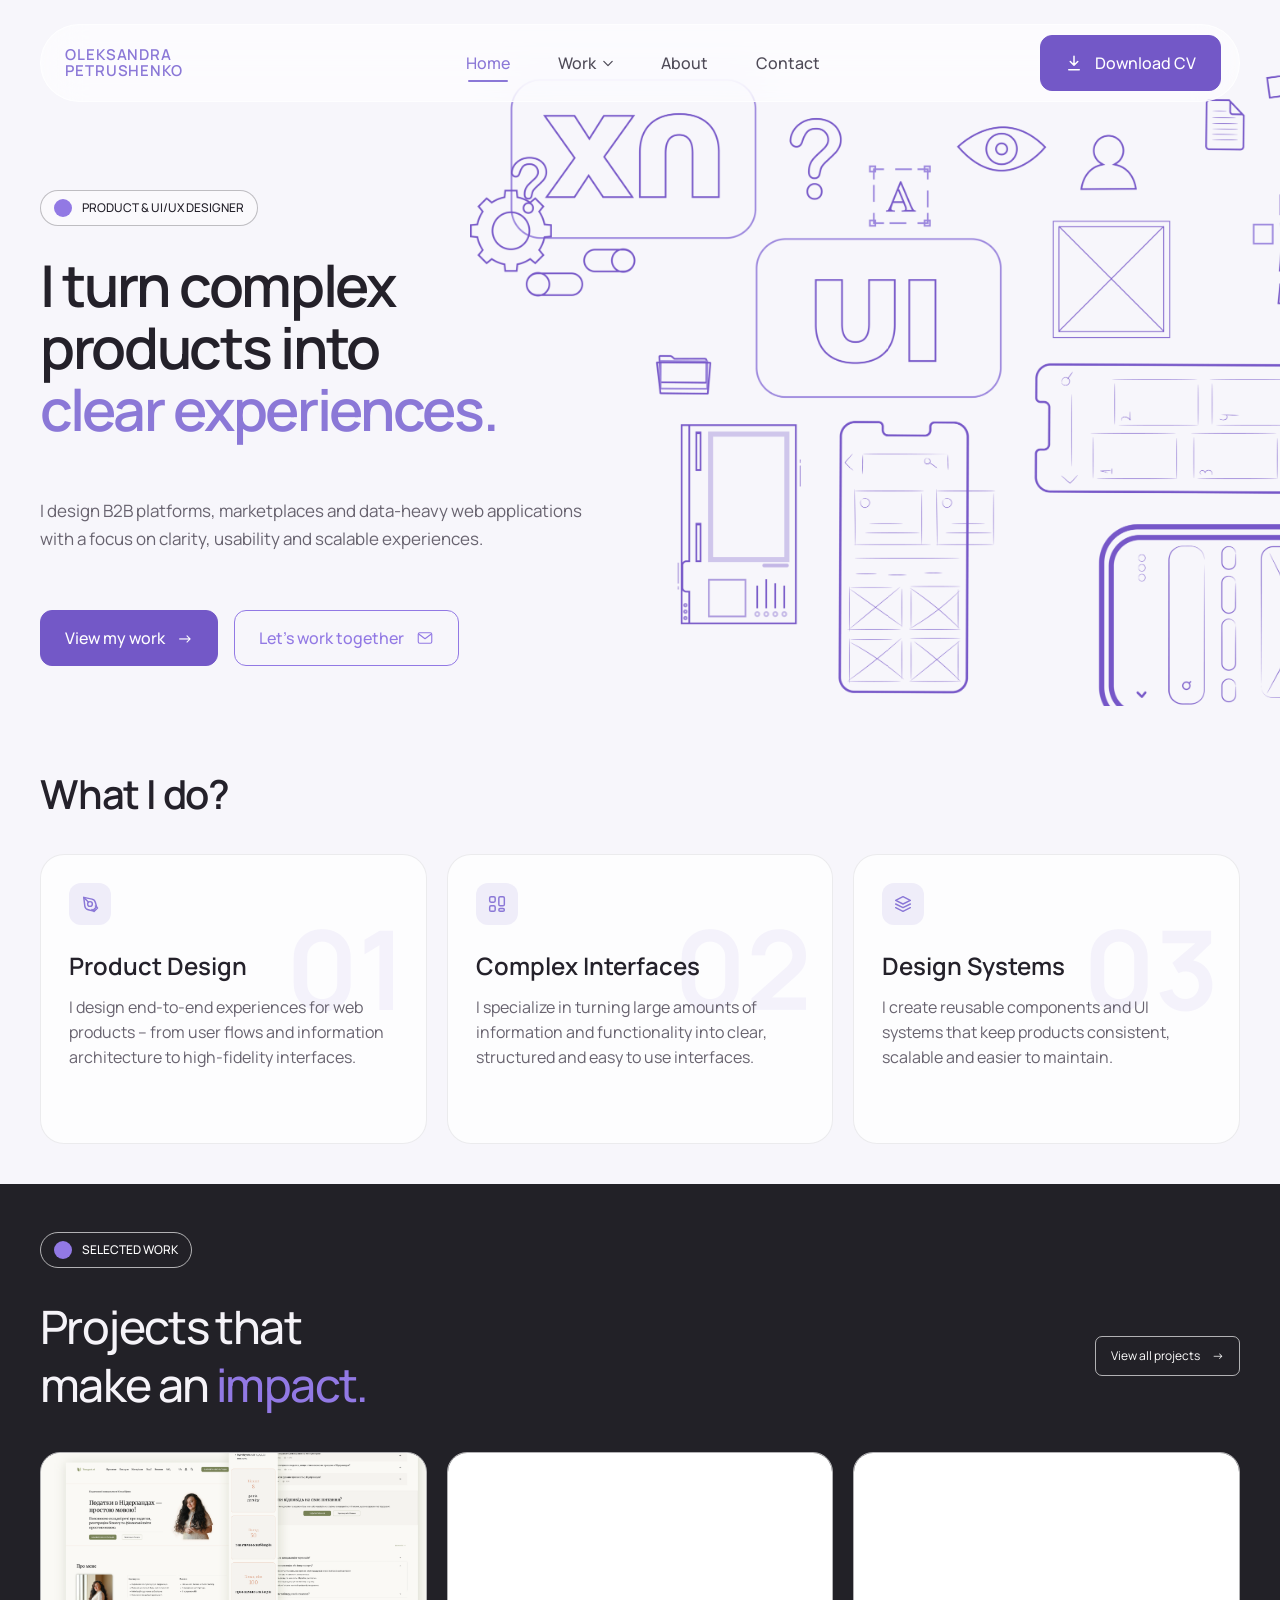
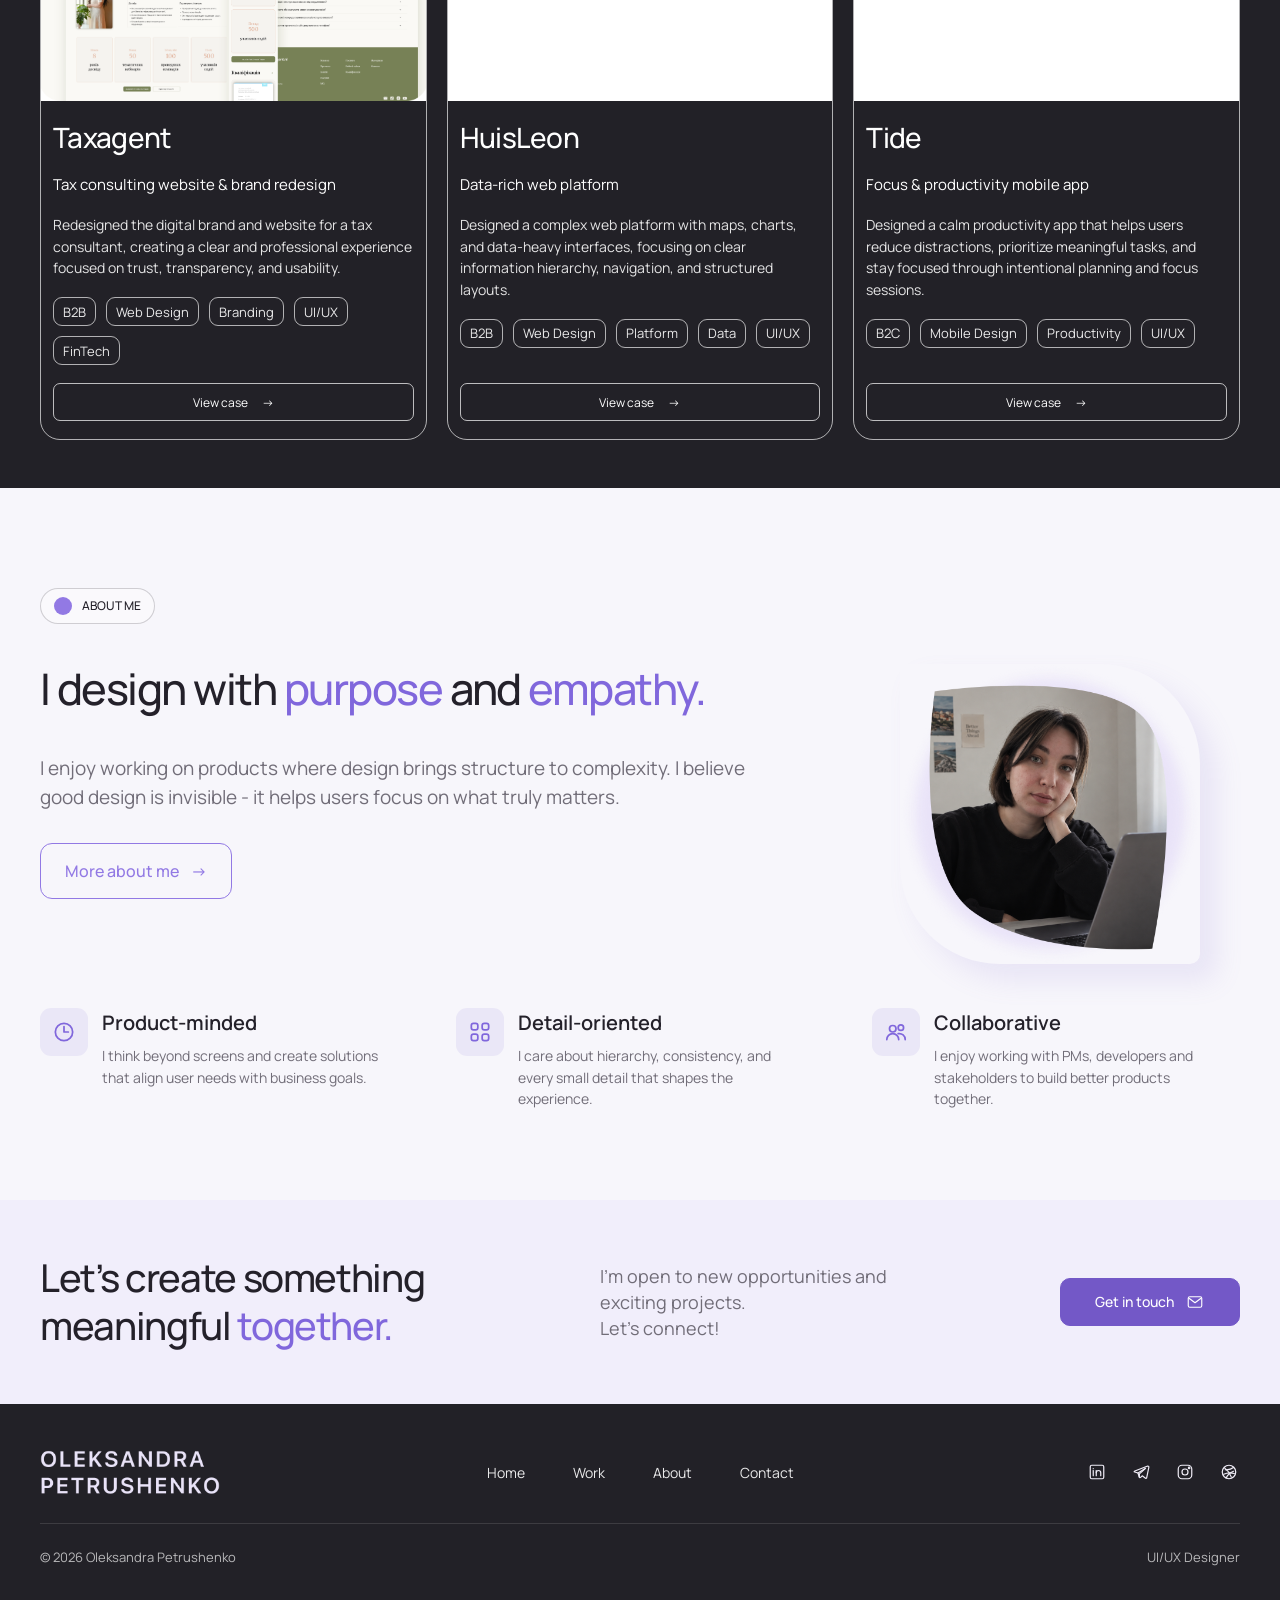
==== commit cc29cc06: "Add portfolio animations and homepage preloader" ====
--- a/index.html
+++ b/index.html
@@ -14,10 +14,57 @@
     <link rel="icon" href="/wp-content/uploads/2026/10/mini-logo-300x300.png" sizes="192x192">
     <link rel="apple-touch-icon" href="/wp-content/uploads/2026/10/mini-logo-300x300.png">
     <meta name="msapplication-TileImage" content="/wp-content/uploads/2026/10/mini-logo-300x300.png">
+
+    <!-- Hide preloader when JavaScript is disabled -->
+    <noscript>
+        <style>
+            .op-preloader {
+                display: none !important;
+            }
+        </style>
+    </noscript>
+
     <link rel="stylesheet" href="/css/style.css">
 </head>
 
 <body>
+
+
+<!-- PRELOADER -->
+<div class="op-preloader" aria-hidden="true">
+
+    <span class="op-preloader__top">
+        PORTFOLIO / 2026
+    </span>
+
+    <div class="op-preloader__content">
+
+        <div class="op-preloader__monogram">
+            OP<span>.</span>
+        </div>
+
+        <div class="op-preloader__divider"></div>
+
+        <div class="op-preloader__name">
+            OLEKSANDRA PETRUSHENKO
+        </div>
+
+        <div class="op-preloader__role">
+            UI/UX & PRODUCT DESIGN
+        </div>
+
+        <div class="op-preloader__progress">
+            <span></span>
+        </div>
+
+    </div>
+
+    <span class="op-preloader__bottom">
+        DESIGN WITH INTENTION
+    </span>
+
+</div>
+
 
 <!-- ===== HEADER ===== -->
 
--- a/css/style.css
+++ b/css/style.css
@@ -1,6691 +1,15 @@
-/* =========================================================
-   BASE
-   ========================================================= */
-
-@font-face {
-    font-family: "Manrope";
-    font-style: normal;
-    font-weight: 200;
-    font-display: fallback;
-    src: url("/wp-content/uploads/fonts/xn7_YHE41ni1AdIRqAuZuw1Bx9mbZk59FO_A87jxeN7B.woff2") format("woff2");
-}
-
-@font-face {
-    font-family: "Manrope";
-    font-style: normal;
-    font-weight: 300;
-    font-display: fallback;
-    src: url("/wp-content/uploads/fonts/xn7_YHE41ni1AdIRqAuZuw1Bx9mbZk6jFO_A87jxeN7B.woff2") format("woff2");
-}
-
-@font-face {
-    font-family: "Manrope";
-    font-style: normal;
-    font-weight: 400;
-    font-display: fallback;
-    src: url("/wp-content/uploads/fonts/xn7_YHE41ni1AdIRqAuZuw1Bx9mbZk79FO_A87jxeN7B.woff2") format("woff2");
-}
-
-@font-face {
-    font-family: "Manrope";
-    font-style: normal;
-    font-weight: 500;
-    font-display: fallback;
-    src: url("/wp-content/uploads/fonts/xn7_YHE41ni1AdIRqAuZuw1Bx9mbZk7PFO_A87jxeN7B.woff2") format("woff2");
-}
-
-@font-face {
-    font-family: "Manrope";
-    font-style: normal;
-    font-weight: 600;
-    font-display: fallback;
-    src: url("/wp-content/uploads/fonts/xn7_YHE41ni1AdIRqAuZuw1Bx9mbZk4jE-_A87jxeN7B.woff2") format("woff2");
-}
-
-@font-face {
-    font-family: "Manrope";
-    font-style: normal;
-    font-weight: 700;
-    font-display: fallback;
-    src: url("/wp-content/uploads/fonts/xn7_YHE41ni1AdIRqAuZuw1Bx9mbZk4aE-_A87jxeN7B.woff2") format("woff2");
-}
-
-@font-face {
-    font-family: "Manrope";
-    font-style: normal;
-    font-weight: 800;
-    font-display: fallback;
-    src: url("/wp-content/uploads/fonts/xn7_YHE41ni1AdIRqAuZuw1Bx9mbZk59E-_A87jxeN7B.woff2") format("woff2");
-}
-
-html {
-    box-sizing: border-box;
-}
-
-*,
-*::before,
-*::after {
-    box-sizing: inherit;
-}
-
-body {
-    margin: 0;
-    font-family: "Manrope", sans-serif;
-}
-
-
-/* =========================================================
-   HEADER
-   ========================================================= */
-
-.op-header {
-    position: fixed;
-    top: 0;
-    left: 0;
-
-    width: 100%;
-    z-index: 9999;
-
-    padding: 24px 40px 0;
-
-    background: transparent;
-
-    pointer-events: none;
-}
-
-.op-header__inner {
-    position: relative;
-
-    width: 100%;
-    max-width: 1280px;
-    min-height: 72px;
-
-    margin: 0 auto;
-    padding: 10px 18px 10px 24px;
-
-    display: grid;
-    grid-template-columns: 1fr auto 1fr;
-    align-items: center;
-
-    border: 1px solid rgba(255, 255, 255, 0.72);
-    border-radius: 999px;
-
-    background: rgba(255, 255, 255, 0.58);
-
-    backdrop-filter: blur(20px) saturate(130%);
-    -webkit-backdrop-filter: blur(20px) saturate(130%);
-
-    box-shadow: none;
-
-    pointer-events: auto;
-}
-
-
-/* =========================================================
-   LOGO
-   ========================================================= */
-
-.op-logo {
-    justify-self: start;
-
-    display: flex;
-    flex-direction: column;
-
-    color: #8b78d7;
-
-    font-family: "Manrope", sans-serif;
-    font-size: 15px;
-    font-weight: 600;
-    line-height: 1.05;
-    letter-spacing: 0.06em;
-
-    text-decoration: none;
-}
-
-
-/* =========================================================
-   DESKTOP NAVIGATION
-   ========================================================= */
-
-.op-nav {
-    justify-self: center;
-
-    display: flex;
-    align-items: center;
-
-    gap: 48px;
-}
-
-.op-nav__link {
-    position: relative;
-
-    color: #4f4b58;
-
-    font-family: "Manrope", sans-serif;
-    font-size: 16px;
-    font-weight: 500;
-
-    text-decoration: none;
-
-    transition: color 0.2s ease;
-}
-
-.op-nav__link:hover,
-.op-nav__link--active {
-    color: #8b78d7;
-}
-
-.op-nav__link--active::after {
-    content: "";
-
-    position: absolute;
-
-    left: 50%;
-    bottom: -8px;
-
-    width: 24px;
-    height: 2px;
-
-    border-radius: 10px;
-
-    background: #8b78d7;
-
-    transform: translateX(-50%);
-}
-
-/* Active line for Work dropdown */
-
-.op-nav-dropdown .op-nav__link--active::after {
-    left: 0;
-    right: auto;
-
-    width: 40px;
-
-    transform: translateX(0px);
-}
-
-/* Active navigation line */
-
-.op-nav__link--active::after {
-    left: 50%;
-    right: auto;
-
-    width: 40px;
-
-    transform: translateX(-50%);
-}
-
-/* =========================================================
-   WORK DROPDOWN
-   ========================================================= */
-
-.op-nav-dropdown {
-    position: relative;
-
-    display: flex;
-    align-items: center;
-}
-
-
-/* WORK + ARROW */
-
-.op-nav-dropdown__trigger {
-    display: inline-flex;
-    align-items: center;
-
-    gap: 7px;
-}
-
-.op-nav-dropdown__arrow {
-    display: block;
-
-    width: 10px;
-    height: 7px;
-
-    fill: none;
-    stroke: currentColor;
-    stroke-width: 1.5;
-    stroke-linecap: round;
-    stroke-linejoin: round;
-
-    transition: transform .2s ease;
-}
-
-
-/* DROPDOWN MENU */
-
-.op-nav-dropdown__menu {
-    position: absolute;
-
-    top: calc(100% + 18px);
-    left: 50%;
-
-    z-index: 100;
-
-    width: 190px;
-
-    padding: 10px;
-
-    display: flex;
-    flex-direction: column;
-
-    border: 1px solid rgba(255, 255, 255, .72);
-    border-radius: 18px;
-
-    background: rgba(255, 255, 255, .88);
-
-    box-shadow: 0 16px 40px rgba(36, 33, 42, .12);
-
-    backdrop-filter: blur(20px) saturate(130%);
-    -webkit-backdrop-filter: blur(20px) saturate(130%);
-
-    opacity: 0;
-    visibility: hidden;
-
-    transform: translate(-50%, -8px);
-
-    pointer-events: none;
-
-    transition: opacity .18s ease,
-    visibility .18s ease,
-    transform .18s ease;
-}
-
-
-/* INVISIBLE BRIDGE BETWEEN WORK AND MENU */
-
-.op-nav-dropdown__menu::before {
-    content: "";
-
-    position: absolute;
-
-    left: 0;
-    bottom: 100%;
-
-    width: 100%;
-    height: 20px;
-}
-
-
-/* PROJECT LINKS */
-
-.op-nav-dropdown__menu a {
-    display: flex;
-    align-items: center;
-
-    min-height: 42px;
-
-    padding: 0 14px;
-
-    border-radius: 10px;
-
-    color: #4F4B58;
-
-    font-size: 14px;
-    font-weight: 500;
-
-    text-decoration: none;
-
-    transition: color .18s ease,
-    background-color .18s ease;
-}
-
-.op-nav-dropdown__menu a:hover {
-    background: #F1EDFC;
-    color: #8067D6;
-}
-
-
-/* OPEN */
-
-.op-nav-dropdown:hover .op-nav-dropdown__menu,
-.op-nav-dropdown:focus-within .op-nav-dropdown__menu {
-    opacity: 1;
-    visibility: visible;
-
-    transform: translate(-50%, 0);
-
-    pointer-events: auto;
-}
-
-.op-nav-dropdown:hover .op-nav-dropdown__arrow,
-.op-nav-dropdown:focus-within .op-nav-dropdown__arrow {
-    transform: rotate(180deg);
-}
-
-
-/* =========================================================
-   DOWNLOAD CV
-   ========================================================= */
-
-.op-cv {
-    justify-self: end;
-
-    display: inline-flex;
-    align-items: center;
-    justify-content: center;
-
-    gap: 12px;
-
-    min-height: 56px;
-    padding: 0 24px;
-
-    border: 1px solid #9279e4;
-    border-radius: 12px;
-
-    background: #9279e4;
-    color: #ffffff;
-
-    font-family: "Manrope", sans-serif;
-    font-size: 16px;
-    font-weight: 500;
-    line-height: 1;
-
-    text-decoration: none;
-
-    transition: background-color 0.18s ease,
-    border-color 0.18s ease,
-    color 0.18s ease,
-    transform 0.18s ease;
-}
-
-.op-cv__icon {
-    display: block;
-
-    width: 18px;
-    height: 18px;
-
-    flex: 0 0 18px;
-}
-
-.op-cv:hover {
-    background: #8b70df;
-    border-color: #8b70df;
-    color: #ffffff;
-
-    transform: translateY(-1px);
-}
-
-.op-cv:active {
-    background: #7c5fd2;
-    border-color: #7c5fd2;
-    color: #ffffff;
-
-    transform: translateY(0);
-}
-
-.op-cv:focus-visible {
-    outline: 3px solid rgba(146, 121, 228, 0.28);
-    outline-offset: 3px;
-}
-
-
-/* =========================================================
-   MOBILE ELEMENTS — HIDDEN ON DESKTOP
-   ========================================================= */
-
-.op-menu-toggle,
-.op-mobile-menu {
-    display: none;
-}
-
-
-/* =========================================================
-   HEADER — TABLET / MOBILE
-   ========================================================= */
-
-@media (max-width: 900px) {
-
-    .op-header {
-        padding: 20px 20px 0;
-    }
-
-    .op-header__inner {
-        position: relative;
-
-        display: flex;
-        align-items: center;
-        justify-content: space-between;
-
-        width: 100%;
-        min-height: 64px;
-
-        padding: 10px 12px 10px 20px;
-
-        border-radius: 999px;
-    }
-
-    .op-nav,
-    .op-cv {
-        display: none;
-    }
-
-    .op-logo {
-        position: relative;
-        z-index: 20;
-
-        flex-shrink: 0;
-    }
-
-
-    /* BURGER */
-    .op-menu-toggle {
-        position: relative;
-        z-index: 20;
-
-        display: flex;
-        flex-direction: column;
-        align-items: center;
-        justify-content: center;
-
-        width: 44px;
-        height: 44px;
-
-        flex: 0 0 44px;
-
-        gap: 6px;
-
-        margin: 0;
-        padding: 0;
-
-        border: 0;
-        border-radius: 50%;
-
-        background: #8b78d7;
-
-        cursor: pointer;
-
-        appearance: none;
-        -webkit-appearance: none;
-    }
-
-    .op-menu-toggle span {
-        display: block;
-
-        width: 19px;
-        height: 2px;
-
-        flex: 0 0 2px;
-
-        margin: 0;
-        padding: 0;
-
-        border-radius: 10px;
-
-        background: #ffffff;
-
-        transition: transform 0.25s ease,
-        opacity 0.25s ease,
-        background-color 0.25s ease;
-    }
-
-
-    /* BURGER → X */
-    .op-header.is-menu-open .op-menu-toggle {
-        background: transparent;
-    }
-
-    .op-header.is-menu-open .op-menu-toggle span {
-        background: #8067d6;
-    }
-
-    .op-header.is-menu-open .op-menu-toggle span:first-child {
-        transform: translateY(4px) rotate(45deg);
-    }
-
-    .op-header.is-menu-open .op-menu-toggle span:last-child {
-        transform: translateY(-4px) rotate(-45deg);
-    }
-
-
-    /* FULLSCREEN MOBILE MENU */
-    .op-mobile-menu {
-        position: fixed;
-
-        top: 0;
-        left: 0;
-        z-index: 10;
-
-        width: 100%;
-        height: 100vh;
-        height: 100dvh;
-
-        padding: 120px 40px 54px;
-
-        display: flex;
-        flex-direction: column;
-        align-items: center;
-        justify-content: space-between;
-
-        overflow-y: auto;
-
-        border: 0;
-        border-radius: 0;
-
-        background: #f8f7f4;
-
-        backdrop-filter: none;
-        -webkit-backdrop-filter: none;
-
-        box-shadow: none;
-
-        opacity: 0;
-        visibility: hidden;
-
-        pointer-events: none;
-
-        transform: none;
-
-        transition: opacity 0.25s ease,
-        visibility 0.25s ease;
-    }
-
-    .op-header.is-menu-open .op-mobile-menu {
-        opacity: 1;
-        visibility: visible;
-
-        pointer-events: auto;
-    }
-
-
-    /* MOBILE NAVIGATION */
-    .op-mobile-nav {
-        width: 100%;
-        max-width: 420px;
-
-        display: flex;
-        flex-direction: column;
-        align-items: center;
-
-        gap: 0;
-    }
-
-    .op-mobile-nav a {
-        position: relative;
-
-        width: auto;
-        min-height: 0;
-
-        margin: 0 0 24px;
-        padding: 0 0 8px;
-
-        display: inline-flex;
-        align-items: center;
-        justify-content: center;
-
-        border: 0;
-
-        color: #24212a;
-
-        font-family: "Manrope", sans-serif;
-        font-size: 22px;
-        font-weight: 500;
-        line-height: 1;
-
-        text-align: center;
-        text-decoration: none;
-    }
-
-    .op-mobile-nav a:last-child {
-        margin-bottom: 0;
-    }
-
-    .op-mobile-nav a:first-child {
-        border-top: 0;
-    }
-
-    .op-mobile-nav a span {
-        display: none;
-    }
-
-    .op-mobile-nav__active {
-        color: #24212a !important;
-    }
-
-    .op-mobile-nav__active::after {
-        content: "";
-
-        position: absolute;
-
-        left: 50%;
-        bottom: 0;
-
-        width: 40px;
-        height: 2px;
-
-        border-radius: 999px;
-
-        background: #8067d6;
-
-        transform: translateX(-50%);
-    }
-
-    /* MOBILE DOWNLOAD CV */
-    .op-mobile-cv {
-        width: auto;
-        min-width: 230px;
-        min-height: 58px;
-
-        margin-top: 0;
-        padding: 0 28px;
-
-        display: inline-flex;
-        align-items: center;
-        justify-content: center;
-
-        gap: 14px;
-
-        border: 1px solid #9279e4;
-        border-radius: 12px;
-
-        background: #9279e4;
-        color: #ffffff;
-
-        font-family: "Manrope", sans-serif;
-        font-size: 18px;
-        font-weight: 500;
-        line-height: 1;
-
-        text-decoration: none;
-
-        transition: background-color 0.18s ease,
-        border-color 0.18s ease,
-        color 0.18s ease,
-        transform 0.18s ease;
-    }
-
-    .op-mobile-cv svg {
-        display: block;
-
-        width: 20px;
-        height: 20px;
-
-        flex: 0 0 20px;
-    }
-
-    .op-mobile-cv:hover {
-        background: #8b70df;
-        border-color: #8b70df;
-        color: #ffffff;
-
-        transform: translateY(-1px);
-    }
-
-    .op-mobile-cv:active {
-        background: #7c5fd2;
-        border-color: #7c5fd2;
-        color: #ffffff;
-
-        transform: translateY(0);
-    }
-
-    .op-mobile-cv:focus-visible {
-        outline: 3px solid rgba(146, 121, 228, 0.28);
-        outline-offset: 3px;
-    }
-
-
-    /* BOTTOM PURPLE LINE */
-    .op-mobile-menu::after {
-        content: "";
-
-        position: absolute;
-
-        left: 40px;
-        right: 40px;
-        bottom: 36px;
-
-        height: 3px;
-
-        background: #8067d6;
-    }
-}
-
-
-/* =========================================================
-   HEADER — SMALL MOBILE
-   ========================================================= */
-
-@media (max-width: 520px) {
-
-    .op-header {
-        top: 8px;
-
-        padding: 0 12px;
-    }
-
-    .op-header__inner {
-        min-height: 60px;
-
-        padding: 8px 9px 8px 16px;
-
-        border-radius: 999px;
-    }
-
-    .op-logo {
-        font-size: 12px;
-    }
-
-    .op-menu-toggle {
-        width: 42px;
-        height: 42px;
-
-        flex: 0 0 42px;
-    }
-
-    .op-menu-toggle span {
-        width: 18px;
-    }
-
-    .op-mobile-menu {
-        top: 0;
-
-        padding: 130px 20px 42px;
-
-        gap: 0;
-
-        border-radius: 0;
-    }
-
-    .op-mobile-nav {
-        width: 100%;
-    }
-
-    .op-mobile-nav a {
-        min-height: 0;
-
-        margin-bottom: 62px;
-        padding-bottom: 13px;
-
-        font-size: 25px;
-    }
-
-    .op-mobile-nav__active::after {
-        width: 68px;
-        height: 3px;
-    }
-
-    .op-mobile-cv {
-        width: auto;
-        min-width: 210px;
-        min-height: 56px;
-
-        padding: 0 24px;
-
-        font-size: 16px;
-        font-weight: 500;
-    }
-
-    .op-mobile-menu::after {
-        left: 20px;
-        right: 20px;
-        bottom: 28px;
-    }
-}
-
-/* =========================================================
-   HOME — HERO
-   ========================================================= */
-
-.op-hero {
-    position: relative;
-
-    width: 100%;
-
-    padding: 150px 40px 40px;
-
-    background: #f7f6fb;
-
-    overflow: hidden;
-}
-
-.op-hero__inner {
-    position: relative;
-
-    width: 100%;
-    max-width: 1280px;
-    min-height: 500px;
-
-    margin: 0 auto;
-}
-
-.op-hero__content {
-    position: relative;
-    z-index: 2;
-
-    width: 52%;
-    max-width: 650px;
-
-    padding-top: 40px;
-}
-
-
-/* =========================================================
-   HOME — HERO LABEL
-   ========================================================= */
-
-.op-hero__label {
-    display: inline-flex;
-    align-items: center;
-
-    gap: 10px;
-
-    margin-bottom: 28px;
-    padding: 8px 13px;
-
-    border: 1px solid rgba(36, 33, 42, 0.28);
-    border-radius: 999px;
-
-    background: rgba(255, 255, 255, 0.35);
-
-    color: #24212a;
-
-    font-family: "Manrope", sans-serif;
-    font-size: 12px;
-    font-weight: 500;
-    line-height: 1;
-}
-
-.op-hero__label-dot {
-    display: block;
-
-    width: 18px;
-    height: 18px;
-
-    flex: 0 0 18px;
-
-    border-radius: 50%;
-
-    background: #9279e4;
-}
-
-
-/* =========================================================
-   HOME — HERO TITLE
-   ========================================================= */
-
-.op-hero__title {
-    margin: 0;
-
-    color: #24212a;
-
-    font-family: "Manrope", sans-serif;
-
-    font-size: clamp(48px, 4.5vw, 72px);
-    font-weight: 600;
-
-    line-height: 1.08;
-    letter-spacing: -0.04em;
-}
-
-.op-hero__title span {
-    color: #8b78d7;
-}
-
-
-/* =========================================================
-   HOME — HERO DESCRIPTION
-   ========================================================= */
-
-.op-hero__text {
-    max-width: 570px;
-
-    margin: 56px 0 0;
-
-    color: #68636F;
-
-    font-family: "Manrope", sans-serif;
-    font-size: 17px;
-    font-weight: 400;
-
-    line-height: 1.7;
-}
-
-
-/* =========================================================
-   HOME — HERO ACTIONS
-   ========================================================= */
-
-.op-hero__actions {
-    display: flex;
-    align-items: center;
-
-    gap: 16px;
-
-    margin-top: 56px;
-}
-
-.op-hero__primary,
-.op-hero__secondary,
-.op-about__button {
-    display: inline-flex;
-    align-items: center;
-    justify-content: center;
-
-    gap: 12px;
-
-    min-height: 56px;
-    padding: 0 24px;
-
-    border-radius: 12px;
-
-    font-family: "Manrope", sans-serif;
-    font-size: 16px;
-    font-weight: 500;
-    line-height: 1;
-
-    text-decoration: none;
-
-    transition: background-color 0.18s ease,
-    border-color 0.18s ease,
-    color 0.18s ease,
-    transform 0.18s ease;
-}
-
-
-/* PRIMARY */
-
-.op-hero__primary {
-    border: 1px solid #7358c7;
-
-    background: #7358c7;
-    color: #ffffff;
-}
-
-.op-hero__primary:hover {
-    background: #674bbd;
-    border-color: #674bbd;
-    color: #ffffff;
-
-    transform: translateY(-1px);
-}
-
-.op-hero__primary:active {
-    background: #5d42ad;
-    border-color: #5d42ad;
-    color: #ffffff;
-
-    transform: translateY(0);
-}
-
-/* SECONDARY */
-
-.op-hero__secondary,
-.op-about__button {
-    border: 1px solid #9279e4;
-
-    background: transparent;
-    color: #9279e4;
-}
-
-.op-hero__secondary:hover,
-.op-about__button:hover {
-    background: #f1edfc;
-    border-color: #9279e4;
-    color: #8067d6;
-
-    transform: translateY(-1px);
-}
-
-.op-hero__secondary:active,
-.op-about__button:active {
-    background: #e8e1fa;
-    border-color: #8067d6;
-    color: #8067d6;
-
-    transform: translateY(0);
-}
-
-.op-about__button {
-    margin-top: 32px;
-}
-
-.op-hero__secondary-icon {
-    display: block;
-
-    width: 18px;
-    height: 18px;
-
-    flex: 0 0 18px;
-
-    fill: none;
-    stroke: currentColor;
-
-    stroke-width: 1.5;
-    stroke-linecap: round;
-    stroke-linejoin: round;
-}
-
-.op-hero__primary:focus-visible,
-.op-hero__secondary:focus-visible,
-.op-about__button:focus-visible {
-    outline: 3px solid rgba(146, 121, 228, 0.28);
-    outline-offset: 3px;
-}
-
-
-/* =========================================================
-   HOME — HERO ILLUSTRATION
-   ========================================================= */
-
-.op-hero__visual {
-    position: absolute;
-
-    z-index: 1;
-
-    top: -100px;
-    left: 430px;
-
-    width: 1050px;
-    height: 700px;
-
-    display: flex;
-    align-items: center;
-    justify-content: center;
-
-    pointer-events: none;
-}
-
-.op-hero__image {
-    display: block;
-
-    width: 100%;
-    max-width: none;
-    height: auto;
-
-    object-fit: contain;
-}
-
-
-/* =========================================================
-   HOME — HERO TABLET
-   ========================================================= */
-
-@media (max-width: 900px) {
-
-    .op-hero {
-        padding: 110px 24px 64px;
-    }
-
-    .op-hero__inner {
-        min-height: auto;
-
-        display: flex;
-        flex-direction: column;
-
-        gap: 48px;
-    }
-
-    .op-hero__content {
-        width: 100%;
-        max-width: 700px;
-
-        padding-top: 0;
-    }
-
-    .op-hero__visual {
-        position: relative;
-
-        top: auto;
-        left: auto;
-
-        width: 100%;
-        height: auto;
-        min-height: 400px;
-
-        display: flex;
-        align-items: center;
-        justify-content: center;
-    }
-
-    .op-hero__image {
-        width: min(850px, 110vw);
-        max-width: none;
-
-        height: auto;
-    }
-}
-
-
-/* =========================================================
-   HOME — HERO MOBILE
-   ========================================================= */
-
-@media (max-width: 700px) {
-
-    .op-hero {
-        padding: 100px 20px 32px;
-    }
-
-    .op-hero__inner {
-        display: flex;
-        flex-direction: column;
-
-        gap: 32px;
-
-        min-height: auto;
-    }
-
-    .op-hero__content {
-        width: 100%;
-        max-width: none;
-
-        padding-top: 24px;
-    }
-
-    .op-hero__label {
-        margin-bottom: 28px;
-        padding: 7px 11px;
-
-        gap: 8px;
-
-        font-size: 11px;
-    }
-
-    .op-hero__label-dot {
-        width: 16px;
-        height: 16px;
-
-        flex: 0 0 16px;
-    }
-
-    .op-hero__title {
-        font-size: clamp(40px, 11.5vw, 52px);
-        line-height: 1.07;
-        letter-spacing: -0.045em;
-    }
-
-    .op-hero__text {
-        width: 100%;
-        max-width: none;
-
-        margin-top: 36px;
-
-        font-size: 16px;
-        line-height: 1.55;
-    }
-
-    .op-hero .op-hero__actions {
-        display: flex;
-        flex-direction: column;
-        align-items: stretch;
-
-        width: 100%;
-
-        gap: 12px;
-
-        margin-top: 36px;
-    }
-
-    .op-hero .op-hero__primary,
-    .op-hero .op-hero__secondary {
-        display: flex;
-
-        width: 100%;
-        max-width: none;
-        min-height: 56px;
-
-        margin: 0;
-        padding: 0 24px;
-
-        align-items: center;
-        justify-content: center;
-
-        gap: 12px;
-
-        border-radius: 12px;
-
-        font-size: 16px;
-        font-weight: 500;
-        line-height: 1;
-
-        white-space: nowrap;
-    }
-
-    .op-about__button {
-        display: flex;
-
-        width: 100%;
-        max-width: none;
-        min-height: 56px;
-
-        margin-top: 32px;
-        padding: 0 24px;
-
-        align-items: center;
-        justify-content: center;
-
-        gap: 12px;
-
-        border-radius: 12px;
-
-        font-size: 16px;
-        font-weight: 500;
-        line-height: 1;
-    }
-
-    .op-hero__visual {
-        position: relative;
-
-        top: auto;
-        left: auto;
-
-        width: calc(100% + 40px);
-        height: auto;
-        min-height: 0;
-
-        margin-top: 12px;
-        margin-left: -20px;
-
-        overflow: hidden;
-    }
-
-    .op-hero__image {
-        display: block;
-
-        width: 115%;
-        max-width: none;
-        height: auto;
-
-        margin-left: -7.5%;
-
-        object-fit: contain;
-    }
-}
-
-/* =========================================================
-   HOME — WHAT I DO
-   ========================================================= */
-
-.op-services {
-    width: 100%;
-
-    padding: 64px 40px 40px;
-
-    background: #f7f6fb;
-}
-
-.op-services__inner {
-    width: 100%;
-    max-width: 1280px;
-
-    margin: 0 auto;
-}
-
-.op-services__title {
-    margin: 0 0 36px;
-
-    color: #24212a;
-
-    font-family: "Manrope", sans-serif;
-    font-size: 40px;
-    font-weight: 600;
-    line-height: 1.2;
-    letter-spacing: -0.03em;
-}
-
-
-/* =========================================================
-   SERVICES GRID
-   ========================================================= */
-
-.op-services__grid {
-    display: grid;
-    grid-template-columns: repeat(3, 1fr);
-
-    gap: 20px;
-}
-
-
-/* =========================================================
-   SERVICE CARD
-   ========================================================= */
-
-.op-service-card {
-    position: relative;
-
-    min-height: 290px;
-
-    padding: 28px;
-
-    overflow: hidden;
-
-    border: 1px solid rgba(36, 33, 42, 0.08);
-    border-radius: 24px;
-
-    background: rgba(255, 255, 255, 0.72);
-
-    font-family: "Manrope", sans-serif;
-}
-
-.op-service-card__icon {
-    width: 42px;
-    height: 42px;
-
-    display: flex;
-    align-items: center;
-    justify-content: center;
-
-    margin-bottom: 26px;
-
-    border-radius: 12px;
-
-    background: rgba(139, 120, 215, 0.12);
-
-    color: #8b78d7;
-}
-
-.op-service-card__icon svg {
-    width: 22px;
-    height: 22px;
-
-    fill: none;
-    stroke: currentColor;
-
-    stroke-width: 1.6;
-    stroke-linecap: round;
-    stroke-linejoin: round;
-}
-
-.op-service-card__number {
-    position: absolute;
-
-    top: 58px;
-    right: 20px;
-
-    color: rgba(139, 120, 215, 0.08);
-
-    font-size: 110px;
-    font-weight: 700;
-    line-height: 1;
-}
-
-.op-service-card h3 {
-    position: relative;
-    z-index: 1;
-
-    margin: 0 0 14px;
-
-    color: #24212a;
-
-    font-size: 24px;
-    font-weight: 600;
-    line-height: 1.25;
-}
-
-.op-service-card p {
-    position: relative;
-    z-index: 1;
-
-    max-width: 340px;
-
-    margin: 0;
-
-    color: #68636F;
-
-    font-size: 16px;
-    font-weight: 400;
-    line-height: 1.55;
-}
-
-
-/* =========================================================
-   WHAT I DO — TABLET
-   ========================================================= */
-
-@media (max-width: 900px) {
-
-    .op-services {
-        padding: 64px 24px 72px;
-    }
-
-    .op-services__grid {
-        grid-template-columns: 1fr;
-    }
-
-    .op-service-card {
-        min-height: 250px;
-    }
-}
-
-
-/* =========================================================
-   WHAT I DO — MOBILE
-   ========================================================= */
-
-@media (max-width: 520px) {
-
-    .op-services {
-        padding: 56px 20px 64px;
-    }
-
-    .op-services__title {
-        margin-bottom: 28px;
-
-        font-size: 32px;
-    }
-
-    .op-service-card {
-        padding: 24px;
-
-        border-radius: 20px;
-    }
-
-    .op-service-card h3 {
-        font-size: 21px;
-    }
-
-    .op-service-card p {
-        font-size: 15px;
-    }
-}
-
-
-/* =========================================================
-   HOME — SELECTED WORK
-   ========================================================= */
-
-.op-work {
-    width: 100%;
-
-    padding: 48px 40px;
-
-    background: #222127;
-
-    font-family: "Manrope", sans-serif;
-}
-
-.op-work__inner {
-    width: 100%;
-    max-width: 1280px;
-
-    margin: 0 auto;
-}
-
-
-/* =========================================================
-   SELECTED WORK — LABEL
-   ========================================================= */
-
-.op-work__label {
-    display: inline-flex;
-    align-items: center;
-
-    gap: 10px;
-
-    padding: 8px 13px;
-
-    border: 1px solid rgba(255, 255, 255, 0.65);
-    border-radius: 999px;
-
-    color: #ffffff;
-
-    font-size: 12px;
-    font-weight: 500;
-    line-height: 1;
-}
-
-.op-work__label-dot {
-    display: block;
-
-    width: 18px;
-    height: 18px;
-
-    flex: 0 0 18px;
-
-    border-radius: 50%;
-
-    background: #9279e4;
-}
-
-
-/* =========================================================
-   SELECTED WORK — HEADER
-   ========================================================= */
-
-.op-work__header {
-    display: flex;
-    align-items: center;
-    justify-content: space-between;
-
-    gap: 40px;
-
-    margin-top: 30px;
-    margin-bottom: 38px;
-}
-
-.op-work__title {
-    width: 520px;
-    max-width: 100%;
-
-    margin: 0;
-
-    color: #f5f3f8;
-
-    font-size: clamp(38px, 3.6vw, 52px);
-    font-weight: 500;
-    line-height: 1.25;
-    letter-spacing: -0.035em;
-}
-
-.op-work__title span {
-    color: #9279e4;
-}
-
-
-/* =========================================================
-   VIEW ALL PROJECTS
-   ========================================================= */
-
-.op-work__all {
-    display: inline-flex;
-    align-items: center;
-    justify-content: center;
-
-    gap: 12px;
-
-    min-height: 40px;
-
-    padding: 0 15px;
-
-    border: 1px solid rgba(255, 255, 255, 0.65);
-    border-radius: 7px;
-
-    color: #ffffff;
-
-    font-size: 12px;
-    font-weight: 400;
-
-    text-decoration: none;
-
-    transition: background 0.2s ease,
-    border-color 0.2s ease;
-}
-
-.op-work__all:hover {
-    background: rgba(255, 255, 255, 0.07);
-
-    border-color: #ffffff;
-}
-
-
-/* =========================================================
-   SELECTED WORK — PROJECT GRID
-   ========================================================= */
-
-.op-work__grid {
-    display: grid;
-
-    grid-template-columns: repeat(3, minmax(0, 1fr));
-
-    gap: 20px;
-}
-
-
-/* =========================================================
-   PROJECT CARD
-   ========================================================= */
-
-.op-project-card {
-    min-width: 0;
-
-    overflow: hidden;
-
-    display: flex;
-    flex-direction: column;
-
-    border: 1px solid rgba(255, 255, 255, 0.65);
-    border-radius: 20px;
-
-    background: transparent;
-}
-
-
-/* IMAGE */
-
-.op-project-card__image-wrap {
-    width: 100%;
-
-    aspect-ratio: 1.55 / 1;
-
-    overflow: hidden;
-
-    background: #ffffff;
-}
-
-.op-project-card__image {
-    display: block;
-
-    width: 100%;
-    height: 100%;
-
-    object-fit: cover;
-
-    transition: transform 0.4s ease;
-}
-
-.op-project-card:hover .op-project-card__image {
-    transform: scale(1.025);
-}
-
-
-/* CONTENT */
-
-.op-project-card__content {
-    flex: 1;
-
-    display: flex;
-    flex-direction: column;
-
-    padding: 20px 12px 18px;
-}
-
-.op-project-card h3 {
-    margin: 0;
-
-    color: #ffffff;
-
-    font-size: 28px;
-    font-weight: 500;
-    line-height: 1.2;
-    letter-spacing: -0.025em;
-}
-
-.op-project-card__subtitle {
-    margin: 20px 0 0;
-
-    color: #ffffff;
-
-    font-size: 15px;
-    font-weight: 400;
-    line-height: 1.45;
-}
-
-.op-project-card__description {
-    margin: 18px 0 0;
-
-    color: rgba(255, 255, 255, 0.88);
-
-    font-size: 14px;
-    font-weight: 400;
-    line-height: 1.55;
-}
-
-
-/* TAGS */
-
-.op-project-card__tags {
-    display: flex;
-    flex-wrap: wrap;
-
-    gap: 10px;
-
-    margin-top: 18px;
-}
-
-.op-project-card__tags span {
-    display: inline-flex;
-    align-items: center;
-    justify-content: center;
-
-    min-height: 29px;
-
-    padding: 0 9px;
-
-    border: 1px solid rgba(255, 255, 255, 0.65);
-    border-radius: 9px;
-
-    color: rgba(255, 255, 255, 0.9);
-
-    font-size: 13px;
-    font-weight: 400;
-
-    white-space: nowrap;
-}
-
-
-/* VIEW CASE BUTTON */
-
-.op-project-card__button {
-    width: 100%;
-    min-height: 38px;
-
-    margin-top: auto;
-    padding: 0 16px;
-
-    display: flex;
-    align-items: center;
-    justify-content: center;
-
-    gap: 14px;
-
-    border: 1px solid rgba(255, 255, 255, 0.7);
-    border-radius: 7px;
-
-    color: #ffffff;
-
-    font-size: 12px;
-    font-weight: 400;
-
-    text-decoration: none;
-
-    transition: background 0.2s ease,
-    border-color 0.2s ease;
-}
-
-.op-project-card__tags + .op-project-card__button {
-    margin-top: 18px;
-}
-
-.op-project-card__button:hover {
-    background: #8b78d7;
-
-    border-color: #8b78d7;
-}
-
-
-/* =========================================================
-   SELECTED WORK — TABLET
-   ========================================================= */
-
-@media (max-width: 900px) {
-
-    .op-work {
-        padding: 72px 24px;
-    }
-
-    .op-work__grid {
-        grid-template-columns: repeat(2, minmax(0, 1fr));
-    }
-
-    .op-work__header {
-        margin-bottom: 36px;
-    }
-}
-
-
-/* =========================================================
-   SELECTED WORK — MOBILE
-   ========================================================= */
-
-@media (max-width: 600px) {
-
-    .op-work {
-        padding: 56px 20px 64px;
-    }
-
-    .op-work__header {
-        flex-direction: column;
-        align-items: flex-start;
-
-        gap: 24px;
-
-        margin-top: 26px;
-        margin-bottom: 36px;
-    }
-
-    .op-work__title {
-        font-size: 38px;
-    }
-
-    .op-work__grid {
-        grid-template-columns: 1fr;
-
-        gap: 24px;
-    }
-
-    .op-project-card {
-        border-radius: 18px;
-    }
-
-    .op-project-card h3 {
-        font-size: 26px;
-    }
-
-    .op-work__all {
-        width: 100%;
-        min-height: 48px;
-    }
-}
-
-/* =========================================================
-   HOME — ABOUT ME
-   ========================================================= */
-
-.op-about {
-    width: 100%;
-
-    padding: 100px 40px 90px;
-
-    background: #f7f6fb;
-
-    font-family: "Manrope", sans-serif;
-}
-
-.op-about__inner {
-    width: 100%;
-    max-width: 1280px;
-
-    margin: 0 auto;
-}
-
-
-/* =========================================================
-   ABOUT — LABEL
-   ========================================================= */
-
-.op-about__label {
-    display: inline-flex;
-    align-items: center;
-
-    gap: 10px;
-
-    padding: 8px 13px;
-
-    border: 1px solid rgba(36, 33, 42, 0.20);
-    border-radius: 999px;
-
-    background: rgba(255, 255, 255, 0.35);
-
-    color: #24212a;
-
-    font-size: 12px;
-    font-weight: 500;
-    line-height: 1;
-}
-
-.op-about__label-dot {
-    display: block;
-
-    width: 18px;
-    height: 18px;
-
-    flex: 0 0 18px;
-
-    border-radius: 50%;
-
-    background: #9279e4;
-}
-
-
-/* =========================================================
-   ABOUT — TOP
-   ========================================================= */
-
-.op-about__top {
-    position: relative;
-
-    display: grid;
-    grid-template-columns: minmax(0, 1fr) 340px;
-
-    gap: 35px;
-
-    align-items: start;
-
-    margin-top: 40px;
-}
-
-.op-about__main {
-    min-width: 0;
-}
-
-
-/* =========================================================
-   ABOUT — TITLE
-   ========================================================= */
-
-.op-about__title {
-    margin: 0;
-
-    color: #24212a;
-
-    font-size: clamp(36px, 3.4vw, 50px);
-    font-weight: 500;
-    line-height: 1.15;
-    letter-spacing: -0.035em;
-
-    white-space: nowrap;
-}
-
-.op-about__title span {
-    color: #8067dc;
-}
-
-
-/* =========================================================
-   ABOUT — INTRO
-   ========================================================= */
-
-.op-about__intro {
-    max-width: 720px;
-
-    margin: 40px 0 0;
-
-    color: #716d78;
-
-    font-size: 19px;
-    font-weight: 400;
-    line-height: 1.5;
-}
-
-
-/* =========================================================
-   ABOUT — PHOTO
-   ========================================================= */
-
-.op-about__photo-wrap {
-    width: 300px;
-    height: 300px;
-
-    justify-self: start;
-
-    overflow: hidden;
-
-    border-radius: 10px 100px 10px 100px;
-
-    box-shadow: 16px 16px 28px rgba(139, 120, 215, 0.14);
-}
-
-.op-about__photo {
-    display: block;
-
-    width: 100%;
-    height: 100%;
-
-    object-fit: cover;
-    object-position: center;
-}
-
-
-/* =========================================================
-   ABOUT — TRAITS
-   ========================================================= */
-
-.op-about__traits {
-    display: grid;
-    grid-template-columns: repeat(3, minmax(0, 1fr));
-
-    gap: 48px;
-
-    margin-top: 44px;
-}
-
-.op-about__trait {
-    display: grid;
-    grid-template-columns: 48px minmax(0, 1fr);
-
-    gap: 14px;
-
-    align-items: start;
-}
-
-.op-about__trait-icon {
-    width: 48px;
-    height: 48px;
-
-    display: flex;
-    align-items: center;
-    justify-content: center;
-
-    border-radius: 11px;
-
-    background: rgba(139, 120, 215, 0.12);
-
-    color: #8067dc;
-}
-
-.op-about__trait-icon svg {
-    width: 26px;
-    height: 26px;
-
-    fill: none;
-    stroke: currentColor;
-
-    stroke-width: 1.6;
-    stroke-linecap: round;
-    stroke-linejoin: round;
-}
-
-.op-about__trait h3 {
-    margin: 2px 0 0;
-
-    color: #24212a;
-
-    font-size: 20px;
-    font-weight: 600;
-    line-height: 1.25;
-}
-
-.op-about__trait p {
-    max-width: 290px;
-
-    margin: 10px 0 0;
-
-    color: #716d78;
-
-    font-size: 14px;
-    font-weight: 400;
-    line-height: 1.55;
-}
-
-
-/* =========================================================
-   ABOUT — TABLET
-   ========================================================= */
-
-@media (max-width: 1000px) {
-
-    .op-about__top {
-        grid-template-columns: minmax(0, 1fr) 230px;
-
-        gap: 40px;
-    }
-
-    .op-about__photo-wrap {
-        width: 220px;
-        height: 220px;
-
-        justify-self: center;
-
-        margin-left: auto;
-        margin-right: auto;
-    }
-
-    .op-about__title {
-        white-space: normal;
-    }
-
-    .op-about__traits {
-        gap: 28px;
-    }
-}
-
-
-/* =========================================================
-   ABOUT — MOBILE
-   ========================================================= */
-
-@media (max-width: 700px) {
-
-    .op-about {
-        padding: 64px 20px;
-    }
-
-    .op-about__top {
-        display: flex;
-        flex-direction: column;
-
-        gap: 40px;
-
-        margin-top: 32px;
-    }
-
-    .op-about__title {
-        font-size: 38px;
-
-        white-space: normal;
-    }
-
-    .op-about__intro {
-        margin-top: 28px;
-
-        font-size: 17px;
-    }
-
-    .op-about__photo-wrap {
-        width: min(280px, 100%);
-        height: 280px;
-
-        justify-self: auto;
-
-        margin-left: auto;
-        margin-right: auto;
-    }
-
-    .op-about__traits {
-        grid-template-columns: 1fr;
-
-        gap: 32px;
-
-        margin-top: 48px;
-    }
-
-    .op-about__trait p {
-        max-width: 100%;
-    }
-}
-
-
-/* =========================================================
-   HOME — CTA
-   ========================================================= */
-
-.op-cta {
-    width: 100%;
-
-    margin-bottom: 0;
-
-    padding: 54px 40px;
-
-    background: #f1eefb;
-
-    font-family: "Manrope", sans-serif;
-}
-
-.op-cta__inner {
-    width: 100%;
-    max-width: 1280px;
-
-    margin: 0 auto;
-
-    display: grid;
-    grid-template-columns: 1.25fr 1fr auto;
-
-    gap: 56px;
-
-    align-items: center;
-}
-
-
-/* =========================================================
-   CTA — TITLE
-   ========================================================= */
-
-.op-cta__title {
-    margin: 0;
-
-    color: #24212a;
-
-    font-size: clamp(34px, 3vw, 46px);
-    font-weight: 500;
-    line-height: 1.25;
-    letter-spacing: -0.035em;
-}
-
-.op-cta__title span {
-    color: #8067dc;
-}
-
-
-/* =========================================================
-   CTA — TEXT
-   ========================================================= */
-
-.op-cta__text {
-    margin: 0;
-
-    color: #716d78;
-
-    font-size: 18px;
-    font-weight: 400;
-    line-height: 1.45;
-}
-
-
-/* =========================================================
-   CTA — BUTTON
-   ========================================================= */
-
-.op-cta__button {
-    min-width: 180px;
-    min-height: 48px;
-
-    padding: 0 22px;
-
-    display: inline-flex;
-    align-items: center;
-    justify-content: center;
-
-    gap: 12px;
-
-    border: 1px solid #9279e4;
-    border-radius: 10px;
-
-    background: #9279e4;
-    color: #ffffff;
-
-    font-family: "Manrope", sans-serif;
-    font-size: 14px;
-    font-weight: 500;
-    line-height: 1;
-
-    text-decoration: none;
-
-    transition: background-color 0.18s ease,
-    border-color 0.18s ease,
-    transform 0.18s ease;
-}
-
-.op-cta__button:hover {
-    background: #8b70df;
-    border-color: #8b70df;
-
-    transform: translateY(-1px);
-}
-
-.op-cta__button:active {
-    background: #7c5fd2;
-    border-color: #7c5fd2;
-
-    transform: translateY(0);
-}
-
-.op-cta__button:focus-visible {
-    outline: 3px solid rgba(146, 121, 228, 0.28);
-    outline-offset: 3px;
-}
-
-
-/* =========================================================
-   CTA — TABLET
-   ========================================================= */
-
-@media (max-width: 900px) {
-
-    .op-cta {
-        padding: 52px 24px;
-    }
-
-    .op-cta__inner {
-        grid-template-columns: 1fr 1fr;
-
-        gap: 32px;
-    }
-
-    .op-cta__button {
-        grid-column: 1 / -1;
-
-        justify-self: start;
-    }
-}
-
-
-/* =========================================================
-   CTA — MOBILE
-   ========================================================= */
-
-@media (max-width: 600px) {
-
-    .op-cta {
-        padding: 48px 20px;
-    }
-
-    .op-cta__inner {
-        display: flex;
-        flex-direction: column;
-        align-items: stretch;
-
-        gap: 24px;
-    }
-
-    .op-cta__title {
-        font-size: 34px;
-    }
-
-    .op-cta__text {
-        font-size: 16px;
-    }
-
-    .op-cta__button {
-        width: 100%;
-        min-height: 52px;
-
-        justify-self: auto;
-    }
-}
-
-/* =========================================================
-   FOOTER
-   ========================================================= */
-
-.op-footer {
-    width: 100%;
-
-    margin-top: 0;
-
-    padding: 42px 40px;
-
-    background: #222127;
-
-    font-family: "Manrope", sans-serif;
-}
-
-.op-footer__inner {
-    width: 100%;
-    max-width: 1280px;
-
-    margin: 0 auto;
-
-    display: grid;
-    grid-template-columns: 1fr auto 1fr;
-    align-items: center;
-
-    gap: 40px;
-}
-
-
-/* =========================================================
-   FOOTER — LOGO
-   ========================================================= */
-
-.op-footer__logo {
-    justify-self: start;
-
-    display: inline-flex;
-    align-items: center;
-
-    text-decoration: none;
-}
-
-.op-footer__logo img {
-    display: block;
-
-    width: 180px;
-    height: auto;
-
-    object-fit: contain;
-}
-
-
-/* =========================================================
-   FOOTER — NAVIGATION
-   ========================================================= */
-
-.op-footer__nav {
-    justify-self: center;
-
-    display: flex;
-    align-items: center;
-
-    gap: 48px;
-}
-
-.op-footer__nav a {
-    color: rgba(255, 255, 255, 0.9);
-
-    font-size: 14px;
-    font-weight: 400;
-
-    text-decoration: none;
-
-    transition: color 0.2s ease;
-}
-
-.op-footer__nav a:hover {
-    color: #9279e4;
-}
-
-
-/* =========================================================
-   FOOTER — SOCIALS
-   ========================================================= */
-
-.op-footer__socials {
-    justify-self: end;
-
-    display: flex;
-    align-items: center;
-
-    gap: 22px;
-}
-
-.op-footer__socials a {
-    display: flex;
-    align-items: center;
-    justify-content: center;
-
-    width: 22px;
-    height: 22px;
-
-    color: #f0edf7;
-
-    text-decoration: none;
-
-    transition: color 0.2s ease,
-    transform 0.2s ease;
-}
-
-.op-footer__socials a:hover {
-    color: #9279e4;
-
-    transform: translateY(-1px);
-}
-
-.op-footer__socials svg {
-    display: block;
-
-    width: 18px;
-    height: 18px;
-
-    fill: none;
-    stroke: currentColor;
-
-    stroke-width: 1.6;
-    stroke-linecap: round;
-    stroke-linejoin: round;
-}
-
-
-/* =========================================================
-   FOOTER — BOTTOM
-   ========================================================= */
-
-.op-footer__bottom {
-    width: 100%;
-    max-width: 1280px;
-
-    margin: 24px auto 0;
-    padding-top: 24px;
-
-    display: flex;
-    align-items: center;
-    justify-content: space-between;
-
-    gap: 24px;
-
-    border-top: 1px solid rgba(255, 255, 255, 0.12);
-}
-
-.op-footer__bottom p {
-    margin: 0;
-
-    color: rgba(255, 255, 255, 0.68);
-
-    font-family: "Manrope", sans-serif;
-    font-size: 13px;
-    font-weight: 400;
-    line-height: 1.5;
-}
-
-
-/* =========================================================
-   FOOTER — TABLET
-   ========================================================= */
-
-@media (max-width: 900px) {
-
-    .op-footer {
-        padding: 40px 24px;
-    }
-
-    .op-footer__inner {
-        grid-template-columns: 1fr auto;
-    }
-
-    .op-footer__logo img {
-        width: 170px;
-    }
-
-    .op-footer__nav {
-        grid-column: 1 / -1;
-        grid-row: 2;
-
-        justify-self: start;
-
-        margin-top: 18px;
-    }
-}
-
-
-/* =========================================================
-   FOOTER — MOBILE
-   ========================================================= */
-
-@media (max-width: 600px) {
-
-    .op-footer {
-        padding: 40px 20px;
-    }
-
-    .op-footer__inner {
-        display: flex;
-        flex-direction: column;
-        align-items: flex-start;
-
-        gap: 28px;
-    }
-
-    .op-footer__logo img {
-        width: 155px;
-    }
-
-    .op-footer__nav {
-        flex-wrap: wrap;
-
-        gap: 18px 28px;
-
-        margin-top: 0;
-    }
-
-    .op-footer__socials {
-        justify-self: auto;
-
-        gap: 20px;
-    }
-
-    .op-footer__socials a {
-        width: 28px;
-        height: 28px;
-    }
-
-    .op-footer__socials svg {
-        width: 20px;
-        height: 20px;
-    }
-
-    .op-footer__bottom {
-        flex-direction: column;
-        align-items: flex-start;
-
-        gap: 8px;
-    }
-}
-
-/* =========================================================
-   WORK PAGE — HERO
-   ========================================================= */
-
-.op-work-hero {
-    position: relative;
-
-    width: 100%;
-
-    padding: 170px 40px 80px;
-
-    background: #f7f6fb;
-
-    overflow: hidden;
-
-    font-family: "Manrope", sans-serif;
-}
-
-.op-work-hero__inner {
-    position: relative;
-
-    width: 100%;
-    max-width: 1280px;
-    min-height: 520px;
-
-    margin: 0 auto;
-}
-
-.op-work-hero__content {
-    position: relative;
-    z-index: 2;
-
-    width: 58%;
-    max-width: 720px;
-}
-
-
-/* =========================================================
-   WORK HERO — LABEL
-   ========================================================= */
-
-.op-work-hero__label {
-    display: inline-flex;
-    align-items: center;
-
-    gap: 10px;
-
-    margin-bottom: 30px;
-    padding: 8px 13px;
-
-    border: 1px solid rgba(36, 33, 42, 0.28);
-    border-radius: 999px;
-
-    background: rgba(255, 255, 255, 0.35);
-
-    color: #24212a;
-
-    font-size: 12px;
-    font-weight: 500;
-    line-height: 1;
-}
-
-.op-work-hero__label-dot {
-    display: block;
-
-    width: 18px;
-    height: 18px;
-
-    flex: 0 0 18px;
-
-    border-radius: 50%;
-
-    background: #9279e4;
-}
-
-
-/* =========================================================
-   WORK HERO — TITLE
-   ========================================================= */
-
-.op-work-hero__title {
-    margin: 0;
-
-    color: #24212a;
-
-    font-size: clamp(48px, 5vw, 72px);
-    font-weight: 600;
-    line-height: 1.08;
-    letter-spacing: -0.04em;
-}
-
-.op-work-hero__title span {
-    color: #8b78d7;
-}
-
-
-/* =========================================================
-   WORK HERO — TEXT
-   ========================================================= */
-
-.op-work-hero__text {
-    max-width: 620px;
-
-    margin: 40px 0 0;
-
-    color: #68636F;
-
-    font-size: 17px;
-    font-weight: 400;
-    line-height: 1.7;
-}
-
-
-/* =========================================================
-   WORK HERO — VISUAL
-   ========================================================= */
-
-.op-work-hero__visual {
-    position: absolute;
-
-    top: 100%;
-    right: -520px;
-    z-index: 1;
-
-    width: 100%;
-    max-width: 2000px;
-
-    transform: translateY(-100%);
-
-    pointer-events: none;
-}
-
-.op-work-hero__visual img,
-.op-work-hero__image {
-    display: block;
-
-    width: 100%;
-    height: auto;
-
-    object-fit: contain;
-}
-
-.op-work-hero__button {
-    display: inline-flex;
-    align-items: center;
-    justify-content: center;
-
-    gap: 12px;
-
-    min-height: 52px;
-    margin-top: 32px;
-    padding: 0 24px;
-
-    border: 1px solid #9279e4;
-    border-radius: 10px;
-
-    background: #9279e4;
-    color: #ffffff;
-
-    font-size: 14px;
-    font-weight: 500;
-    line-height: 1;
-
-    text-decoration: none;
-
-    transition: background-color .18s ease,
-    border-color .18s ease,
-    transform .18s ease;
-}
-
-.op-work-hero__button:hover {
-    background: #8b70df;
-    border-color: #8b70df;
-
-    transform: translateY(-1px);
-}
-
-.op-work-hero__button:active {
-    background: #7c5fd2;
-    border-color: #7c5fd2;
-
-    transform: translateY(0);
-}
-
-.op-work-hero__button span {
-    font-size: 18px;
-    line-height: 1;
-}
-
-/* =========================================================
-   WORK PAGE — PROJECT
-   ========================================================= */
-
-.op-work-project {
-    width: 100%;
-
-    padding: 96px 40px;
-
-    background: #f7f6fb;
-
-    font-family: "Manrope", sans-serif;
-}
-
-.op-work-project__inner {
-    position: relative;
-
-    width: 100%;
-    max-width: 1280px;
-
-    margin: 0 auto;
-
-    display: grid;
-    grid-template-columns: minmax(0, 0.95fr) minmax(0, 1.05fr);
-
-    gap: 56px;
-
-    align-items: start;
-}
-
-.op-work-project__content {
-    position: relative;
-    z-index: 1;
-
-    min-width: 0;
-}
-
-
-/* =========================================================
-   PROJECT NUMBER
-   ========================================================= */
-
-.op-work-project__number {
-    position: absolute;
-
-    top: -18px;
-    right: 0;
-
-    margin: 0;
-
-    color: #eee9fd;
-
-    font-size: 96px;
-    font-weight: 500;
-    line-height: 1;
-    letter-spacing: -0.06em;
-
-    transform: none;
-
-    pointer-events: none;
-}
-
-
-/* =========================================================
-   PROJECT TITLE
-   ========================================================= */
-
-.op-work-project__title {
-    margin: 0;
-
-    color: #24212a;
-
-    font-size: clamp(34px, 3vw, 46px);
-    font-weight: 600;
-    line-height: 1.1;
-    letter-spacing: -0.04em;
-}
-
-
-/* =========================================================
-   PROJECT SUBTITLE
-   ========================================================= */
-
-.op-work-project__subtitle {
-    margin: 24px 0 0;
-
-    color: #24212a;
-
-    font-size: 20px;
-    font-weight: 500;
-    line-height: 1.4;
-}
-
-
-/* =========================================================
-   PROJECT DESCRIPTION
-   ========================================================= */
-
-.op-work-project__description {
-    max-width: 560px;
-
-    margin: 24px 0 0;
-
-    color: #68636F;
-
-    font-size: 18px;
-    font-weight: 400;
-    line-height: 1.55;
-}
-
-
-/* =========================================================
-   PROJECT TAGS
-   ========================================================= */
-
-.op-work-project__tags {
-    display: flex;
-    flex-wrap: wrap;
-
-    width: 100%;
-    max-width: 420px;
-
-    gap: 8px;
-
-    margin-top: 20px;
-}
-
-.op-work-project__tags span {
-    display: inline-flex;
-    align-items: center;
-    justify-content: center;
-
-    width: max-content;
-    min-height: 0;
-
-    padding: 8px;
-
-    border: 1px solid #4f4b58;
-    border-radius: 7px;
-
-    background: #24212a;
-    color: #ffffff;
-
-    font-size: 13px;
-    font-weight: 500;
-    line-height: 1;
-
-    white-space: nowrap;
-}
-
-.op-work-project__tags span:nth-child(4) {
-    break-before: always;
-}
-
-.op-work-project__tags span:nth-child(3)::after {
-    content: "";
-}
-
-
-/* =========================================================
-   PROJECT BUTTON
-   ========================================================= */
-
-.op-work-project__button {
-    display: inline-flex;
-    align-items: center;
-    justify-content: center;
-
-    gap: 12px;
-
-    min-height: 48px;
-
-    margin-top: 32px;
-    padding: 0 22px;
-
-    border: 1px solid #9279e4;
-    border-radius: 10px;
-
-    background: #9279e4;
-    color: #ffffff;
-
-    font-size: 14px;
-    font-weight: 500;
-    line-height: 1;
-
-    text-decoration: none;
-
-    transition: background-color 0.18s ease,
-    border-color 0.18s ease,
-    transform 0.18s ease;
-}
-
-.op-work-project__button:hover {
-    background: #8b70df;
-    border-color: #8b70df;
-
-    transform: translateY(-1px);
-}
-
-.op-work-project__button:active {
-    background: #7c5fd2;
-    border-color: #7c5fd2;
-
-    transform: translateY(0);
-}
-
-
-/* =========================================================
-   PROJECT IMAGE
-   ========================================================= */
-
-.op-work-project__visual {
-    width: 100%;
-    max-width: 570px;
-    min-width: 0;
-
-    overflow: hidden;
-
-    border-radius: 20px;
-}
-
-.op-work-project__image {
-    display: block;
-
-    width: 100%;
-    height: auto;
-
-    object-fit: cover;
-}
-
-
-/* =========================================================
-   WORK PROJECT — DARK
-   ========================================================= */
-
-.op-work-project--dark {
-    background: #222127;
-}
-
-.op-work-project--dark .op-work-project__number {
-    color: #9279e4;
-}
-
-.op-work-project--dark .op-work-project__title {
-    color: #ffffff;
-}
-
-.op-work-project--dark .op-work-project__subtitle {
-    color: #ffffff;
-}
-
-.op-work-project--dark .op-work-project__description {
-    color: rgba(255, 255, 255, 0.72);
-}
-
-/* =========================================================
-   WORK PROJECT — REVERSE
-   ========================================================= */
-
-.op-work-project--reverse .op-work-project__content {
-    order: 1;
-}
-
-.op-work-project--reverse .op-work-project__visual {
-    order: 2;
-}
-
-
-/* =========================================================
-   WORK PAGE — TABLET
-   ========================================================= */
-
-@media (max-width: 1000px) {
-
-    .op-work-hero {
-        padding: 140px 24px 72px;
-    }
-
-    .op-work-hero__inner {
-        min-height: auto;
-    }
-
-    .op-work-hero__content {
-        width: 65%;
-    }
-
-    .op-work-hero__visual {
-        right: -320px;
-
-        max-width: 1500px;
-    }
-
-    .op-work-project {
-        padding: 72px 40px;
-    }
-
-    .op-work-project__top {
-        grid-template-columns: minmax(0, 1fr) minmax(300px, 0.8fr);
-
-        gap: 48px;
-    }
-}
-
-
-/* =========================================================
-   WORK PAGE — MOBILE
-   ========================================================= */
-
-@media (max-width: 700px) {
-
-    .op-work-hero {
-        padding: 120px 20px 56px;
-    }
-
-    .op-work-hero__inner {
-        display: flex;
-        flex-direction: column;
-
-        gap: 36px;
-    }
-
-    .op-work-hero__content {
-        width: 100%;
-        max-width: none;
-    }
-
-    .op-work-hero__visual {
-        position: relative;
-
-        top: auto;
-        right: auto;
-        left: auto;
-
-        width: 100%;
-        max-width: none;
-
-        margin: 32px 0 0;
-
-        transform: none;
-
-        display: flex;
-        align-items: center;
-        justify-content: center;
-    }
-
-    .op-work-hero__visual img,
-    .op-work-hero__image {
-        display: block;
-
-        width: 100%;
-        max-width: 520px;
-        height: auto;
-
-        object-fit: contain;
-    }
-
-
-    /* HERO BUTTON — FULL WIDTH */
-    .op-work-hero__button {
-        width: 100%;
-        min-height: 54px;
-
-        margin-top: 32px;
-        padding: 0 20px;
-    }
-
-
-    /* PROJECT BUTTON — FULL WIDTH */
-    .op-work-project__button {
-        width: 100%;
-        min-width: 0;
-        min-height: 54px;
-
-        margin-top: 28px;
-        padding: 0 20px;
-    }
-
-    .op-work-project {
-
-        padding: 56px 20px;
-
-    }
-
-    .op-work-project__inner {
-
-        position: relative;
-
-        display: flex !important;
-
-        flex-direction: column !important;
-
-        width: 100%;
-
-        max-width: none;
-
-        gap: 28px;
-
-    }
-
-    /* CONTENT */
-    .op-work-project__content,
-    .op-work-project--reverse .op-work-project__content {
-
-        position: relative;
-
-        order: 1 !important;
-
-        width: 100%;
-
-        max-width: none;
-
-        padding: 0;
-
-    }
-
-    /* TITLE */
-    .op-work-project__title {
-
-        width: 100%;
-
-        margin: 0;
-
-        padding-right: 90px;
-
-        font-size: 36px;
-
-        line-height: 1.1;
-
-    }
-
-    /* NUMBER */
-    .op-work-project__number {
-
-        position: absolute;
-
-        top: -8px;
-
-        right: 0;
-
-        margin: 0;
-
-        font-size: 64px;
-
-        line-height: 1;
-
-        pointer-events: none;
-
-    }
-
-    /* TAGS */
-    .op-work-project__tags {
-
-        display: flex;
-
-        flex-wrap: wrap;
-
-        width: 100%;
-
-        gap: 8px;
-
-        margin-top: 20px;
-
-    }
-
-    .op-work-project__tags span {
-
-        width: auto;
-
-        padding: 8px;
-
-        white-space: nowrap;
-
-    }
-
-    /* DESCRIPTION */
-    .op-work-project__description {
-
-        width: 100%;
-
-        max-width: none;
-
-        margin: 24px 0 0;
-
-        font-size: 16px;
-
-        line-height: 1.55;
-
-    }
-
-    /* BUTTON */
-    .op-work-project__button {
-
-        display: flex;
-
-        width: 100%;
-
-        min-width: 0;
-
-        min-height: 54px;
-
-        margin-top: 28px;
-
-        padding: 0 20px;
-
-    }
-
-    /* IMAGE */
-    .op-work-project__visual,
-    .op-work-project--reverse .op-work-project__visual {
-
-        order: 2 !important;
-
-        width: 100%;
-
-        max-width: none;
-
-        margin: 0;
-
-        border-radius: 18px;
-
-    }
-
-    .op-work-project__image {
-
-        display: block;
-
-        width: 100%;
-
-        height: auto;
-
-        object-fit: contain;
-
-    }
-}
-
-/* =========================================================
-   ABOUT PAGE
-   ========================================================= */
-.op-about-page {
-    width: 100%;
-    font-family: "Manrope", sans-serif;
-}
-
-
-/* =========================================================
-   ABOUT — HERO
-   ========================================================= */
-.op-about-page .op-about-hero {
-    width: 100%;
-    padding: 200px 40px 90px;
-    background: #F8F7F4;
-}
-
-.op-about-page .op-about-hero__inner {
-    width: 100%;
-    max-width: 1280px;
-    margin: 0 auto;
-
-    display: grid;
-    grid-template-columns:
-        minmax(0, 1.05fr)
-        minmax(360px, .95fr);
-
-    gap: 70px;
-    align-items: center;
-}
-
-.op-about-page .op-about-hero__title {
-    margin: 28px 0 34px;
-
-    color: #17141D;
-
-    font-size: clamp(50px, 5vw, 72px);
-    font-weight: 500;
-    line-height: 1.04;
-    letter-spacing: -.05em;
-}
-
-.op-about-page .op-about-hero__title span {
-    color: #9279E4;
-}
-
-.op-about-page .op-about-hero__text {
-    max-width: 620px;
-    margin: 0;
-
-    color: #24212A;
-
-    font-size: 19px;
-    line-height: 1.55;
-}
-
-.op-about-page .op-about-hero__actions {
-    display: flex;
-    flex-wrap: wrap;
-
-    gap: 18px;
-    margin-top: 38px;
-}
-
-
-/* =========================================================
-   ABOUT — HERO VISUAL
-   ========================================================= */
-.op-about-page .op-about-hero__visual {
-    position: relative;
-
-    width: 100%;
-
-    display: flex;
-    align-items: center;
-    justify-content: center;
-}
-
-.op-about-page .op-about-hero__visual::before {
-    content: "";
-
-    position: absolute;
-
-    width: 78%;
-    aspect-ratio: 1;
-
-    border-radius: 50%;
-
-    background: rgba(146, 121, 228, .15);
-    filter: blur(34px);
-}
-
-.op-about-page .op-about-hero__visual img {
-    position: relative;
-    z-index: 1;
-
-    display: block;
-
-    width: 100%;
-    max-width: 500px;
-    height: auto;
-
-    object-fit: contain;
-}
-
-
-/* =========================================================
-   ABOUT — BUTTONS
-   ========================================================= */
-.op-about-page .op-btn {
-    display: inline-flex;
-    align-items: center;
-    justify-content: center;
-
-    gap: 10px;
-
-    min-height: 50px;
-    padding: 0 22px;
-
-    border-radius: 10px;
-
-    font-size: 14px;
-    font-weight: 500;
-    line-height: 1;
-
-    text-decoration: none;
-
-    transition: background-color .18s ease,
-    border-color .18s ease,
-    color .18s ease,
-    transform .18s ease;
-}
-
-.op-about-page .op-btn svg {
-    width: 16px;
-    height: 16px;
-}
-
-.op-about-page .op-btn--primary {
-    border: 1px solid #9279E4;
-    background: #9279E4;
-    color: #FFFFFF;
-}
-
-.op-about-page .op-btn--primary:hover {
-    background: #8B70DF;
-    border-color: #8B70DF;
-    transform: translateY(-1px);
-}
-
-.op-about-page .op-btn--primary:active {
-    background: #7C5FD2;
-    border-color: #7C5FD2;
-    transform: translateY(0);
-}
-
-.op-about-page .op-btn--secondary {
-    border: 1px solid #9279E4;
-    background: transparent;
-    color: #9279E4;
-}
-
-.op-about-page .op-btn--secondary:hover {
-    background: #F1EDFC;
-    border-color: #9279E4;
-    color: #8067D6;
-    transform: translateY(-1px);
-}
-
-.op-about-page .op-btn--secondary:active {
-    background: #E8E1FA;
-    border-color: #8067D6;
-    color: #8067D6;
-    transform: translateY(0);
-}
-
-
-/* =========================================================
-   ABOUT — WHAT I DO
-   ========================================================= */
-.op-about-page .op-about-do {
-    width: 100%;
-    padding: 54px 40px 72px;
-    background: #F1EDFC;
-}
-
-.op-about-page .op-about-do__inner {
-    width: 100%;
-    max-width: 1280px;
-    margin: 0 auto;
-}
-
-.op-about-page .op-about-do__intro {
-    margin-top: 40px;
-
-    display: grid;
-    grid-template-columns: 1fr 1fr;
-
-    gap: 80px;
-    align-items: start;
-}
-
-.op-about-page .op-about-do__intro h2 {
-    margin: 0;
-
-    color: #17141D;
-
-    font-size: clamp(34px, 3.4vw, 50px);
-    font-weight: 500;
-    line-height: 1.2;
-    letter-spacing: -.04em;
-}
-
-.op-about-page .op-about-do__intro h2 span {
-    color: #9279E4;
-}
-
-.op-about-page .op-about-do__intro p {
-    max-width: 560px;
-    margin: 0;
-
-    color: #514C57;
-
-    font-size: 19px;
-    line-height: 1.45;
-}
-
-
-/* =========================================================
-   ABOUT — WHAT I DO CARDS
-   ========================================================= */
-.op-about-page .op-about-do__cards {
-    margin-top: 42px;
-
-    display: grid;
-    grid-template-columns: repeat(4, minmax(0, 1fr));
-
-    gap: 22px;
-}
-
-.op-about-page .op-about-card {
-    min-height: 220px;
-    padding: 22px;
-
-    border: 1px solid #DCD7E6;
-    border-radius: 18px;
-
-    background: rgba(255, 255, 255, .14);
-}
-
-.op-about-page .op-about-card__icon {
-    width: 42px;
-    height: 42px;
-
-    display: flex;
-    align-items: center;
-    justify-content: center;
-
-    border-radius: 10px;
-
-    background: #E8E1FA;
-    color: #8067D6;
-}
-
-.op-about-page .op-about-card__icon svg {
-    width: 25px;
-    height: 25px;
-}
-
-.op-about-page .op-about-card h3 {
-    margin: 20px 0 16px;
-
-    color: #8067D6;
-
-    font-size: 21px;
-    font-weight: 500;
-}
-
-.op-about-page .op-about-card p {
-    margin: 0;
-
-    color: #5D5763;
-
-    font-size: 15px;
-    line-height: 1.6;
-}
-
-
-/* =========================================================
-   ABOUT — SKILLS & TOOLS
-   ========================================================= */
-.op-about-page .op-about-skills {
-    width: 100%;
-    padding: 72px 40px 58px;
-    background: #F8F7F4;
-}
-
-.op-about-page .op-about-skills__inner {
-    width: 100%;
-    max-width: 1280px;
-    margin: 0 auto;
-}
-
-.op-about-page .op-about-skills__grid {
-    margin-top: 40px;
-
-    display: grid;
-    grid-template-columns: 1.1fr .9fr;
-
-    gap: 70px;
-    align-items: center;
-}
-
-.op-about-page .op-about-skills__content h2 {
-    margin: 0 0 34px;
-
-    color: #17141D;
-
-    font-size: clamp(34px, 3.4vw, 48px);
-    font-weight: 500;
-    line-height: 1.15;
-    letter-spacing: -.04em;
-}
-
-.op-about-page .op-about-skills__tags {
-    max-width: 700px;
-
-    display: flex;
-    flex-wrap: wrap;
-
-    gap: 14px 18px;
-}
-
-.op-about-page .op-about-skills__tags span {
-    min-height: 48px;
-    padding: 0 28px;
-
-    display: inline-flex;
-    align-items: center;
-    justify-content: center;
-
-    border-radius: 999px;
-
-    background: #EAE5F8;
-    color: #655E6D;
-
-    font-size: 18px;
-    line-height: 1;
-}
-
-.op-about-page .op-about-skills__visual {
-    display: flex;
-    align-items: center;
-    justify-content: center;
-}
-
-.op-about-page .op-about-skills__visual img {
-    display: block;
-
-    width: 100%;
-    max-width: 500px;
-    height: auto;
-
-    object-fit: contain;
-}
-
-/* =========================================================
-   ABOUT — DESIGN PRINCIPLES
-   ========================================================= */
-.op-about-page .op-about-principles {
-    width: 100%;
-    padding: 46px 40px 82px;
-    background: #F8F7F4;
-}
-
-.op-about-page .op-about-principles__inner {
-    width: 100%;
-    max-width: 1280px;
-    margin: 0 auto;
-}
-
-.op-about-page .op-about-principles__inner > h2 {
-    margin: 40px 0 38px;
-
-    color: #17141D;
-
-    font-size: clamp(34px, 3.4vw, 48px);
-    font-weight: 500;
-    line-height: 1.15;
-    letter-spacing: -.04em;
-}
-
-.op-about-page .op-about-principles__grid {
-    display: grid;
-    grid-template-columns: repeat(4, minmax(0, 1fr));
-
-    gap: 22px;
-}
-
-.op-about-page .op-principle {
-    position: relative;
-
-    min-height: 220px;
-    padding: 28px 22px;
-
-    overflow: hidden;
-
-    border: 1px solid #DDDADF;
-    border-radius: 26px;
-
-    background: rgba(255, 255, 255, .5);
-}
-
-.op-about-page .op-principle__number {
-    position: absolute;
-
-    top: 22px;
-    right: 18px;
-
-    color: #F0EBFC;
-
-    font-size: 72px;
-    font-weight: 500;
-    line-height: 1;
-    letter-spacing: -.06em;
-}
-
-.op-about-page .op-principle h3 {
-    position: relative;
-    z-index: 1;
-
-    margin: 0 0 22px;
-
-    color: #17141D;
-
-    font-size: 27px;
-    font-weight: 500;
-    line-height: 1.2;
-}
-
-.op-about-page .op-principle p {
-    position: relative;
-    z-index: 1;
-
-    margin: 0;
-
-    color: #5D5763;
-
-    font-size: 18px;
-    line-height: 1.45;
-}
-
-
-/* =========================================================
-   ABOUT — LITTLE MORE
-   ========================================================= */
-.op-about-page .op-about-more {
-    width: 100%;
-    padding: 38px 40px;
-    background: #F1EDFC;
-}
-
-.op-about-page .op-about-more__inner {
-    width: 100%;
-    max-width: 1280px;
-
-    margin: 0 auto;
-
-    display: grid;
-    grid-template-columns: 200px 1fr auto;
-
-    gap: 60px;
-    align-items: center;
-}
-
-.op-about-page .op-about-more__icon {
-    min-height: 150px;
-
-    display: flex;
-    align-items: center;
-    justify-content: center;
-
-    border-right: 1px solid #DCD7E6;
-
-    color: #7658D8;
-}
-
-.op-about-page .op-about-more__icon svg {
-    width: 90px;
-    height: 90px;
-}
-
-.op-about-page .op-about-more__content p {
-    margin: 30px 0 0;
-
-    color: #17141D;
-
-    font-size: 28px;
-    font-weight: 500;
-    line-height: 1.25;
-    letter-spacing: -.025em;
-}
-
-.op-about-page .op-about-more__button {
-    min-width: 180px;
-}
-
-
-/* =========================================================
-   ABOUT — FOOTER
-   ========================================================= */
-.op-about-page .op-about-footer {
-    width: 100%;
-    padding: 48px 40px 28px;
-
-    background: #24212A;
-    color: #FFFFFF;
-}
-
-.op-about-page .op-about-footer__inner {
-    width: 100%;
-    max-width: 1280px;
-    margin: 0 auto;
-}
-
-.op-about-page .op-about-footer__top {
-    display: grid;
-    grid-template-columns: 1fr auto 1fr;
-
-    gap: 40px;
-    align-items: center;
-}
-
-.op-about-page .op-about-footer__logo {
-    display: block;
-
-    width: 150px;
-    height: auto;
-}
-
-.op-about-page .op-about-footer__nav {
-    display: flex;
-    gap: 42px;
-}
-
-.op-about-page .op-about-footer__nav a,
-.op-about-page .op-about-footer__socials a {
-    color: rgba(255, 255, 255, .75);
-
-    font-size: 13px;
-    text-decoration: none;
-
-    transition: color .18s ease;
-}
-
-.op-about-page .op-about-footer__nav a:hover,
-.op-about-page .op-about-footer__socials a:hover {
-    color: #FFFFFF;
-}
-
-.op-about-page .op-about-footer__socials {
-    justify-self: end;
-
-    display: flex;
-    gap: 20px;
-}
-
-.op-about-page .op-about-footer__socials a {
-    width: 25px;
-    height: 25px;
-
-    display: flex;
-    align-items: center;
-    justify-content: center;
-}
-
-.op-about-page .op-about-footer__socials svg {
-    display: block;
-
-    width: 17px;
-    height: 17px;
-}
-
-.op-about-page .op-about-footer__bottom {
-    margin-top: 34px;
-    padding-top: 22px;
-
-    display: flex;
-    justify-content: space-between;
-
-    border-top: 1px solid rgba(255, 255, 255, .12);
-}
-
-.op-about-page .op-about-footer__bottom p {
-    margin: 0;
-
-    color: rgba(255, 255, 255, .45);
-
-    font-size: 12px;
-}
-
-
-/* =========================================================
-   ABOUT — TABLET
-   ========================================================= */
-@media (max-width: 900px) {
-
-    .op-about-page .op-about-hero {
-        padding: 140px 24px 70px;
-    }
-
-    .op-about-page .op-about-hero__inner {
-        grid-template-columns: 1fr;
-        gap: 50px;
-    }
-
-    .op-about-page .op-about-hero__visual {
-        justify-content: flex-start;
-    }
-
-    .op-about-page .op-about-hero__visual img {
-        max-width: 480px;
-    }
-
-
-    /* WHAT I DO */
-    .op-about-page .op-about-do {
-        padding: 54px 24px 64px;
-    }
-
-    .op-about-page .op-about-do__intro {
-        grid-template-columns: 1fr;
-        gap: 28px;
-    }
-
-    .op-about-page .op-about-do__cards {
-        grid-template-columns: repeat(2, minmax(0, 1fr));
-        gap: 18px;
-    }
-
-
-    /* SKILLS */
-    .op-about-page .op-about-skills {
-        padding: 64px 24px 50px;
-    }
-
-    .op-about-page .op-about-skills__grid {
-        grid-template-columns: 1fr;
-        gap: 40px;
-    }
-
-    .op-about-page .op-about-skills__visual {
-        justify-content: flex-start;
-    }
-
-
-    /* PRINCIPLES */
-    .op-about-page .op-about-principles {
-        padding: 44px 24px 70px;
-    }
-
-    .op-about-page .op-about-principles__grid {
-        grid-template-columns: repeat(2, minmax(0, 1fr));
-        gap: 18px;
-    }
-
-    .op-about-page .op-principle {
-        min-height: 220px;
-    }
-
-
-    /* LITTLE MORE */
-    .op-about-page .op-about-more {
-        padding: 42px 24px;
-    }
-
-    .op-about-page .op-about-more__inner {
-        grid-template-columns: 130px 1fr;
-        gap: 34px;
-    }
-
-    .op-about-page .op-about-more__button {
-        grid-column: 2;
-        justify-self: start;
-    }
-
-
-    /* FOOTER */
-    .op-about-page .op-about-footer {
-        padding: 48px 24px 26px;
-    }
-
-    .op-about-page .op-about-footer__top {
-        grid-template-columns: 1fr;
-        gap: 30px;
-    }
-
-    .op-about-page .op-about-footer__socials {
-        justify-self: start;
-    }
-}
-
-
-/* =========================================================
-   ABOUT — MOBILE
-   ========================================================= */
-@media (max-width: 520px) {
-
-    /* HERO */
-    .op-about-page .op-about-hero {
-        padding: 125px 20px 56px;
-    }
-
-    .op-about-page .op-about-hero__inner {
-        gap: 42px;
-    }
-
-    .op-about-page .op-about-hero__title {
-        margin: 24px 0;
-        font-size: 43px;
-    }
-
-    .op-about-page .op-about-hero__text {
-        font-size: 16px;
-    }
-
-    .op-about-page .op-about-hero__actions {
-        width: 100%;
-
-        margin-top: 30px;
-
-        display: flex;
-        flex-direction: column;
-        align-items: stretch;
-
-        gap: 12px;
-    }
-
-    .op-about-page .op-about-hero__actions .op-btn {
-        width: 100%;
-        max-width: none;
-        min-height: 56px;
-
-        margin: 0;
-        padding: 0 24px;
-
-        display: flex;
-        align-items: center;
-        justify-content: center;
-
-        gap: 12px;
-
-        font-size: 16px;
-        font-weight: 500;
-        line-height: 1;
-
-        white-space: nowrap;
-    }
-
-    .op-about-page .op-about-hero__visual img {
-        width: 100%;
-        max-width: 360px;
-
-        margin: 0 auto;
-    }
-
-
-    /* WHAT I DO */
-    .op-about-page .op-about-do {
-        padding: 48px 20px 56px;
-    }
-
-    .op-about-page .op-about-do__intro {
-        margin-top: 30px;
-    }
-
-    .op-about-page .op-about-do__intro h2 {
-        font-size: 34px;
-    }
-
-    .op-about-page .op-about-do__intro p {
-        font-size: 16px;
-    }
-
-    .op-about-page .op-about-do__cards {
-        margin-top: 32px;
-
-        grid-template-columns: 1fr;
-
-        gap: 14px;
-    }
-
-    .op-about-page .op-about-card {
-        min-height: 0;
-        padding: 20px;
-    }
-
-
-    /* SKILLS */
-    .op-about-page .op-about-skills {
-        padding: 54px 20px 44px;
-    }
-
-    .op-about-page .op-about-skills__grid {
-        margin-top: 30px;
-    }
-
-    .op-about-page .op-about-skills__content h2 {
-        margin-bottom: 28px;
-        font-size: 34px;
-    }
-
-    .op-about-page .op-about-skills__tags {
-        gap: 10px;
-    }
-
-    .op-about-page .op-about-skills__tags span {
-        min-height: 40px;
-
-        padding: 0 18px;
-
-        font-size: 14px;
-    }
-
-
-    /* PRINCIPLES */
-    .op-about-page .op-about-principles {
-        padding: 42px 20px 58px;
-    }
-
-    .op-about-page .op-about-principles__inner > h2 {
-        margin: 30px 0;
-        font-size: 34px;
-    }
-
-    .op-about-page .op-about-principles__grid {
-        grid-template-columns: 1fr;
-        gap: 14px;
-    }
-
-    .op-about-page .op-principle {
-        min-height: 190px;
-        padding: 24px 20px;
-    }
-
-    .op-about-page .op-principle__number {
-        top: 18px;
-        right: 18px;
-
-        font-size: 62px;
-    }
-
-    .op-about-page .op-principle h3 {
-        margin-bottom: 18px;
-        font-size: 24px;
-    }
-
-    .op-about-page .op-principle p {
-        max-width: 260px;
-
-        font-size: 16px;
-        line-height: 1.45;
-    }
-
-
-    /* LITTLE MORE */
-    .op-about-page .op-about-more {
-        padding: 42px 20px;
-    }
-
-    .op-about-page .op-about-more__inner {
-        display: flex;
-        flex-direction: column;
-        align-items: flex-start;
-
-        gap: 28px;
-    }
-
-    .op-about-page .op-about-more__icon {
-        width: 100%;
-        min-height: 110px;
-
-        justify-content: flex-start;
-
-        border-right: 0;
-        border-bottom: 1px solid #DCD7E6;
-    }
-
-    .op-about-page .op-about-more__icon svg {
-        width: 72px;
-        height: 72px;
-    }
-
-    .op-about-page .op-about-more__content p {
-        margin-top: 24px;
-        font-size: 23px;
-    }
-
-    .op-about-page .op-about-more__content p br {
-        display: none;
-    }
-
-    .op-about-page .op-about-more__button {
-        width: 100%;
-        min-width: 0;
-        min-height: 56px;
-
-        justify-content: center;
-
-        font-size: 16px;
-    }
-
-
-    /* FOOTER */
-    .op-about-page .op-about-footer {
-        padding: 42px 20px 24px;
-    }
-
-    .op-about-page .op-about-footer__logo {
-        width: 130px;
-    }
-
-    .op-about-page .op-about-footer__nav {
-        display: grid;
-        grid-template-columns: repeat(2, 1fr);
-
-        gap: 18px 38px;
-    }
-
-    .op-about-page .op-about-footer__bottom {
-        flex-direction: column;
-        gap: 8px;
-    }
-}
-
-/* =========================================================
-   CONTACT PAGE
-   ========================================================= */
-.op-contact {
-    width: 100%;
-    font-family: "Manrope", sans-serif;
-}
-
-
-/* =========================================================
-   CONTACT — COMMON LABEL
-   ========================================================= */
-
-.op-section-label {
-    width: fit-content;
-    max-width: max-content;
-
-    min-height: 38px;
-    padding: 0 13px;
-
-    display: inline-flex;
-    align-items: center;
-
-    gap: 10px;
-
-    border: 1px solid #DDDADF;
-    border-radius: 999px;
-
-    color: #24212A;
-
-    font-size: 13px;
-    font-weight: 500;
-    line-height: 1;
-
-    white-space: nowrap;
-
-    flex: 0 0 auto;
-    align-self: flex-start;
-}
-
-.op-section-label__dot {
-    display: block;
-
-    width: 20px;
-    height: 20px;
-
-    flex: 0 0 20px;
-
-    border-radius: 50%;
-
-    background: #9279E4;
-}
-
-
-/* =========================================================
-   CONTACT — HERO
-   ========================================================= */
-.op-contact .op-contact-hero {
-    width: 100%;
-
-    padding: 150px 40px 74px;
-
-    background: #F8F7F4;
-}
-
-.op-contact .op-contact-hero__inner {
-    width: 100%;
-    max-width: 1280px;
-
-    margin: 0 auto;
-
-    display: grid;
-    grid-template-columns: minmax(0, 1fr) minmax(360px, .85fr);
-
-    gap: 90px;
-    align-items: center;
-}
-
-.op-contact .op-contact-hero__title {
-    margin: 28px 0 34px;
-
-    color: #17141D;
-
-    font-size: clamp(52px, 5vw, 72px);
-    font-weight: 500;
-    line-height: 1.05;
-    letter-spacing: -.05em;
-}
-
-.op-contact .op-contact-hero__text {
-    max-width: 650px;
-
-    margin: 0;
-
-    color: #24212A;
-
-    font-size: 20px;
-    font-weight: 500;
-    line-height: 1.5;
-}
-
-
-/* =========================================================
-   CONTACT — HERO VISUAL
-   ========================================================= */
-.op-contact .op-contact-hero__visual {
-    position: relative;
-
-    display: flex;
-    align-items: center;
-    justify-content: center;
-}
-
-.op-contact .op-contact-hero__visual::before {
-    content: "";
-
-    position: absolute;
-
-    width: 82%;
-    aspect-ratio: 1;
-
-    border-radius: 50%;
-
-    background: rgba(146, 121, 228, .14);
-
-    filter: blur(35px);
-}
-
-.op-contact .op-contact-hero__visual img {
-    position: relative;
-    z-index: 1;
-
-    display: block;
-
-    width: 100%;
-    max-width: 500px;
-    height: auto;
-
-    object-fit: contain;
-}
-
-
-/* =========================================================
-   CONTACT — GET IN TOUCH
-   ========================================================= */
-.op-contact .op-contact-links {
-    width: 100%;
-
-    padding: 34px 40px 72px;
-
-    background: #F8F7F4;
-}
-
-.op-contact .op-contact-links__inner {
-    width: 100%;
-    max-width: 1280px;
-
-    margin: 0 auto;
-}
-
-.op-contact .op-contact-links__grid {
-    margin-top: 36px;
-
-    display: grid;
-    grid-template-columns: repeat(3, minmax(0, 1fr));
-
-    gap: 24px;
-}
-
-
-/* =========================================================
-   CONTACT — CARDS
-   ========================================================= */
-.op-contact .op-contact-card {
-    min-height: 285px;
-
-    padding: 24px;
-
-    display: flex;
-    flex-direction: column;
-
-    border-radius: 18px;
-
-    background: #F1F0ED;
-    color: #24212A;
-
-    transition: transform .2s ease,
-    box-shadow .2s ease;
-}
-
-.op-contact .op-contact-card:hover {
-    transform: translateY(-3px);
-
-    box-shadow: 0 14px 35px rgba(36, 33, 42, .06);
-}
-
-.op-contact .op-contact-card__icon {
-    width: 48px;
-    height: 48px;
-
-    display: flex;
-    align-items: center;
-    justify-content: center;
-
-    border-radius: 10px;
-
-    background: #E8E1FA;
-    color: #8067D6;
-}
-
-.op-contact .op-contact-card__icon svg {
-    display: block;
-
-    width: 28px;
-    height: 28px;
-}
-
-.op-contact .op-contact-card h2 {
-    margin: 26px 0 20px;
-
-    color: #17141D;
-
-    font-size: 30px;
-    font-weight: 500;
-    letter-spacing: -.03em;
-}
-
-.op-contact .op-contact-card p {
-    max-width: 340px;
-
-    margin: 0;
-
-    color: #24212A;
-
-    font-size: 16px;
-    line-height: 1.55;
-}
-
-.op-contact .op-contact-card__link {
-    width: 100%;
-
-    margin-top: auto;
-    padding-top: 28px;
-
-    display: flex;
-    align-items: center;
-
-    gap: 14px;
-
-    color: #674BBD;
-
-    font-size: 14px;
-    font-weight: 500;
-    line-height: 1.4;
-
-    text-decoration: none;
-}
-
-.op-contact .op-contact-card__link span:first-child {
-    overflow-wrap: anywhere;
-}
-
-
-/* =========================================================
-   CONTACT — BOTTOM SECTION
-   ========================================================= */
-.op-contact .op-contact-bottom {
-    width: 100%;
-
-    padding: 20px 40px 84px;
-
-    background: #F8F7F4;
-}
-
-.op-contact .op-contact-bottom__inner {
-    width: 100%;
-    max-width: 1280px;
-
-    margin: 0 auto;
-
-    display: grid;
-    grid-template-columns: 1fr 1fr;
-
-    gap: 0;
-}
-
-
-/* =========================================================
-   CONTACT — BOTTOM LEFT
-   ========================================================= */
-.op-contact .op-contact-bottom__left {
-    min-height: 600px;
-
-    padding: 50px 70px 40px 0;
-
-    display: flex;
-    flex-direction: column;
-    justify-content: space-between;
-
-    border-right: 1px solid #DDDADF;
-}
-
-.op-contact .op-contact-bottom__drawing {
-    width: 100%;
-}
-
-.op-contact .op-contact-bottom__drawing img {
-    display: block;
-
-    width: 100%;
-    max-width: 540px;
-    height: auto;
-
-    object-fit: contain;
-}
-
-.op-contact .op-contact-bottom__cta p {
-    max-width: 560px;
-
-    margin: 0 0 34px;
-
-    color: #17141D;
-
-    font-size: 22px;
-    font-weight: 500;
-    line-height: 1.4;
-}
-
-
-/* =========================================================
-   CONTACT — GET IN TOUCH BUTTON
-   ========================================================= */
-.op-contact .op-contact-btn {
-    min-width: 185px;
-    min-height: 48px;
-
-    padding: 0 24px;
-
-    display: inline-flex;
-    align-items: center;
-    justify-content: center;
-
-    gap: 12px;
-
-    border: 1px solid #9279E4;
-    border-radius: 10px;
-
-    background: #9279E4;
-    color: #FFFFFF;
-
-    font-size: 14px;
-    font-weight: 500;
-    line-height: 1;
-
-    text-decoration: none;
-    cursor: pointer;
-
-    transition: background-color .18s ease,
-    border-color .18s ease,
-    transform .18s ease;
-}
-
-.op-contact .op-contact-btn svg {
-    display: block;
-
-    width: 17px;
-    height: 17px;
-
-    flex: 0 0 17px;
-}
-
-.op-contact .op-contact-btn:hover {
-    background: #8B70DF;
-    border-color: #8B70DF;
-
-    transform: translateY(-1px);
-}
-
-.op-contact .op-contact-btn:active {
-    background: #7C5FD2;
-    border-color: #7C5FD2;
-
-    transform: translateY(0);
-}
-
-
-/* =========================================================
-   CONTACT — BOTTOM RIGHT
-   ========================================================= */
-.op-contact .op-contact-bottom__right {
-    min-height: 600px;
-
-    padding: 50px 0 20px 70px;
-
-    display: flex;
-    flex-direction: column;
-}
-
-.op-contact .op-contact-bottom__right h2 {
-    margin: 28px 0 22px;
-
-    color: #17141D;
-
-    font-size: 36px;
-    font-weight: 500;
-    letter-spacing: -.035em;
-}
-
-.op-contact .op-contact-bottom__right > p {
-    margin: 0;
-
-    color: #17141D;
-
-    font-size: 21px;
-    font-weight: 500;
-    line-height: 1.4;
-}
-
-.op-contact .op-contact-bottom__map {
-    width: 100%;
-
-    margin-top: auto;
-
-    display: flex;
-    align-items: flex-end;
-    justify-content: center;
-}
-
-.op-contact .op-contact-bottom__map img {
-    display: block;
-
-    width: 100%;
-    max-width: 500px;
-    height: auto;
-
-    object-fit: contain;
-}
-
-/* =========================================================
-   CONTACT — TABLET
-   ========================================================= */
-@media (max-width: 900px) {
-
-    /* HERO */
-    .op-contact .op-contact-hero {
-        padding: 140px 24px 64px;
-    }
-
-    .op-contact .op-contact-hero__inner {
-        grid-template-columns: 1fr;
-
-        gap: 50px;
-    }
-
-    .op-contact .op-contact-hero__visual {
-
-        width: 100%;
-
-        justify-content: center;
-
-    }
-
-    .op-contact .op-contact-hero__visual img {
-        max-width: 480px;
-    }
-
-
-    /* GET IN TOUCH CARDS */
-    .op-contact .op-contact-links {
-        padding: 30px 24px 64px;
-    }
-
-    .op-contact .op-contact-links__grid {
-        grid-template-columns: repeat(2, minmax(0, 1fr));
-
-        gap: 18px;
-    }
-
-    .op-contact .op-contact-card:last-child {
-        grid-column: 1 / -1;
-    }
-
-
-    /* BOTTOM SECTION */
-    .op-contact .op-contact-bottom {
-        padding: 10px 24px 70px;
-    }
-
-    .op-contact .op-contact-bottom__inner {
-        grid-template-columns: 1fr;
-    }
-
-    .op-contact .op-contact-bottom__left {
-        min-height: 0;
-
-        padding: 40px 0 56px;
-
-        gap: 50px;
-
-        border-right: 0;
-        border-bottom: 1px solid #DDDADF;
-    }
-
-    .op-contact .op-contact-bottom__right {
-        min-height: 0;
-
-        padding: 56px 0 20px;
-    }
-
-    .op-contact .op-contact-bottom__map {
-        margin-top: 45px;
-
-        justify-content: flex-start;
-    }
-
-    .op-contact .op-contact-bottom__drawing {
-        width: 100%;
-
-        display: flex;
-        justify-content: center;
-    }
-
-    .op-contact .op-contact-bottom__drawing img {
-        margin: 0 auto;
-    }
-}
-
-
-/* =========================================================
-   CONTACT — MOBILE
-   ========================================================= */
-@media (max-width: 700px) {
-
-    /* COMMON LABEL */
-    .op-contact .op-section-label {
-        width: fit-content;
-        max-width: max-content;
-
-        min-height: 36px;
-        padding: 0 12px;
-
-        font-size: 12px;
-
-        flex: 0 0 auto;
-        align-self: flex-start;
-    }
-
-    .op-contact .op-section-label__dot {
-        width: 18px;
-        height: 18px;
-
-        flex-basis: 18px;
-    }
-
-
-    /* HERO */
-    .op-contact .op-contact-hero {
-        padding: 125px 20px 54px;
-    }
-
-    .op-contact .op-contact-hero__inner {
-        gap: 42px;
-    }
-
-    .op-contact .op-contact-hero__title {
-        margin: 24px 0;
-
-        font-size: 43px;
-    }
-
-    .op-contact .op-contact-hero__text {
-        font-size: 17px;
-    }
-
-    .op-contact .op-contact-hero__text br {
-        display: none;
-    }
-
-    .op-contact .op-contact-hero__visual img {
-        width: 100%;
-        max-width: 360px;
-
-        margin: 0 auto;
-    }
-
-    /* GET IN TOUCH CARDS */
-    .op-contact .op-contact-links {
-        padding: 24px 20px 56px;
-    }
-
-    .op-contact .op-contact-links__grid {
-        margin-top: 28px;
-
-        grid-template-columns: 1fr;
-
-        gap: 14px;
-    }
-
-    .op-contact .op-contact-card:last-child {
-        grid-column: auto;
-    }
-
-    .op-contact .op-contact-card {
-        min-height: 250px;
-
-        padding: 22px;
-    }
-
-    .op-contact .op-contact-card h2 {
-        margin: 22px 0 16px;
-
-        font-size: 27px;
-    }
-
-    .op-contact .op-contact-card p {
-        font-size: 15px;
-    }
-
-    .op-contact .op-contact-card__link {
-        padding-top: 24px;
-    }
-
-
-    /* BOTTOM SECTION */
-    .op-contact .op-contact-bottom {
-        padding: 0 20px 58px;
-    }
-
-    .op-contact .op-contact-bottom__left {
-        padding: 34px 0 48px;
-
-        gap: 40px;
-    }
-
-    .op-contact .op-contact-bottom__drawing img {
-        width: 100%;
-        max-width: 380px;
-    }
-
-    .op-contact .op-contact-bottom__cta {
-        width: 100%;
-    }
-
-    .op-contact .op-contact-bottom__cta p {
-        margin-bottom: 28px;
-
-        font-size: 19px;
-    }
-
-    .op-contact .op-contact-bottom__cta p br {
-        display: none;
-    }
-
-
-    /* GET IN TOUCH BUTTON */
-    .op-contact .op-contact-btn {
-        display: flex;
-
-        width: 100% !important;
-        max-width: none !important;
-        min-width: 0;
-        min-height: 56px;
-
-        padding: 0 20px;
-
-        box-sizing: border-box;
-
-        align-items: center;
-        justify-content: center;
-
-        font-size: 14px;
-    }
-
-
-    /* BOTTOM RIGHT */
-    .op-contact .op-contact-bottom__right {
-        padding: 48px 0 10px;
-    }
-
-    .op-contact .op-contact-bottom__right h2 {
-        margin: 24px 0 18px;
-
-        font-size: 31px;
-    }
-
-    .op-contact .op-contact-bottom__right > p {
-        font-size: 18px;
-    }
-
-    .op-contact .op-contact-bottom__map {
-        margin-top: 36px;
-    }
-}
-
-/* =========================================================
-   TAXAGENT — STORY VISUAL
-   ========================================================= */
-
-.op-case--taxagent .op-case__story-visual {
-    width: 100%;
-
-    margin-top: 48px;
-
-    overflow: hidden;
-
-    border-radius: 24px;
-}
-
-.op-case--taxagent .op-case__story-visual img {
-    display: block;
-
-    width: 100%;
-    height: auto;
-
-    object-fit: cover;
-}
-
-
-/* =========================================================
-   CASE STUDY — COMMON
-   ========================================================= */
-.op-case {
-    width: 100%;
-
-    background: #F8F7F4;
-    color: #24212A;
-
-    font-family: "Manrope", sans-serif;
-}
-
-
-/* =========================================================
-   CASE STUDY — INTRO
-   ========================================================= */
-.op-case .op-case-intro {
-    width: 100%;
-    margin: 0;
-
-    padding: 160px 40px 64px;
-}
-
-.op-case .op-case-intro__inner {
-    width: 100%;
-    max-width: 1280px;
-
-    margin: 0 auto;
-}
-
-
-/* =========================================================
-   CASE STUDY — BREADCRUMBS
-   ========================================================= */
-.op-case .op-case-breadcrumbs {
-    margin: 0 0 28px;
-
-    color: #6F6A75;
-
-    font-size: 14px;
-    line-height: 1.4;
-}
-
-.op-case .op-case-breadcrumbs a {
-    color: inherit;
-    text-decoration: none;
-}
-
-.op-case .op-case-breadcrumbs > span:first-of-type {
-    margin: 0 8px;
-}
-
-
-/* =========================================================
-   CASE STUDY — INTRO GRID
-   ========================================================= */
-.op-case .op-case-intro__grid {
-    display: grid;
-
-    grid-template-columns:
-        minmax(0, .85fr)
-        minmax(0, 1.15fr);
-
-    gap: 72px;
-}
-
-.op-case .op-case-intro__main {
-    padding-right: 58px;
-
-    border-right: 1px solid #DEDCE1;
-}
-
-
-/* =========================================================
-   CASE STUDY — LABEL
-   ========================================================= */
-.op-case .op-case-label {
-    display: inline-flex;
-    align-items: center;
-
-    gap: 10px;
-
-    min-height: 38px;
-    padding: 0 13px;
-
-    border: 1px solid #DDDADF;
-    border-radius: 999px;
-
-    color: #24212A;
-
-    font-size: 13px;
-    font-weight: 500;
-}
-
-.op-case .op-case-label__dot {
-    width: 20px;
-    height: 20px;
-
-    flex: 0 0 20px;
-
-    border-radius: 50%;
-
-    background: #9279E4;
-}
-
-
-/* =========================================================
-   CASE STUDY — TITLE
-   ========================================================= */
-.op-case .op-case-title {
-    margin: 30px 0 20px;
-
-    color: #1D1A22;
-
-    font-size: clamp(50px, 5vw, 70px);
-    font-weight: 500;
-    line-height: 1;
-    letter-spacing: -.05em;
-}
-
-.op-case .op-case-lead {
-    max-width: 520px;
-
-    margin: 0;
-
-    color: #24212A;
-
-    font-size: 23px;
-    font-weight: 500;
-    line-height: 1.35;
-    letter-spacing: -.025em;
-}
-
-
-/* =========================================================
-   CASE STUDY — TAGS
-   ========================================================= */
-.op-case .op-case-tags {
-    display: flex;
-    flex-wrap: wrap;
-
-    gap: 8px;
-
-    margin-top: 28px;
-}
-
-.op-case .op-case-tags span {
-    display: inline-flex;
-    align-items: center;
-
-    min-height: 32px;
-    padding: 0 12px;
-
-    border-radius: 8px;
-
-    background: #24212A;
-    color: #FFFFFF;
-
-    font-size: 13px;
-    font-weight: 500;
-    line-height: 1;
-}
-
-
-/* =========================================================
-   CASE STUDY — META
-   ========================================================= */
-.op-case .op-case-meta {
-    display: grid;
-
-    grid-template-columns:
-        repeat(2, minmax(0, 1fr));
-
-    gap: 30px 50px;
-
-    align-content: center;
-}
-
-.op-case .op-case-meta__item {
-    display: grid;
-
-    grid-template-columns:
-        48px minmax(0, 1fr);
-
-    gap: 14px;
-
-    align-items: start;
-}
-
-
-/* =========================================================
-   CASE STUDY — ICONS
-   ========================================================= */
-.op-case .op-case-icon {
-    display: flex;
-    align-items: center;
-    justify-content: center;
-
-    width: 48px;
-    height: 48px;
-
-    flex: 0 0 48px;
-
-    border-radius: 10px;
-
-    background: #EEE9FD;
-    color: #7658D8;
-}
-
-.op-case .op-case-icon svg {
-    display: block;
-
-    width: 26px;
-    height: 26px;
-}
-
-.op-case .op-case-icon--brush svg {
-    width: 29px;
-    height: 29px;
-}
-
-.op-case .op-case-meta__item h3 {
-    margin: 1px 0 7px;
-
-    color: #716B78;
-
-    font-size: 22px;
-    font-weight: 500;
-}
-
-.op-case .op-case-meta__item p {
-    margin: 0;
-
-    color: #24212A;
-
-    font-size: 15px;
-    line-height: 1.5;
-}
-
-
-/* =========================================================
-   CASE STUDY — CHALLENGE + APPROACH
-   ========================================================= */
-.op-case .op-case-story {
-    width: 100%;
-
-    margin: 0;
-    padding: 0 40px 74px;
-}
-
-.op-case .op-case-story__inner {
-    width: 100%;
-    max-width: 1280px;
-
-    margin: 0 auto;
-
-    display: grid;
-
-    grid-template-columns:
-        1.2fr .8fr;
-
-    gap: 70px;
-
-    align-items: center;
-}
-
-
-/* =========================================================
-   CASE STUDY — STORY VISUAL
-   ========================================================= */
-.op-case .op-case-story__visual {
-    width: 100%;
-    min-width: 0;
-
-    overflow: hidden;
-
-    border-radius: 24px;
-}
-
-.op-case .op-case-story__visual img {
-    display: block;
-
-    width: 100%;
-    height: auto;
-}
-
-
-/* =========================================================
-   CASE STUDY — STORY CONTENT
-   ========================================================= */
-.op-case .op-case-story__content {
-    display: flex;
-    flex-direction: column;
-
-    gap: 42px;
-}
-
-.op-case .op-case-story__item {
-    display: grid;
-
-    grid-template-columns:
-        48px minmax(0, 1fr);
-
-    gap: 16px;
-}
-
-.op-case .op-case-story__item h3 {
-    margin: 0 0 8px;
-
-    color: #716B78;
-
-    font-size: 22px;
-    font-weight: 500;
-}
-
-.op-case .op-case-story__headline {
-    margin: 0 0 7px;
-
-    color: #3A3540;
-
-    font-size: 22px;
-    font-weight: 500;
-    line-height: 1.35;
-}
-
-.op-case .op-case-story__description {
-    margin: 0 0 5px;
-
-    color: #403B45;
-
-    font-size: 16px;
-    line-height: 1.6;
-}
-
-
-/* =========================================================
-   CASE STUDY — BENEFITS
-   ========================================================= */
-.op-case .op-case-benefits {
-    width: 100%;
-
-    margin: 0;
-    padding: 10px 40px 82px;
-}
-
-.op-case .op-case-benefits__inner {
-    width: 100%;
-    max-width: 900px;
-
-    margin: 0 auto;
-
-    display: grid;
-
-    grid-template-columns:
-        repeat(4, minmax(0, 1fr));
-
-    gap: 34px;
-}
-
-.op-case .op-case-benefit {
-    min-height: 170px;
-
-    padding: 24px 16px;
-
-    display: flex;
-    flex-direction: column;
-    align-items: center;
-
-    text-align: center;
-
-    border: 1px solid #DDDADF;
-    border-radius: 12px;
-}
-
-.op-case .op-case-benefit .op-case-icon {
-    width: 44px;
-    height: 44px;
-
-    margin-bottom: 20px;
-}
-
-.op-case .op-case-benefit h3 {
-    margin: 0;
-
-    color: #24212A;
-
-    font-size: 20px;
-    font-weight: 500;
-    line-height: 1.25;
-}
-
-/* =========================================================
-   CASE STUDY — KEY SCREENS
-   ========================================================= */
-.op-case .op-case-screens {
-    position: relative;
-
-    width: 100%;
-
-    margin: 0;
-    padding: 20px 40px 82px;
-
-    background: #F8F7F4;
-
-    overflow: hidden;
-}
-
-.op-case .op-case-screens::before {
-    display: none;
-}
-
-.op-case .op-case-screens__inner {
-    position: relative;
-
-    width: 100%;
-    max-width: 1280px;
-
-    margin: 0 auto;
-
-    display: block;
-}
-
-
-/* =========================================================
-   CASE STUDY — KEY SCREENS LABEL
-   ========================================================= */
-.op-case .op-case-screens__label-wrap {
-    position: relative;
-
-    width: auto;
-
-    margin: 0 0 34px;
-
-    display: block;
-}
-
-.op-case .op-case-section-label {
-    display: inline-flex;
-    align-items: center;
-
-    gap: 10px;
-
-    min-height: 38px;
-
-    margin: 0;
-    padding: 0 13px;
-
-    border: 1px solid #DDDADF;
-    border-radius: 999px;
-
-    color: #24212A;
-
-    font-size: 13px;
-    font-weight: 500;
-    line-height: 1;
-
-    white-space: nowrap;
-}
-
-.op-case .op-case-section-label__dot {
-    display: block;
-
-    width: 20px;
-    height: 20px;
-
-    flex: 0 0 20px;
-
-    border-radius: 50%;
-
-    background: #9279E4;
-}
-
-
-/* =========================================================
-   CASE STUDY — SCREENS GRID
-   ========================================================= */
-.op-case .op-case-screens__grid {
-    position: relative;
-
-    width: 100%;
-    min-width: 0;
-
-    margin: 0;
-
-    display: grid;
-
-    grid-template-columns:
-        minmax(0, 1fr)
-        minmax(0, 1fr);
-
-    gap: 24px;
-
-    align-items: start;
-}
-
-
-/* FEATURED SCREEN */
-.op-case .op-case-screen--featured {
-    width: 100%;
-    min-width: 0;
-
-    margin: 0;
-
-    overflow: hidden;
-
-    border-radius: 18px;
-}
-
-.op-case .op-case-screen--featured img {
-    display: block;
-
-    width: 100%;
-    height: auto;
-
-    margin: 0;
-
-    object-fit: contain;
-}
-
-
-/* FOUR SMALL SCREENS */
-.op-case .op-case-screens__right {
-    width: 100%;
-    min-width: 0;
-
-    display: grid;
-
-    grid-template-columns:
-        repeat(2, minmax(0, 1fr));
-
-    gap: 24px;
-}
-
-.op-case .op-case-screens__right .op-case-screen {
-    width: 100%;
-    min-width: 0;
-
-    margin: 0;
-
-    overflow: hidden;
-
-    border-radius: 14px;
-}
-
-.op-case .op-case-screens__right img {
-    display: block;
-
-    width: 100%;
-    height: auto;
-
-    margin: 0;
-
-    object-fit: contain;
-}
-
-
-/* =========================================================
-   CASE STUDY — RESULT
-   ========================================================= */
-.op-case .op-case-result {
-    width: 100%;
-
-    margin: 0;
-    padding: 60px 40px;
-
-    background: #F1EDFC;
-}
-
-.op-case .op-case-result__inner {
-    width: 100%;
-    max-width: 1280px;
-
-    margin: 0 auto;
-
-    display: grid;
-
-    grid-template-columns:
-        1.25fr .75fr;
-
-    gap: 70px;
-
-    align-items: stretch;
-}
-
-.op-case .op-case-result__content h2 {
-    margin: 0 0 28px;
-
-    color: #17141D;
-
-    font-size: 40px;
-    font-weight: 500;
-    letter-spacing: -.04em;
-}
-
-.op-case .op-case-result__highlight {
-    margin: 0 0 24px;
-
-    color: #7658D8;
-
-    font-size: 28px;
-    font-weight: 500;
-    line-height: 1.25;
-}
-
-.op-case .op-case-result__text {
-    max-width: 650px;
-
-    margin: 0;
-
-    color: #24212A;
-
-    font-size: 19px;
-    line-height: 1.45;
-}
-
-.op-case .op-case-result__stat {
-    min-height: 210px;
-
-    padding: 28px;
-
-    display: flex;
-    flex-direction: column;
-    justify-content: space-between;
-
-    border-radius: 22px;
-
-    background: rgba(255, 255, 255, .48);
-}
-
-.op-case .op-case-result__number {
-    color: #7658D8;
-
-    font-size: clamp(72px, 8vw, 110px);
-    font-weight: 400;
-    line-height: .95;
-    letter-spacing: -.05em;
-}
-
-.op-case .op-case-result__caption {
-    color: #7658D8;
-
-    font-size: 20px;
-}
-
-
-/* =========================================================
-   CASE STUDY — TABLET
-   ========================================================= */
-@media (max-width: 900px) {
-
-    /* INTRO */
-    .op-case .op-case-intro {
-        padding: 135px 24px 60px;
-    }
-
-    .op-case .op-case-intro__grid {
-        grid-template-columns: 1fr;
-
-        gap: 48px;
-    }
-
-    .op-case .op-case-intro__main {
-        padding-right: 0;
-        padding-bottom: 48px;
-
-        border-right: 0;
-        border-bottom: 1px solid #DEDCE1;
-    }
-
-    .op-case .op-case-meta {
-        gap: 32px;
-    }
-
-
-    /* STORY */
-    .op-case .op-case-story {
-        padding: 0 24px 64px;
-    }
-
-    .op-case .op-case-story__inner {
-        grid-template-columns: 1fr;
-
-        gap: 48px;
-    }
-
-
-    /* BENEFITS */
-    .op-case .op-case-benefits {
-        padding: 0 24px 64px;
-    }
-
-    .op-case .op-case-benefits__inner {
-        grid-template-columns:
-            repeat(2, minmax(0, 1fr));
-
-        gap: 20px;
-    }
-
-
-    /* KEY SCREENS */
-    .op-case .op-case-screens {
-        padding: 56px 24px 72px;
-    }
-
-    .op-case .op-case-screens__label-wrap {
-        margin-bottom: 32px;
-    }
-
-    .op-case .op-case-screens__grid {
-        grid-template-columns: 1fr;
-
-        gap: 20px;
-    }
-
-    .op-case .op-case-screens__right {
-        grid-template-columns:
-            repeat(2, minmax(0, 1fr));
-
-        gap: 20px;
-    }
-
-
-    /* RESULT */
-    .op-case .op-case-result {
-        padding: 56px 24px;
-    }
-
-    .op-case .op-case-result__inner {
-        grid-template-columns: 1fr;
-
-        gap: 36px;
-    }
-}
-
-
-/* =========================================================
-   CASE STUDY — MOBILE
-   ========================================================= */
-@media (max-width: 520px) {
-
-    /* INTRO */
-    .op-case .op-case-intro {
-        padding: 125px 20px 52px;
-    }
-
-    .op-case .op-case-breadcrumbs {
-        margin-bottom: 24px;
-    }
-
-    .op-case .op-case-title {
-        margin-top: 24px;
-
-        font-size: 46px;
-    }
-
-    .op-case .op-case-lead {
-        font-size: 19px;
-    }
-
-    .op-case .op-case-meta {
-        grid-template-columns: 1fr;
-
-        gap: 26px;
-    }
-
-    .op-case .op-case-meta__item {
-        grid-template-columns:
-            44px minmax(0, 1fr);
-    }
-
-    .op-case .op-case-icon {
-        width: 44px;
-        height: 44px;
-
-        flex-basis: 44px;
-    }
-
-    .op-case .op-case-meta__item h3,
-    .op-case .op-case-story__item h3 {
-        font-size: 19px;
-    }
-
-
-    /* STORY */
-    .op-case .op-case-story {
-        padding: 0 20px 56px;
-    }
-
-    .op-case .op-case-story__visual {
-        border-radius: 18px;
-    }
-
-    .op-case .op-case-story__content {
-        gap: 34px;
-    }
-
-    .op-case .op-case-story__item {
-        grid-template-columns:
-            44px minmax(0, 1fr);
-    }
-
-    .op-case .op-case-story__headline {
-        font-size: 20px;
-    }
-
-
-    /* BENEFITS */
-    .op-case .op-case-benefits {
-        padding: 0 20px 56px;
-    }
-
-    .op-case .op-case-benefits__inner {
-        grid-template-columns:
-            repeat(2, minmax(0, 1fr));
-
-        gap: 12px;
-    }
-
-    .op-case .op-case-benefit {
-        min-height: 150px;
-
-        padding: 20px 10px;
-    }
-
-    .op-case .op-case-benefit h3 {
-        font-size: 16px;
-    }
-
-
-    /* KEY SCREENS */
-    .op-case .op-case-screens {
-        padding: 48px 20px 64px;
-    }
-
-    .op-case .op-case-screens__label-wrap {
-        margin-bottom: 26px;
-    }
-
-    .op-case .op-case-section-label {
-        min-height: 36px;
-
-        padding: 0 12px;
-
-        font-size: 13px;
-    }
-
-    .op-case .op-case-section-label__dot {
-        width: 18px;
-        height: 18px;
-
-        flex-basis: 18px;
-    }
-
-    .op-case .op-case-screens__grid {
-        display: flex;
-        flex-direction: column;
-
-        width: 100%;
-
-        gap: 16px;
-    }
-
-    .op-case .op-case-screens__right {
-        display: flex;
-        flex-direction: column;
-
-        width: 100%;
-
-        gap: 16px;
-    }
-
-    .op-case .op-case-screen,
-    .op-case .op-case-screen--featured {
-        width: 100%;
-        max-width: none;
-    }
-
-    .op-case .op-case-screen img,
-    .op-case .op-case-screen--featured img,
-    .op-case .op-case-screens__right img {
-        display: block;
-
-        width: 100%;
-        max-width: none;
-        height: auto;
-
-        object-fit: contain;
-
-    }
-
-
-    /* RESULT */
-    .op-case .op-case-result {
-        padding: 48px 20px;
-    }
-
-    .op-case .op-case-result__content h2 {
-        font-size: 34px;
-    }
-
-    .op-case .op-case-result__highlight {
-        font-size: 23px;
-    }
-
-    .op-case .op-case-result__text {
-        font-size: 16px;
-    }
-
-    .op-case .op-case-result__stat {
-        min-height: 180px;
-    }
-}
-
-/* =========================================================
-   TAXAGENT — PROJECT-SPECIFIC
-   ========================================================= */
-/*
-   Taxagent uses the default Case Study layout from Part 9.
-
-   Structure:
-   - op-case-intro
-   - op-case-story
-   - op-case-benefits
-   - op-case-screens
-   - op-case-result
-
-   No additional layout overrides are required.
-*/
-.op-case--taxagent .op-case-story__visual {
-    border-radius: 24px;
-}
-
-.op-case--taxagent .op-case-story__visual img {
-    width: 100%;
-    height: auto;
-}
-
-@media (max-width: 520px) {
-
-    .op-case--taxagent .op-case-story__visual {
-        border-radius: 18px;
-    }
-}
-
-/* =========================================================
-   HUISLEON — PROJECT-SPECIFIC
-   ========================================================= */
-/* =========================================================
-   HUISLEON — STORY
-   ========================================================= */
-.op-case--huisleon .op-case-story__description {
-    margin-bottom: 0;
-}
-
-
-/* =========================================================
-   HUISLEON — KEY SCREENS
-   ========================================================= */
-.op-case--huisleon .op-case-screens__grid {
-    align-items: stretch;
-}
-
-
-/* LARGE LEFT SCREEN */
-.op-case--huisleon .op-case-screen--featured {
-    display: flex;
-    align-items: stretch;
-}
-
-.op-case--huisleon .op-case-screen--featured img {
-    width: 100%;
-    height: 100%;
-
-    object-fit: cover;
-    object-position: center;
-}
-
-
-/* FOUR SMALL SCREENS */
-.op-case--huisleon .op-case-screens__right {
-    grid-template-rows:
-        repeat(2, minmax(0, 1fr));
-}
-
-.op-case--huisleon .op-case-screens__right img {
-    width: 100%;
-    height: 100%;
-
-    object-fit: cover;
-    object-position: center;
-}
-
-/* =========================================================
-   TIDE — PROJECT-SPECIFIC
-   ========================================================= */
-/* =========================================================
-   TIDE — STORY VISUAL
-   ========================================================= */
-.op-case--tide .op-case-story__visual {
-    width: 100%;
-    min-width: 0;
-
-    display: flex;
-    align-items: center;
-    justify-content: center;
-
-    overflow: visible;
-
-    border-radius: 0;
-}
-
-.op-case--tide .op-case-story__visual img {
-    display: block;
-
-    width: 100%;
-    max-width: 620px;
-    height: auto;
-
-    object-fit: contain;
-}
-
-
-/* =========================================================
-   TIDE — STORY TEXT
-   ========================================================= */
-.op-case--tide .op-case-story__description {
-    margin-bottom: 0;
-}
-
-
-/* =========================================================
-   TIDE — KEY SCREENS
-   ========================================================= */
-.op-case--tide .op-case-screens__grid {
-    width: 100%;
-
-    display: grid;
-
-    grid-template-columns:
-        repeat(4, minmax(0, 1fr));
-
-    gap: 48px;
-
-    align-items: end;
-}
-
-
-/* =========================================================
-   TIDE — SCREEN
-   ========================================================= */
-.op-case--tide .op-case-screen {
-    width: 100%;
-    min-width: 0;
-
-    display: flex;
-    align-items: flex-end;
-    justify-content: center;
-
-    overflow: visible;
-
-    border-radius: 0;
-}
-
-.op-case--tide .op-case-screen img {
-    display: block;
-
-    width: 100%;
-    max-width: 245px;
-    height: auto;
-
-    object-fit: contain;
-}
-
-
-/* =========================================================
-   TIDE — TABLET
-   ========================================================= */
-@media (max-width: 900px) {
-
-    .op-case--tide .op-case-screens__grid {
-        grid-template-columns:
-            repeat(2, minmax(0, 1fr));
-
-        gap: 32px;
-    }
-}
-
-
-/* =========================================================
-   TIDE — MOBILE
-   ========================================================= */
-@media (max-width: 520px) {
-
-    .op-case--tide .op-case-story__visual {
-        border-radius: 0;
-    }
-
-    .op-case--tide .op-case-story__visual img {
-        width: 100%;
-        max-width: none;
-    }
-
-    .op-case--tide .op-case-screens__grid {
-        display: grid;
-        grid-template-columns: 1fr;
-
-        width: 100%;
-
-        gap: 16px;
-    }
-
-    .op-case--tide .op-case-screen {
-        width: 100%;
-        max-width: none;
-    }
-
-    .op-case--tide .op-case-screen img {
-        display: block;
-
-        width: 100%;
-        max-width: none;
-        height: auto;
-
-        object-fit: contain;
-    }
-}
-
-/* =========================================================
-   LINKPLANNER — PROJECT-SPECIFIC
-   ========================================================= */
-/* =========================================================
-   LINKPLANNER — STORY
-   ========================================================= */
-.op-case--linkplanner .op-case-story__description {
-    margin-bottom: 0;
-}
-
-
-/* =========================================================
-   LINKPLANNER — FEATURED SCREEN
-   ========================================================= */
-.op-case--linkplanner .op-case-screen--featured {
-    display: flex;
-    align-items: flex-start;
-    justify-content: center;
-}
-
-.op-case--linkplanner .op-case-screen--featured img {
-    width: 100%;
-    height: auto;
-
-    object-fit: contain;
-}
-
-/* =========================================================
-   AI CHAT — PROJECT-SPECIFIC
-   ========================================================= */
-
-/* =========================================================
-   AI CHAT — STORY
-   ========================================================= */
-.op-case--ai .op-case-story__description {
-    margin-bottom: 0;
-}
-
-
-/* =========================================================
-   AI CHAT — TABLET
-   ========================================================= */
-@media (max-width: 900px) {
-
-    .op-case--ai .op-case-intro {
-        padding-top: 135px;
-    }
-}
-
-
-/* =========================================================
-   AI CHAT — MOBILE
-   ========================================================= */
-@media (max-width: 520px) {
-
-    .op-case--ai .op-case-intro {
-        padding-top: 125px;
-    }
-}
-
-/* =========================================================
-   SMALL FIXES
-   ========================================================= */
-.op-cta__button svg {
-    display: block;
-
-    width: 18px;
-    height: 18px;
-
-    flex: 0 0 18px;
-
-    fill: none;
-    stroke: currentColor;
-
-    stroke-width: 1.5;
-    stroke-linecap: round;
-    stroke-linejoin: round;
-}
-
-/* =========================================================
-   WORK PAGE — OTHER PROJECTS
-   ========================================================= */
-.op-other-projects {
-    width: 100%;
-    padding: 64px 40px 80px;
-
-    background: #f7f6fb;
-
-    font-family: "Manrope", sans-serif;
-}
-
-.op-other-projects__inner {
-    width: 100%;
-    max-width: 1280px;
-
-    margin: 0 auto;
-}
-
-
-/* LABEL */
-.op-other-projects__label {
-    display: inline-flex;
-    align-items: center;
-
-    width: fit-content;
-    min-height: 34px;
-
-    gap: 8px;
-
-    margin-bottom: 38px;
-    padding: 0 12px;
-
-    border: 1px solid #d7d2dd;
-    border-radius: 999px;
-
-    color: #24212a;
-
-    font-size: 11px;
-    font-weight: 500;
-    line-height: 1;
-
-    letter-spacing: 0;
-    text-transform: uppercase;
-}
-
-.op-other-projects__label-dot {
-    width: 16px;
-    height: 16px;
-
-    flex: 0 0 16px;
-
-    border-radius: 50%;
-
-    background: #9279e4;
-}
-
-
-/* GRID */
-.op-other-projects__grid {
-    display: grid;
-    grid-template-columns: repeat(2, minmax(0, 1fr));
-
-    gap: 24px;
-}
-
-
-/* =========================================================
-   OTHER PROJECT CARD
-   ========================================================= */
-.op-other-projects .op-other-card {
-    min-height: 280px;
-
-    display: flex;
-    flex-direction: column;
-
-    padding: 32px;
-
-    border: 0;
-    border-radius: 18px;
-
-    background: #ffffff;
-}
-
-
-/* TITLE */
-.op-other-projects .op-other-card__title {
-    margin: 0 0 20px;
-
-    color: #24212a;
-
-    font-size: 26px;
-    font-weight: 500;
-    line-height: 1.2;
-    letter-spacing: -0.025em;
-}
-
-
-/* TAGS */
-.op-other-projects .op-other-card__tags {
-    display: flex;
-    flex-wrap: wrap;
-
-    gap: 8px;
-
-    margin: 0 0 24px;
-}
-
-.op-other-projects .op-other-card__tags span {
-    display: inline-flex;
-    align-items: center;
-    justify-content: center;
-
-    width: max-content;
-    min-height: 0;
-
-    padding: 8px;
-
-    border: 1px solid #4f4b58;
-    border-radius: 7px;
-
-    background: #24212a;
-    color: #ffffff;
-
-    font-size: 11px;
-    font-weight: 400;
-    line-height: 1;
-
-    white-space: nowrap;
-}
-
-
-/* DESCRIPTION */
-.op-other-projects .op-other-card__description {
-    max-width: 520px;
-
-    margin: 0 0 26px;
-
-    color: #514c57;
-
-    font-size: 14px;
-    font-weight: 400;
-    line-height: 1.6;
-}
-
-
-/* BUTTON */
-.op-other-projects .op-other-card__button {
-    display: inline-flex;
-    align-items: center;
-    justify-content: center;
-
-    width: fit-content;
-    min-height: 36px;
-
-    gap: 10px;
-
-    margin-top: auto;
-    padding: 0 14px;
-
-    border: 1px solid #c9bdf3;
-    border-radius: 8px;
-
-    background: transparent;
-    color: #8067d6;
-
-    font-size: 12px;
-    font-weight: 500;
-    line-height: 1;
-
-    text-decoration: none;
-
-    transition: background-color .18s ease,
-    border-color .18s ease,
-    transform .18s ease;
-}
-
-.op-other-projects .op-other-card__button:hover {
-    background: #f1edfc;
-    border-color: #9279e4;
-
-    transform: translateY(-1px);
-}
-
-.op-other-projects .op-other-card__button:active {
-    background: #e8e1fa;
-
-    transform: translateY(0);
-}
-
-.op-other-projects .op-other-card__button span:last-child {
-    transition: transform .18s ease;
-}
-
-.op-other-projects .op-other-card__button:hover span:last-child {
-    transform: translateX(3px);
-}
-
-
-/* =========================================================
-   OTHER PROJECTS — TABLET
-   ========================================================= */
-@media (max-width: 900px) {
-
-    .op-other-projects {
-        padding: 56px 24px 68px;
-    }
-
-    .op-other-projects .op-other-card {
-        padding: 28px;
-    }
-}
-
-
-/* =========================================================
-   OTHER PROJECTS — MOBILE
-   ========================================================= */
-@media (max-width: 700px) {
-
-    .op-other-projects {
-        padding: 48px 20px 56px;
-    }
-
-    .op-other-projects__label {
-        margin-bottom: 28px;
-    }
-
-    .op-other-projects__grid {
-        grid-template-columns: 1fr;
-
-        gap: 16px;
-    }
-
-    .op-other-projects .op-other-card {
-        min-height: 0;
-
-        padding: 26px 22px;
-    }
-
-    .op-other-projects .op-other-card__title {
-        font-size: 24px;
-    }
-
-    /* OTHER PROJECTS — MOBILE BUTTON */
-    .op-other-projects .op-other-card__button {
-        display: flex;
-
-        width: 100%;
-        max-width: none;
-
-        min-height: 54px;
-
-        margin-top: 28px;
-        padding: 0 20px;
-
-        align-items: center;
-        justify-content: center;
-
-        gap: 12px;
-
-        box-sizing: border-box;
-
-        border: 1px solid #9279e4;
-        border-radius: 10px;
-
-        color: #9279e4;
-    }
-}
-
-
-/* =========================================================
-   WORK PAGE — CTA
-   ========================================================= */
-.op-work-cta {
-    width: 100%;
-
-    padding: 72px 40px;
-
-    background: #f1edfc;
-
-    font-family: "Manrope", sans-serif;
-}
-
-.op-work-cta__inner {
-    display: grid;
-    grid-template-columns: 1.35fr 0.95fr auto;
-    align-items: center;
-
-    gap: 56px;
-
-    width: 100%;
-    max-width: 1280px;
-
-    margin: 0 auto;
-}
-
-
-/* TITLE */
-.op-work-cta__title {
-    margin: 0;
-
-    color: #17141d;
-
-    font-size: clamp(38px, 4vw, 56px);
-    font-weight: 500;
-    line-height: 1.12;
-    letter-spacing: -0.04em;
-}
-
-.op-work-cta__title span {
-    color: #8067d6;
-}
-
-
-/* TEXT */
-.op-work-cta__text {
-    margin: 0;
-
-    color: #716b78;
-
-    font-size: 18px;
-    font-weight: 400;
-    line-height: 1.5;
-}
-
-
-/* BUTTON */
-.op-work-cta__button {
-    display: inline-flex;
-    align-items: center;
-    justify-content: center;
-
-    gap: 10px;
-
-    min-width: 180px;
-    min-height: 50px;
-
-    padding: 0 22px;
-
-    border: 1px solid #9279e4;
-    border-radius: 10px;
-
-    background: #9279e4;
-    color: #ffffff;
-
-    font-size: 14px;
-    font-weight: 500;
-    line-height: 1;
-
-    text-decoration: none;
-
-    transition: background-color .18s ease,
-    border-color .18s ease,
-    transform .18s ease;
-}
-
-.op-work-cta__button:hover {
-    background: #8b70df;
-    border-color: #8b70df;
-
-    transform: translateY(-1px);
-}
-
-.op-work-cta__button:active {
-    background: #7c5fd2;
-    border-color: #7c5fd2;
-
-    transform: translateY(0);
-}
-
-.op-work-cta__icon {
-    display: block;
-
-    width: 18px;
-    height: 18px;
-
-    flex: 0 0 18px;
-}
-
-
-/* =========================================================
-   WORK CTA — TABLET
-   ========================================================= */
-@media (max-width: 900px) {
-
-    .op-work-cta {
-        padding: 64px 24px;
-    }
-
-    .op-work-cta__inner {
-        grid-template-columns: 1fr 1fr;
-
-        gap: 36px;
-    }
-
-    .op-work-cta__button {
-        grid-column: 1 / -1;
-        justify-self: start;
-    }
-}
-
-
-/* =========================================================
-   WORK PAGE — TABLET
-   ========================================================= */
-
-@media (max-width: 900px) {
-
-    .op-other-projects {
-        padding: 80px 24px;
-    }
-
-    .op-work-cta {
-        padding: 64px 24px;
-    }
-
-    .op-work-cta__inner {
-        grid-template-columns: 1fr;
-        gap: 28px;
-    }
-
-    .op-work-cta__button {
-        width: fit-content;
-    }
-}
-
-
-/* =========================================================
-   WORK PAGE — MOBILE
-   ========================================================= */
-
-@media (max-width: 700px) {
-
-    .op-other-projects {
-        padding: 48px 20px 56px;
-    }
-
-    .op-other-projects__label {
-        margin-bottom: 28px;
-    }
-
-    .op-other-projects__grid {
-        grid-template-columns: 1fr;
-        gap: 16px;
-    }
-
-
-    /* CTA */
-    .op-work-cta {
-        padding: 52px 20px;
-
-        background: #f1edfc;
-    }
-
-    .op-work-cta__inner {
-        display: flex;
-        flex-direction: column;
-        align-items: stretch;
-
-        width: 100%;
-        max-width: none;
-
-        gap: 0;
-    }
-
-    .op-work-cta__title {
-        width: 100%;
-
-        margin: 0;
-
-        font-size: 38px;
-        line-height: 1.1;
-        letter-spacing: -0.04em;
-    }
-
-    .op-work-cta__title span {
-        color: #8067d6;
-    }
-
-    .op-work-cta__text {
-        width: 100%;
-
-        margin: 28px 0 0;
-
-        color: #716b78;
-
-        font-size: 17px;
-        line-height: 1.5;
-    }
-
-    .op-work-cta__text br {
-        display: none;
-    }
-
-    .op-work-cta__button {
-        display: flex;
-
-        width: 100%;
-        min-width: 0;
-        min-height: 54px;
-
-        margin-top: 32px;
-        padding: 0 20px;
-
-        align-items: center;
-        justify-content: center;
-
-        box-sizing: border-box;
-
-        border: 1px solid #9279e4;
-        border-radius: 10px;
-
-        background: #9279e4;
-        color: #ffffff;
-    }
-}
+@import url("./base.css");
+@import url("./header.css");
+@import url("./footer.css");
+@import url("./home.css");
+@import url("./work.css");
+@import url("./about.css");
+@import url("./contact.css");
+@import url("./case.css");
 
 /* =========================================================
    ACCESSIBILITY — PRIMARY BUTTON COLORS
    ========================================================= */
-
 .op-cv,
 .op-mobile-cv,
 .op-hero__primary,
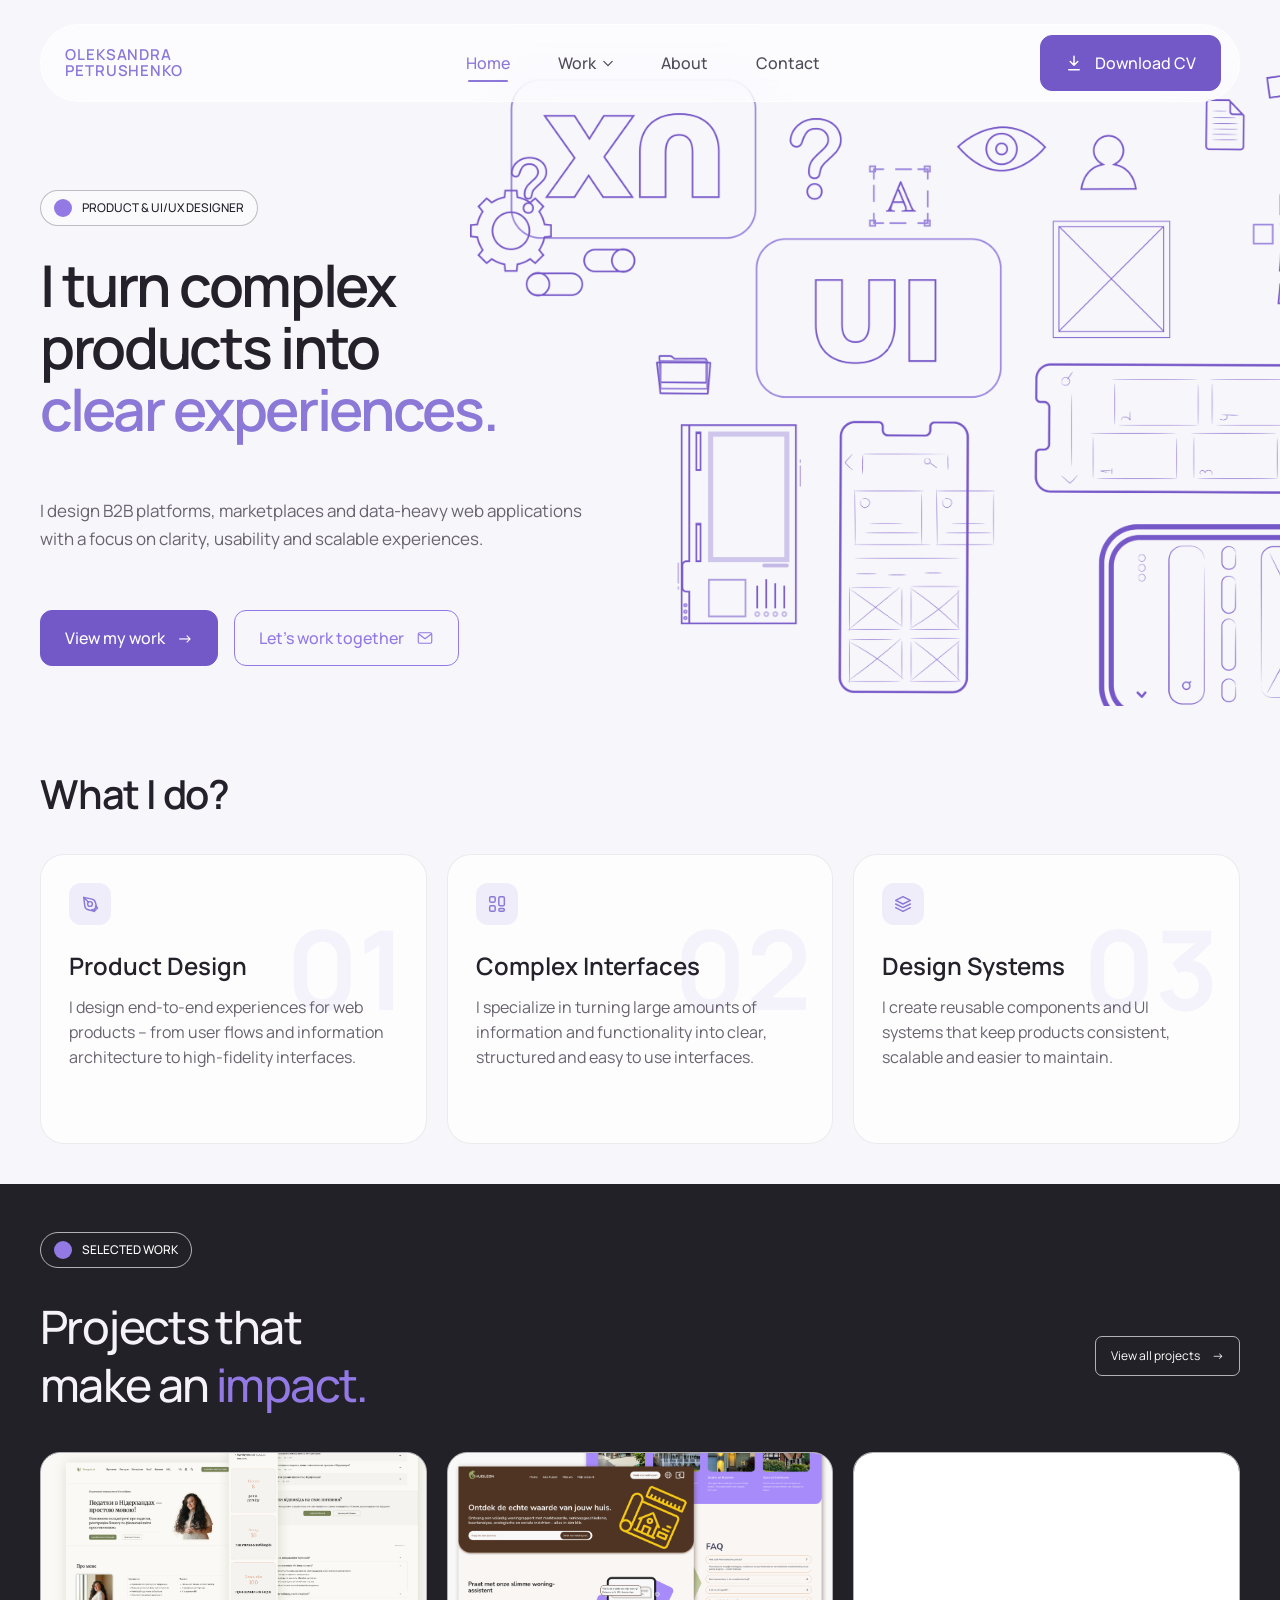
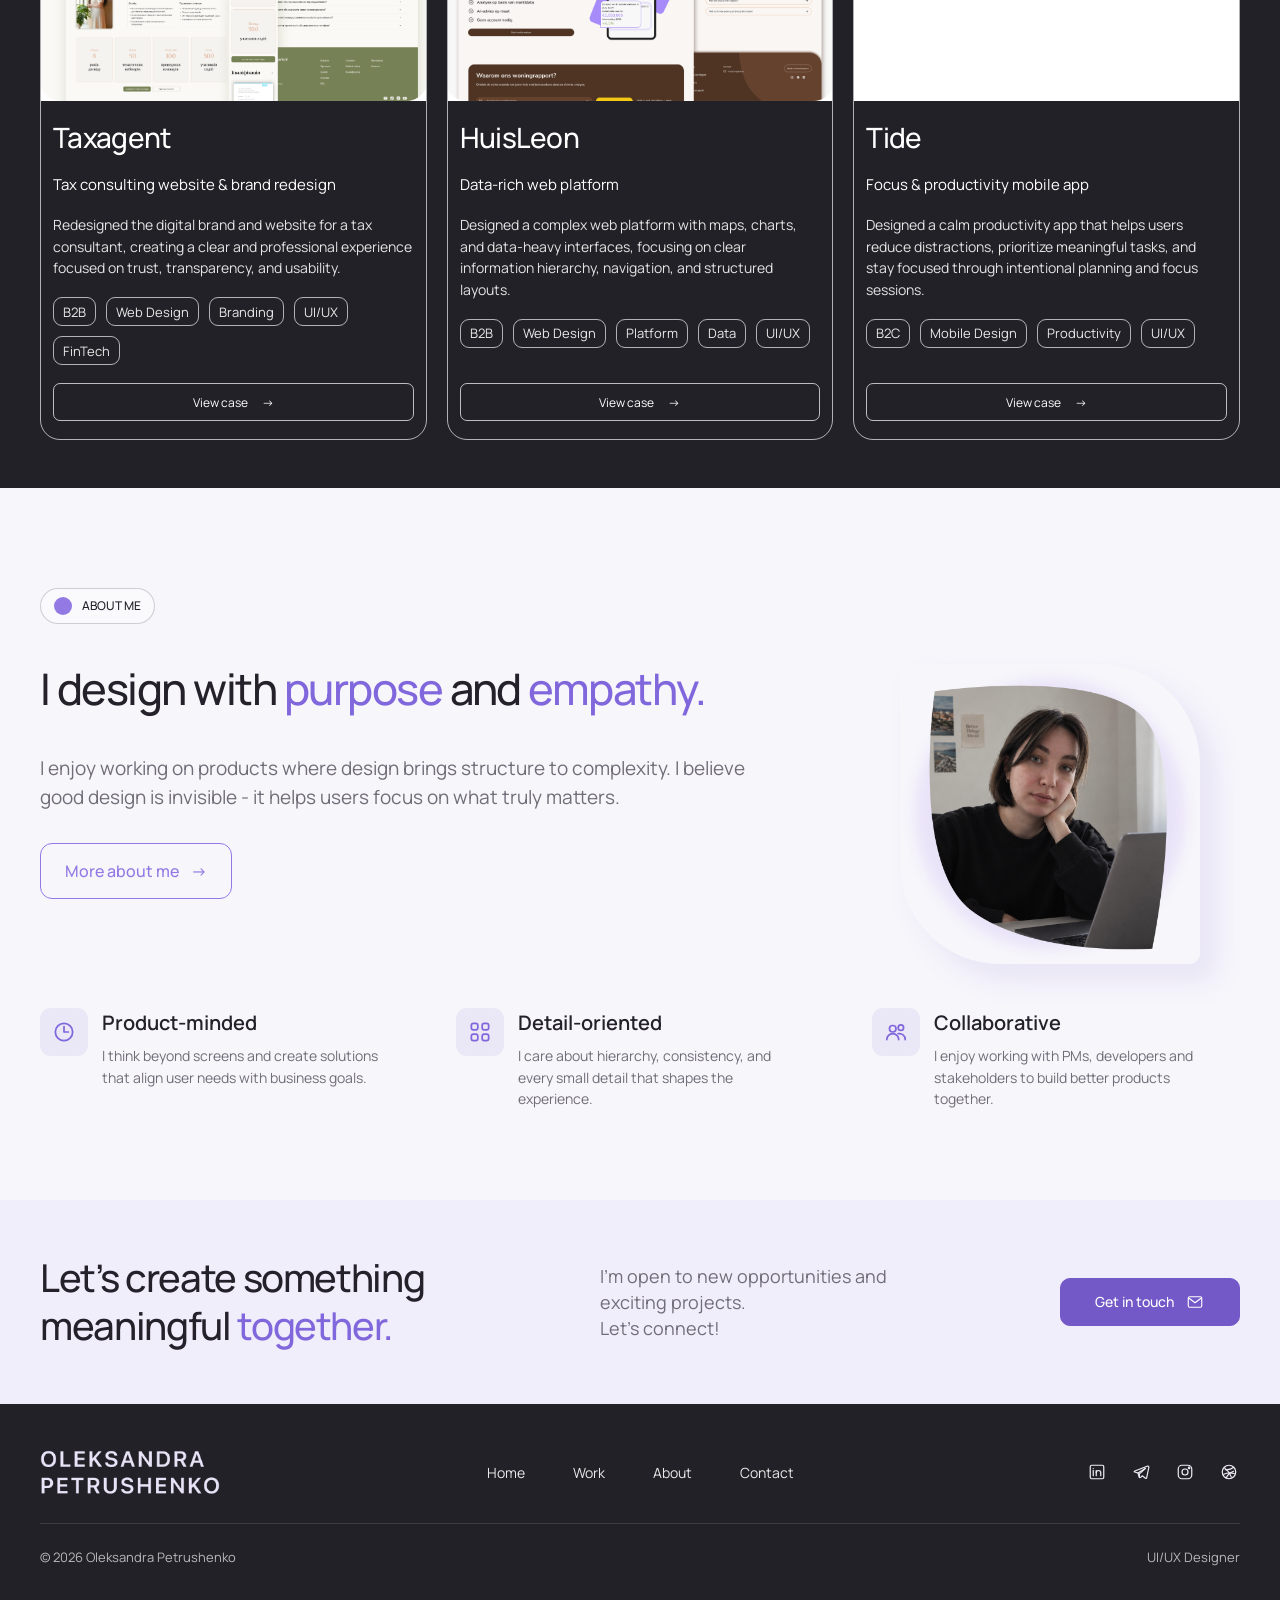
==== commit 6bd6f3e4: "Add Cloudflare Web Analytics tracking" ====
--- a/index.html
+++ b/index.html
@@ -849,5 +849,15 @@
 </footer>
 
 <script src="/js/main.js"></script>
+
+
+<!-- Cloudflare Web Analytics -->
+<script
+        type="module"
+        src="https://static.cloudflareinsights.com/beacon.min.js"
+        data-cf-beacon='{"token":"5943d422c7884ce194f5fe70c7620913"}'>
+</script>
+<!-- End Cloudflare Web Analytics -->
+
 </body>
 </html>
